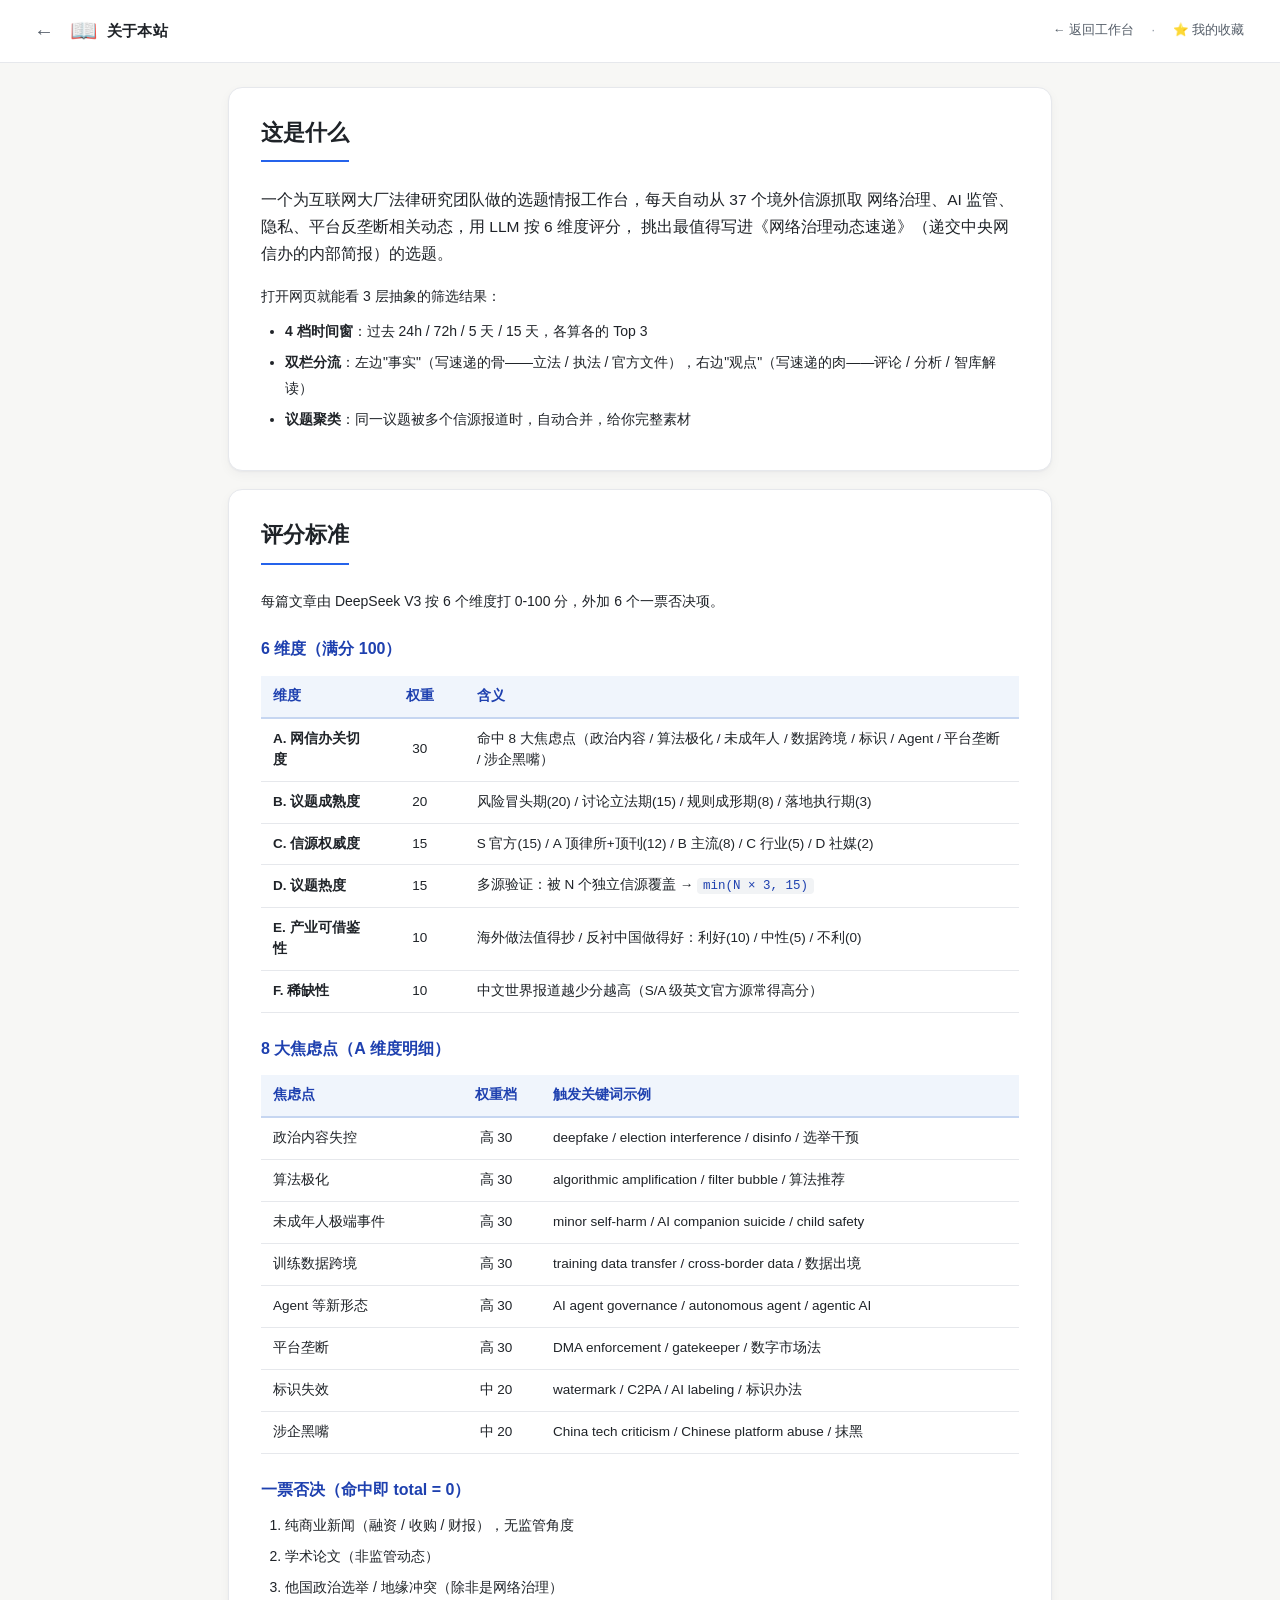
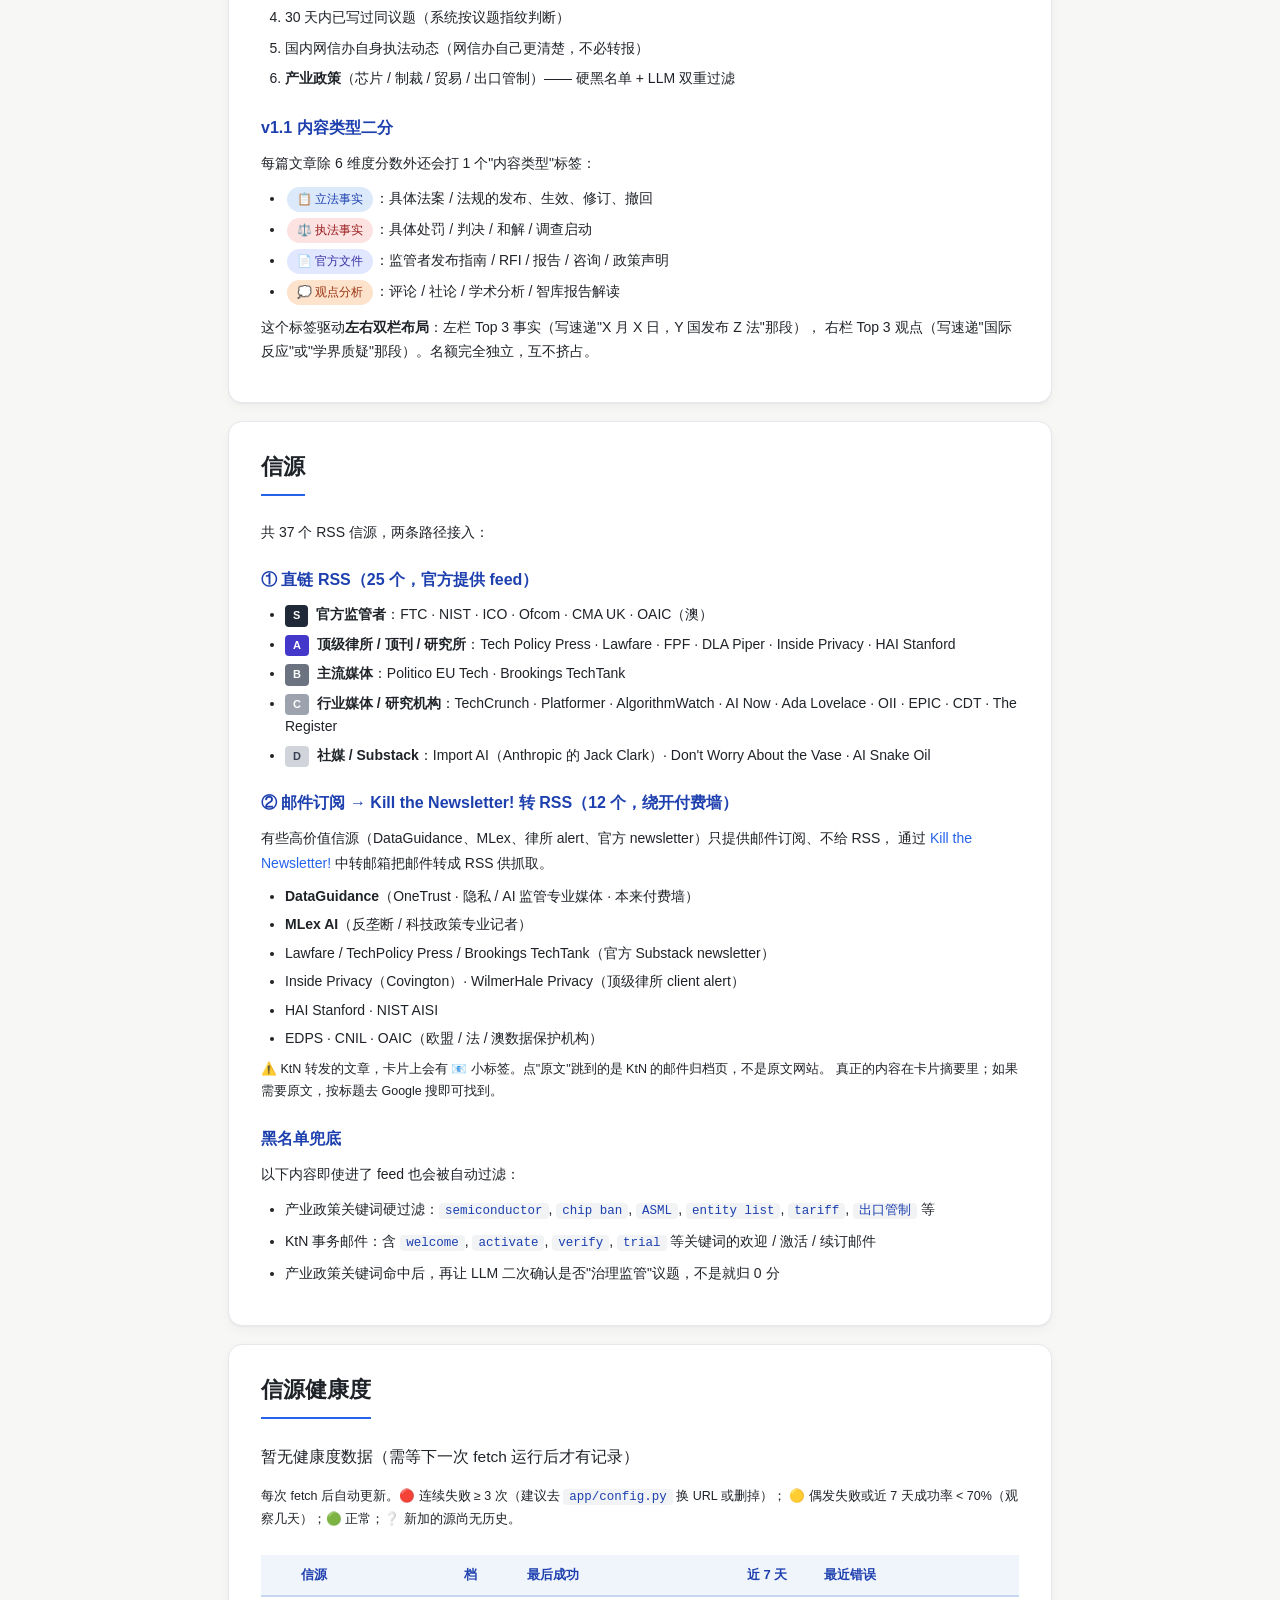
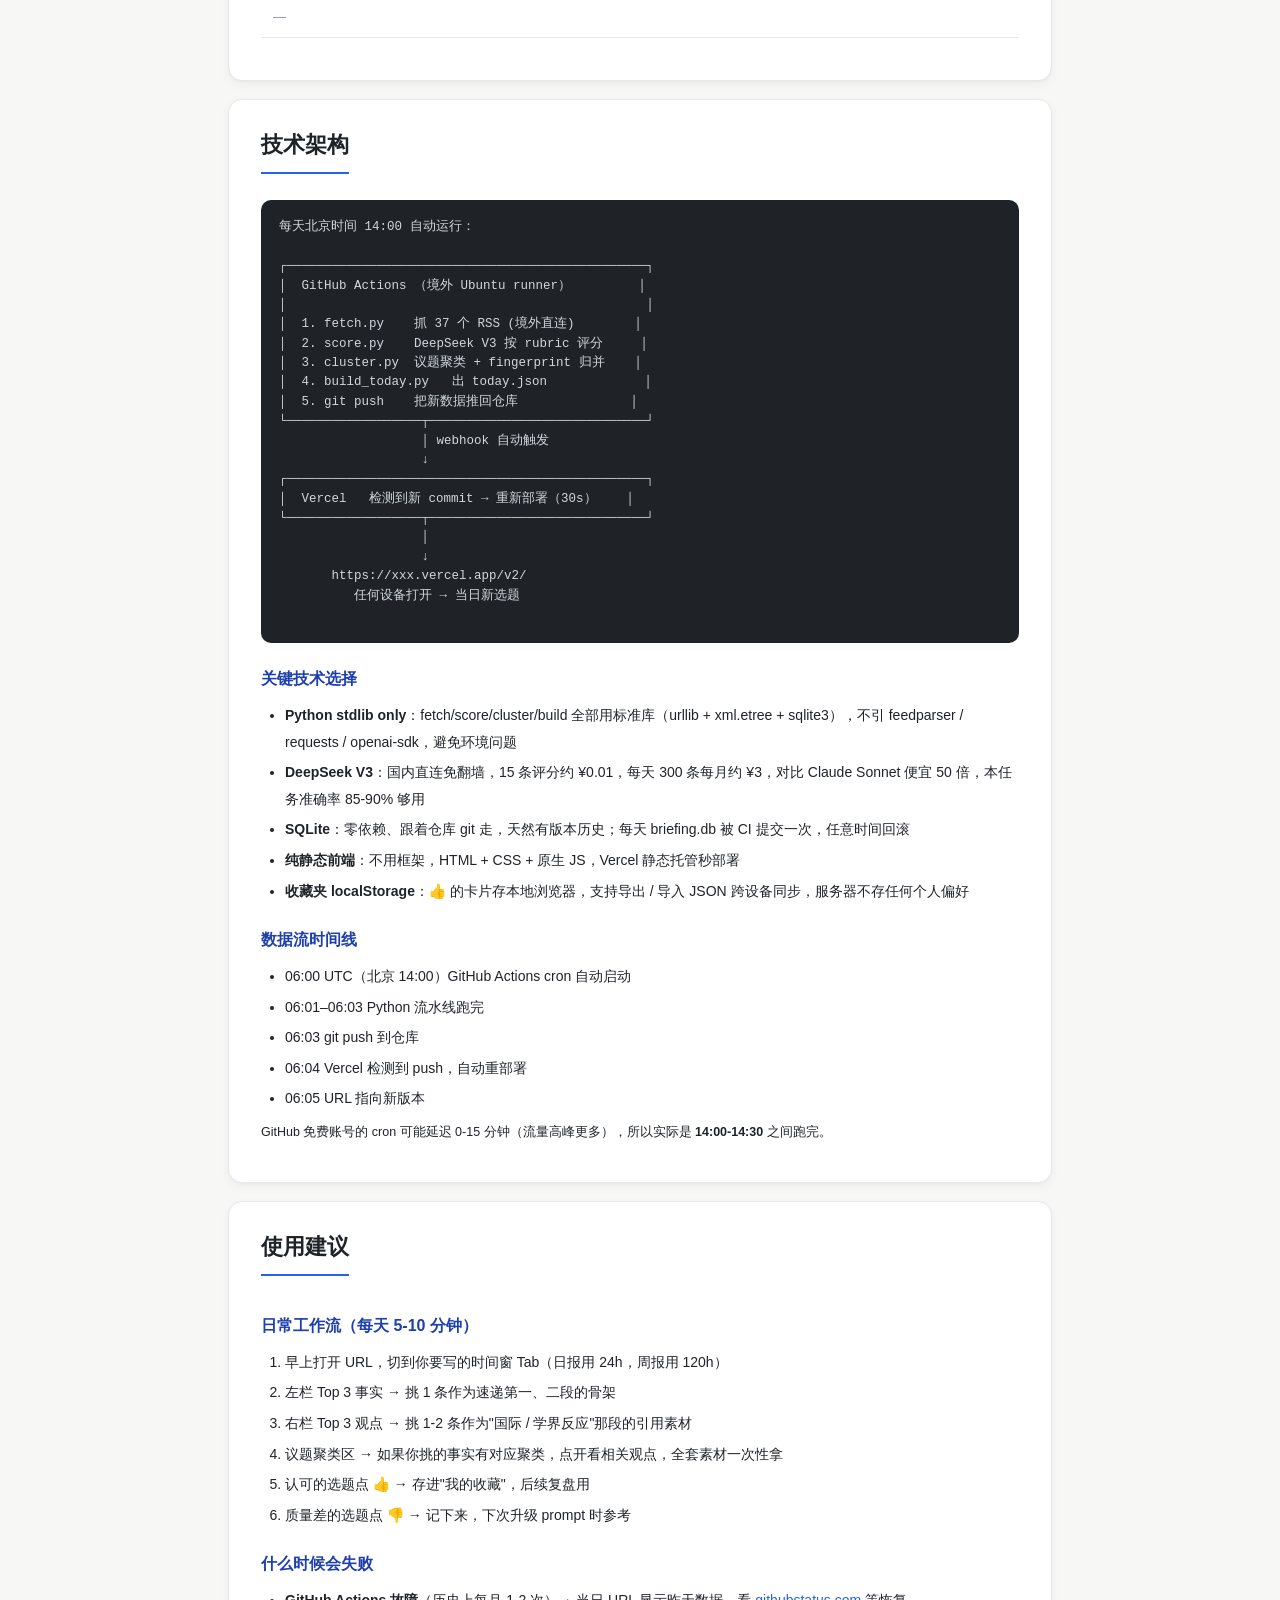
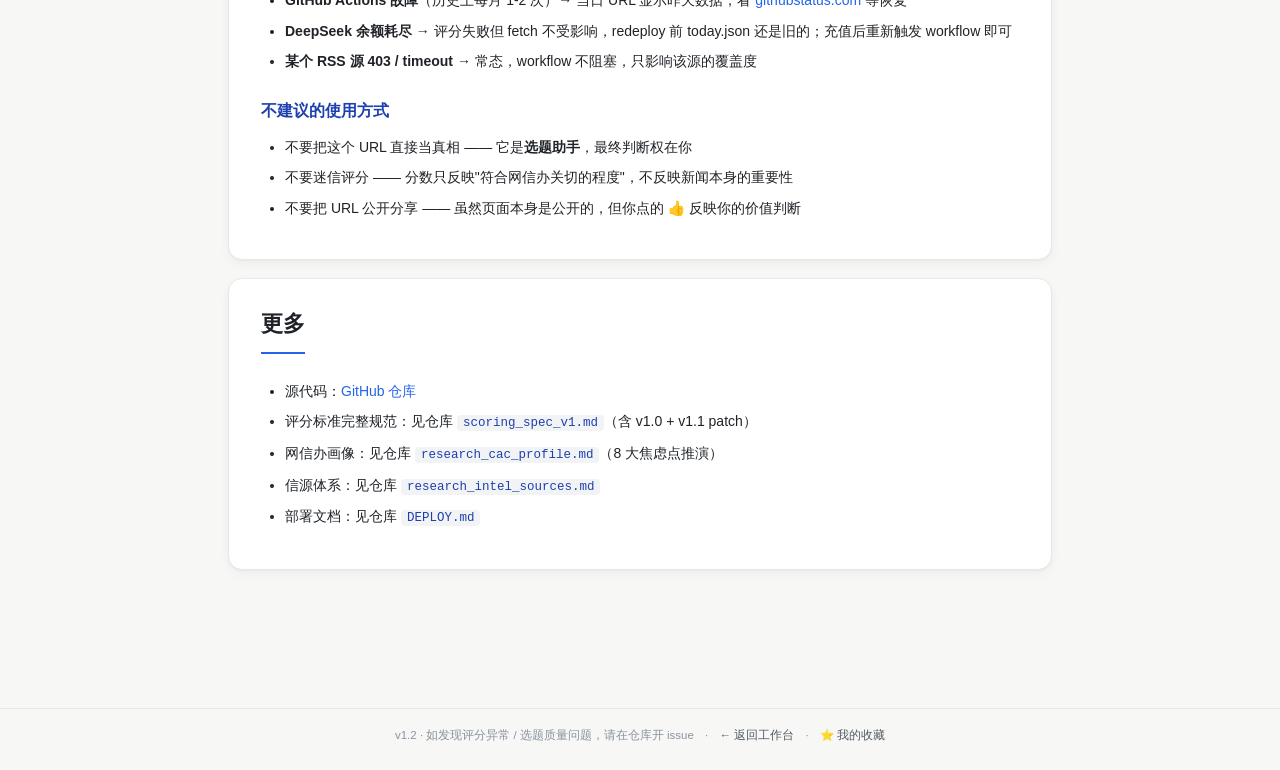
==== v2/about.html @ f5574916 "feat(v1.2): 信源健康度监控（fetch→feed_health→about 页渲染）" ====
<!DOCTYPE html>
<html lang="zh-CN">
<head>
  <meta charset="UTF-8">
  <meta name="viewport" content="width=device-width, initial-scale=1.0">
  <title>关于本站 · 速递工作台</title>
  <link rel="stylesheet" href="style.css">
  <link rel="stylesheet" href="pages.css">
</head>
<body>

<header class="topbar">
  <div class="topbar-inner">
    <div class="brand">
      <a href="index.html" class="back-link">←</a>
      <span class="brand-mark">📖</span>
      <span class="brand-name">关于本站</span>
    </div>
    <div class="meta">
      <a href="index.html" class="nav-link">← 返回工作台</a>
      <span class="dot">·</span>
      <a href="favorites.html" class="nav-link">⭐ 我的收藏</a>
    </div>
  </div>
</header>

<main class="workspace about-page">

  <!-- ========== 1. 做什么 ========== -->
  <section class="about-section">
    <h1>这是什么</h1>
    <p class="lead">
      一个为互联网大厂法律研究团队做的选题情报工作台，每天自动从 37 个境外信源抓取
      网络治理、AI 监管、隐私、平台反垄断相关动态，用 LLM 按 6 维度评分，
      挑出最值得写进《网络治理动态速递》（递交中央网信办的内部简报）的选题。
    </p>
    <p>
      打开网页就能看 3 层抽象的筛选结果：
    </p>
    <ul>
      <li><strong>4 档时间窗</strong>：过去 24h / 72h / 5 天 / 15 天，各算各的 Top 3</li>
      <li><strong>双栏分流</strong>：左边"事实"（写速递的骨——立法 / 执法 / 官方文件），右边"观点"（写速递的肉——评论 / 分析 / 智库解读）</li>
      <li><strong>议题聚类</strong>：同一议题被多个信源报道时，自动合并，给你完整素材</li>
    </ul>
  </section>

  <!-- ========== 2. 评分标准 ========== -->
  <section class="about-section">
    <h1>评分标准</h1>
    <p>每篇文章由 DeepSeek V3 按 6 个维度打 0-100 分，外加 6 个一票否决项。</p>

    <h2>6 维度（满分 100）</h2>
    <table class="about-table">
      <thead>
        <tr><th>维度</th><th class="num">权重</th><th>含义</th></tr>
      </thead>
      <tbody>
        <tr><td><strong>A. 网信办关切度</strong></td><td class="num">30</td><td>命中 8 大焦虑点（政治内容 / 算法极化 / 未成年人 / 数据跨境 / 标识 / Agent / 平台垄断 / 涉企黑嘴）</td></tr>
        <tr><td><strong>B. 议题成熟度</strong></td><td class="num">20</td><td>风险冒头期(20) / 讨论立法期(15) / 规则成形期(8) / 落地执行期(3)</td></tr>
        <tr><td><strong>C. 信源权威度</strong></td><td class="num">15</td><td>S 官方(15) / A 顶律所+顶刊(12) / B 主流(8) / C 行业(5) / D 社媒(2)</td></tr>
        <tr><td><strong>D. 议题热度</strong></td><td class="num">15</td><td>多源验证：被 N 个独立信源覆盖 → <code>min(N × 3, 15)</code></td></tr>
        <tr><td><strong>E. 产业可借鉴性</strong></td><td class="num">10</td><td>海外做法值得抄 / 反衬中国做得好：利好(10) / 中性(5) / 不利(0)</td></tr>
        <tr><td><strong>F. 稀缺性</strong></td><td class="num">10</td><td>中文世界报道越少分越高（S/A 级英文官方源常得高分）</td></tr>
      </tbody>
    </table>

    <h2>8 大焦虑点（A 维度明细）</h2>
    <table class="about-table">
      <thead>
        <tr><th>焦虑点</th><th class="num">权重档</th><th>触发关键词示例</th></tr>
      </thead>
      <tbody>
        <tr><td>政治内容失控</td><td class="num">高 30</td><td>deepfake / election interference / disinfo / 选举干预</td></tr>
        <tr><td>算法极化</td><td class="num">高 30</td><td>algorithmic amplification / filter bubble / 算法推荐</td></tr>
        <tr><td>未成年人极端事件</td><td class="num">高 30</td><td>minor self-harm / AI companion suicide / child safety</td></tr>
        <tr><td>训练数据跨境</td><td class="num">高 30</td><td>training data transfer / cross-border data / 数据出境</td></tr>
        <tr><td>Agent 等新形态</td><td class="num">高 30</td><td>AI agent governance / autonomous agent / agentic AI</td></tr>
        <tr><td>平台垄断</td><td class="num">高 30</td><td>DMA enforcement / gatekeeper / 数字市场法</td></tr>
        <tr><td>标识失效</td><td class="num">中 20</td><td>watermark / C2PA / AI labeling / 标识办法</td></tr>
        <tr><td>涉企黑嘴</td><td class="num">中 20</td><td>China tech criticism / Chinese platform abuse / 抹黑</td></tr>
      </tbody>
    </table>

    <h2>一票否决（命中即 total = 0）</h2>
    <ol class="about-list">
      <li>纯商业新闻（融资 / 收购 / 财报），无监管角度</li>
      <li>学术论文（非监管动态）</li>
      <li>他国政治选举 / 地缘冲突（除非是网络治理）</li>
      <li>30 天内已写过同议题（系统按议题指纹判断）</li>
      <li>国内网信办自身执法动态（网信办自己更清楚，不必转报）</li>
      <li><strong>产业政策</strong>（芯片 / 制裁 / 贸易 / 出口管制）—— 硬黑名单 + LLM 双重过滤</li>
    </ol>

    <h2>v1.1 内容类型二分</h2>
    <p>每篇文章除 6 维度分数外还会打 1 个"内容类型"标签：</p>
    <ul>
      <li><span class="tag-inline fact_legislative">📋 立法事实</span>：具体法案 / 法规的发布、生效、修订、撤回</li>
      <li><span class="tag-inline fact_enforcement">⚖️ 执法事实</span>：具体处罚 / 判决 / 和解 / 调查启动</li>
      <li><span class="tag-inline fact_official_doc">📄 官方文件</span>：监管者发布指南 / RFI / 报告 / 咨询 / 政策声明</li>
      <li><span class="tag-inline opinion_analysis">💭 观点分析</span>：评论 / 社论 / 学术分析 / 智库报告解读</li>
    </ul>
    <p>
      这个标签驱动<strong>左右双栏布局</strong>：左栏 Top 3 事实（写速递"X 月 X 日，Y 国发布 Z 法"那段），
      右栏 Top 3 观点（写速递"国际反应"或"学界质疑"那段）。名额完全独立，互不挤占。
    </p>
  </section>

  <!-- ========== 3. 信源 ========== -->
  <section class="about-section">
    <h1>信源</h1>
    <p>共 37 个 RSS 信源，两条路径接入：</p>

    <h2>① 直链 RSS（25 个，官方提供 feed）</h2>
    <ul class="about-list source-list">
      <li><span class="tier-badge S">S</span> <strong>官方监管者</strong>：FTC · NIST · ICO · Ofcom · CMA UK · OAIC（澳）</li>
      <li><span class="tier-badge A">A</span> <strong>顶级律所 / 顶刊 / 研究所</strong>：Tech Policy Press · Lawfare · FPF · DLA Piper · Inside Privacy · HAI Stanford</li>
      <li><span class="tier-badge B">B</span> <strong>主流媒体</strong>：Politico EU Tech · Brookings TechTank</li>
      <li><span class="tier-badge C">C</span> <strong>行业媒体 / 研究机构</strong>：TechCrunch · Platformer · AlgorithmWatch · AI Now · Ada Lovelace · OII · EPIC · CDT · The Register</li>
      <li><span class="tier-badge D">D</span> <strong>社媒 / Substack</strong>：Import AI（Anthropic 的 Jack Clark）· Don't Worry About the Vase · AI Snake Oil</li>
    </ul>

    <h2>② 邮件订阅 → Kill the Newsletter! 转 RSS（12 个，绕开付费墙）</h2>
    <p>
      有些高价值信源（DataGuidance、MLex、律所 alert、官方 newsletter）只提供邮件订阅、不给 RSS，
      通过 <a href="https://kill-the-newsletter.com" target="_blank" rel="noopener">Kill the Newsletter!</a>
      中转邮箱把邮件转成 RSS 供抓取。
    </p>
    <ul class="about-list source-list">
      <li><strong>DataGuidance</strong>（OneTrust · 隐私 / AI 监管专业媒体 · 本来付费墙）</li>
      <li><strong>MLex AI</strong>（反垄断 / 科技政策专业记者）</li>
      <li>Lawfare / TechPolicy Press / Brookings TechTank（官方 Substack newsletter）</li>
      <li>Inside Privacy（Covington）· WilmerHale Privacy（顶级律所 client alert）</li>
      <li>HAI Stanford · NIST AISI</li>
      <li>EDPS · CNIL · OAIC（欧盟 / 法 / 澳数据保护机构）</li>
    </ul>
    <p class="muted small">
      ⚠️ KtN 转发的文章，卡片上会有 📧 小标签。点"原文"跳到的是 KtN 的邮件归档页，不是原文网站。
      真正的内容在卡片摘要里；如果需要原文，按标题去 Google 搜即可找到。
    </p>

    <h2>黑名单兜底</h2>
    <p>以下内容即使进了 feed 也会被自动过滤：</p>
    <ul>
      <li>产业政策关键词硬过滤：<code>semiconductor</code>, <code>chip ban</code>, <code>ASML</code>, <code>entity list</code>, <code>tariff</code>, <code>出口管制</code> 等</li>
      <li>KtN 事务邮件：含 <code>welcome</code>, <code>activate</code>, <code>verify</code>, <code>trial</code> 等关键词的欢迎 / 激活 / 续订邮件</li>
      <li>产业政策关键词命中后，再让 LLM 二次确认是否"治理监管"议题，不是就归 0 分</li>
    </ul>
  </section>

  <!-- ========== 3.5 信源健康度（实时） ========== -->
  <section class="about-section" id="feed-health-section">
    <h1>信源健康度</h1>
    <p class="lead" id="fh-summary">正在加载…</p>
    <p class="muted small">
      每次 fetch 后自动更新。🔴 连续失败 ≥ 3 次（建议去 <code>app/config.py</code> 换 URL 或删掉）；
      🟡 偶发失败或近 7 天成功率 &lt; 70%（观察几天）；🟢 正常；❔ 新加的源尚无历史。
    </p>
    <div class="feed-health-table-wrap">
      <table class="about-table feed-health-table" id="fh-table">
        <thead>
          <tr>
            <th style="width:28px"></th>
            <th>信源</th>
            <th class="num">档</th>
            <th>最后成功</th>
            <th class="num">近 7 天</th>
            <th>最近错误</th>
          </tr>
        </thead>
        <tbody id="fh-tbody">
          <tr><td colspan="6" class="muted">加载中…</td></tr>
        </tbody>
      </table>
    </div>
  </section>

  <!-- ========== 4. 技术架构 ========== -->
  <section class="about-section">
    <h1>技术架构</h1>
    <pre class="arch">
每天北京时间 14:00 自动运行：

┌────────────────────────────────────────────────┐
│  GitHub Actions （境外 Ubuntu runner）         │
│                                                │
│  1. fetch.py    抓 37 个 RSS (境外直连)        │
│  2. score.py    DeepSeek V3 按 rubric 评分     │
│  3. cluster.py  议题聚类 + fingerprint 归并    │
│  4. build_today.py   出 today.json             │
│  5. git push    把新数据推回仓库               │
└──────────────────┬─────────────────────────────┘
                   │ webhook 自动触发
                   ↓
┌────────────────────────────────────────────────┐
│  Vercel   检测到新 commit → 重新部署（30s）    │
└──────────────────┬─────────────────────────────┘
                   │
                   ↓
       https://xxx.vercel.app/v2/
          任何设备打开 → 当日新选题
    </pre>

    <h2>关键技术选择</h2>
    <ul>
      <li><strong>Python stdlib only</strong>：fetch/score/cluster/build 全部用标准库（urllib + xml.etree + sqlite3），不引 feedparser / requests / openai-sdk，避免环境问题</li>
      <li><strong>DeepSeek V3</strong>：国内直连免翻墙，15 条评分约 ¥0.01，每天 300 条每月约 ¥3，对比 Claude Sonnet 便宜 50 倍，本任务准确率 85-90% 够用</li>
      <li><strong>SQLite</strong>：零依赖、跟着仓库 git 走，天然有版本历史；每天 briefing.db 被 CI 提交一次，任意时间回滚</li>
      <li><strong>纯静态前端</strong>：不用框架，HTML + CSS + 原生 JS，Vercel 静态托管秒部署</li>
      <li><strong>收藏夹 localStorage</strong>：👍 的卡片存本地浏览器，支持导出 / 导入 JSON 跨设备同步，服务器不存任何个人偏好</li>
    </ul>

    <h2>数据流时间线</h2>
    <ul>
      <li>06:00 UTC（北京 14:00）GitHub Actions cron 自动启动</li>
      <li>06:01–06:03 Python 流水线跑完</li>
      <li>06:03 git push 到仓库</li>
      <li>06:04 Vercel 检测到 push，自动重部署</li>
      <li>06:05 URL 指向新版本</li>
    </ul>
    <p class="muted small">
      GitHub 免费账号的 cron 可能延迟 0-15 分钟（流量高峰更多），所以实际是 <strong>14:00-14:30</strong> 之间跑完。
    </p>
  </section>

  <!-- ========== 5. 使用建议 ========== -->
  <section class="about-section">
    <h1>使用建议</h1>
    <h2>日常工作流（每天 5-10 分钟）</h2>
    <ol class="about-list">
      <li>早上打开 URL，切到你要写的时间窗 Tab（日报用 24h，周报用 120h）</li>
      <li>左栏 Top 3 事实 → 挑 1 条作为速递第一、二段的骨架</li>
      <li>右栏 Top 3 观点 → 挑 1-2 条作为"国际 / 学界反应"那段的引用素材</li>
      <li>议题聚类区 → 如果你挑的事实有对应聚类，点开看相关观点，全套素材一次性拿</li>
      <li>认可的选题点 👍 → 存进"我的收藏"，后续复盘用</li>
      <li>质量差的选题点 👎 → 记下来，下次升级 prompt 时参考</li>
    </ol>

    <h2>什么时候会失败</h2>
    <ul>
      <li><strong>GitHub Actions 故障</strong>（历史上每月 1-2 次）→ 当日 URL 显示昨天数据，看 <a href="https://www.githubstatus.com" target="_blank" rel="noopener">githubstatus.com</a> 等恢复</li>
      <li><strong>DeepSeek 余额耗尽</strong> → 评分失败但 fetch 不受影响，redeploy 前 today.json 还是旧的；充值后重新触发 workflow 即可</li>
      <li><strong>某个 RSS 源 403 / timeout</strong> → 常态，workflow 不阻塞，只影响该源的覆盖度</li>
    </ul>

    <h2>不建议的使用方式</h2>
    <ul>
      <li>不要把这个 URL 直接当真相 —— 它是<strong>选题助手</strong>，最终判断权在你</li>
      <li>不要迷信评分 —— 分数只反映"符合网信办关切的程度"，不反映新闻本身的重要性</li>
      <li>不要把 URL 公开分享 —— 虽然页面本身是公开的，但你点的 👍 反映你的价值判断</li>
    </ul>
  </section>

  <!-- ========== 6. 关联文档 ========== -->
  <section class="about-section">
    <h1>更多</h1>
    <ul>
      <li>源代码：<a href="https://github.com/SUNXIAOMEI-YUFEI/network-governance-briefing" target="_blank" rel="noopener">GitHub 仓库</a></li>
      <li>评分标准完整规范：见仓库 <code>scoring_spec_v1.md</code>（含 v1.0 + v1.1 patch）</li>
      <li>网信办画像：见仓库 <code>research_cac_profile.md</code>（8 大焦虑点推演）</li>
      <li>信源体系：见仓库 <code>research_intel_sources.md</code></li>
      <li>部署文档：见仓库 <code>DEPLOY.md</code></li>
    </ul>
  </section>

</main>

<footer class="footer">
  <span class="muted">v1.2 · 如发现评分异常 / 选题质量问题，请在仓库开 issue</span>
  <span class="footer-sep">·</span>
  <a href="index.html" class="footer-link">← 返回工作台</a>
  <span class="footer-sep">·</span>
  <a href="favorites.html" class="footer-link">⭐ 我的收藏</a>
</footer>

<script>
// ========== 信源健康度渲染 ==========
(async function renderFeedHealth() {
  const tbody = document.getElementById('fh-tbody');
  const summary = document.getElementById('fh-summary');
  try {
    const res = await fetch('../data/today.json', { cache: 'no-cache' });
    if (!res.ok) throw new Error('HTTP ' + res.status);
    const data = await res.json();
    const feeds = data.feed_health || [];

    if (feeds.length === 0) {
      summary.textContent = '暂无健康度数据（需等下一次 fetch 运行后才有记录）';
      tbody.innerHTML = '<tr><td colspan="6" class="muted">—</td></tr>';
      return;
    }

    // 汇总
    const count = { ok: 0, warn: 0, dead: 0, unknown: 0 };
    feeds.forEach(f => { count[f.status] = (count[f.status] || 0) + 1; });
    summary.innerHTML = `共 <strong>${feeds.length}</strong> 个信源：
      🟢 正常 <strong>${count.ok}</strong>
      · 🟡 警告 <strong>${count.warn}</strong>
      · 🔴 故障 <strong>${count.dead}</strong>
      · ❔ 未知 <strong>${count.unknown}</strong>`;

    // 渲染表格
    const statusIcon = { ok: '🟢', warn: '🟡', dead: '🔴', unknown: '❔' };
    const html = feeds.map(f => {
      const icon = statusIcon[f.status] || '❔';
      const lastOk = f.last_success_at ? fmtRelative(f.last_success_at) : '—';
      const recent = f.recent_7d_total > 0
        ? `${f.recent_7d_success}/${f.recent_7d_total}`
        : '—';
      const err = f.last_error
        ? `<span class="fh-err">${escapeHtml(f.last_error)}</span>`
        : (f.consecutive_fails === 0 ? '<span class="muted">—</span>' : '');
      const tier = f.source_tier ? `<span class="tier-badge ${f.source_tier}">${f.source_tier}</span>` : '';
      const name = escapeHtml(f.source_name || '?');
      const url = f.feed_url ? `<a href="${escapeAttr(f.feed_url)}" target="_blank" rel="noopener" class="fh-feed-link" title="${escapeAttr(f.feed_url)}">📡</a>` : '';
      return `<tr class="fh-row fh-${f.status}">
        <td class="fh-status">${icon}</td>
        <td class="fh-name">${name} ${url}</td>
        <td class="num">${tier}</td>
        <td class="fh-lastok">${lastOk}</td>
        <td class="num">${recent}</td>
        <td class="fh-error-cell">${err}</td>
      </tr>`;
    }).join('');
    tbody.innerHTML = html;
  } catch (e) {
    summary.textContent = '加载健康度失败：' + e.message;
    tbody.innerHTML = '<tr><td colspan="6" class="muted">读取 today.json 失败</td></tr>';
  }

  function fmtRelative(iso) {
    const t = Date.parse(iso);
    if (!t) return iso;
    const diffMin = Math.floor((Date.now() - t) / 60000);
    if (diffMin < 1) return '刚刚';
    if (diffMin < 60) return diffMin + ' 分钟前';
    const diffH = Math.floor(diffMin / 60);
    if (diffH < 24) return diffH + ' 小时前';
    const diffD = Math.floor(diffH / 24);
    if (diffD < 30) return diffD + ' 天前';
    return iso.slice(0, 10);
  }

  function escapeHtml(s) {
    return String(s || '').replace(/[&<>"']/g, c => ({
      '&':'&amp;','<':'&lt;','>':'&gt;','"':'&quot;',"'":'&#39;'
    }[c]));
  }
  function escapeAttr(s) { return escapeHtml(s).replace(/\s/g, '%20'); }
})();
</script>

</body>
</html>
---- v2/style.css ----
/* ===== 设计令牌 ===== */
:root {
  --c-bg:        #f7f7f5;
  --c-fg:        #1f2328;
  --c-fg-soft:   #545d68;
  --c-muted:     #8a93a0;
  --c-border:    #e6e8ec;
  --c-border-strong: #c8cdd5;

  /* 事实栏：冷蓝色系（严肃） */
  --c-fact-bg:    #f0f5fc;
  --c-fact-accent: #2563eb;
  --c-fact-deep:  #1e40af;
  --c-fact-soft:  #dbe9fb;

  /* 观点栏：暖橙米色系（温度） */
  --c-op-bg:      #fdf6ee;
  --c-op-accent:  #c2410c;
  --c-op-deep:    #9a3412;
  --c-op-soft:    #fde2cc;

  /* 状态色 */
  --c-good:   #15803d;
  --c-warn:   #b45309;
  --c-veto:   #b91c1c;

  --r-sm: 6px;
  --r-md: 10px;
  --r-lg: 14px;
  --shadow-card: 0 1px 2px rgba(20,30,50,0.04), 0 4px 12px rgba(20,30,50,0.04);
}

* { box-sizing: border-box; }
html, body { margin: 0; padding: 0; }
body {
  font-family: -apple-system, BlinkMacSystemFont, "PingFang SC", "Helvetica Neue",
               "Microsoft YaHei", Arial, sans-serif;
  background: var(--c-bg);
  color: var(--c-fg);
  line-height: 1.55;
  font-size: 14px;
}

a { color: inherit; }
a:hover { text-decoration: underline; }

.muted { color: var(--c-muted); }
.dot   { color: var(--c-muted); margin: 0 6px; }

/* ===== 顶栏 ===== */
.topbar {
  background: #fff;
  border-bottom: 1px solid var(--c-border);
  padding: 14px 28px;
  position: sticky; top: 0; z-index: 10;
}
.topbar-inner {
  max-width: 1480px;
  margin: 0 auto;
  display: flex; align-items: center; justify-content: space-between;
  gap: 16px;
}
.brand { display: flex; align-items: center; gap: 10px; }
.brand-mark { font-size: 22px; }
.brand-name { font-weight: 600; font-size: 15px; letter-spacing: 0.2px; }
.meta { font-size: 12.5px; }

/* ===== Tabs ===== */
.tabs {
  max-width: 1480px;
  margin: 16px auto 0;
  padding: 0 28px;
  display: flex; gap: 4px;
  border-bottom: 1px solid var(--c-border);
}
.tab {
  appearance: none;
  border: 0; background: transparent;
  padding: 10px 18px;
  font: inherit; font-size: 13.5px;
  color: var(--c-fg-soft);
  cursor: pointer;
  border-bottom: 2px solid transparent;
  border-radius: 0;
  transition: all 0.15s ease;
}
.tab:hover { color: var(--c-fg); }
.tab.active {
  color: var(--c-fg);
  font-weight: 600;
  border-bottom-color: var(--c-fact-accent);
}

/* ===== 工作区 ===== */
.workspace {
  max-width: 1480px;
  margin: 0 auto;
  padding: 24px 28px 80px;
}

.section-header {
  display: flex; align-items: baseline; gap: 10px;
  margin: 28px 0 14px;
}
.section-header h2 {
  margin: 0; font-size: 16px; font-weight: 600;
}
.section-header small { color: var(--c-muted); font-size: 12.5px; }

/* ===== 双栏 ===== */
.dual-grid {
  display: grid;
  grid-template-columns: 1fr 1fr;
  gap: 18px;
}
.column {
  background: #fff;
  border: 1px solid var(--c-border);
  border-radius: var(--r-lg);
  padding: 18px;
  min-height: 200px;
}
.column-facts    { background: var(--c-fact-bg); border-color: #d6e4f8; }
.column-opinions { background: var(--c-op-bg);   border-color: #f5dac0; }

.column-header {
  display: flex; align-items: center; gap: 10px;
  margin: -2px 0 14px;
  padding-bottom: 12px;
  border-bottom: 1px dashed rgba(0,0,0,0.08);
}
.column-header h2 {
  margin: 0; font-size: 15px; font-weight: 600;
}
.column-header small {
  margin-left: auto;
  color: var(--c-fg-soft);
  font-size: 12px;
}
.column-icon { font-size: 18px; }

.card-list {
  display: flex; flex-direction: column; gap: 12px;
}

/* ===== 卡片 ===== */
.card {
  background: #fff;
  border: 1px solid var(--c-border);
  border-radius: var(--r-md);
  padding: 14px 16px;
  box-shadow: var(--shadow-card);
  display: grid;
  grid-template-columns: 56px 1fr auto;
  grid-template-areas:
    "score title  feedback"
    "score badges feedback"
    "score reason reason"
    "score meta   meta";
  gap: 6px 14px;
  transition: transform 0.12s ease, box-shadow 0.12s ease;
}
.card:hover {
  transform: translateY(-1px);
  box-shadow: 0 2px 4px rgba(20,30,50,0.05), 0 8px 24px rgba(20,30,50,0.07);
}

.card-score {
  grid-area: score;
  align-self: center;
  text-align: center;
  font-weight: 700;
  color: var(--c-fact-deep);
}
.column-opinions .card-score { color: var(--c-op-deep); }
.card-score .num    { display: block; font-size: 26px; line-height: 1; }
.card-score .label  { display: block; font-size: 10px; color: var(--c-muted); margin-top: 4px; letter-spacing: 0.5px; }

.card-title {
  grid-area: title;
  font-size: 14.5px; font-weight: 600;
  line-height: 1.45;
  color: var(--c-fg);
  text-decoration: none;
}
.card-title:hover { text-decoration: underline; text-decoration-color: var(--c-fact-accent); }
.column-opinions .card-title:hover { text-decoration-color: var(--c-op-accent); }

/* 新：中文归纳标题（主）+ 英文原题（辅） */
.card-title-block {
  grid-area: title;
  display: flex; flex-direction: column; gap: 2px;
  min-width: 0;
}
.card-title-cn {
  font-size: 15px; font-weight: 600;
  line-height: 1.4;
  color: var(--c-fg);
  text-decoration: none;
  word-break: break-word;
}
.card-title-cn:hover { text-decoration: underline; text-decoration-color: var(--c-fact-accent); }
.column-opinions .card-title-cn:hover { text-decoration-color: var(--c-op-accent); }
.card-title-en {
  font-size: 12px;
  color: var(--c-muted);
  line-height: 1.4;
  word-break: break-word;
  font-style: italic;
}
.ktn-hint {
  display: inline-block;
  font-size: 11px;
  color: var(--c-warn);
  background: #fef3c7;
  padding: 1px 7px;
  border-radius: 999px;
  margin-top: 2px;
  width: max-content;
  cursor: help;
}
.cluster-main-en {
  font-size: 12px;
  color: var(--c-muted);
  font-style: italic;
  margin: -2px 0 4px;
}

.card-badges { grid-area: badges; display: flex; flex-wrap: wrap; gap: 6px; }
.badge {
  display: inline-flex; align-items: center; gap: 4px;
  padding: 2px 9px;
  border-radius: 999px;
  font-size: 11.5px;
  font-weight: 500;
  background: #eef0f3;
  color: var(--c-fg-soft);
  white-space: nowrap;
}
.badge-type-fact_legislative   { background: #dbe9fb; color: #1e40af; }
.badge-type-fact_enforcement   { background: #fde2e2; color: #991b1b; }
.badge-type-fact_official_doc  { background: #e0e7ff; color: #3730a3; }
.badge-type-opinion_analysis   { background: var(--c-op-soft); color: var(--c-op-deep); }
.badge-anxiety { background: #fef3c7; color: #92400e; }
.badge-stage   { background: #dcfce7; color: #166534; }
.badge-tier-S  { background: #1f2937; color: #fff; }
.badge-tier-A  { background: #4338ca; color: #fff; }
.badge-tier-B  { background: #6b7280; color: #fff; }
.badge-tier-C  { background: #9ca3af; color: #fff; }
.badge-tier-D  { background: #d1d5db; color: #374151; }

.card-reason {
  grid-area: reason;
  font-size: 12.5px;
  color: var(--c-fg-soft);
  margin-top: 4px;
  padding-top: 8px;
  border-top: 1px solid var(--c-border);
}

.card-meta {
  grid-area: meta;
  display: flex; align-items: center; gap: 10px;
  font-size: 11.5px; color: var(--c-muted);
  margin-top: 2px;
}
.card-meta a { color: var(--c-fg-soft); text-decoration: none; }
.card-meta a:hover { color: var(--c-fact-accent); text-decoration: underline; }

/* ===== 反馈按钮 ===== */
.feedback {
  grid-area: feedback;
  display: flex; flex-direction: column; gap: 4px;
  align-self: start;
}
.fb-btn {
  appearance: none;
  border: 1px solid var(--c-border);
  background: #fff;
  font-size: 13px;
  width: 30px; height: 30px;
  border-radius: var(--r-sm);
  cursor: pointer;
  transition: all 0.12s ease;
  display: inline-flex; align-items: center; justify-content: center;
}
.fb-btn:hover { border-color: var(--c-border-strong); }
.fb-btn.active.up   { background: var(--c-good); color: #fff; border-color: var(--c-good); }
.fb-btn.active.down { background: var(--c-veto); color: #fff; border-color: var(--c-veto); }

/* ===== 紧凑卡（情报池） ===== */
.card.compact {
  grid-template-columns: 44px 1fr auto;
  grid-template-areas:
    "score title    feedback"
    "score badges   feedback"
    "score meta     meta";
  padding: 10px 12px;
}
.card.compact .card-score .num { font-size: 20px; }
.card.compact .card-title       { font-size: 13.5px; font-weight: 500; }
.card.compact .card-reason      { display: none; }

/* ===== 议题聚类卡片 ===== */
.clusters #clusters-list {
  display: flex; flex-direction: column; gap: 14px;
}
.cluster {
  background: #fff;
  border: 1px solid var(--c-border);
  border-radius: var(--r-lg);
  padding: 14px 18px;
  box-shadow: var(--shadow-card);
}
.cluster-head {
  display: flex; align-items: center; gap: 10px; flex-wrap: wrap;
  margin-bottom: 8px;
  padding-bottom: 10px;
  border-bottom: 1px dashed var(--c-border);
}
.cluster-head .fp-tag {
  font-family: ui-monospace, "SF Mono", Menlo, Consolas, monospace;
  font-size: 11.5px;
  background: #eef0f3;
  color: var(--c-fg-soft);
  padding: 2px 9px;
  border-radius: var(--r-sm);
}
.cluster-head .count {
  font-size: 12px; color: var(--c-muted);
}
.cluster-head .warn-no-fact {
  background: #fef3c7; color: #92400e;
  padding: 2px 9px;
  border-radius: 999px;
  font-size: 11.5px;
  font-weight: 500;
}
.cluster-main { padding: 8px 0 4px; }
.cluster-main .label {
  display: inline-block;
  font-size: 11.5px; font-weight: 600;
  color: var(--c-fact-accent);
  margin-bottom: 4px;
}
.cluster-main .label.no-fact { color: var(--c-warn); }
.cluster-main .title {
  font-size: 14.5px; font-weight: 600;
  margin: 2px 0 4px;
}
.cluster-main .title a { color: var(--c-fg); text-decoration: none; }
.cluster-main .title a:hover { text-decoration: underline; }
.cluster-main .sub {
  font-size: 12px; color: var(--c-muted);
}

.cluster-related summary {
  cursor: pointer;
  list-style: none;
  padding: 8px 0;
  font-size: 12.5px; font-weight: 500;
  color: var(--c-fg-soft);
  display: flex; align-items: center; gap: 6px;
  border-top: 1px solid var(--c-border);
}
.cluster-related summary::-webkit-details-marker { display: none; }
.cluster-related summary::before {
  content: "▸";
  font-size: 11px;
  transition: transform 0.15s ease;
}
.cluster-related[open] summary::before { transform: rotate(90deg); }

.cluster-related ul {
  list-style: none; padding: 0; margin: 4px 0 0;
  display: flex; flex-direction: column; gap: 4px;
}
.cluster-related li {
  font-size: 12.5px;
  display: flex; gap: 8px;
  padding: 4px 0;
  color: var(--c-fg-soft);
}
.cluster-related li .ct {
  font-size: 10.5px;
  padding: 1px 6px;
  border-radius: 4px;
  flex-shrink: 0;
}
.cluster-related li.fact .ct    { background: var(--c-fact-soft); color: var(--c-fact-deep); }
.cluster-related li.opinion .ct { background: var(--c-op-soft);   color: var(--c-op-deep); }
.cluster-related li a { color: var(--c-fg); }

/* ===== 空态 ===== */
.empty {
  text-align: center;
  padding: 28px 18px;
  color: var(--c-muted);
  font-size: 13px;
}

/* ===== 情报池标题 ===== */
.pool-grid { gap: 18px; }
.pool-grid > div {
  background: #fff;
  border: 1px solid var(--c-border);
  border-radius: var(--r-lg);
  padding: 14px 16px;
}
.pool-title {
  margin: 0 0 10px;
  font-size: 13px; font-weight: 600;
}
.pool-title-facts    { color: var(--c-fact-deep); }
.pool-title-opinions { color: var(--c-op-deep); }

/* ===== Footer ===== */
.footer {
  text-align: center;
  padding: 18px 28px 32px;
  font-size: 11.5px;
  color: var(--c-muted);
  border-top: 1px solid var(--c-border);
  margin-top: 40px;
}

/* ===== 响应式（窄屏退栈） ===== */
@media (max-width: 880px) {
  .dual-grid { grid-template-columns: 1fr; }
  .tab { padding: 8px 10px; font-size: 12.5px; }
  .topbar-inner { flex-direction: column; align-items: flex-start; gap: 6px; }
}
---- v2/pages.css ----
/* 收藏夹 + 关于本站 的独立样式（叠加在 style.css 之上） */

/* 顶栏导航链接 */
.nav-link {
  color: var(--c-fg-soft);
  text-decoration: none;
  font-size: 12.5px;
  padding: 3px 8px;
  border-radius: 999px;
  transition: background 0.12s ease;
}
.nav-link:hover {
  background: #eef0f3;
  color: var(--c-fg);
  text-decoration: none;
}

/* 返回按钮 */
.back-link {
  font-size: 20px;
  color: var(--c-fg-soft);
  text-decoration: none;
  padding: 0 6px;
  border-radius: 6px;
  transition: background 0.12s ease;
}
.back-link:hover {
  background: #eef0f3;
  color: var(--c-fg);
}

/* 顶栏徽章（收藏数） */
.fav-badge {
  display: inline-block;
  min-width: 18px; padding: 0 6px;
  background: var(--c-good);
  color: #fff;
  border-radius: 999px;
  font-size: 10.5px; font-weight: 700;
  text-align: center;
  vertical-align: middle;
  line-height: 16px;
  margin-left: 2px;
}
.fav-badge.zero {
  background: #cbd1da;
  color: var(--c-fg-soft);
}

/* 页尾链接 */
.footer-link {
  color: var(--c-fg-soft);
  text-decoration: none;
}
.footer-link:hover { color: var(--c-fact-accent); text-decoration: underline; }
.footer-sep { color: var(--c-muted); margin: 0 8px; }

/* 收藏页：卡片强制双栏配色（复用事实/观点的颜色） */
.card.column-facts    { background: var(--c-fact-bg); border-color: #d6e4f8; }
.card.column-opinions { background: var(--c-op-bg);   border-color: #f5dac0; }

.fb-btn.remove {
  font-size: 14px; color: var(--c-veto);
}
.fb-btn.remove:hover {
  background: var(--c-veto); color: #fff; border-color: var(--c-veto);
}

.about-intro {
  margin: 18px 0 8px;
  padding: 14px 18px;
  background: #fff;
  border: 1px solid var(--c-border);
  border-radius: var(--r-md);
}

/* ========== 关于页面 ========== */
.about-page {
  max-width: 880px;   /* 文档阅读宽度，比工作台窄 */
}

.about-section {
  background: #fff;
  border: 1px solid var(--c-border);
  border-radius: var(--r-lg);
  padding: 28px 32px;
  margin-bottom: 18px;
  box-shadow: var(--shadow-card);
}

.about-page h1 {
  margin: 0 0 14px;
  font-size: 22px; font-weight: 700;
  padding-bottom: 10px;
  border-bottom: 2px solid var(--c-fact-accent);
  display: inline-block;
}

.about-page h2 {
  margin: 24px 0 10px;
  font-size: 16px; font-weight: 600;
  color: var(--c-fact-deep);
}

.about-page p {
  margin: 10px 0;
  line-height: 1.75;
  color: var(--c-fg);
}
.about-page p.lead {
  font-size: 15.5px; color: var(--c-fg);
  margin-bottom: 16px;
}
.about-page p.small { font-size: 12.5px; }

.about-page ul,
.about-page ol,
.about-list {
  margin: 10px 0;
  padding-left: 24px;
  line-height: 1.9;
}
.about-page li { margin: 4px 0; }

.about-page code {
  background: #f1f3f5;
  padding: 1px 6px;
  border-radius: 4px;
  font-family: ui-monospace, "SF Mono", Menlo, Consolas, monospace;
  font-size: 12.5px;
  color: var(--c-fact-deep);
}

.about-page pre.arch {
  background: #1f2328;
  color: #d0d7de;
  padding: 18px;
  border-radius: var(--r-md);
  font-family: ui-monospace, "SF Mono", Menlo, Consolas, monospace;
  font-size: 12.5px;
  line-height: 1.55;
  overflow-x: auto;
  white-space: pre;
}

.about-table {
  width: 100%;
  border-collapse: collapse;
  margin: 14px 0;
  font-size: 13.5px;
}
.about-table th,
.about-table td {
  padding: 10px 12px;
  text-align: left;
  border-bottom: 1px solid var(--c-border);
}
.about-table th {
  background: var(--c-fact-bg);
  font-weight: 600;
  color: var(--c-fact-deep);
  border-bottom: 2px solid #c6d6f1;
}
.about-table td.num, .about-table th.num {
  text-align: center;
  width: 90px;
  white-space: nowrap;
}
.about-table tbody tr:hover {
  background: #fafbfc;
}

.tag-inline {
  display: inline-block;
  padding: 1px 10px;
  border-radius: 999px;
  font-size: 12px; font-weight: 500;
  margin: 0 2px;
}
.tag-inline.fact_legislative  { background: #dbe9fb; color: #1e40af; }
.tag-inline.fact_enforcement  { background: #fde2e2; color: #991b1b; }
.tag-inline.fact_official_doc { background: #e0e7ff; color: #3730a3; }
.tag-inline.opinion_analysis  { background: var(--c-op-soft); color: var(--c-op-deep); }

.tier-badge {
  display: inline-block;
  min-width: 22px; padding: 2px 8px;
  border-radius: 4px;
  font-size: 11px; font-weight: 700;
  text-align: center;
  margin-right: 4px;
}
.tier-badge.S { background: #1f2937; color: #fff; }
.tier-badge.A { background: #4338ca; color: #fff; }
.tier-badge.B { background: #6b7280; color: #fff; }
.tier-badge.C { background: #9ca3af; color: #fff; }
.tier-badge.D { background: #d1d5db; color: #374151; }

.source-list li {
  margin: 6px 0;
  line-height: 1.6;
}

.about-page a {
  color: var(--c-fact-accent);
  text-decoration: none;
}
.about-page a:hover {
  text-decoration: underline;
}

.muted.small { font-size: 12.5px; }

/* 窄屏响应 */
@media (max-width: 880px) {
  .about-section { padding: 20px 16px; }
  .about-page h1 { font-size: 18px; }
  .about-page h2 { font-size: 15px; }
  .about-table { font-size: 12.5px; }
  .about-table th, .about-table td { padding: 7px 8px; }
}

/* ========== 信源健康度表 ========== */
.feed-health-table-wrap {
  overflow-x: auto;
}
.feed-health-table {
  font-size: 13px;
}
.feed-health-table td {
  vertical-align: middle;
}
.fh-status {
  text-align: center;
  font-size: 15px;
  padding-left: 4px !important;
  padding-right: 4px !important;
}
.fh-name {
  font-weight: 500;
  white-space: nowrap;
  overflow: hidden;
  text-overflow: ellipsis;
  max-width: 260px;
}
.fh-feed-link {
  font-size: 11px;
  margin-left: 4px;
  opacity: 0.6;
  text-decoration: none;
}
.fh-feed-link:hover { opacity: 1; }
.fh-lastok {
  color: var(--c-fg-soft);
  font-size: 12.5px;
  white-space: nowrap;
}
.fh-error-cell {
  font-size: 12px;
  color: var(--c-fg-soft);
  max-width: 260px;
}
.fh-err {
  display: inline-block;
  padding: 1px 7px;
  background: #fde2e2;
  color: #991b1b;
  border-radius: 4px;
  font-family: ui-monospace, "SF Mono", Menlo, Consolas, monospace;
  font-size: 11.5px;
  max-width: 100%;
  overflow: hidden;
  text-overflow: ellipsis;
  white-space: nowrap;
  vertical-align: middle;
}
.fh-row.fh-dead { background: #fef2f2; }
.fh-row.fh-dead:hover { background: #fee2e2; }
.fh-row.fh-warn { background: #fffbeb; }
.fh-row.fh-warn:hover { background: #fef3c7; }
.fh-row.fh-unknown { background: #f8fafc; }

@media (max-width: 760px) {
  .feed-health-table { font-size: 12px; }
  .fh-name { max-width: 180px; }
  .fh-error-cell { max-width: 140px; }
}
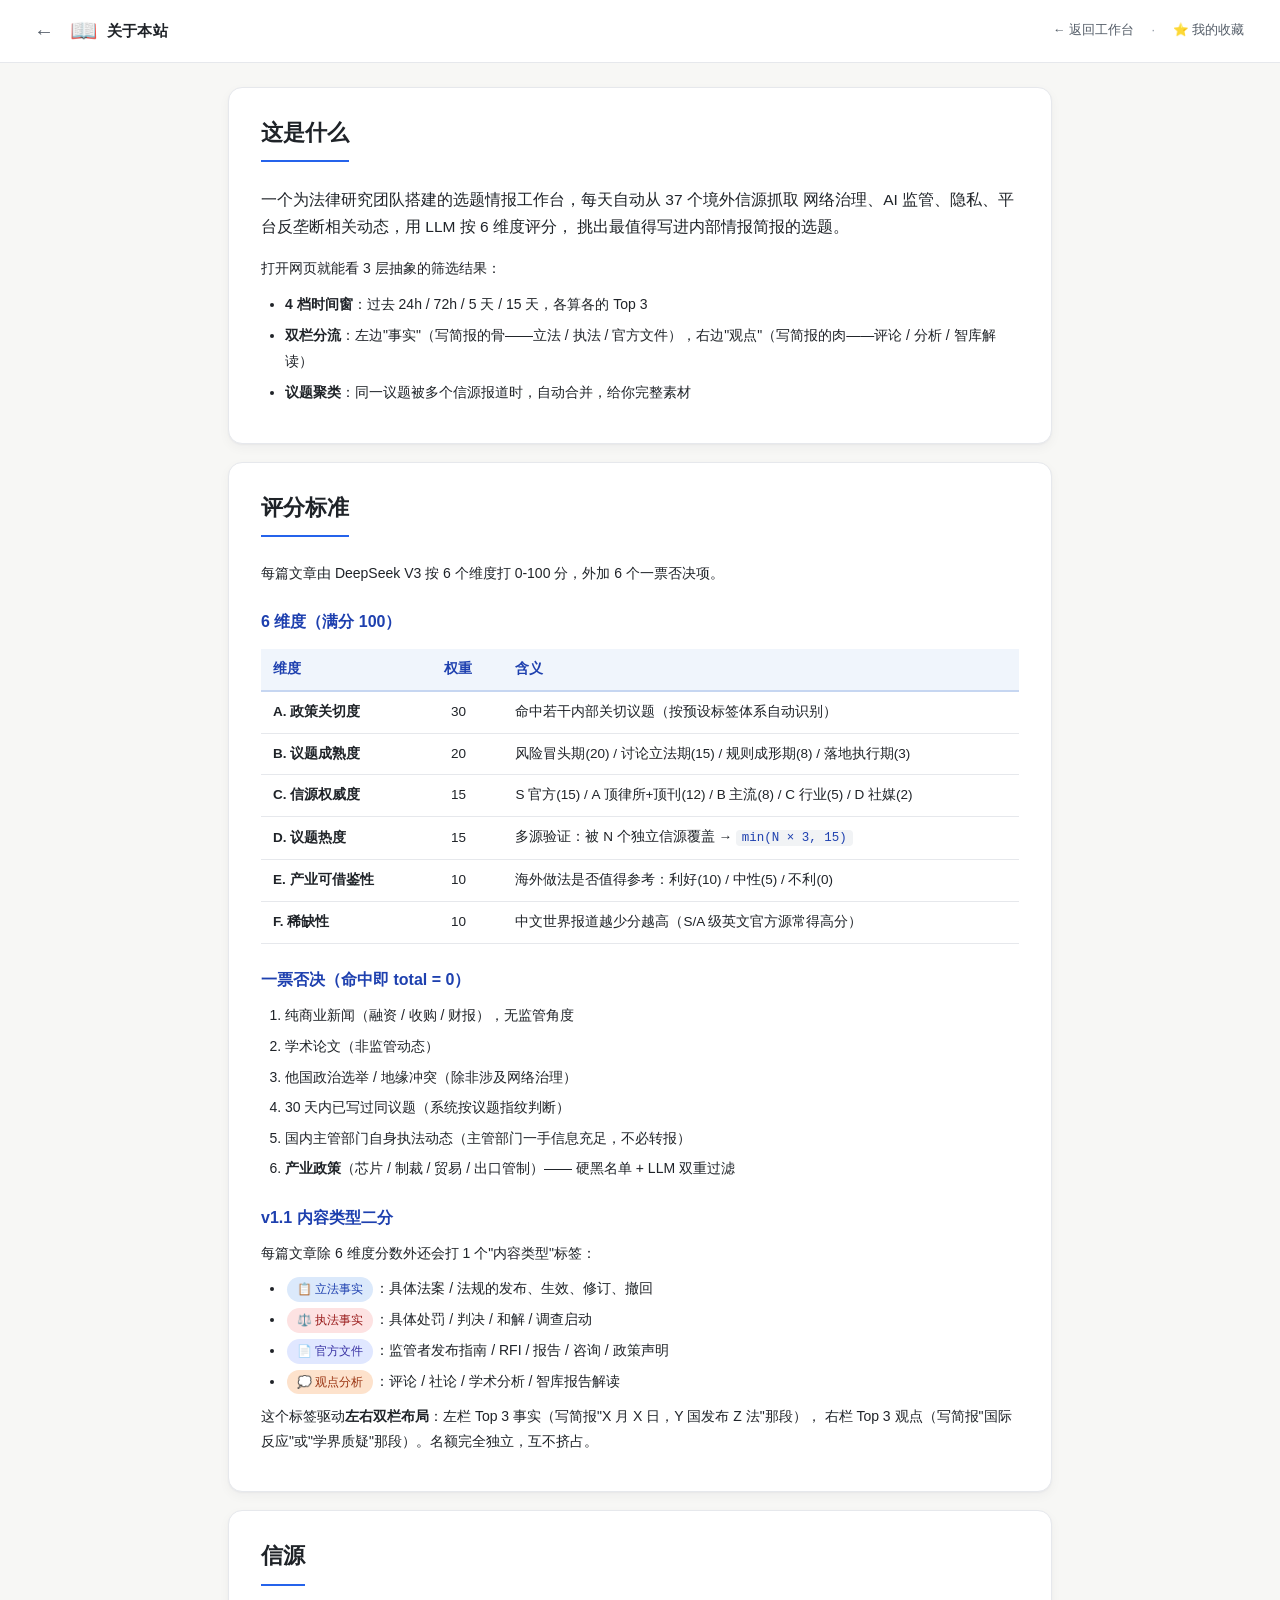
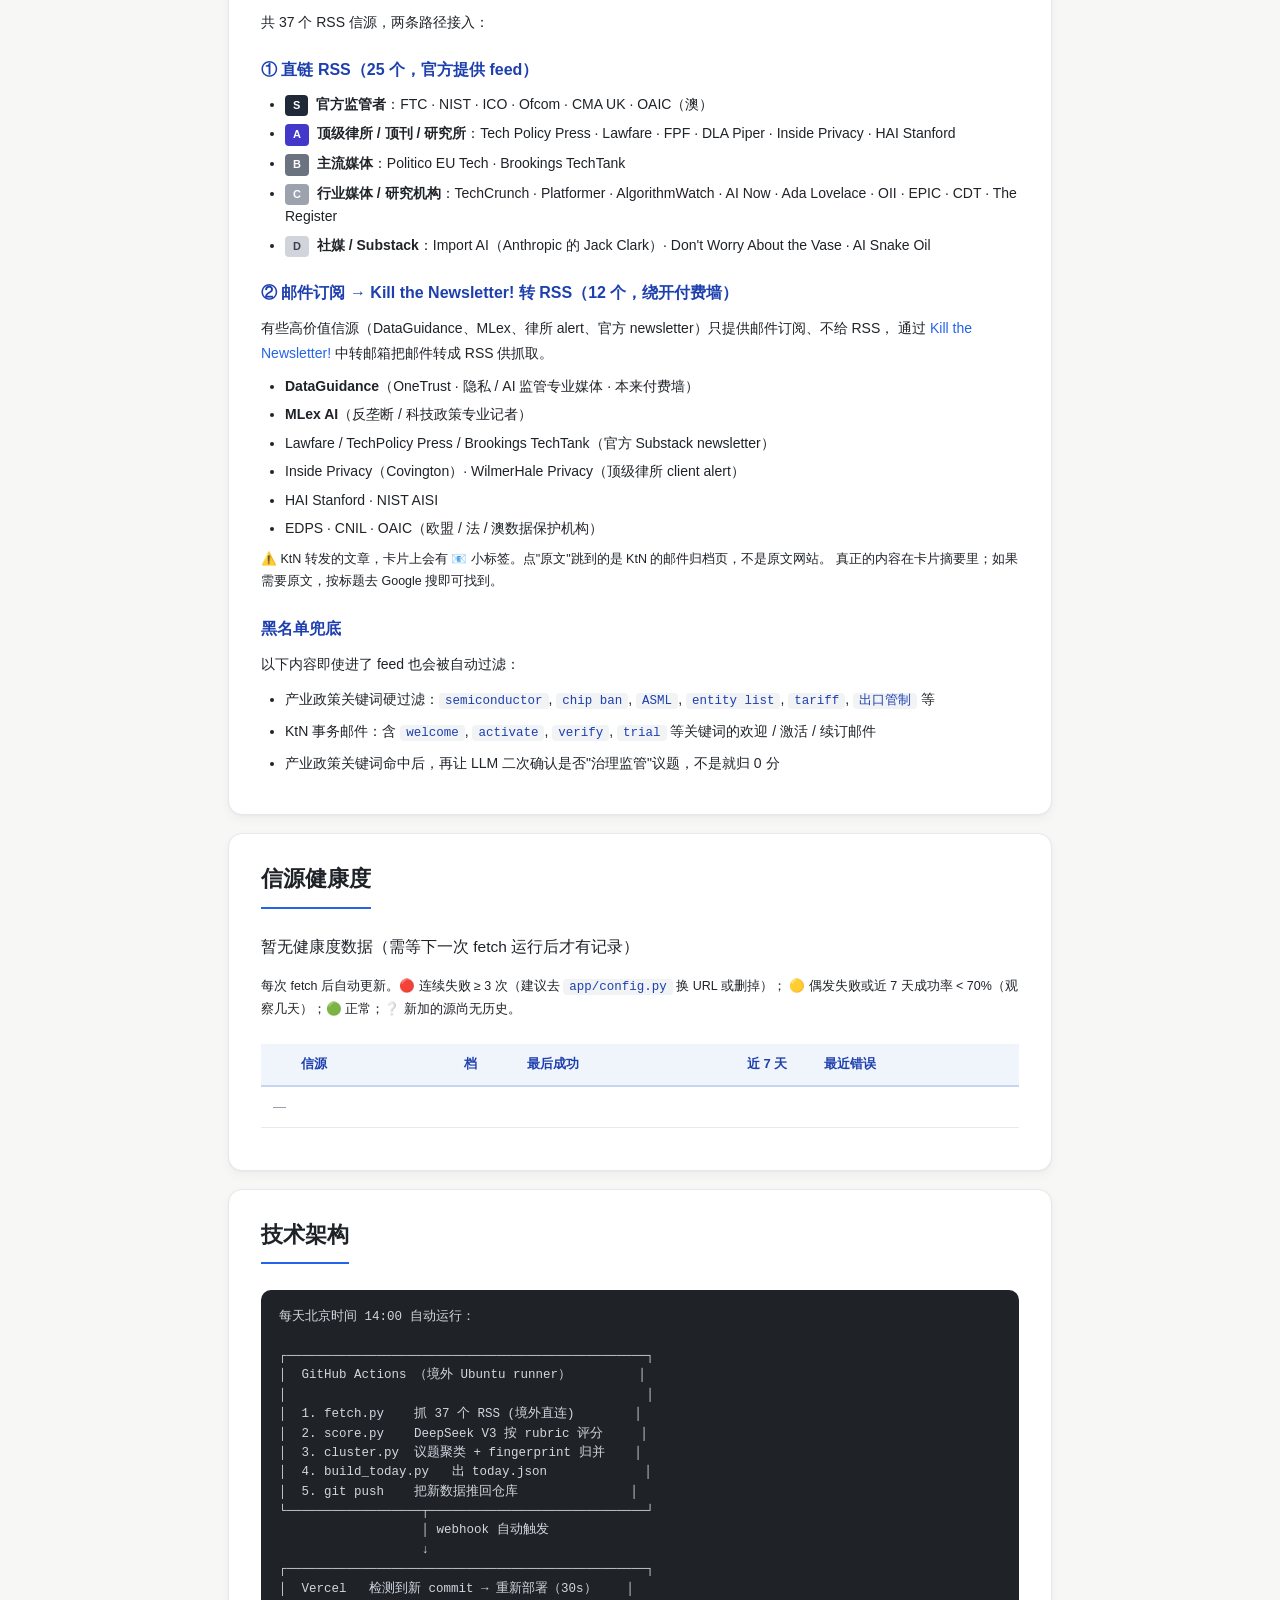
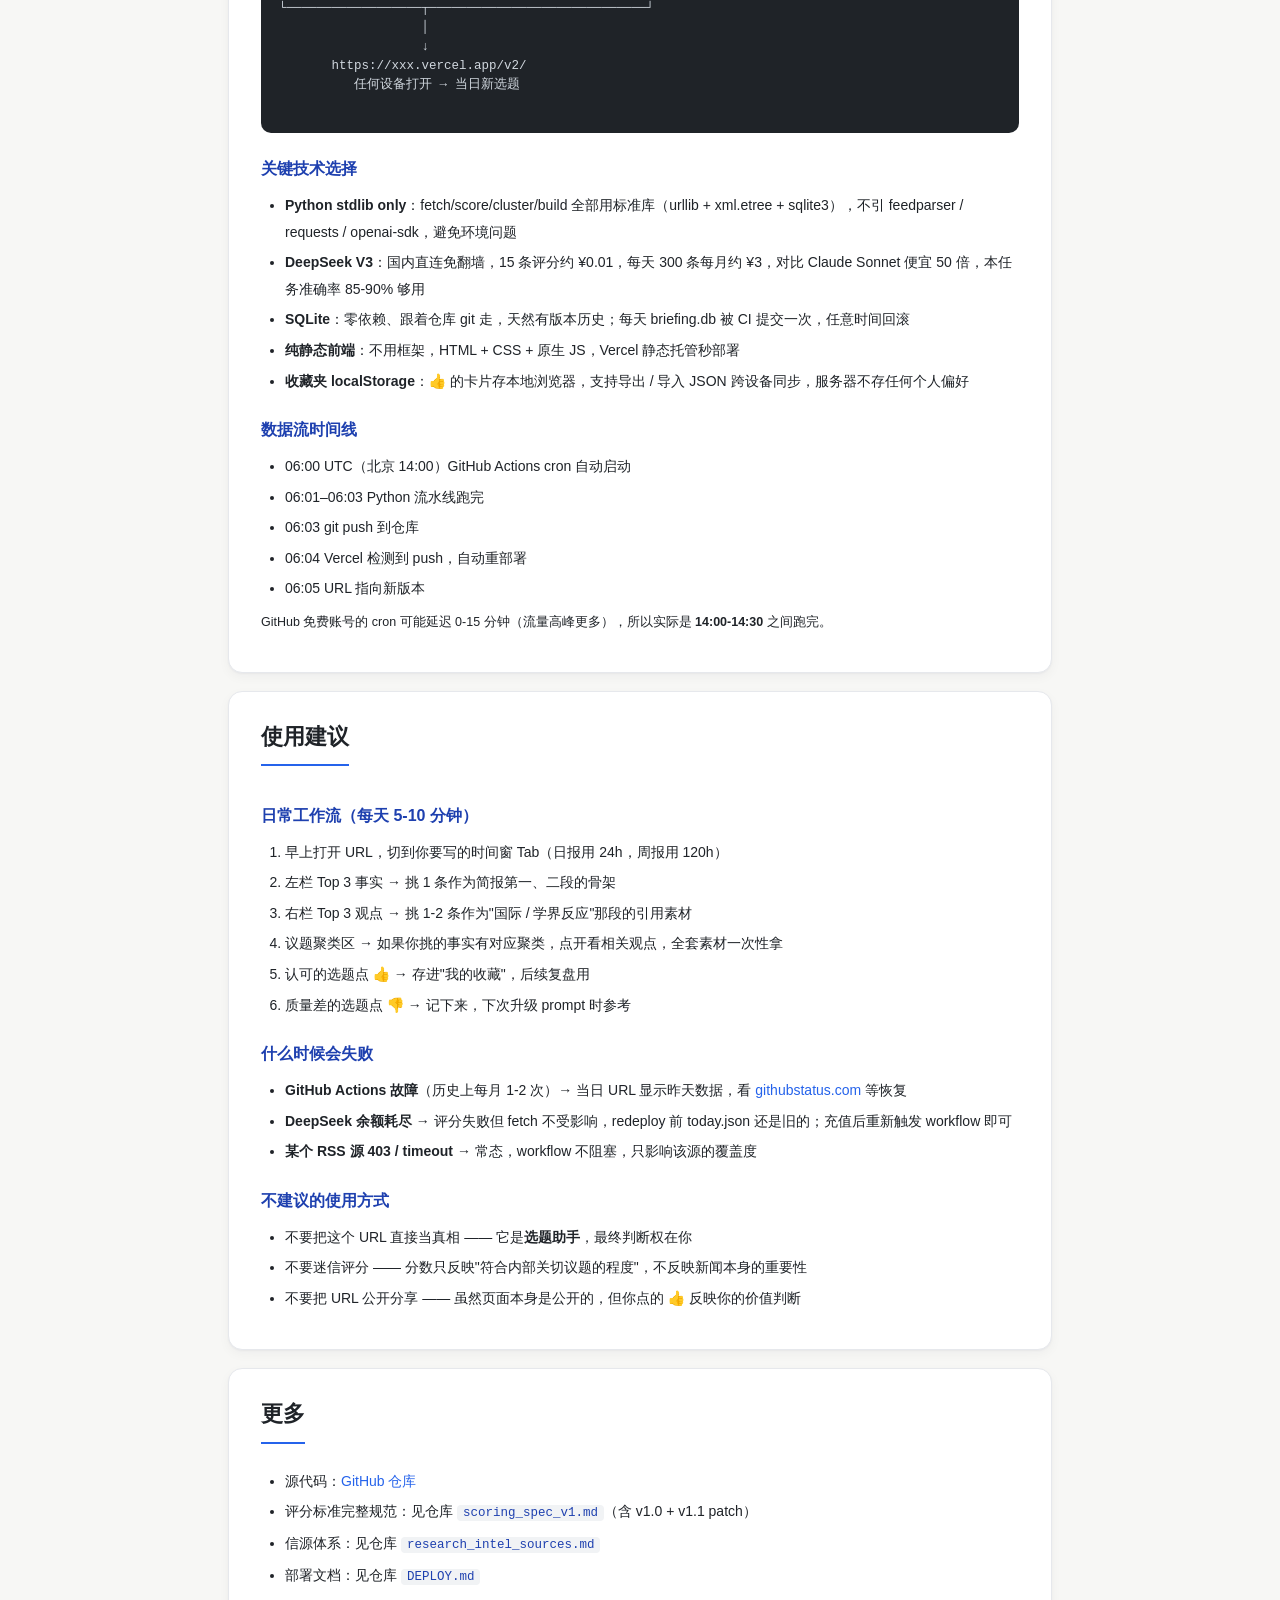
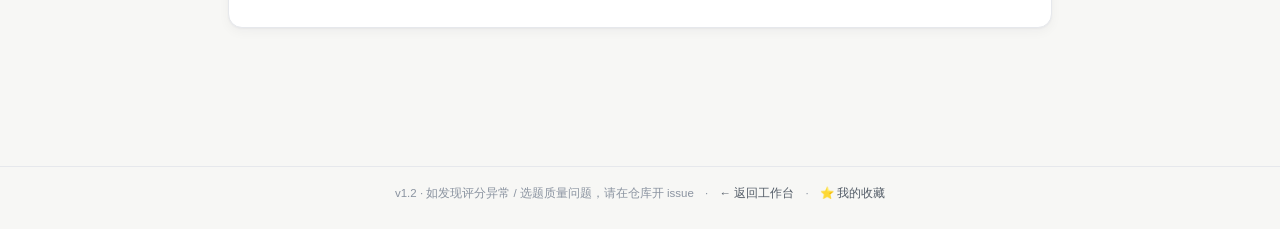
==== commit 2ed096c6: "refactor(v1.2): 对外文案脱敏 + 信源健康度监控" ====
--- a/v2/about.html
+++ b/v2/about.html
@@ -3,7 +3,7 @@
 <head>
   <meta charset="UTF-8">
   <meta name="viewport" content="width=device-width, initial-scale=1.0">
-  <title>关于本站 · 速递工作台</title>
+  <title>关于本站 · 选题工作台</title>
   <link rel="stylesheet" href="style.css">
   <link rel="stylesheet" href="pages.css">
 </head>
@@ -30,16 +30,16 @@
   <section class="about-section">
     <h1>这是什么</h1>
     <p class="lead">
-      一个为互联网大厂法律研究团队做的选题情报工作台，每天自动从 37 个境外信源抓取
+      一个为法律研究团队搭建的选题情报工作台，每天自动从 37 个境外信源抓取
       网络治理、AI 监管、隐私、平台反垄断相关动态，用 LLM 按 6 维度评分，
-      挑出最值得写进《网络治理动态速递》（递交中央网信办的内部简报）的选题。
+      挑出最值得写进内部情报简报的选题。
     </p>
     <p>
       打开网页就能看 3 层抽象的筛选结果：
     </p>
     <ul>
       <li><strong>4 档时间窗</strong>：过去 24h / 72h / 5 天 / 15 天，各算各的 Top 3</li>
-      <li><strong>双栏分流</strong>：左边"事实"（写速递的骨——立法 / 执法 / 官方文件），右边"观点"（写速递的肉——评论 / 分析 / 智库解读）</li>
+      <li><strong>双栏分流</strong>：左边"事实"（写简报的骨——立法 / 执法 / 官方文件），右边"观点"（写简报的肉——评论 / 分析 / 智库解读）</li>
       <li><strong>议题聚类</strong>：同一议题被多个信源报道时，自动合并，给你完整素材</li>
     </ul>
   </section>
@@ -55,29 +55,12 @@
         <tr><th>维度</th><th class="num">权重</th><th>含义</th></tr>
       </thead>
       <tbody>
-        <tr><td><strong>A. 网信办关切度</strong></td><td class="num">30</td><td>命中 8 大焦虑点（政治内容 / 算法极化 / 未成年人 / 数据跨境 / 标识 / Agent / 平台垄断 / 涉企黑嘴）</td></tr>
+        <tr><td><strong>A. 政策关切度</strong></td><td class="num">30</td><td>命中若干内部关切议题（按预设标签体系自动识别）</td></tr>
         <tr><td><strong>B. 议题成熟度</strong></td><td class="num">20</td><td>风险冒头期(20) / 讨论立法期(15) / 规则成形期(8) / 落地执行期(3)</td></tr>
         <tr><td><strong>C. 信源权威度</strong></td><td class="num">15</td><td>S 官方(15) / A 顶律所+顶刊(12) / B 主流(8) / C 行业(5) / D 社媒(2)</td></tr>
         <tr><td><strong>D. 议题热度</strong></td><td class="num">15</td><td>多源验证：被 N 个独立信源覆盖 → <code>min(N × 3, 15)</code></td></tr>
-        <tr><td><strong>E. 产业可借鉴性</strong></td><td class="num">10</td><td>海外做法值得抄 / 反衬中国做得好：利好(10) / 中性(5) / 不利(0)</td></tr>
+        <tr><td><strong>E. 产业可借鉴性</strong></td><td class="num">10</td><td>海外做法是否值得参考：利好(10) / 中性(5) / 不利(0)</td></tr>
         <tr><td><strong>F. 稀缺性</strong></td><td class="num">10</td><td>中文世界报道越少分越高（S/A 级英文官方源常得高分）</td></tr>
-      </tbody>
-    </table>
-
-    <h2>8 大焦虑点（A 维度明细）</h2>
-    <table class="about-table">
-      <thead>
-        <tr><th>焦虑点</th><th class="num">权重档</th><th>触发关键词示例</th></tr>
-      </thead>
-      <tbody>
-        <tr><td>政治内容失控</td><td class="num">高 30</td><td>deepfake / election interference / disinfo / 选举干预</td></tr>
-        <tr><td>算法极化</td><td class="num">高 30</td><td>algorithmic amplification / filter bubble / 算法推荐</td></tr>
-        <tr><td>未成年人极端事件</td><td class="num">高 30</td><td>minor self-harm / AI companion suicide / child safety</td></tr>
-        <tr><td>训练数据跨境</td><td class="num">高 30</td><td>training data transfer / cross-border data / 数据出境</td></tr>
-        <tr><td>Agent 等新形态</td><td class="num">高 30</td><td>AI agent governance / autonomous agent / agentic AI</td></tr>
-        <tr><td>平台垄断</td><td class="num">高 30</td><td>DMA enforcement / gatekeeper / 数字市场法</td></tr>
-        <tr><td>标识失效</td><td class="num">中 20</td><td>watermark / C2PA / AI labeling / 标识办法</td></tr>
-        <tr><td>涉企黑嘴</td><td class="num">中 20</td><td>China tech criticism / Chinese platform abuse / 抹黑</td></tr>
       </tbody>
     </table>
 
@@ -85,9 +68,9 @@
     <ol class="about-list">
       <li>纯商业新闻（融资 / 收购 / 财报），无监管角度</li>
       <li>学术论文（非监管动态）</li>
-      <li>他国政治选举 / 地缘冲突（除非是网络治理）</li>
+      <li>他国政治选举 / 地缘冲突（除非涉及网络治理）</li>
       <li>30 天内已写过同议题（系统按议题指纹判断）</li>
-      <li>国内网信办自身执法动态（网信办自己更清楚，不必转报）</li>
+      <li>国内主管部门自身执法动态（主管部门一手信息充足，不必转报）</li>
       <li><strong>产业政策</strong>（芯片 / 制裁 / 贸易 / 出口管制）—— 硬黑名单 + LLM 双重过滤</li>
     </ol>
 
@@ -100,8 +83,8 @@
       <li><span class="tag-inline opinion_analysis">💭 观点分析</span>：评论 / 社论 / 学术分析 / 智库报告解读</li>
     </ul>
     <p>
-      这个标签驱动<strong>左右双栏布局</strong>：左栏 Top 3 事实（写速递"X 月 X 日，Y 国发布 Z 法"那段），
-      右栏 Top 3 观点（写速递"国际反应"或"学界质疑"那段）。名额完全独立，互不挤占。
+      这个标签驱动<strong>左右双栏布局</strong>：左栏 Top 3 事实（写简报"X 月 X 日，Y 国发布 Z 法"那段），
+      右栏 Top 3 观点（写简报"国际反应"或"学界质疑"那段）。名额完全独立，互不挤占。
     </p>
   </section>
 
@@ -228,7 +211,7 @@
     <h2>日常工作流（每天 5-10 分钟）</h2>
     <ol class="about-list">
       <li>早上打开 URL，切到你要写的时间窗 Tab（日报用 24h，周报用 120h）</li>
-      <li>左栏 Top 3 事实 → 挑 1 条作为速递第一、二段的骨架</li>
+      <li>左栏 Top 3 事实 → 挑 1 条作为简报第一、二段的骨架</li>
       <li>右栏 Top 3 观点 → 挑 1-2 条作为"国际 / 学界反应"那段的引用素材</li>
       <li>议题聚类区 → 如果你挑的事实有对应聚类，点开看相关观点，全套素材一次性拿</li>
       <li>认可的选题点 👍 → 存进"我的收藏"，后续复盘用</li>
@@ -245,7 +228,7 @@
     <h2>不建议的使用方式</h2>
     <ul>
       <li>不要把这个 URL 直接当真相 —— 它是<strong>选题助手</strong>，最终判断权在你</li>
-      <li>不要迷信评分 —— 分数只反映"符合网信办关切的程度"，不反映新闻本身的重要性</li>
+      <li>不要迷信评分 —— 分数只反映"符合内部关切议题的程度"，不反映新闻本身的重要性</li>
       <li>不要把 URL 公开分享 —— 虽然页面本身是公开的，但你点的 👍 反映你的价值判断</li>
     </ul>
   </section>
@@ -256,7 +239,6 @@
     <ul>
       <li>源代码：<a href="https://github.com/SUNXIAOMEI-YUFEI/network-governance-briefing" target="_blank" rel="noopener">GitHub 仓库</a></li>
       <li>评分标准完整规范：见仓库 <code>scoring_spec_v1.md</code>（含 v1.0 + v1.1 patch）</li>
-      <li>网信办画像：见仓库 <code>research_cac_profile.md</code>（8 大焦虑点推演）</li>
       <li>信源体系：见仓库 <code>research_intel_sources.md</code></li>
       <li>部署文档：见仓库 <code>DEPLOY.md</code></li>
     </ul>
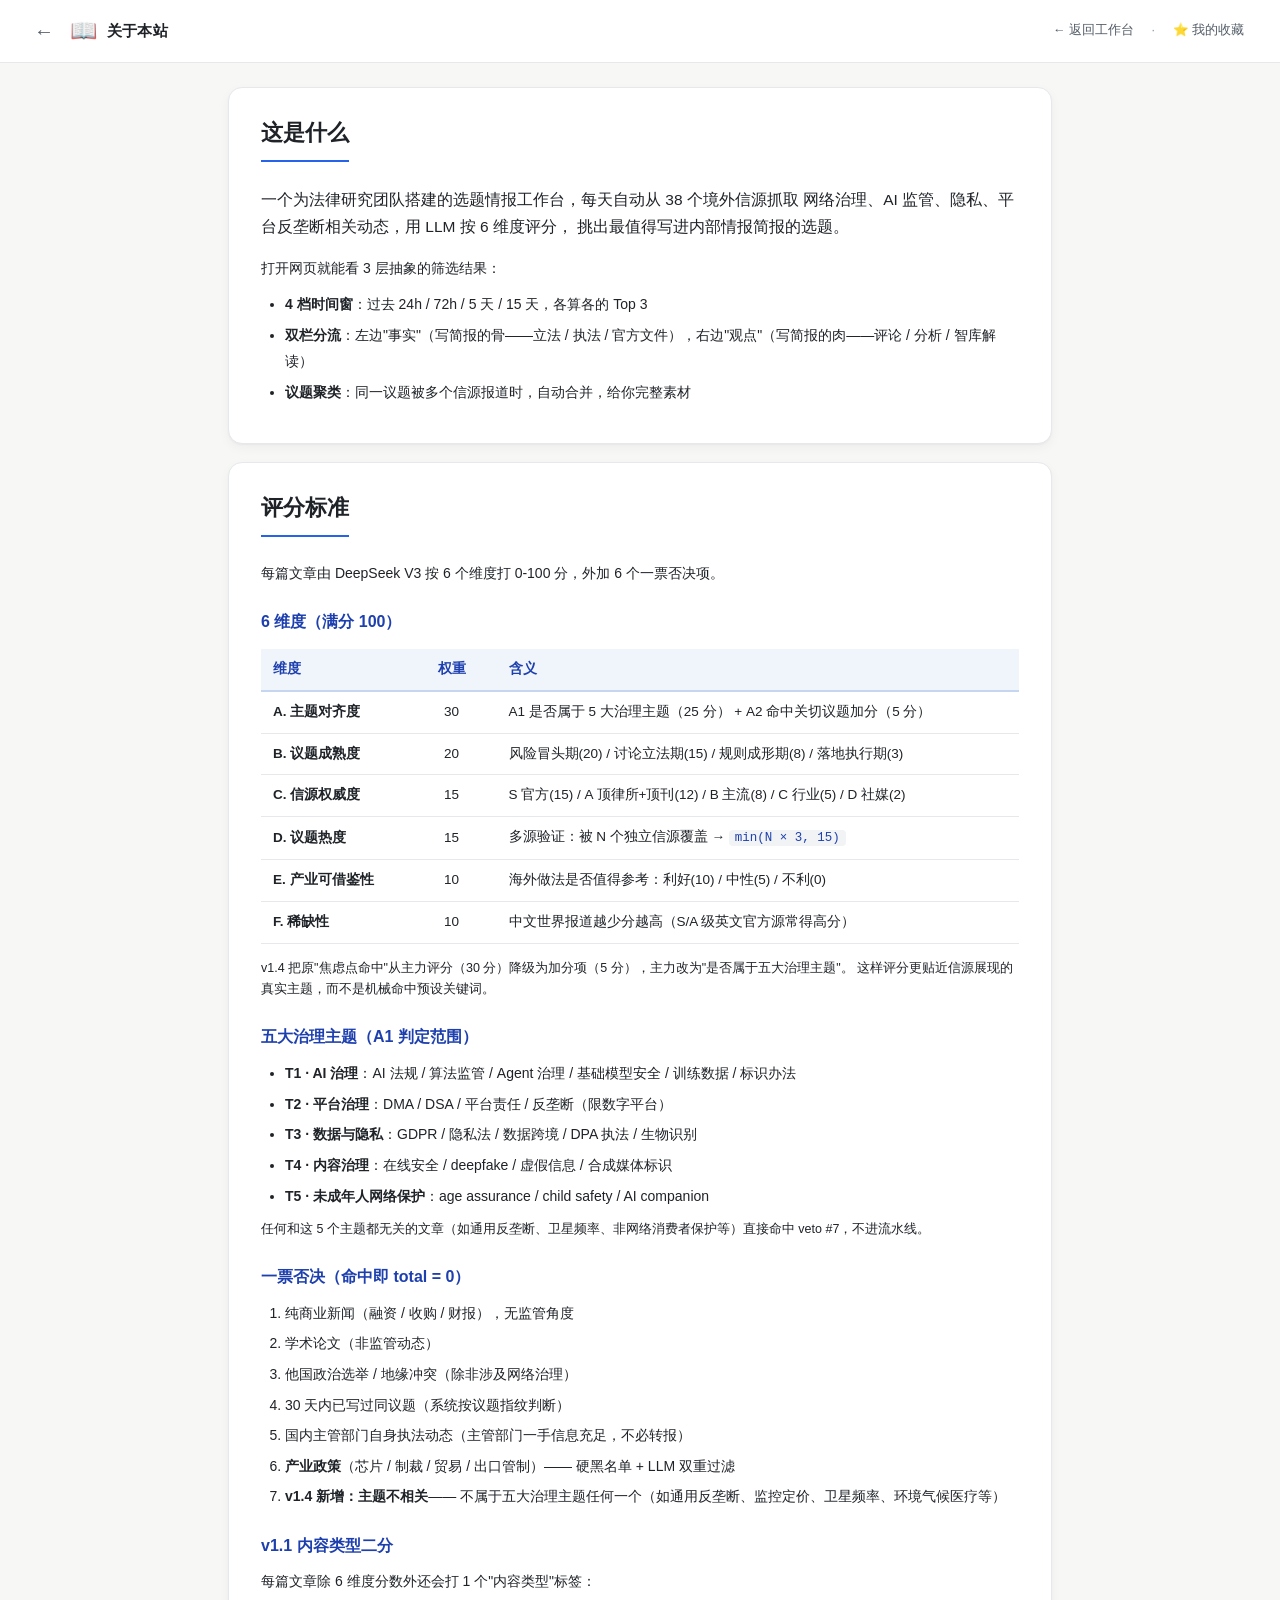
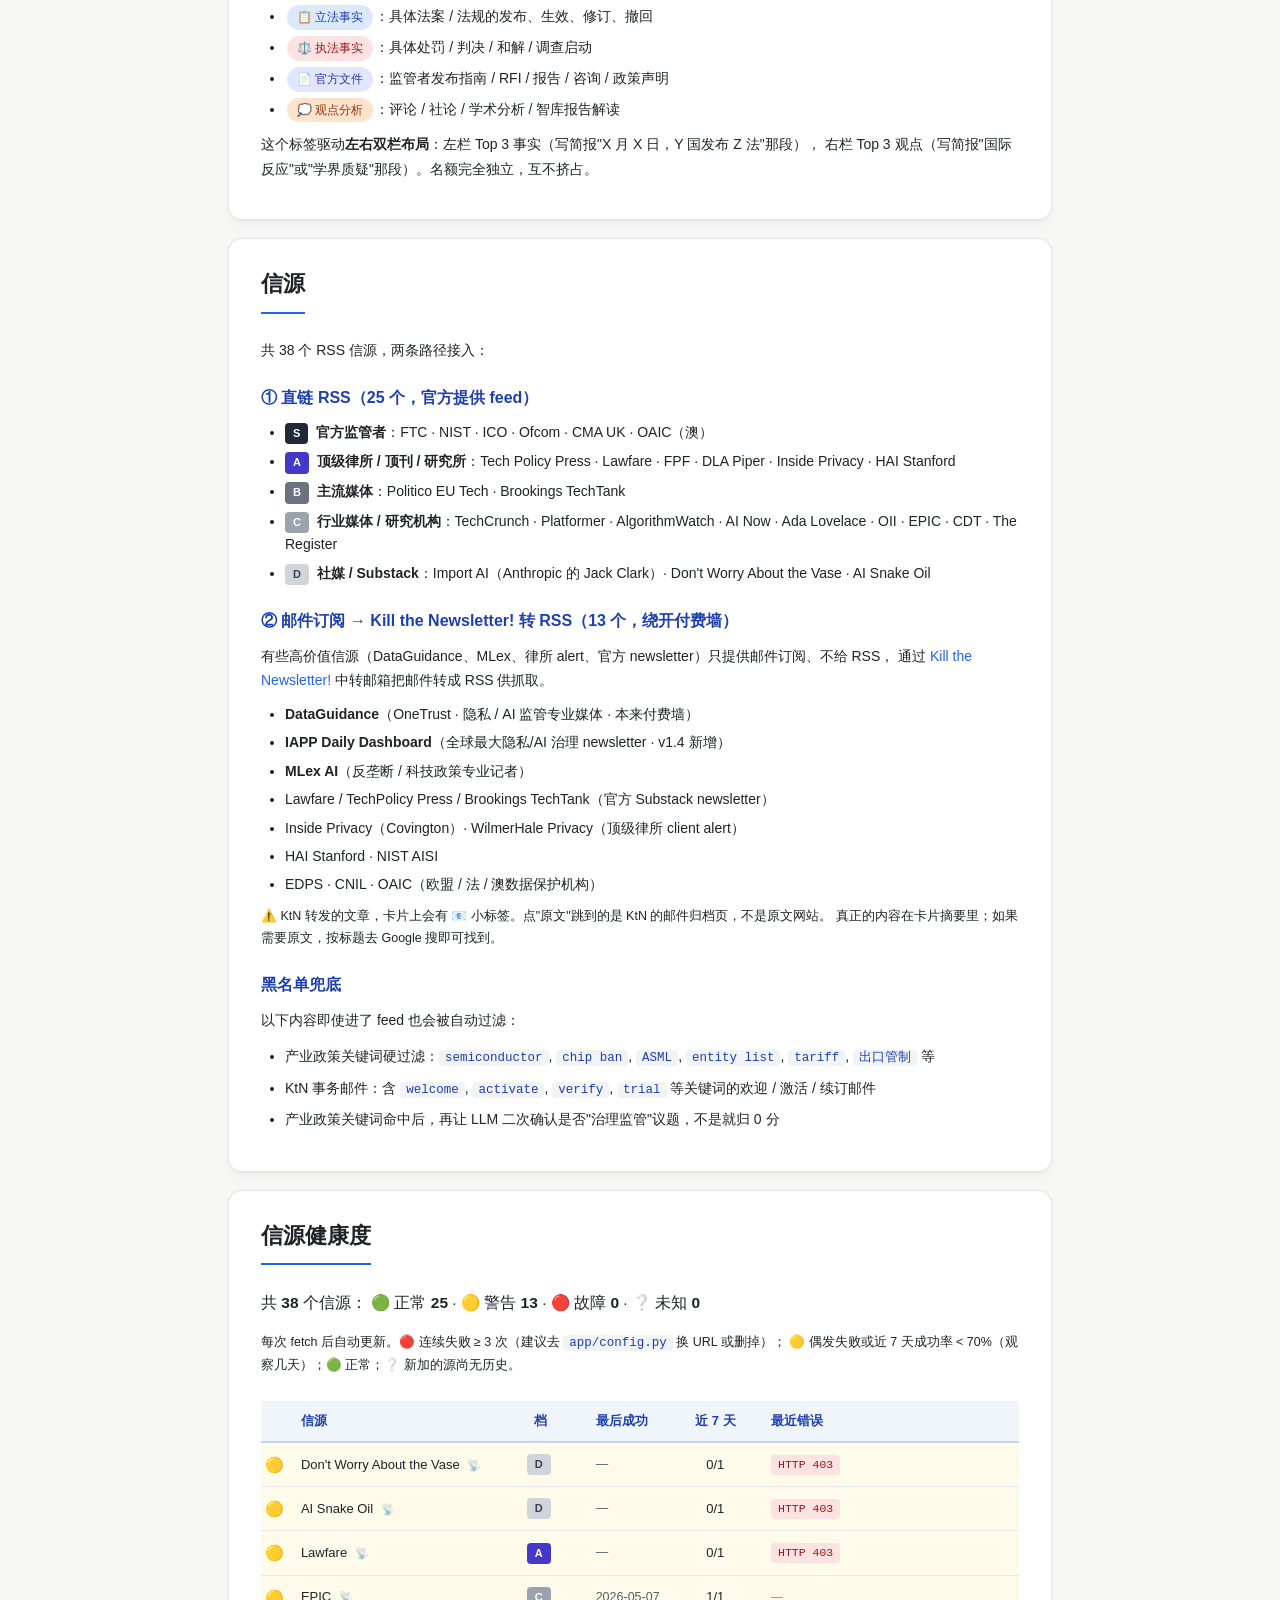
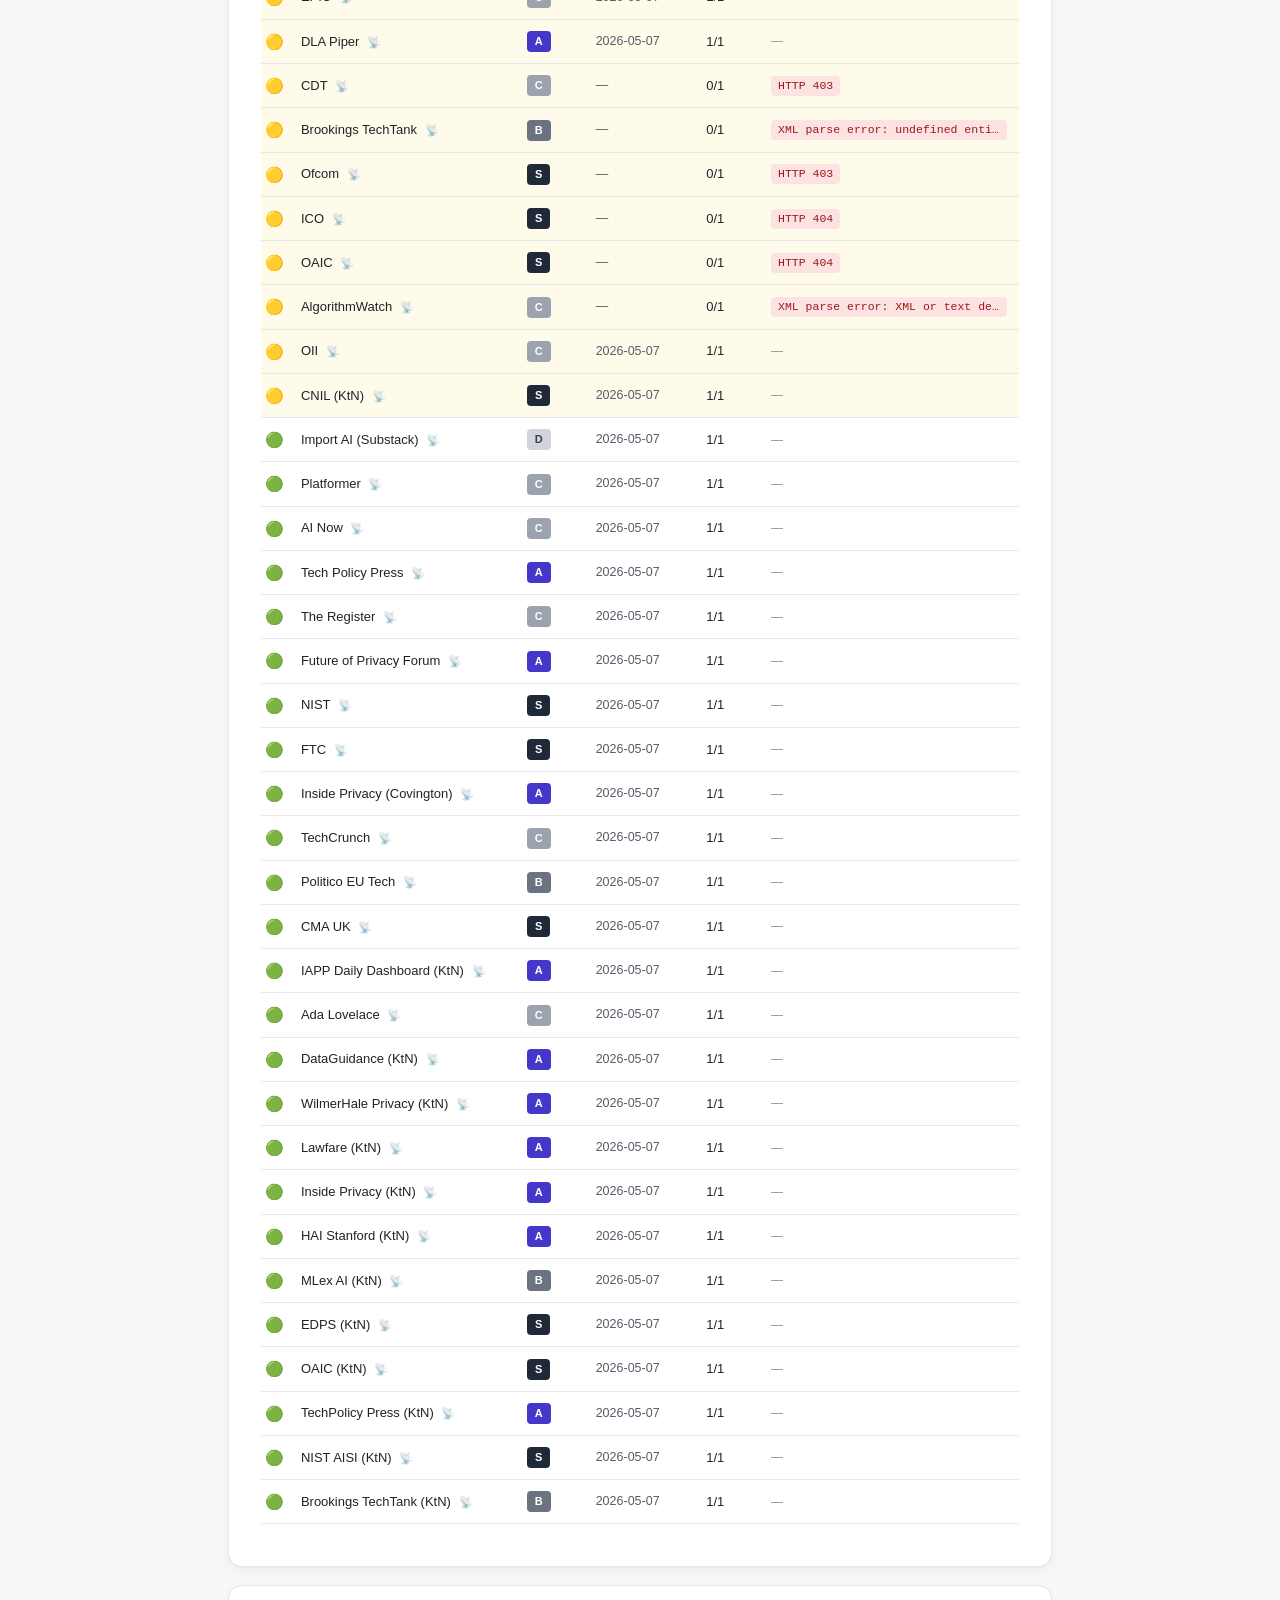
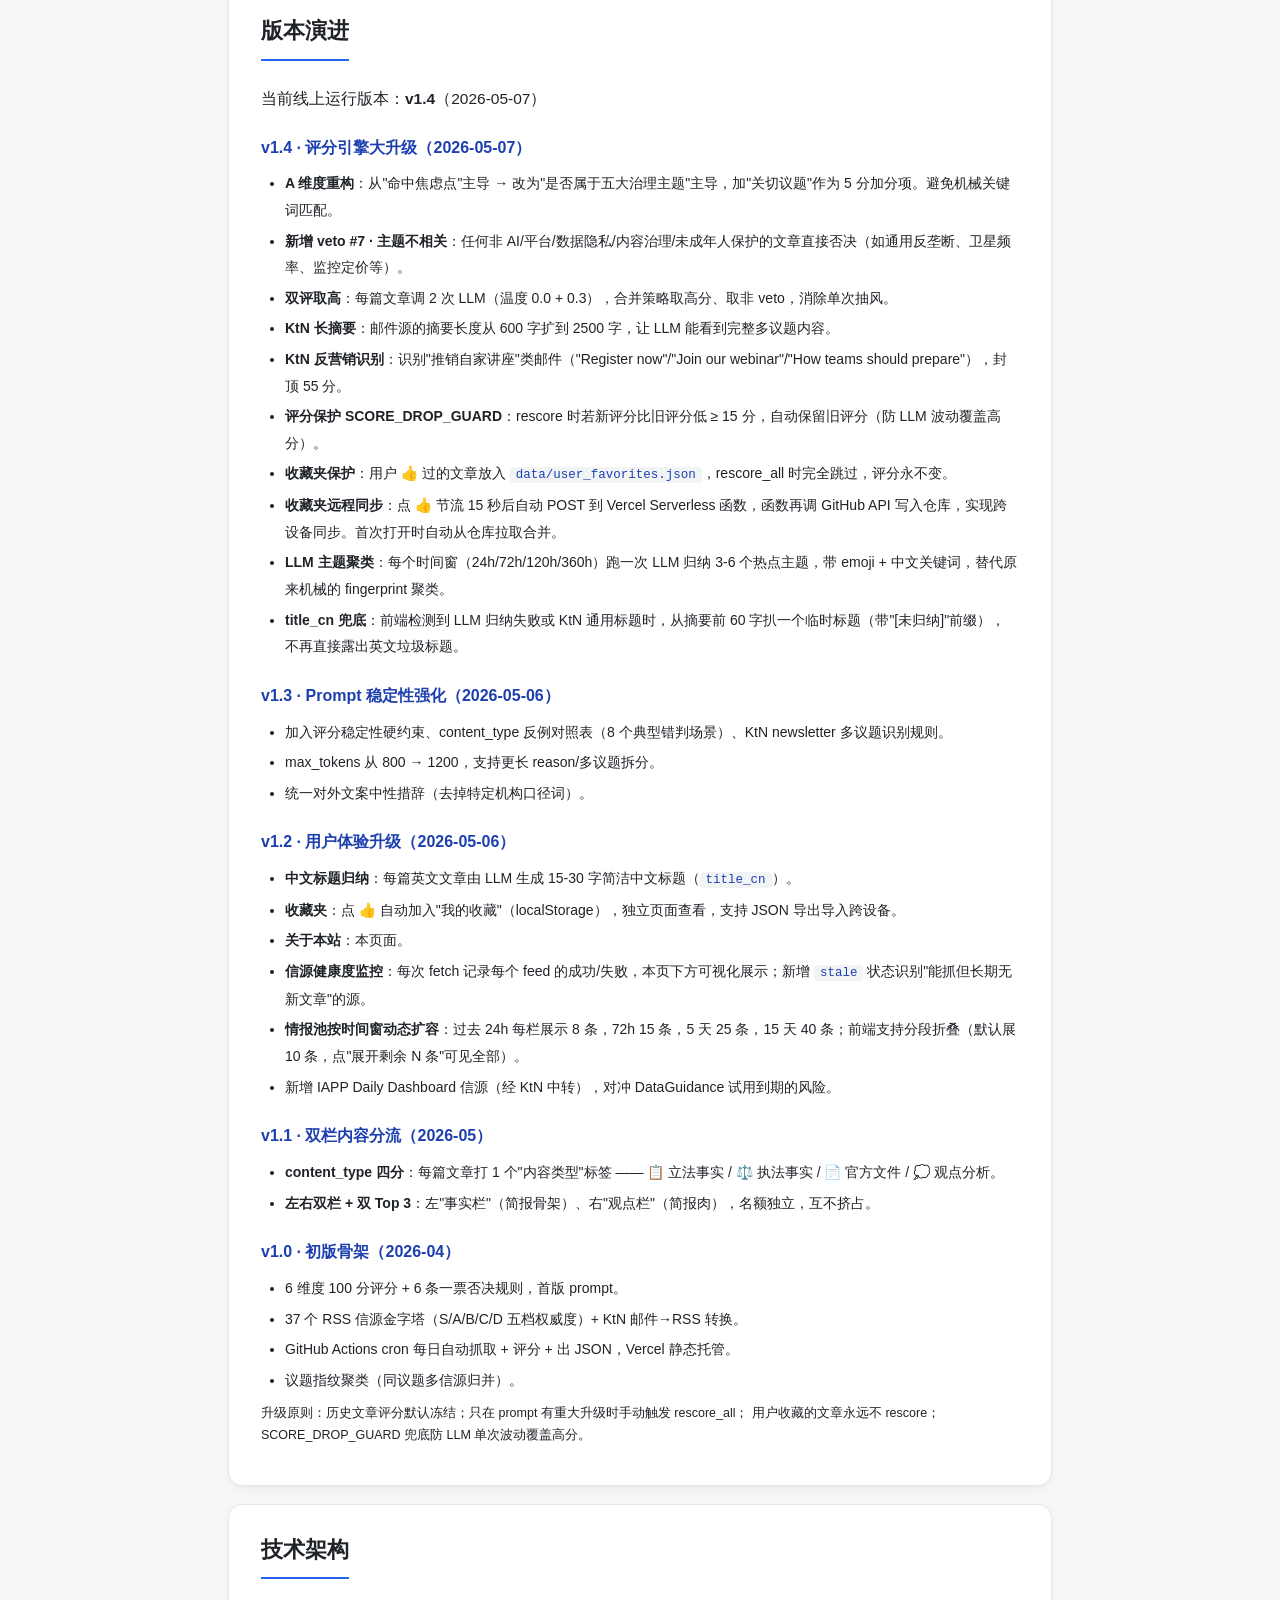
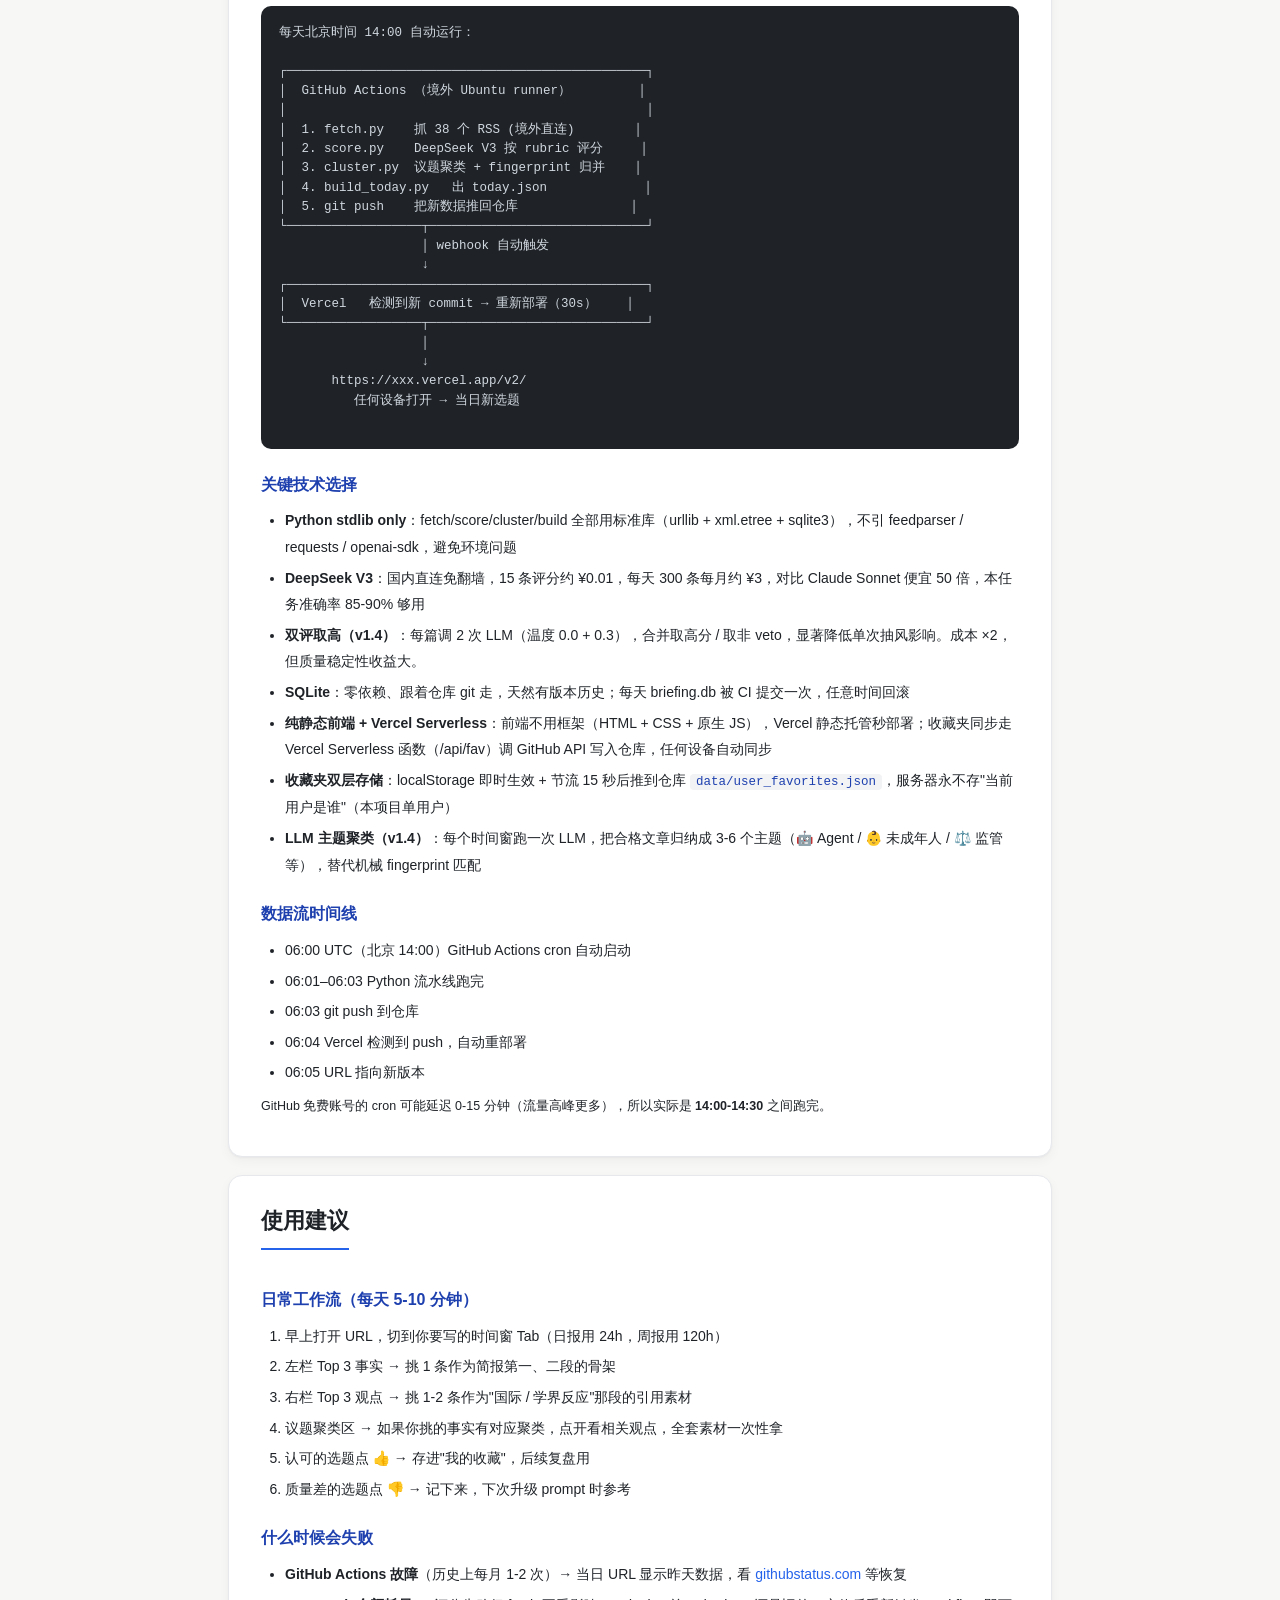
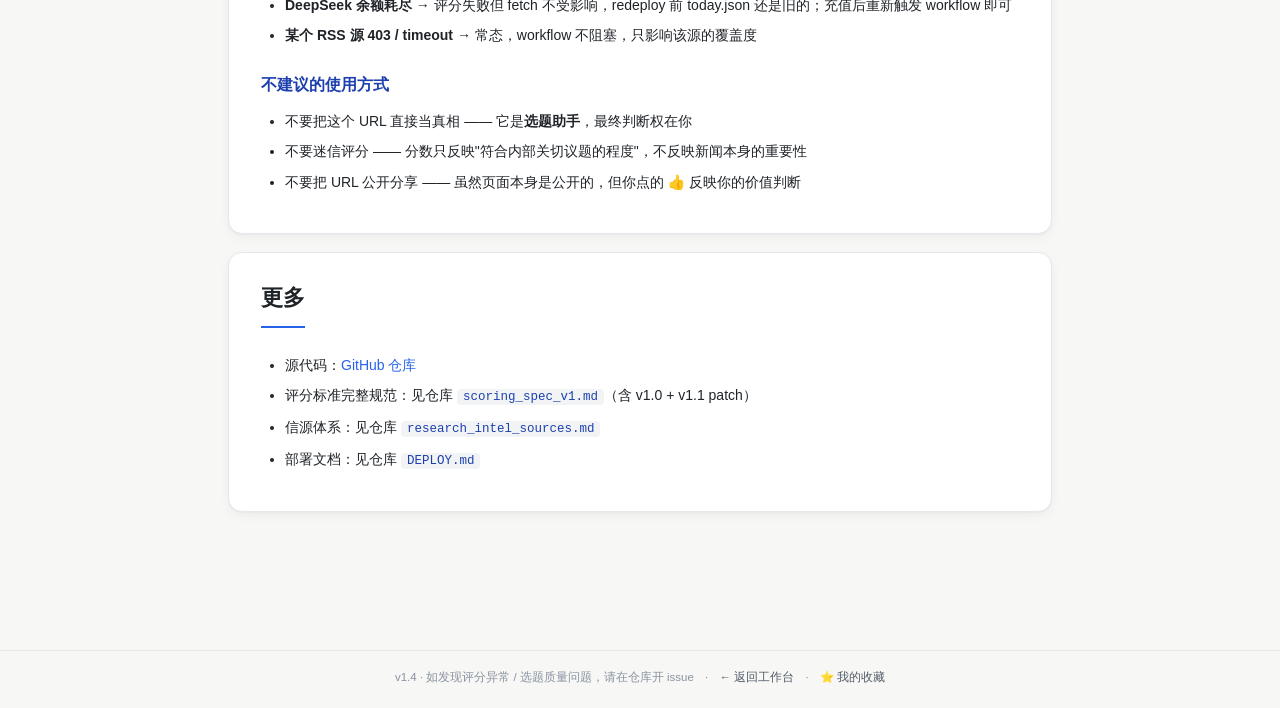
==== commit e98917d1: "docs(v1.4): about 页补完整 changelog + A 维度/veto#7 新描述" ====
--- a/v2/about.html
+++ b/v2/about.html
@@ -30,7 +30,7 @@
   <section class="about-section">
     <h1>这是什么</h1>
     <p class="lead">
-      一个为法律研究团队搭建的选题情报工作台，每天自动从 37 个境外信源抓取
+      一个为法律研究团队搭建的选题情报工作台，每天自动从 38 个境外信源抓取
       网络治理、AI 监管、隐私、平台反垄断相关动态，用 LLM 按 6 维度评分，
       挑出最值得写进内部情报简报的选题。
     </p>
@@ -55,7 +55,7 @@
         <tr><th>维度</th><th class="num">权重</th><th>含义</th></tr>
       </thead>
       <tbody>
-        <tr><td><strong>A. 政策关切度</strong></td><td class="num">30</td><td>命中若干内部关切议题（按预设标签体系自动识别）</td></tr>
+        <tr><td><strong>A. 主题对齐度</strong></td><td class="num">30</td><td>A1 是否属于 5 大治理主题（25 分） + A2 命中关切议题加分（5 分）</td></tr>
         <tr><td><strong>B. 议题成熟度</strong></td><td class="num">20</td><td>风险冒头期(20) / 讨论立法期(15) / 规则成形期(8) / 落地执行期(3)</td></tr>
         <tr><td><strong>C. 信源权威度</strong></td><td class="num">15</td><td>S 官方(15) / A 顶律所+顶刊(12) / B 主流(8) / C 行业(5) / D 社媒(2)</td></tr>
         <tr><td><strong>D. 议题热度</strong></td><td class="num">15</td><td>多源验证：被 N 个独立信源覆盖 → <code>min(N × 3, 15)</code></td></tr>
@@ -63,6 +63,22 @@
         <tr><td><strong>F. 稀缺性</strong></td><td class="num">10</td><td>中文世界报道越少分越高（S/A 级英文官方源常得高分）</td></tr>
       </tbody>
     </table>
+    <p class="muted small">
+      v1.4 把原"焦虑点命中"从主力评分（30 分）降级为加分项（5 分），主力改为"是否属于五大治理主题"。
+      这样评分更贴近信源展现的真实主题，而不是机械命中预设关键词。
+    </p>
+
+    <h2>五大治理主题（A1 判定范围）</h2>
+    <ul>
+      <li><strong>T1 · AI 治理</strong>：AI 法规 / 算法监管 / Agent 治理 / 基础模型安全 / 训练数据 / 标识办法</li>
+      <li><strong>T2 · 平台治理</strong>：DMA / DSA / 平台责任 / 反垄断（限数字平台）</li>
+      <li><strong>T3 · 数据与隐私</strong>：GDPR / 隐私法 / 数据跨境 / DPA 执法 / 生物识别</li>
+      <li><strong>T4 · 内容治理</strong>：在线安全 / deepfake / 虚假信息 / 合成媒体标识</li>
+      <li><strong>T5 · 未成年人网络保护</strong>：age assurance / child safety / AI companion</li>
+    </ul>
+    <p class="muted small">
+      任何和这 5 个主题都无关的文章（如通用反垄断、卫星频率、非网络消费者保护等）直接命中 veto #7，不进流水线。
+    </p>
 
     <h2>一票否决（命中即 total = 0）</h2>
     <ol class="about-list">
@@ -72,6 +88,7 @@
       <li>30 天内已写过同议题（系统按议题指纹判断）</li>
       <li>国内主管部门自身执法动态（主管部门一手信息充足，不必转报）</li>
       <li><strong>产业政策</strong>（芯片 / 制裁 / 贸易 / 出口管制）—— 硬黑名单 + LLM 双重过滤</li>
+      <li><strong>v1.4 新增：主题不相关</strong>—— 不属于五大治理主题任何一个（如通用反垄断、监控定价、卫星频率、环境气候医疗等）</li>
     </ol>
 
     <h2>v1.1 内容类型二分</h2>
@@ -91,7 +108,7 @@
   <!-- ========== 3. 信源 ========== -->
   <section class="about-section">
     <h1>信源</h1>
-    <p>共 37 个 RSS 信源，两条路径接入：</p>
+    <p>共 38 个 RSS 信源，两条路径接入：</p>
 
     <h2>① 直链 RSS（25 个，官方提供 feed）</h2>
     <ul class="about-list source-list">
@@ -102,7 +119,7 @@
       <li><span class="tier-badge D">D</span> <strong>社媒 / Substack</strong>：Import AI（Anthropic 的 Jack Clark）· Don't Worry About the Vase · AI Snake Oil</li>
     </ul>
 
-    <h2>② 邮件订阅 → Kill the Newsletter! 转 RSS（12 个，绕开付费墙）</h2>
+    <h2>② 邮件订阅 → Kill the Newsletter! 转 RSS（13 个，绕开付费墙）</h2>
     <p>
       有些高价值信源（DataGuidance、MLex、律所 alert、官方 newsletter）只提供邮件订阅、不给 RSS，
       通过 <a href="https://kill-the-newsletter.com" target="_blank" rel="noopener">Kill the Newsletter!</a>
@@ -110,6 +127,7 @@
     </p>
     <ul class="about-list source-list">
       <li><strong>DataGuidance</strong>（OneTrust · 隐私 / AI 监管专业媒体 · 本来付费墙）</li>
+      <li><strong>IAPP Daily Dashboard</strong>（全球最大隐私/AI 治理 newsletter · v1.4 新增）</li>
       <li><strong>MLex AI</strong>（反垄断 / 科技政策专业记者）</li>
       <li>Lawfare / TechPolicy Press / Brookings TechTank（官方 Substack newsletter）</li>
       <li>Inside Privacy（Covington）· WilmerHale Privacy（顶级律所 client alert）</li>
@@ -157,6 +175,62 @@
     </div>
   </section>
 
+  <!-- ========== 3.7 版本演进（v1.4 新增） ========== -->
+  <section class="about-section">
+    <h1>版本演进</h1>
+    <p class="lead">当前线上运行版本：<strong>v1.4</strong>（2026-05-07）</p>
+
+    <h2>v1.4 · 评分引擎大升级（2026-05-07）</h2>
+    <ul>
+      <li><strong>A 维度重构</strong>：从"命中焦虑点"主导 → 改为"是否属于五大治理主题"主导，加"关切议题"作为 5 分加分项。避免机械关键词匹配。</li>
+      <li><strong>新增 veto #7 · 主题不相关</strong>：任何非 AI/平台/数据隐私/内容治理/未成年人保护的文章直接否决（如通用反垄断、卫星频率、监控定价等）。</li>
+      <li><strong>双评取高</strong>：每篇文章调 2 次 LLM（温度 0.0 + 0.3），合并策略取高分、取非 veto，消除单次抽风。</li>
+      <li><strong>KtN 长摘要</strong>：邮件源的摘要长度从 600 字扩到 2500 字，让 LLM 能看到完整多议题内容。</li>
+      <li><strong>KtN 反营销识别</strong>：识别"推销自家讲座"类邮件（"Register now"/"Join our webinar"/"How teams should prepare"），封顶 55 分。</li>
+      <li><strong>评分保护 SCORE_DROP_GUARD</strong>：rescore 时若新评分比旧评分低 ≥ 15 分，自动保留旧评分（防 LLM 波动覆盖高分）。</li>
+      <li><strong>收藏夹保护</strong>：用户 👍 过的文章放入 <code>data/user_favorites.json</code>，rescore_all 时完全跳过，评分永不变。</li>
+      <li><strong>收藏夹远程同步</strong>：点 👍 节流 15 秒后自动 POST 到 Vercel Serverless 函数，函数再调 GitHub API 写入仓库，实现跨设备同步。首次打开时自动从仓库拉取合并。</li>
+      <li><strong>LLM 主题聚类</strong>：每个时间窗（24h/72h/120h/360h）跑一次 LLM 归纳 3-6 个热点主题，带 emoji + 中文关键词，替代原来机械的 fingerprint 聚类。</li>
+      <li><strong>title_cn 兜底</strong>：前端检测到 LLM 归纳失败或 KtN 通用标题时，从摘要前 60 字扒一个临时标题（带"[未归纳]"前缀），不再直接露出英文垃圾标题。</li>
+    </ul>
+
+    <h2>v1.3 · Prompt 稳定性强化（2026-05-06）</h2>
+    <ul>
+      <li>加入评分稳定性硬约束、content_type 反例对照表（8 个典型错判场景）、KtN newsletter 多议题识别规则。</li>
+      <li>max_tokens 从 800 → 1200，支持更长 reason/多议题拆分。</li>
+      <li>统一对外文案中性措辞（去掉特定机构口径词）。</li>
+    </ul>
+
+    <h2>v1.2 · 用户体验升级（2026-05-06）</h2>
+    <ul>
+      <li><strong>中文标题归纳</strong>：每篇英文文章由 LLM 生成 15-30 字简洁中文标题（<code>title_cn</code>）。</li>
+      <li><strong>收藏夹</strong>：点 👍 自动加入"我的收藏"（localStorage），独立页面查看，支持 JSON 导出导入跨设备。</li>
+      <li><strong>关于本站</strong>：本页面。</li>
+      <li><strong>信源健康度监控</strong>：每次 fetch 记录每个 feed 的成功/失败，本页下方可视化展示；新增 <code>stale</code> 状态识别"能抓但长期无新文章"的源。</li>
+      <li><strong>情报池按时间窗动态扩容</strong>：过去 24h 每栏展示 8 条，72h 15 条，5 天 25 条，15 天 40 条；前端支持分段折叠（默认展 10 条，点"展开剩余 N 条"可见全部）。</li>
+      <li>新增 IAPP Daily Dashboard 信源（经 KtN 中转），对冲 DataGuidance 试用到期的风险。</li>
+    </ul>
+
+    <h2>v1.1 · 双栏内容分流（2026-05）</h2>
+    <ul>
+      <li><strong>content_type 四分</strong>：每篇文章打 1 个"内容类型"标签 —— 📋 立法事实 / ⚖️ 执法事实 / 📄 官方文件 / 💭 观点分析。</li>
+      <li><strong>左右双栏 + 双 Top 3</strong>：左"事实栏"（简报骨架）、右"观点栏"（简报肉），名额独立，互不挤占。</li>
+    </ul>
+
+    <h2>v1.0 · 初版骨架（2026-04）</h2>
+    <ul>
+      <li>6 维度 100 分评分 + 6 条一票否决规则，首版 prompt。</li>
+      <li>37 个 RSS 信源金字塔（S/A/B/C/D 五档权威度）+ KtN 邮件→RSS 转换。</li>
+      <li>GitHub Actions cron 每日自动抓取 + 评分 + 出 JSON，Vercel 静态托管。</li>
+      <li>议题指纹聚类（同议题多信源归并）。</li>
+    </ul>
+
+    <p class="muted small">
+      升级原则：历史文章评分默认冻结；只在 prompt 有重大升级时手动触发 rescore_all；
+      用户收藏的文章永远不 rescore；SCORE_DROP_GUARD 兜底防 LLM 单次波动覆盖高分。
+    </p>
+  </section>
+
   <!-- ========== 4. 技术架构 ========== -->
   <section class="about-section">
     <h1>技术架构</h1>
@@ -166,7 +240,7 @@
 ┌────────────────────────────────────────────────┐
 │  GitHub Actions （境外 Ubuntu runner）         │
 │                                                │
-│  1. fetch.py    抓 37 个 RSS (境外直连)        │
+│  1. fetch.py    抓 38 个 RSS (境外直连)        │
 │  2. score.py    DeepSeek V3 按 rubric 评分     │
 │  3. cluster.py  议题聚类 + fingerprint 归并    │
 │  4. build_today.py   出 today.json             │
@@ -187,9 +261,11 @@
     <ul>
       <li><strong>Python stdlib only</strong>：fetch/score/cluster/build 全部用标准库（urllib + xml.etree + sqlite3），不引 feedparser / requests / openai-sdk，避免环境问题</li>
       <li><strong>DeepSeek V3</strong>：国内直连免翻墙，15 条评分约 ¥0.01，每天 300 条每月约 ¥3，对比 Claude Sonnet 便宜 50 倍，本任务准确率 85-90% 够用</li>
+      <li><strong>双评取高（v1.4）</strong>：每篇调 2 次 LLM（温度 0.0 + 0.3），合并取高分 / 取非 veto，显著降低单次抽风影响。成本 ×2，但质量稳定性收益大。</li>
       <li><strong>SQLite</strong>：零依赖、跟着仓库 git 走，天然有版本历史；每天 briefing.db 被 CI 提交一次，任意时间回滚</li>
-      <li><strong>纯静态前端</strong>：不用框架，HTML + CSS + 原生 JS，Vercel 静态托管秒部署</li>
-      <li><strong>收藏夹 localStorage</strong>：👍 的卡片存本地浏览器，支持导出 / 导入 JSON 跨设备同步，服务器不存任何个人偏好</li>
+      <li><strong>纯静态前端 + Vercel Serverless</strong>：前端不用框架（HTML + CSS + 原生 JS），Vercel 静态托管秒部署；收藏夹同步走 Vercel Serverless 函数（/api/fav）调 GitHub API 写入仓库，任何设备自动同步</li>
+      <li><strong>收藏夹双层存储</strong>：localStorage 即时生效 + 节流 15 秒后推到仓库 <code>data/user_favorites.json</code>，服务器永不存"当前用户是谁"（本项目单用户）</li>
+      <li><strong>LLM 主题聚类（v1.4）</strong>：每个时间窗跑一次 LLM，把合格文章归纳成 3-6 个主题（🤖 Agent / 👶 未成年人 / ⚖️ 监管等），替代机械 fingerprint 匹配</li>
     </ul>
 
     <h2>数据流时间线</h2>
@@ -247,7 +323,7 @@
 </main>
 
 <footer class="footer">
-  <span class="muted">v1.2 · 如发现评分异常 / 选题质量问题，请在仓库开 issue</span>
+  <span class="muted">v1.4 · 如发现评分异常 / 选题质量问题，请在仓库开 issue</span>
   <span class="footer-sep">·</span>
   <a href="index.html" class="footer-link">← 返回工作台</a>
   <span class="footer-sep">·</span>
--- a/v2/pages.css
+++ b/v2/pages.css
@@ -285,3 +285,139 @@
   .fh-name { max-width: 180px; }
   .fh-error-cell { max-width: 140px; }
 }
+
+/* ========== 情报池"展开更多"按钮 ========== */
+.pool-toggle {
+  display: block;
+  width: 100%;
+  padding: 10px 14px;
+  margin-top: 6px;
+  background: #f3f5f8;
+  color: var(--c-fg-soft);
+  border: 1px dashed #c6cfdb;
+  border-radius: var(--r-md);
+  font-size: 13px;
+  cursor: pointer;
+  transition: background 0.15s ease, color 0.15s ease;
+  text-align: center;
+}
+.pool-toggle:hover {
+  background: #e7ebf2;
+  color: var(--c-fg);
+  border-style: solid;
+}
+.pool-hidden {
+  display: flex;
+  flex-direction: column;
+  gap: 12px;
+  margin-top: 12px;
+}
+
+/* ========== v1.4 当期热点主题卡片 ========== */
+#topics-list {
+  display: grid;
+  grid-template-columns: repeat(auto-fill, minmax(360px, 1fr));
+  gap: 14px;
+  margin: 12px 0 18px;
+}
+.topic-card {
+  background: #fff;
+  border: 1px solid var(--c-border);
+  border-radius: var(--r-md);
+  padding: 14px 16px;
+  box-shadow: var(--shadow-card);
+}
+.topic-head {
+  display: flex;
+  align-items: baseline;
+  flex-wrap: wrap;
+  gap: 6px;
+  margin-bottom: 10px;
+  padding-bottom: 8px;
+  border-bottom: 1px dashed var(--c-border);
+}
+.topic-emoji { font-size: 18px; }
+.topic-name {
+  font-size: 15px;
+  font-weight: 600;
+  color: var(--c-fact-deep);
+}
+.topic-count {
+  display: inline-block;
+  padding: 1px 8px;
+  background: var(--c-fact-bg);
+  color: var(--c-fact-deep);
+  border-radius: 999px;
+  font-size: 11.5px;
+  font-weight: 600;
+}
+.topic-blurb {
+  font-size: 12.5px;
+  flex-basis: 100%;
+  margin-top: 4px;
+}
+.topic-articles {
+  list-style: none;
+  padding: 0;
+  margin: 0;
+  display: flex;
+  flex-direction: column;
+  gap: 6px;
+}
+.topic-articles li {
+  display: flex;
+  align-items: baseline;
+  gap: 6px;
+  font-size: 13.5px;
+  line-height: 1.5;
+  padding: 4px 0;
+  border-bottom: 1px solid #f4f5f7;
+}
+.topic-articles li:last-child { border-bottom: none; }
+.topic-articles .topic-score {
+  display: inline-block;
+  min-width: 28px;
+  padding: 1px 5px;
+  background: #eef2f7;
+  color: var(--c-fg);
+  border-radius: 4px;
+  font-size: 11.5px;
+  font-weight: 600;
+  text-align: center;
+  flex-shrink: 0;
+}
+.topic-articles .topic-type {
+  font-size: 12px;
+  flex-shrink: 0;
+}
+.topic-articles a {
+  color: var(--c-fg);
+  text-decoration: none;
+  flex: 1;
+  min-width: 0;
+  overflow: hidden;
+  text-overflow: ellipsis;
+  white-space: nowrap;
+}
+.topic-articles a:hover { color: var(--c-fact-accent); text-decoration: underline; }
+.topic-articles li.fact a { color: var(--c-fact-deep); }
+.topic-articles li.opinion a { color: var(--c-op-deep); }
+.topic-articles .small { font-size: 11.5px; }
+
+/* 折叠区（同议题多源归并技术聚类，v1.4 退居次位） */
+.legacy-clusters {
+  margin-top: 14px;
+  background: #fafbfc;
+  border: 1px solid var(--c-border);
+  border-radius: var(--r-md);
+  padding: 10px 14px;
+}
+.legacy-clusters summary {
+  cursor: pointer;
+  font-size: 13px;
+  color: var(--c-fg-soft);
+  font-weight: 500;
+  padding: 4px 0;
+}
+.legacy-clusters summary:hover { color: var(--c-fg); }
+.legacy-clusters[open] summary { border-bottom: 1px solid var(--c-border); margin-bottom: 10px; }
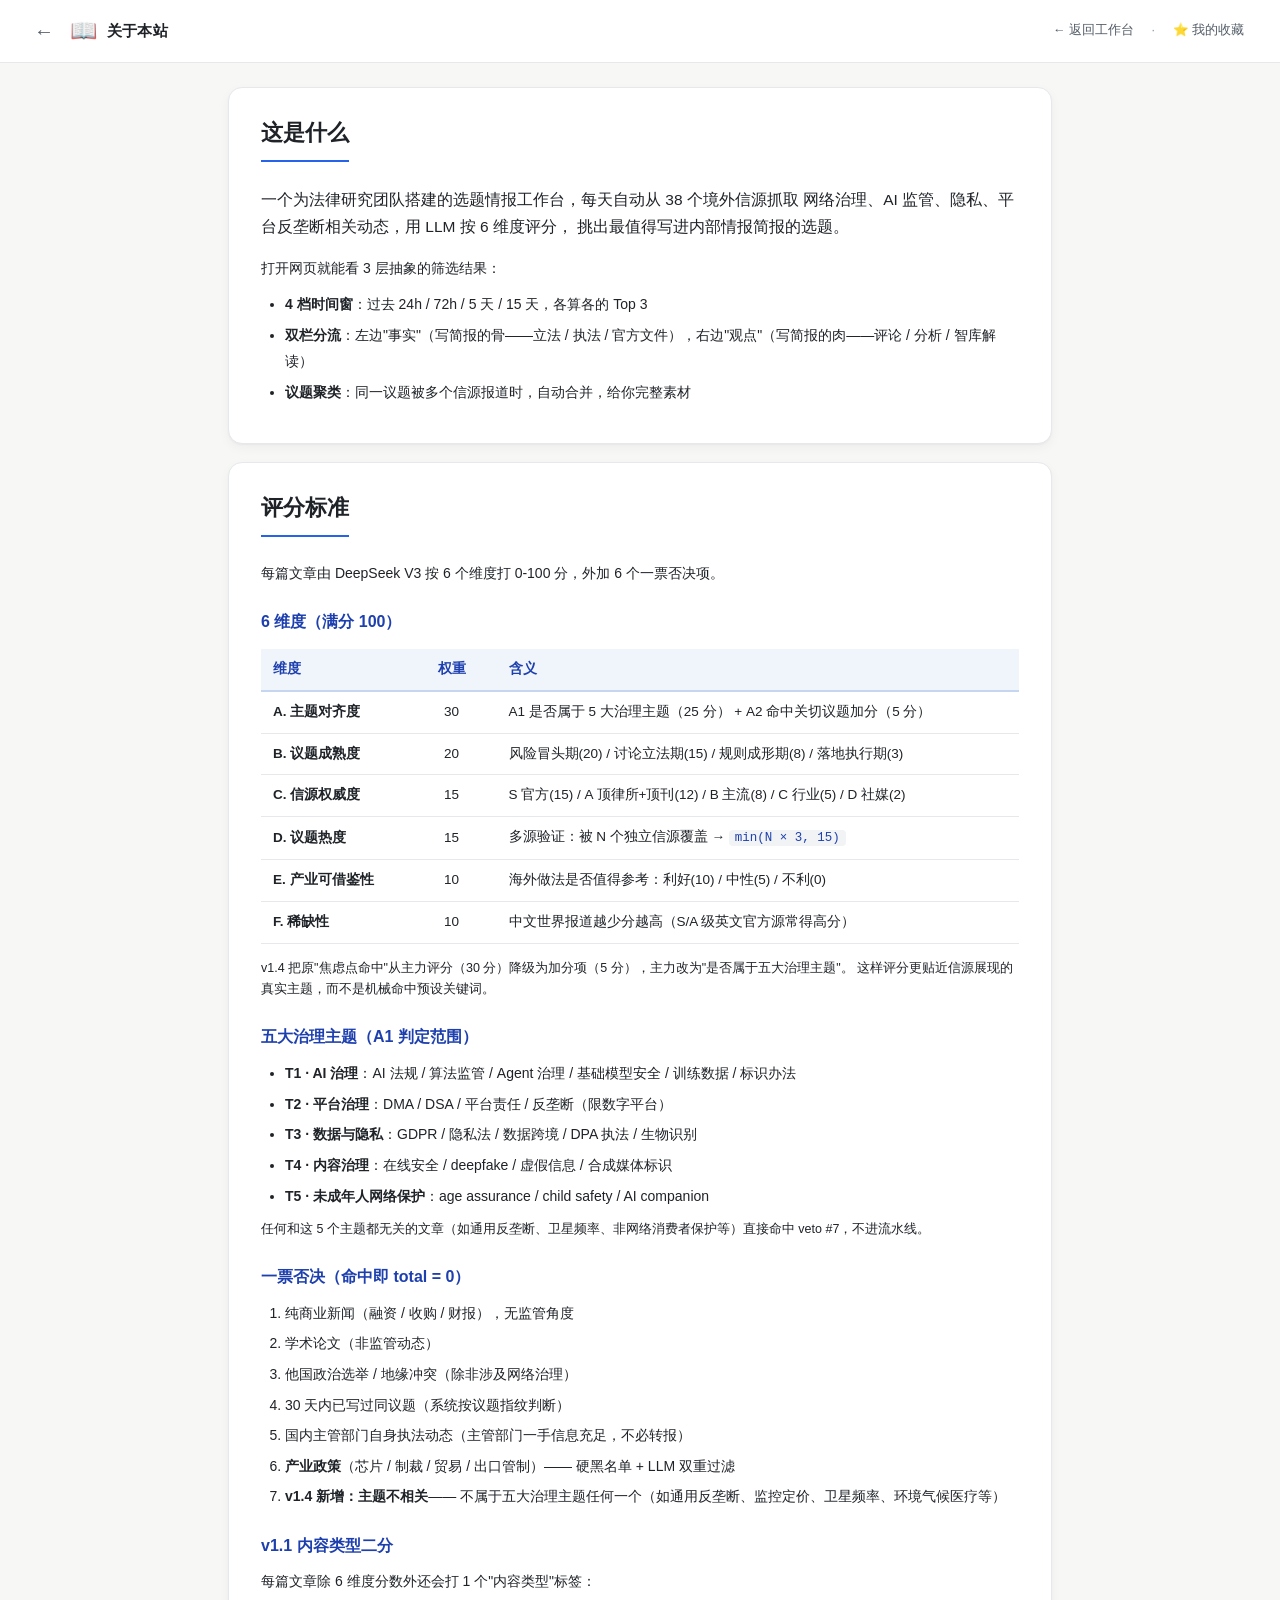
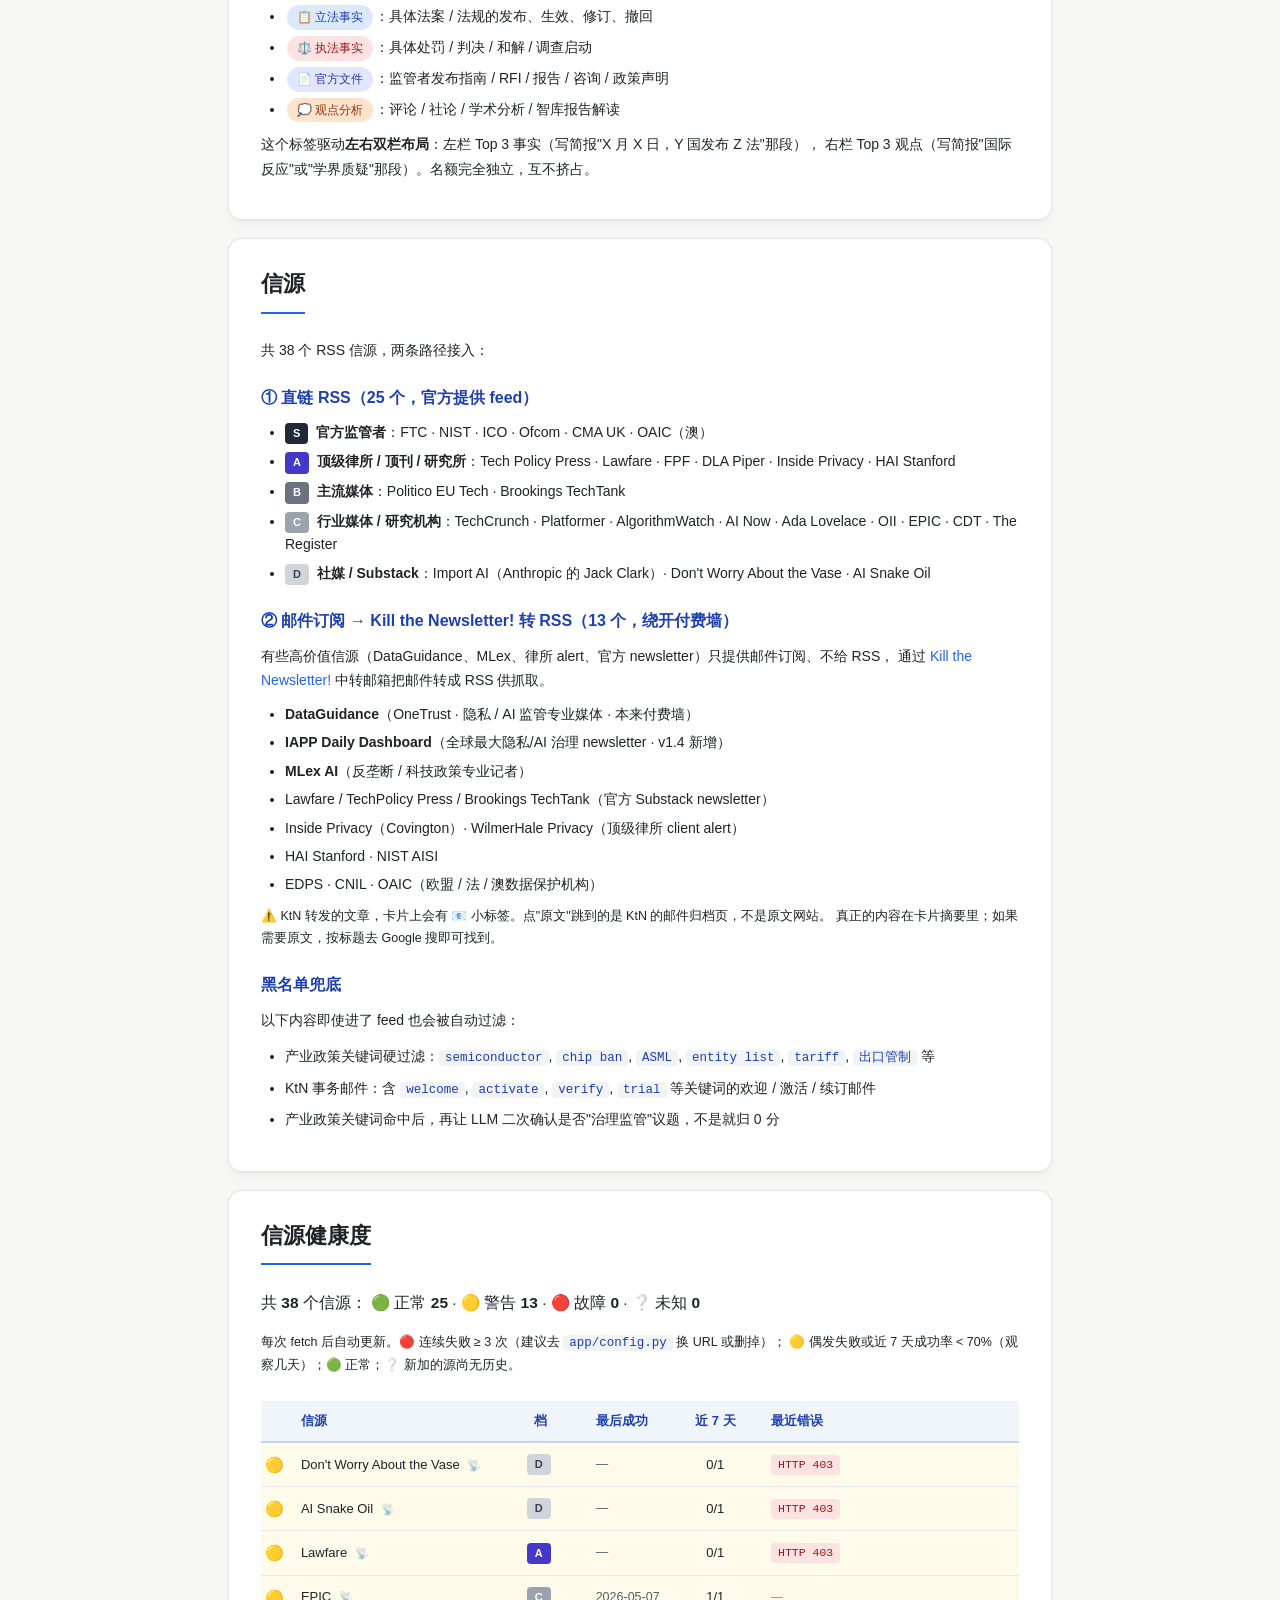
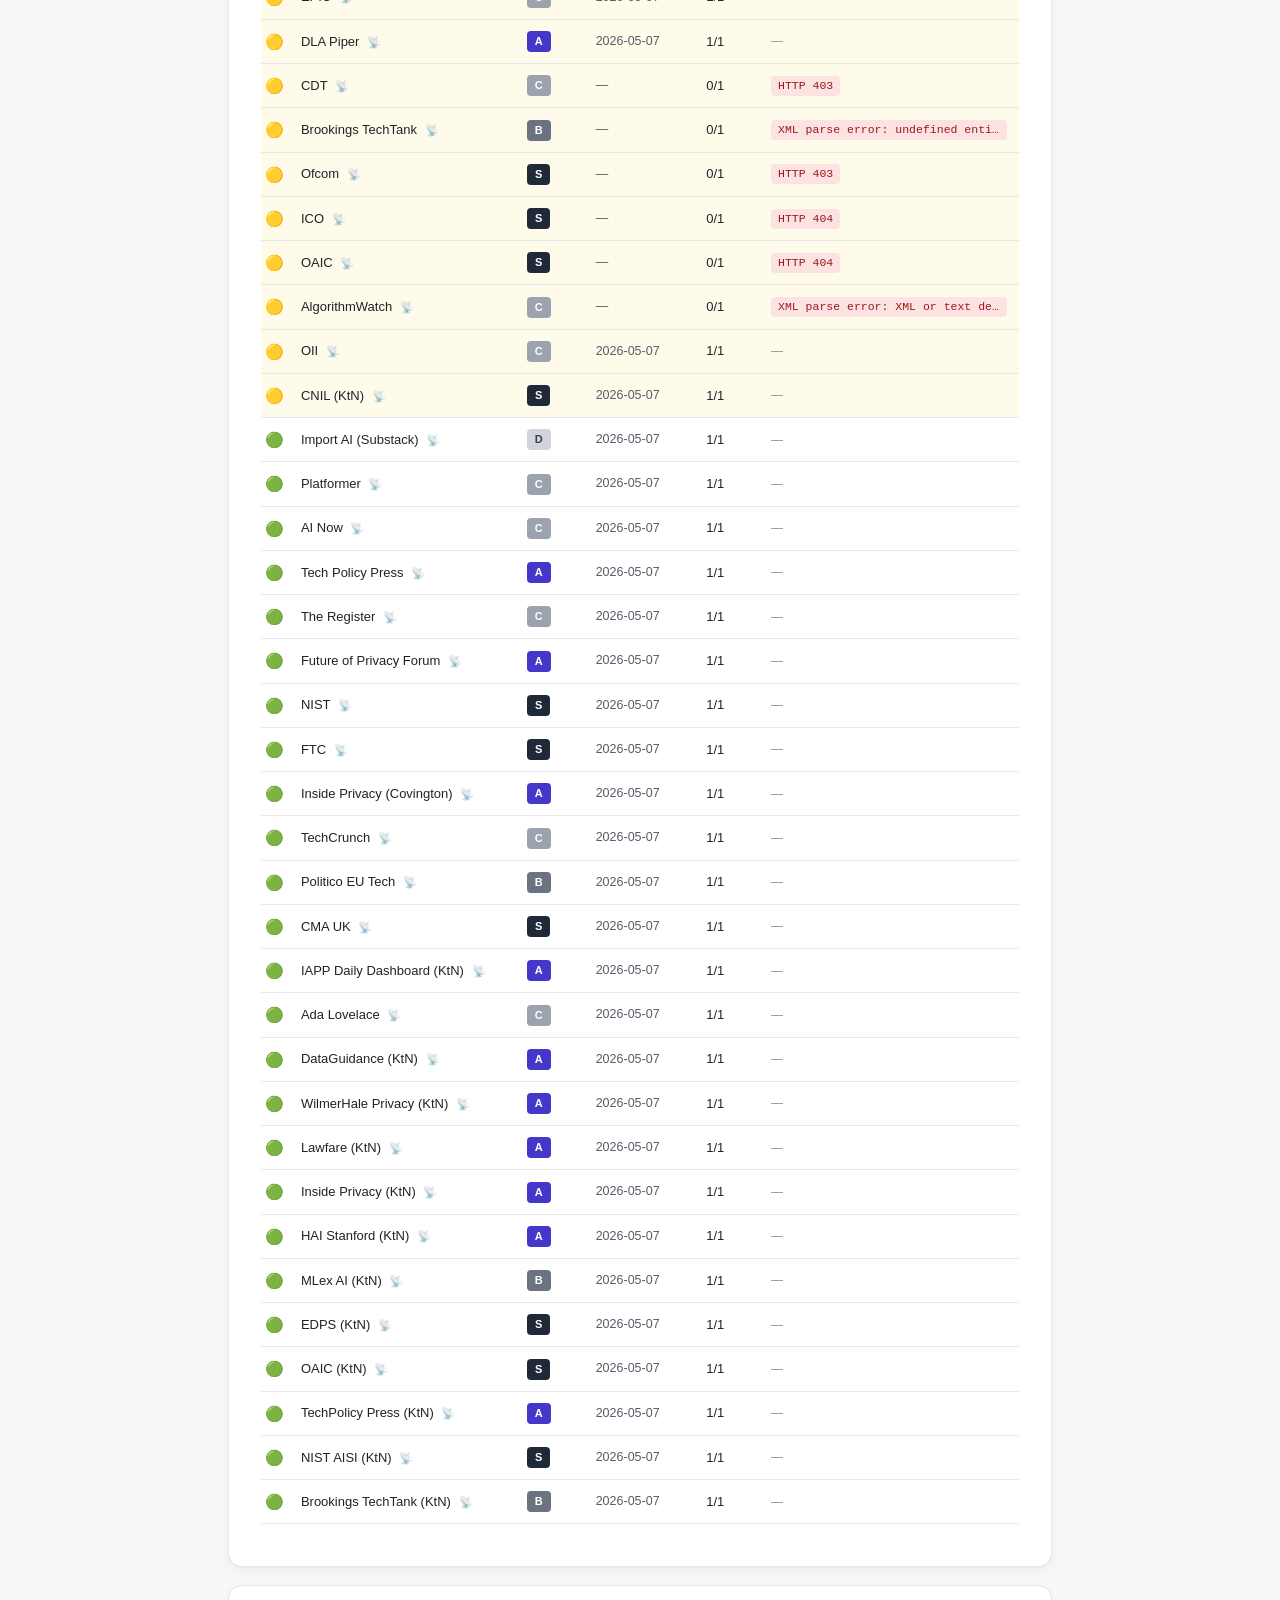
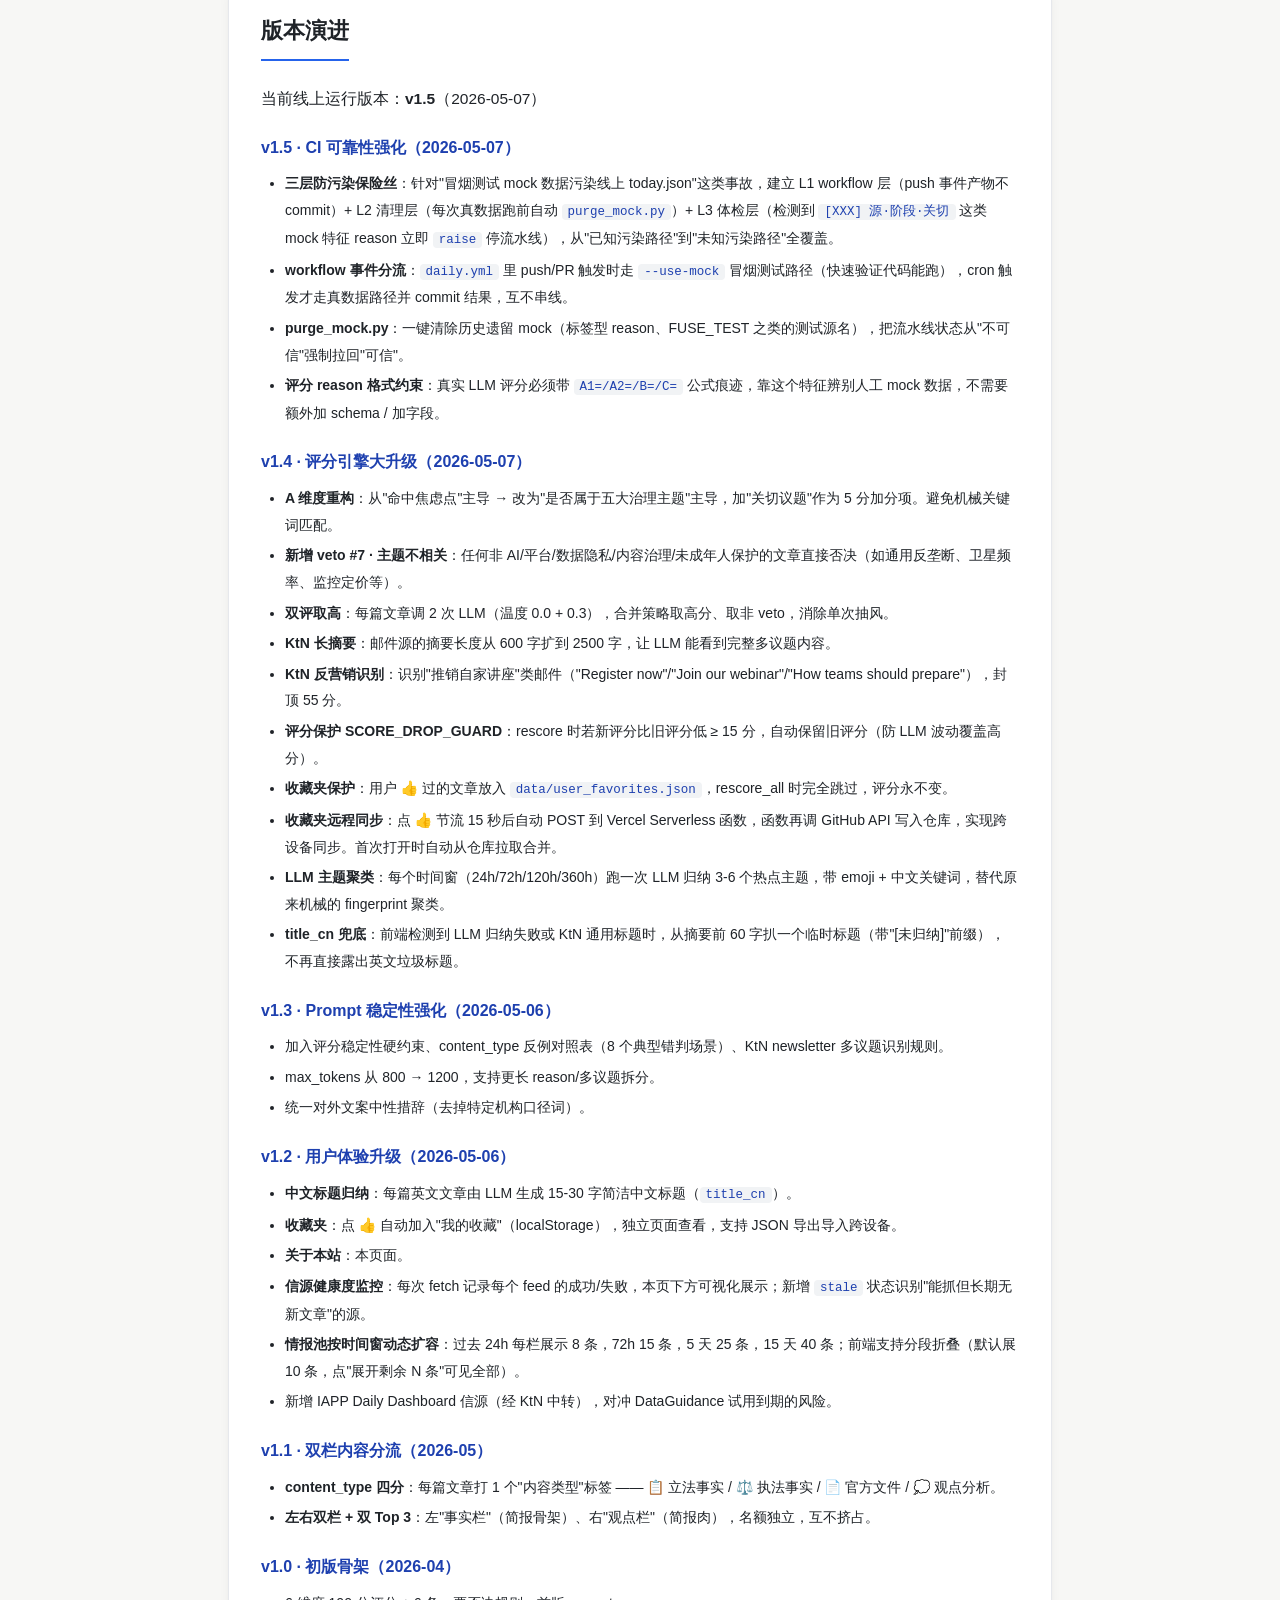
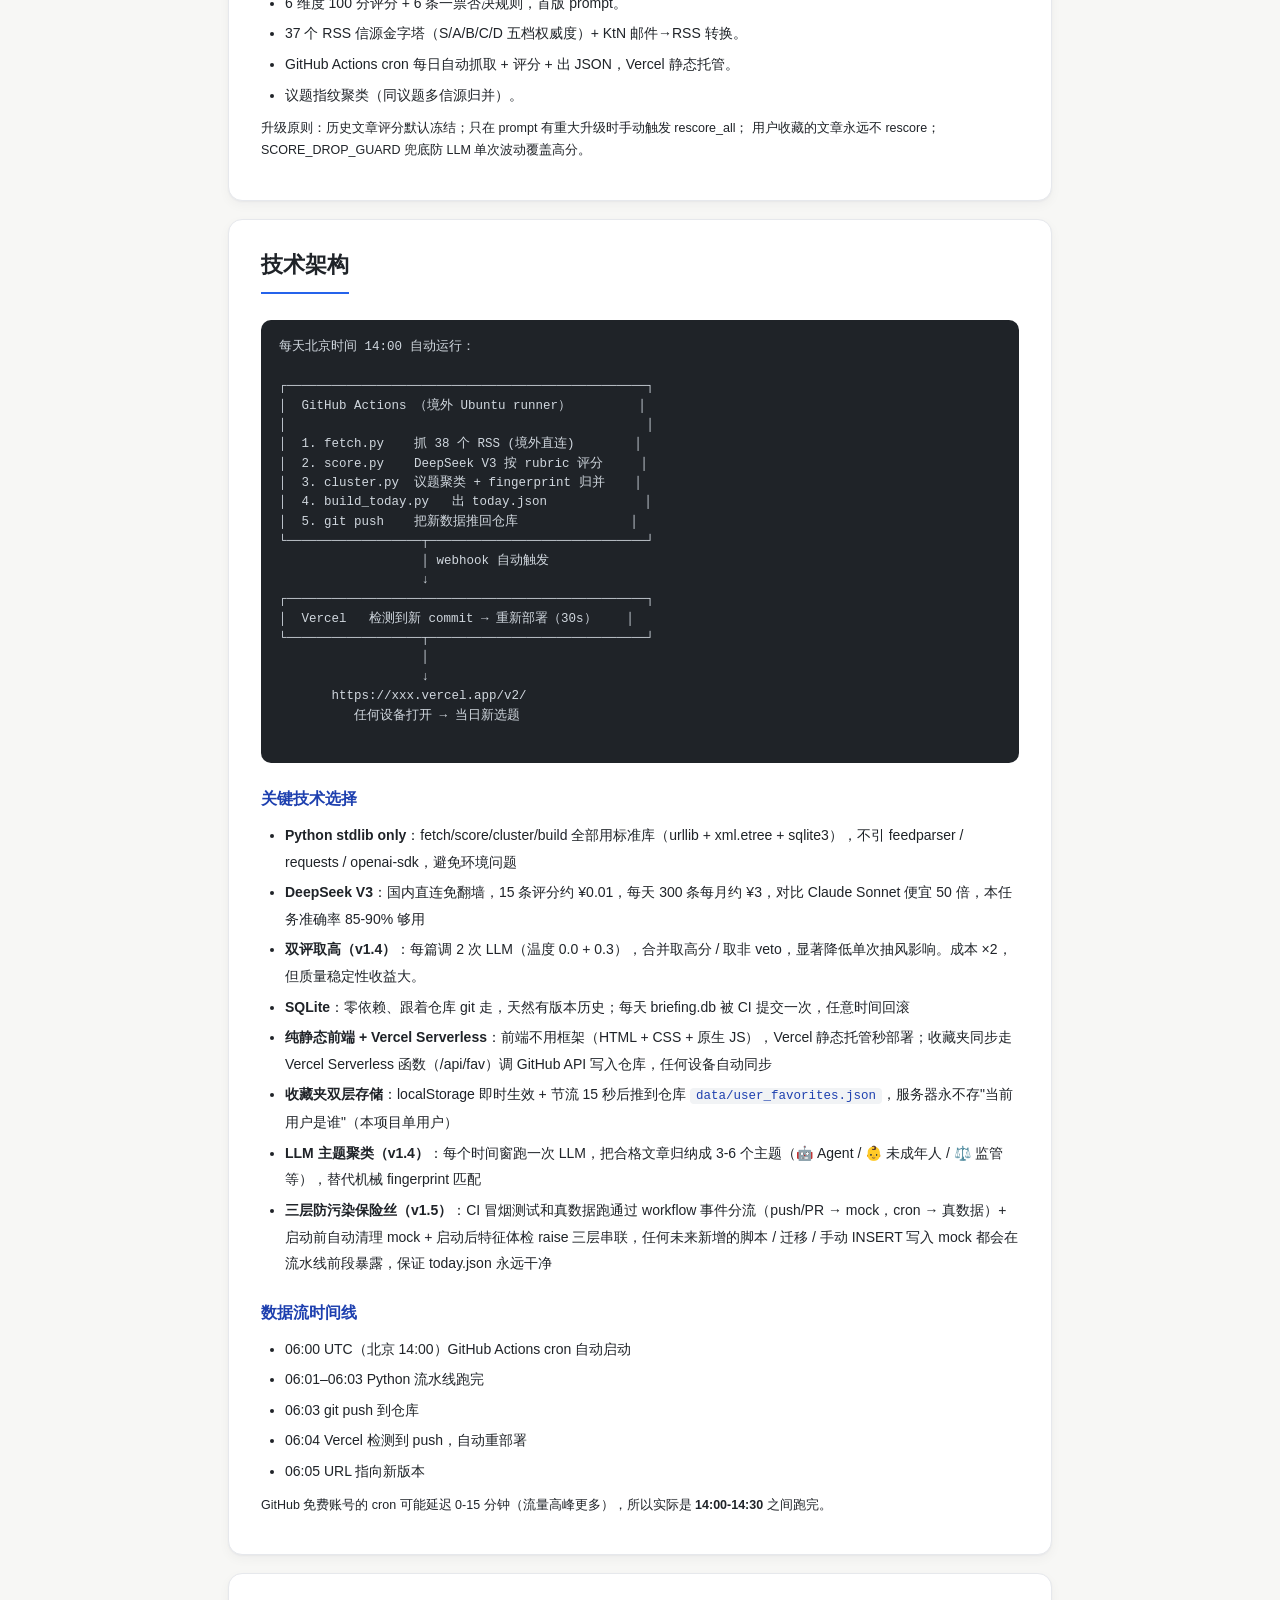
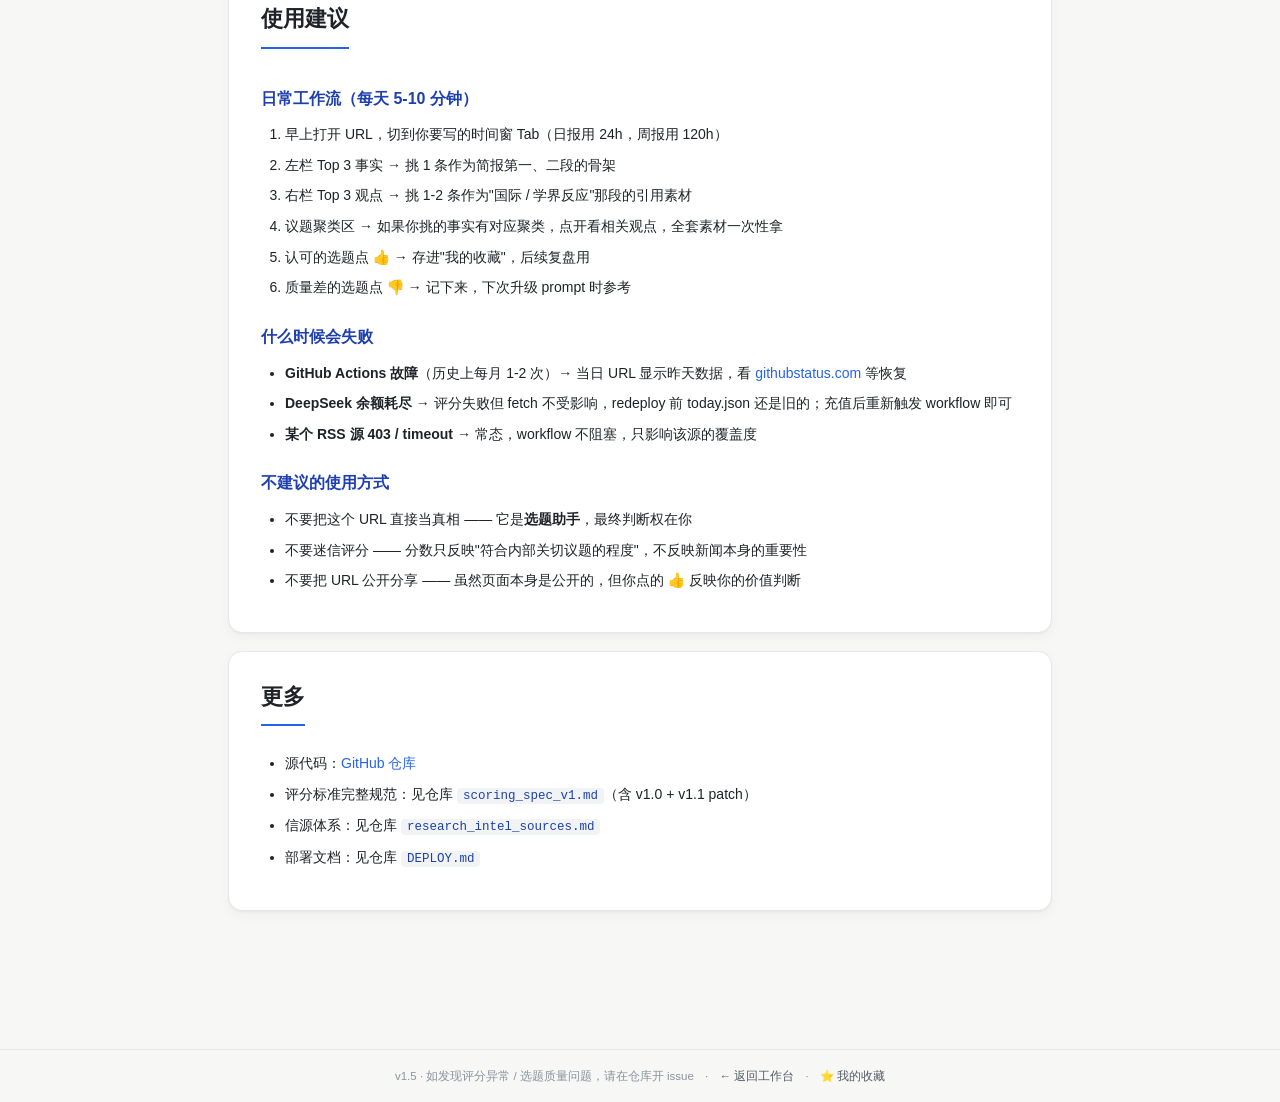
==== commit ded93065: "docs(about): v1.5 版本块 + CI 可靠性亮点 - 新增'v1.5 · CI 可靠性强化'版本块，讲清楚三层防污染保险丝、   workflow 事件分流、purge_mock.py" ====
--- a/v2/about.html
+++ b/v2/about.html
@@ -178,7 +178,15 @@
   <!-- ========== 3.7 版本演进（v1.4 新增） ========== -->
   <section class="about-section">
     <h1>版本演进</h1>
-    <p class="lead">当前线上运行版本：<strong>v1.4</strong>（2026-05-07）</p>
+    <p class="lead">当前线上运行版本：<strong>v1.5</strong>（2026-05-07）</p>
+
+    <h2>v1.5 · CI 可靠性强化（2026-05-07）</h2>
+    <ul>
+      <li><strong>三层防污染保险丝</strong>：针对"冒烟测试 mock 数据污染线上 today.json"这类事故，建立 L1 workflow 层（push 事件产物不 commit）+ L2 清理层（每次真数据跑前自动 <code>purge_mock.py</code>）+ L3 体检层（检测到 <code>[XXX] 源·阶段·关切</code> 这类 mock 特征 reason 立即 <code>raise</code> 停流水线），从"已知污染路径"到"未知污染路径"全覆盖。</li>
+      <li><strong>workflow 事件分流</strong>：<code>daily.yml</code> 里 push/PR 触发时走 <code>--use-mock</code> 冒烟测试路径（快速验证代码能跑），cron 触发才走真数据路径并 commit 结果，互不串线。</li>
+      <li><strong>purge_mock.py</strong>：一键清除历史遗留 mock（标签型 reason、FUSE_TEST 之类的测试源名），把流水线状态从"不可信"强制拉回"可信"。</li>
+      <li><strong>评分 reason 格式约束</strong>：真实 LLM 评分必须带 <code>A1=/A2=/B=/C=</code> 公式痕迹，靠这个特征辨别人工 mock 数据，不需要额外加 schema / 加字段。</li>
+    </ul>
 
     <h2>v1.4 · 评分引擎大升级（2026-05-07）</h2>
     <ul>
@@ -266,6 +274,7 @@
       <li><strong>纯静态前端 + Vercel Serverless</strong>：前端不用框架（HTML + CSS + 原生 JS），Vercel 静态托管秒部署；收藏夹同步走 Vercel Serverless 函数（/api/fav）调 GitHub API 写入仓库，任何设备自动同步</li>
       <li><strong>收藏夹双层存储</strong>：localStorage 即时生效 + 节流 15 秒后推到仓库 <code>data/user_favorites.json</code>，服务器永不存"当前用户是谁"（本项目单用户）</li>
       <li><strong>LLM 主题聚类（v1.4）</strong>：每个时间窗跑一次 LLM，把合格文章归纳成 3-6 个主题（🤖 Agent / 👶 未成年人 / ⚖️ 监管等），替代机械 fingerprint 匹配</li>
+      <li><strong>三层防污染保险丝（v1.5）</strong>：CI 冒烟测试和真数据跑通过 workflow 事件分流（push/PR → mock，cron → 真数据）+ 启动前自动清理 mock + 启动后特征体检 raise 三层串联，任何未来新增的脚本 / 迁移 / 手动 INSERT 写入 mock 都会在流水线前段暴露，保证 today.json 永远干净</li>
     </ul>
 
     <h2>数据流时间线</h2>
@@ -323,7 +332,7 @@
 </main>
 
 <footer class="footer">
-  <span class="muted">v1.4 · 如发现评分异常 / 选题质量问题，请在仓库开 issue</span>
+  <span class="muted">v1.5 · 如发现评分异常 / 选题质量问题，请在仓库开 issue</span>
   <span class="footer-sep">·</span>
   <a href="index.html" class="footer-link">← 返回工作台</a>
   <span class="footer-sep">·</span>
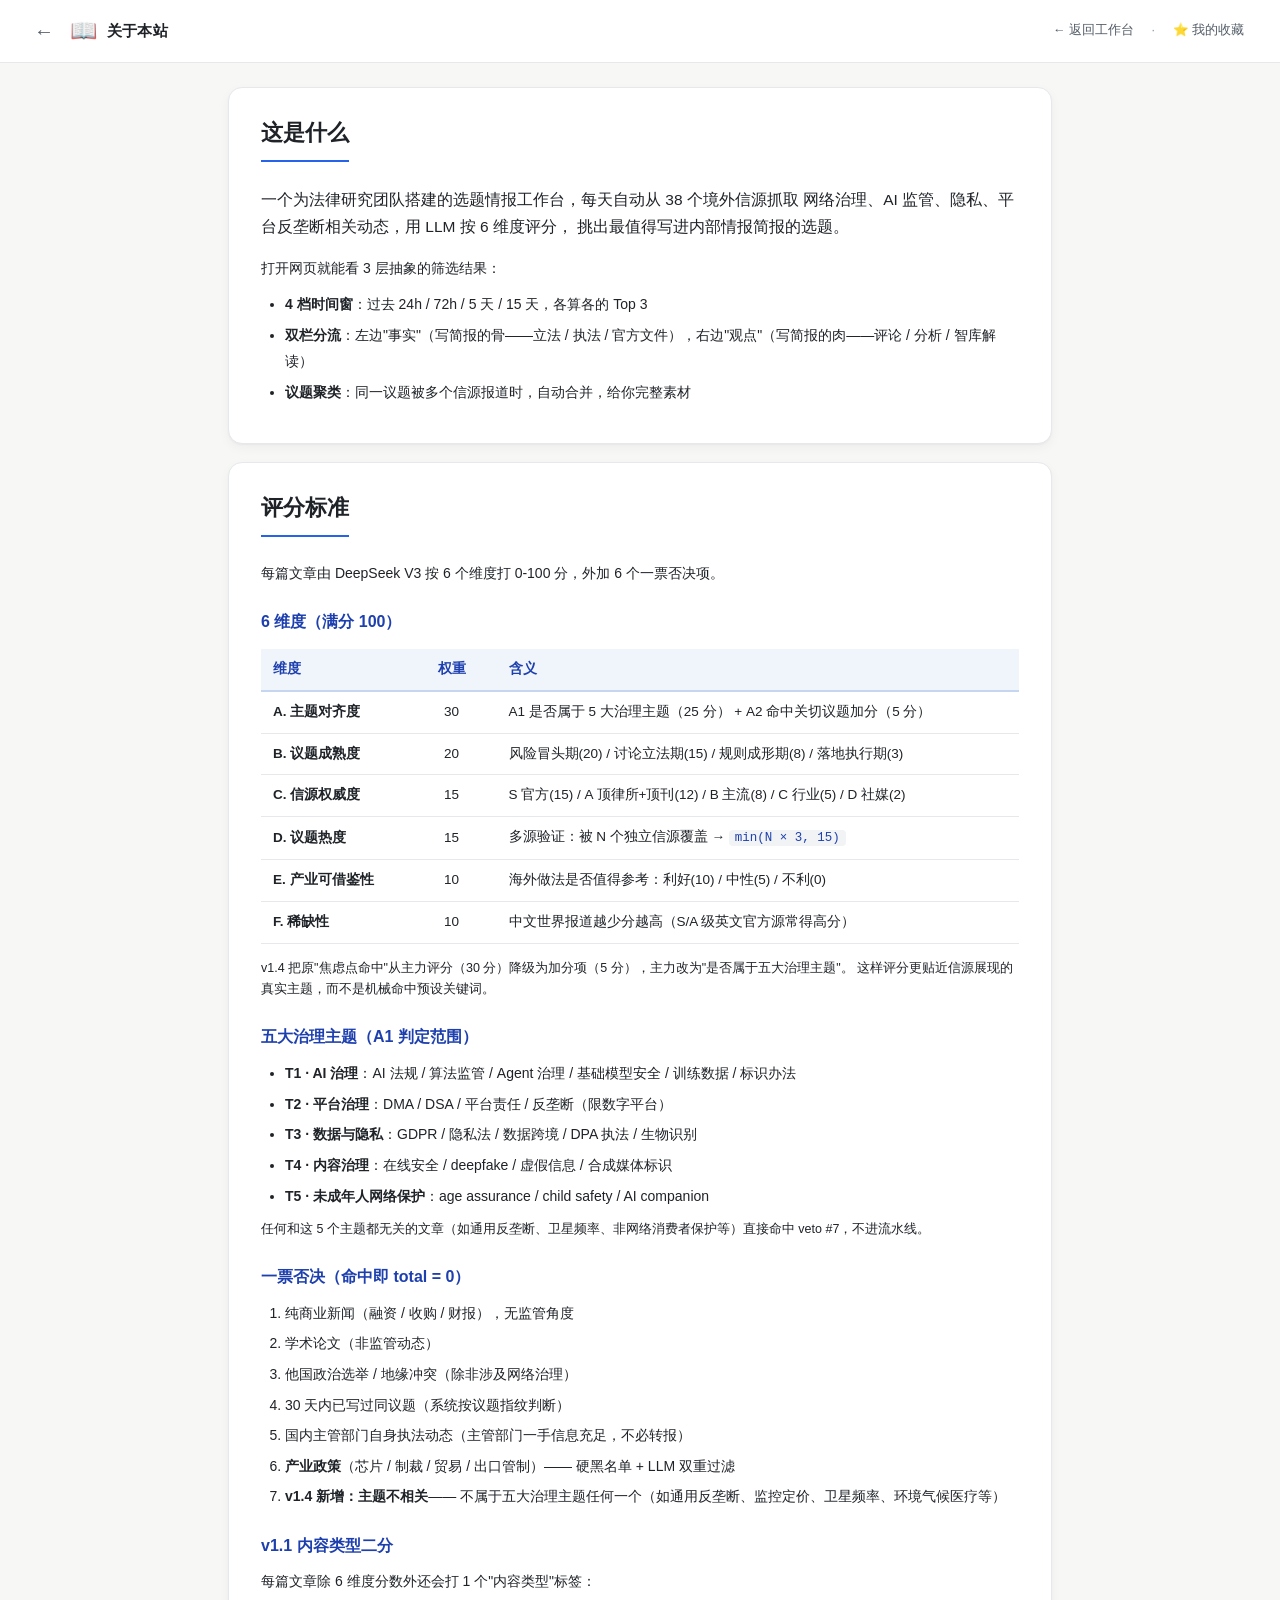
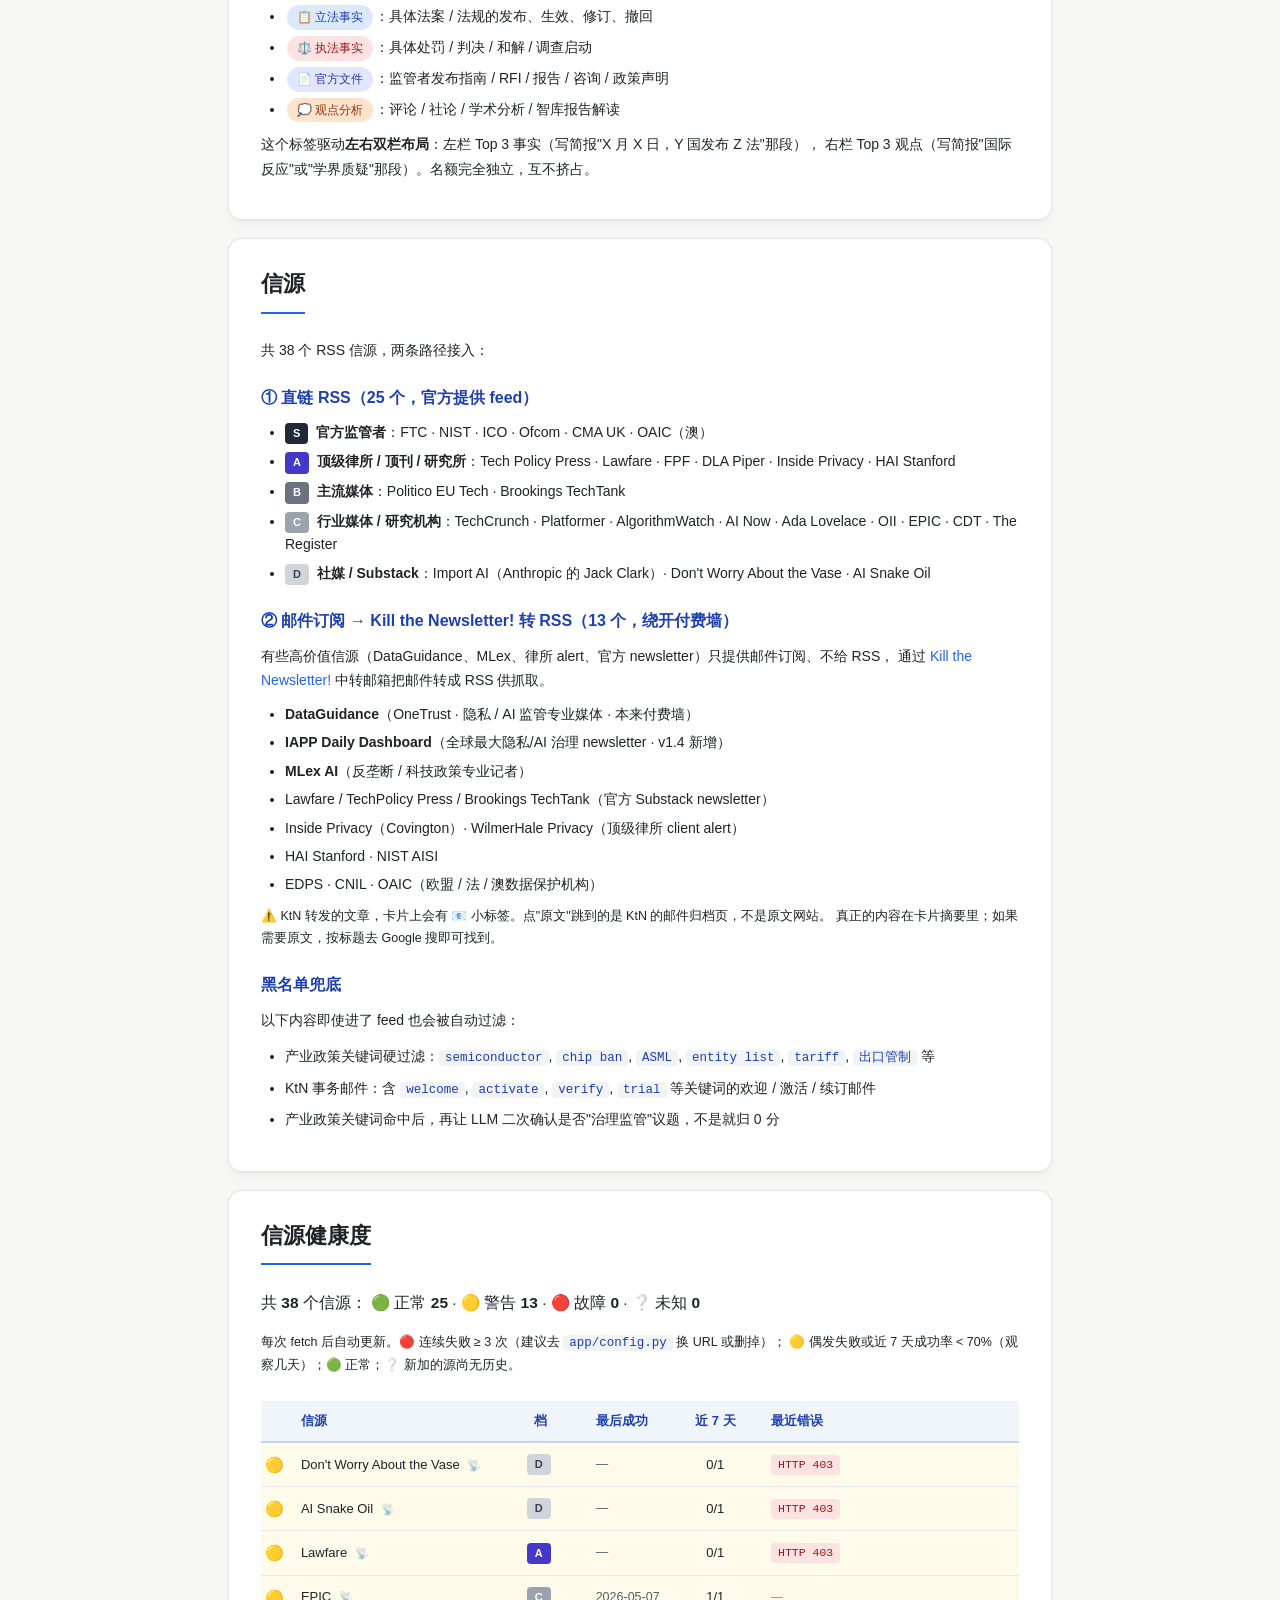
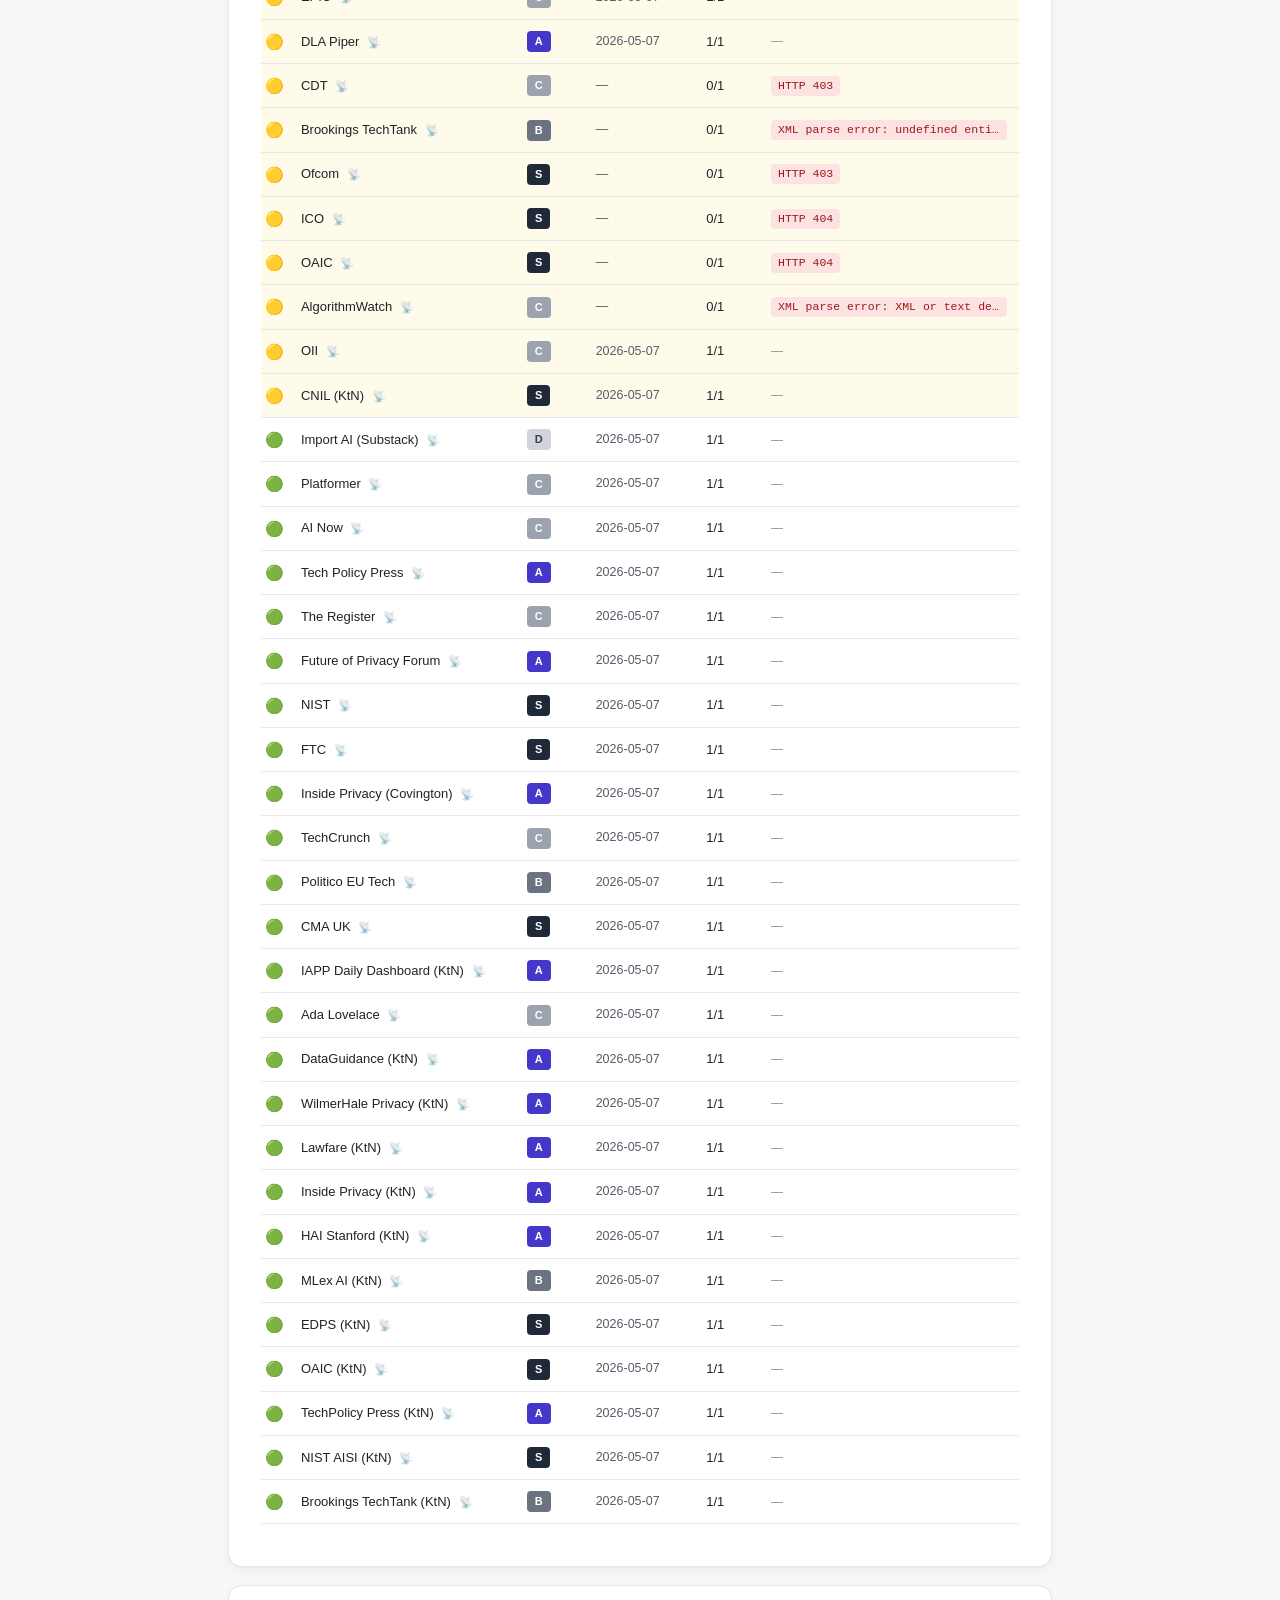
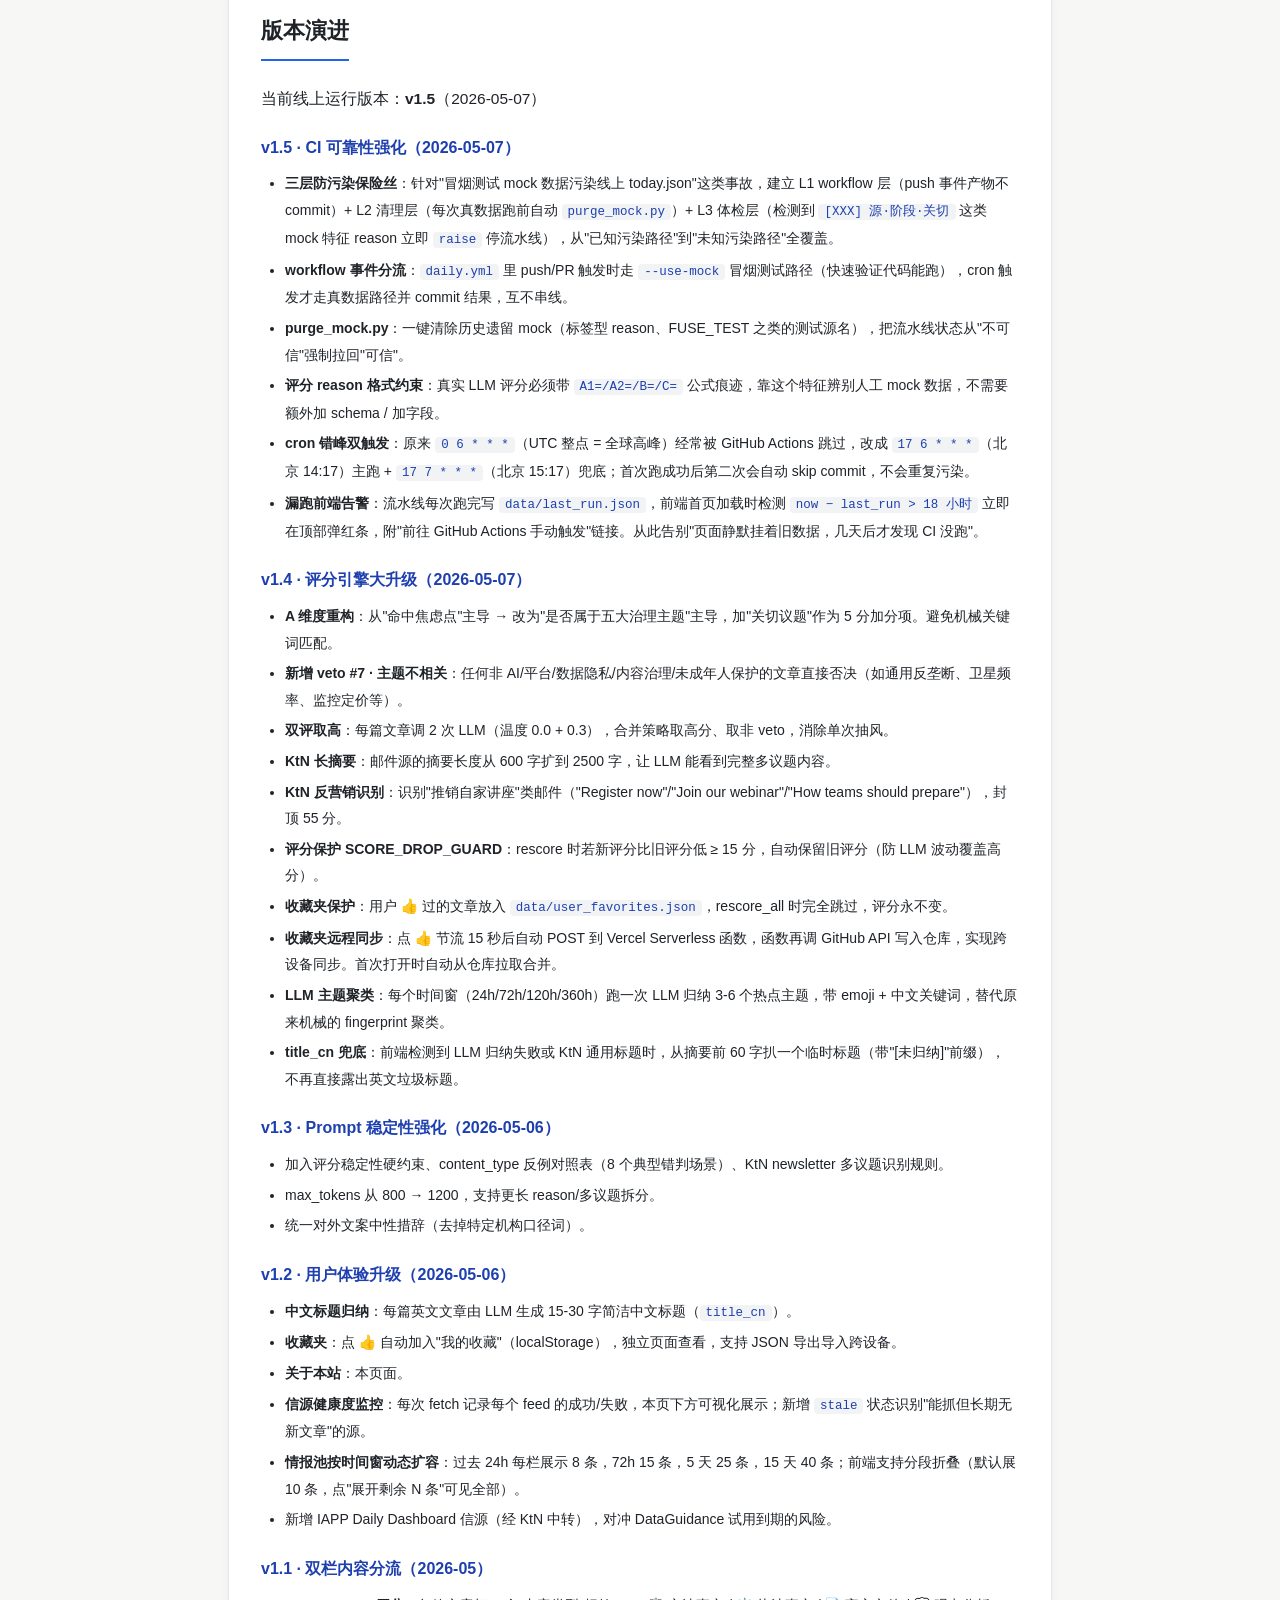
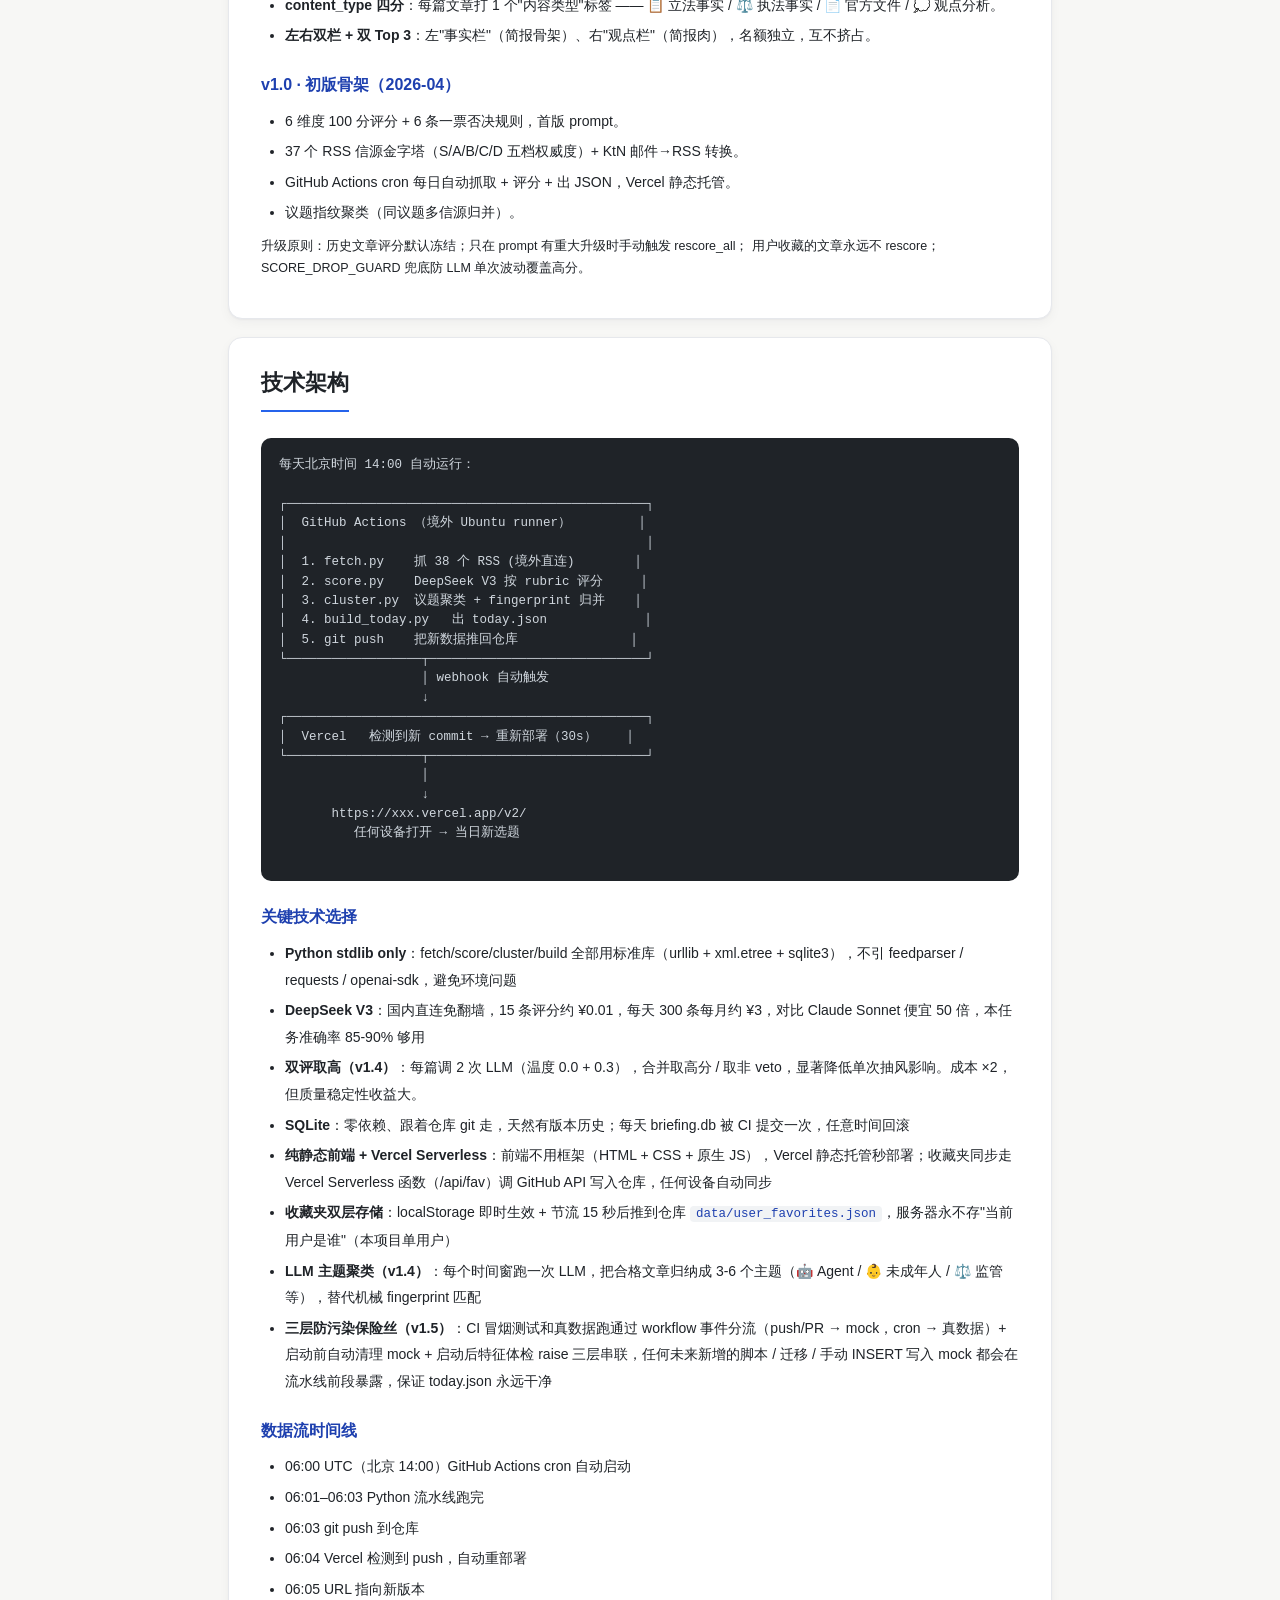
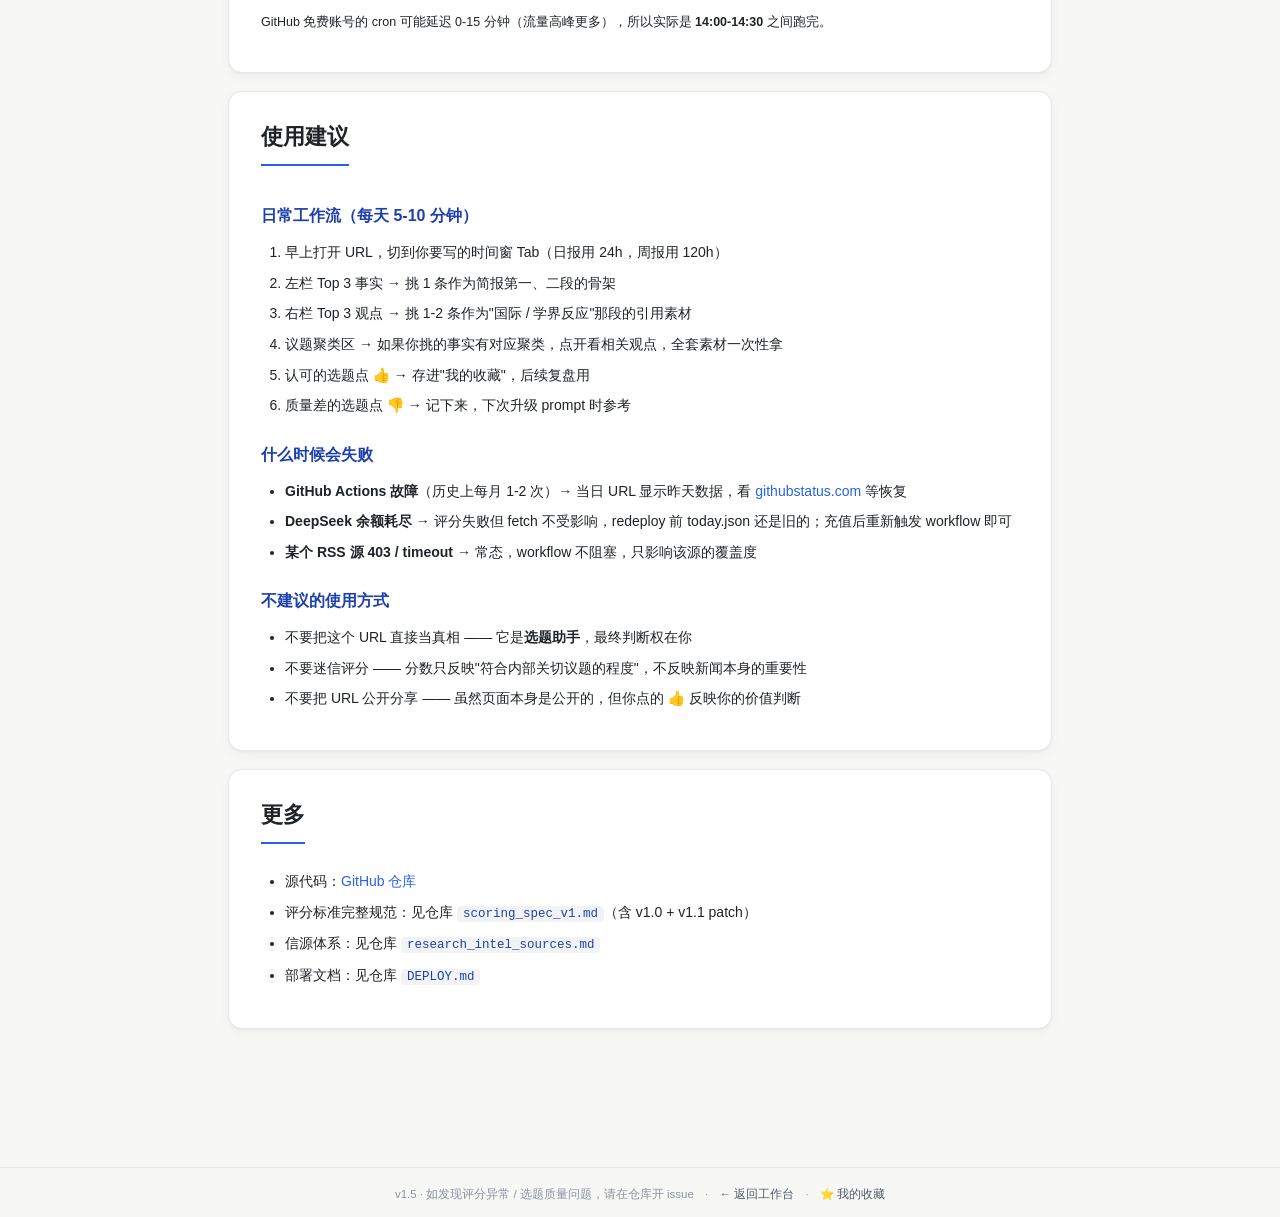
==== commit 3ae35371: "feat(v1.5): cron 错峰双触发 + 漏跑前端红条告警 A. cron 错峰双触发（daily.yml） - 原 0 6 * * *（UTC 整点 = 全球高峰）经常被 GitHub Ac" ====
--- a/v2/about.html
+++ b/v2/about.html
@@ -186,6 +186,8 @@
       <li><strong>workflow 事件分流</strong>：<code>daily.yml</code> 里 push/PR 触发时走 <code>--use-mock</code> 冒烟测试路径（快速验证代码能跑），cron 触发才走真数据路径并 commit 结果，互不串线。</li>
       <li><strong>purge_mock.py</strong>：一键清除历史遗留 mock（标签型 reason、FUSE_TEST 之类的测试源名），把流水线状态从"不可信"强制拉回"可信"。</li>
       <li><strong>评分 reason 格式约束</strong>：真实 LLM 评分必须带 <code>A1=/A2=/B=/C=</code> 公式痕迹，靠这个特征辨别人工 mock 数据，不需要额外加 schema / 加字段。</li>
+      <li><strong>cron 错峰双触发</strong>：原来 <code>0 6 * * *</code>（UTC 整点 = 全球高峰）经常被 GitHub Actions 跳过，改成 <code>17 6 * * *</code>（北京 14:17）主跑 + <code>17 7 * * *</code>（北京 15:17）兜底；首次跑成功后第二次会自动 skip commit，不会重复污染。</li>
+      <li><strong>漏跑前端告警</strong>：流水线每次跑完写 <code>data/last_run.json</code>，前端首页加载时检测 <code>now − last_run &gt; 18 小时</code> 立即在顶部弹红条，附"前往 GitHub Actions 手动触发"链接。从此告别"页面静默挂着旧数据，几天后才发现 CI 没跑"。</li>
     </ul>
 
     <h2>v1.4 · 评分引擎大升级（2026-05-07）</h2>
--- a/v2/style.css
+++ b/v2/style.css
@@ -430,3 +430,52 @@
   .tab { padding: 8px 10px; font-size: 12.5px; }
   .topbar-inner { flex-direction: column; align-items: flex-start; gap: 6px; }
 }
+
+/* ===== v1.5 漏跑告警红条 ===== */
+.stale-run-banner {
+  display: flex;
+  align-items: center;
+  gap: 12px;
+  padding: 10px 18px;
+  background: #fef2f2;
+  border-bottom: 1px solid #fca5a5;
+  color: #991b1b;
+  font-size: 13.5px;
+  line-height: 1.5;
+}
+.stale-run-banner .stale-icon {
+  font-size: 16px;
+  flex-shrink: 0;
+}
+.stale-run-banner .stale-text {
+  flex: 1;
+  min-width: 0;
+}
+.stale-run-banner .stale-text strong {
+  color: #7f1d1d;
+  font-weight: 600;
+}
+.stale-run-banner .stale-text a {
+  color: #b91c1c;
+  text-decoration: underline;
+  margin-left: 6px;
+  white-space: nowrap;
+}
+.stale-run-banner .stale-text a:hover {
+  color: #7f1d1d;
+}
+.stale-run-banner .stale-close {
+  background: transparent;
+  border: 0;
+  color: #991b1b;
+  font-size: 20px;
+  line-height: 1;
+  cursor: pointer;
+  padding: 0 4px;
+  flex-shrink: 0;
+}
+.stale-run-banner .stale-close:hover { color: #450a0a; }
+@media (max-width: 760px) {
+  .stale-run-banner { font-size: 12.5px; padding: 8px 12px; gap: 8px; }
+  .stale-run-banner .stale-text a { display: inline-block; margin-top: 2px; }
+}
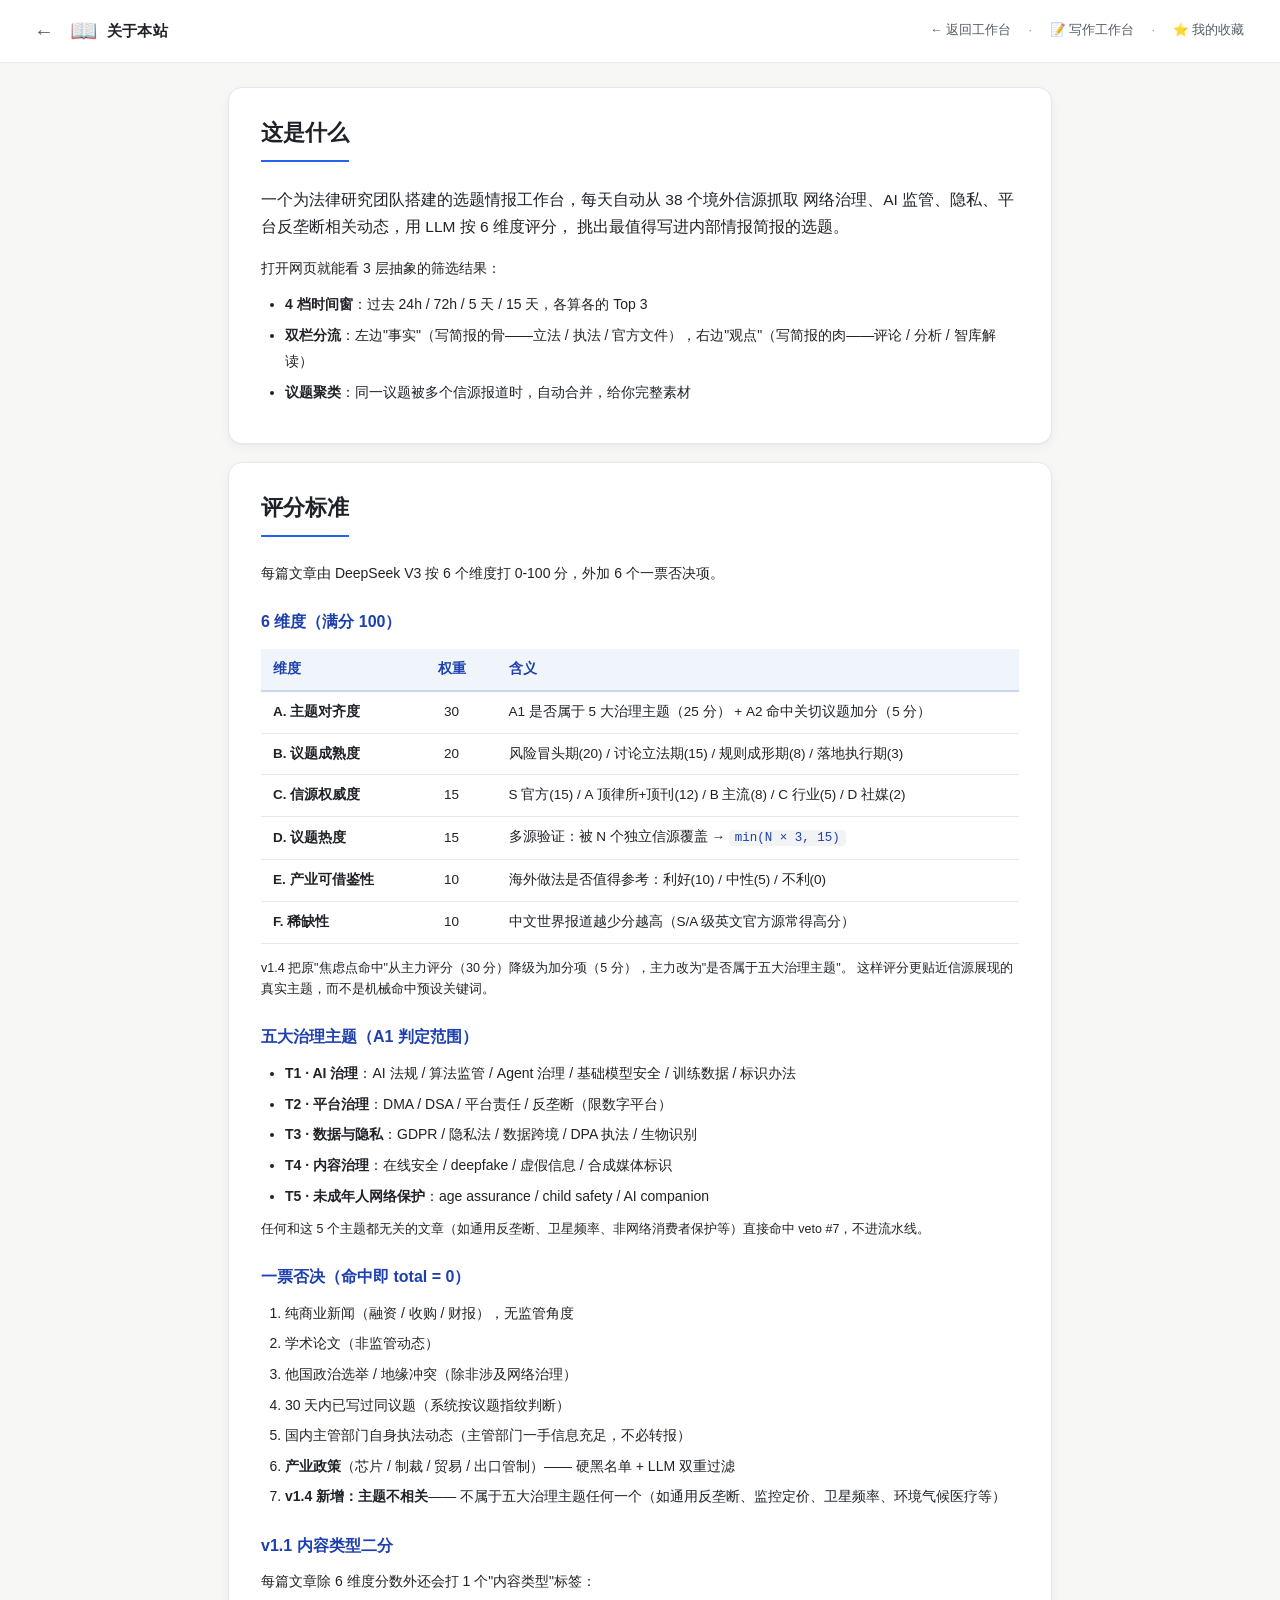
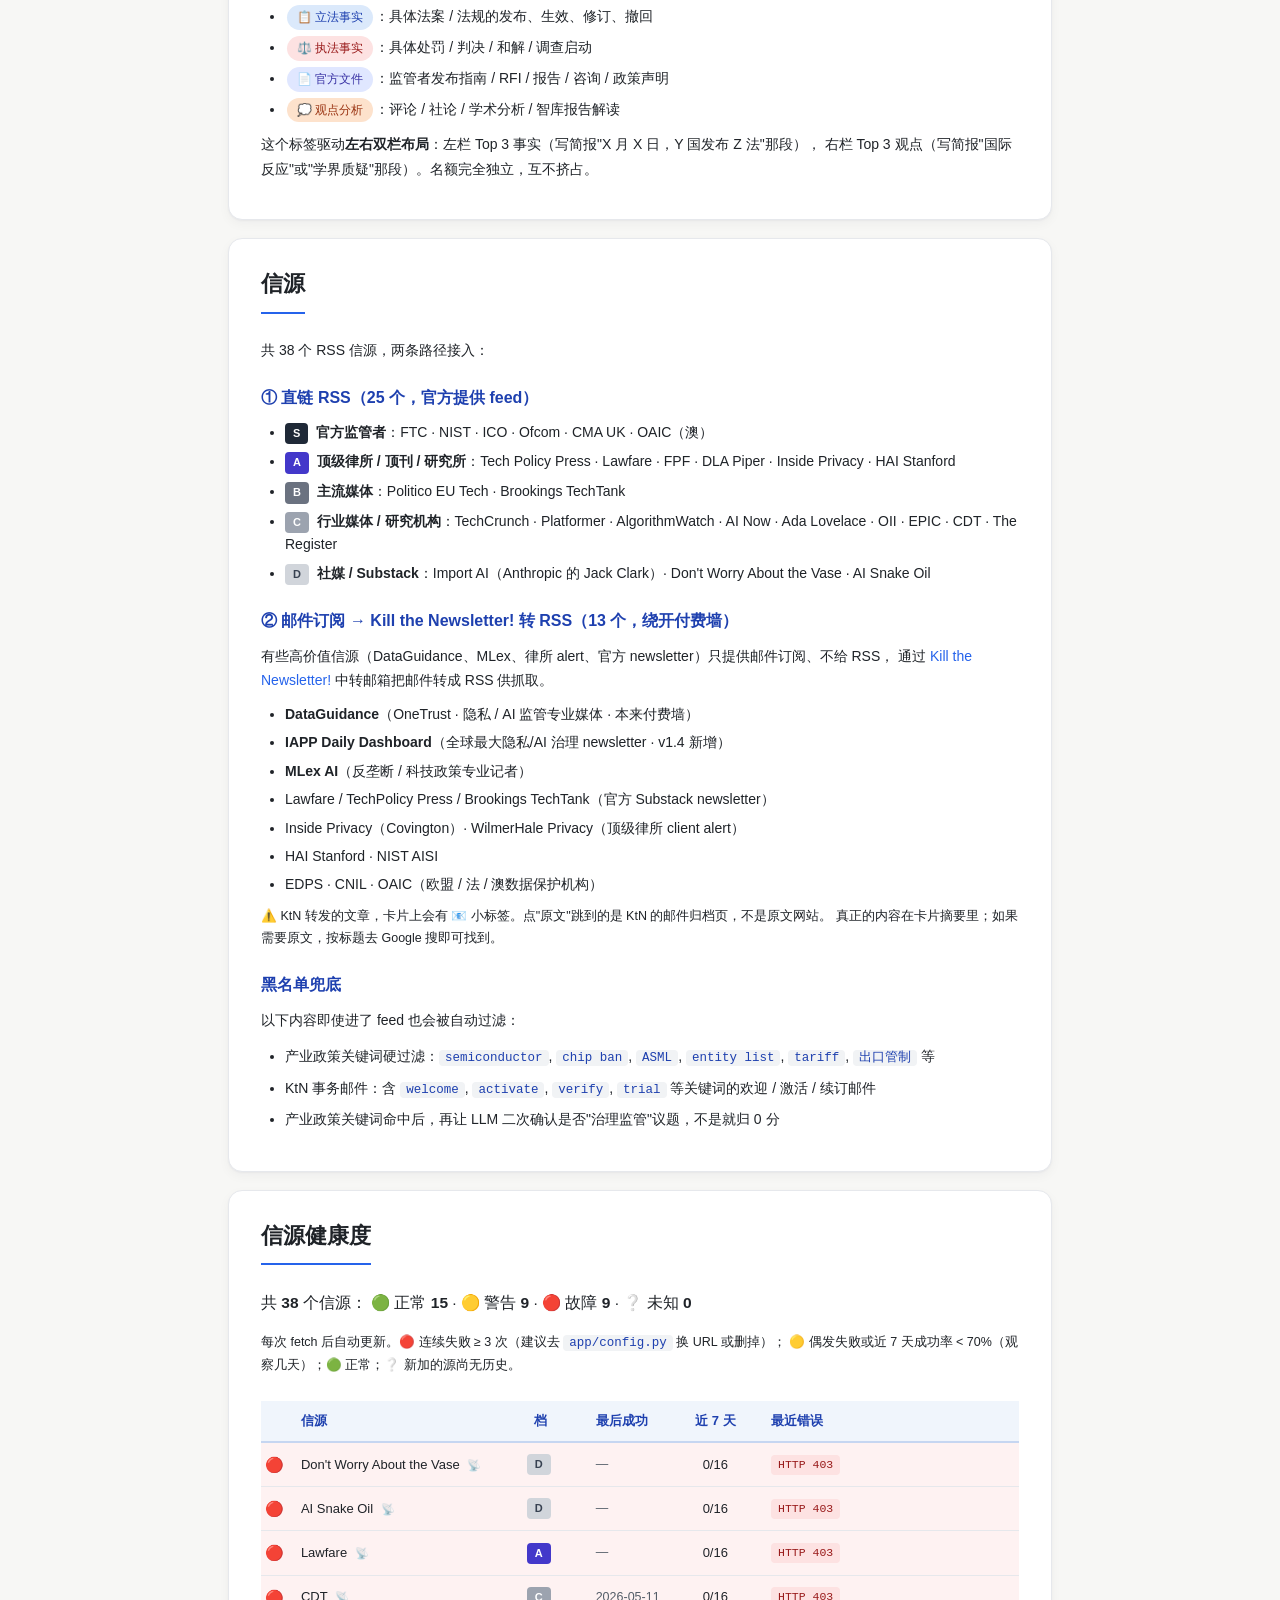
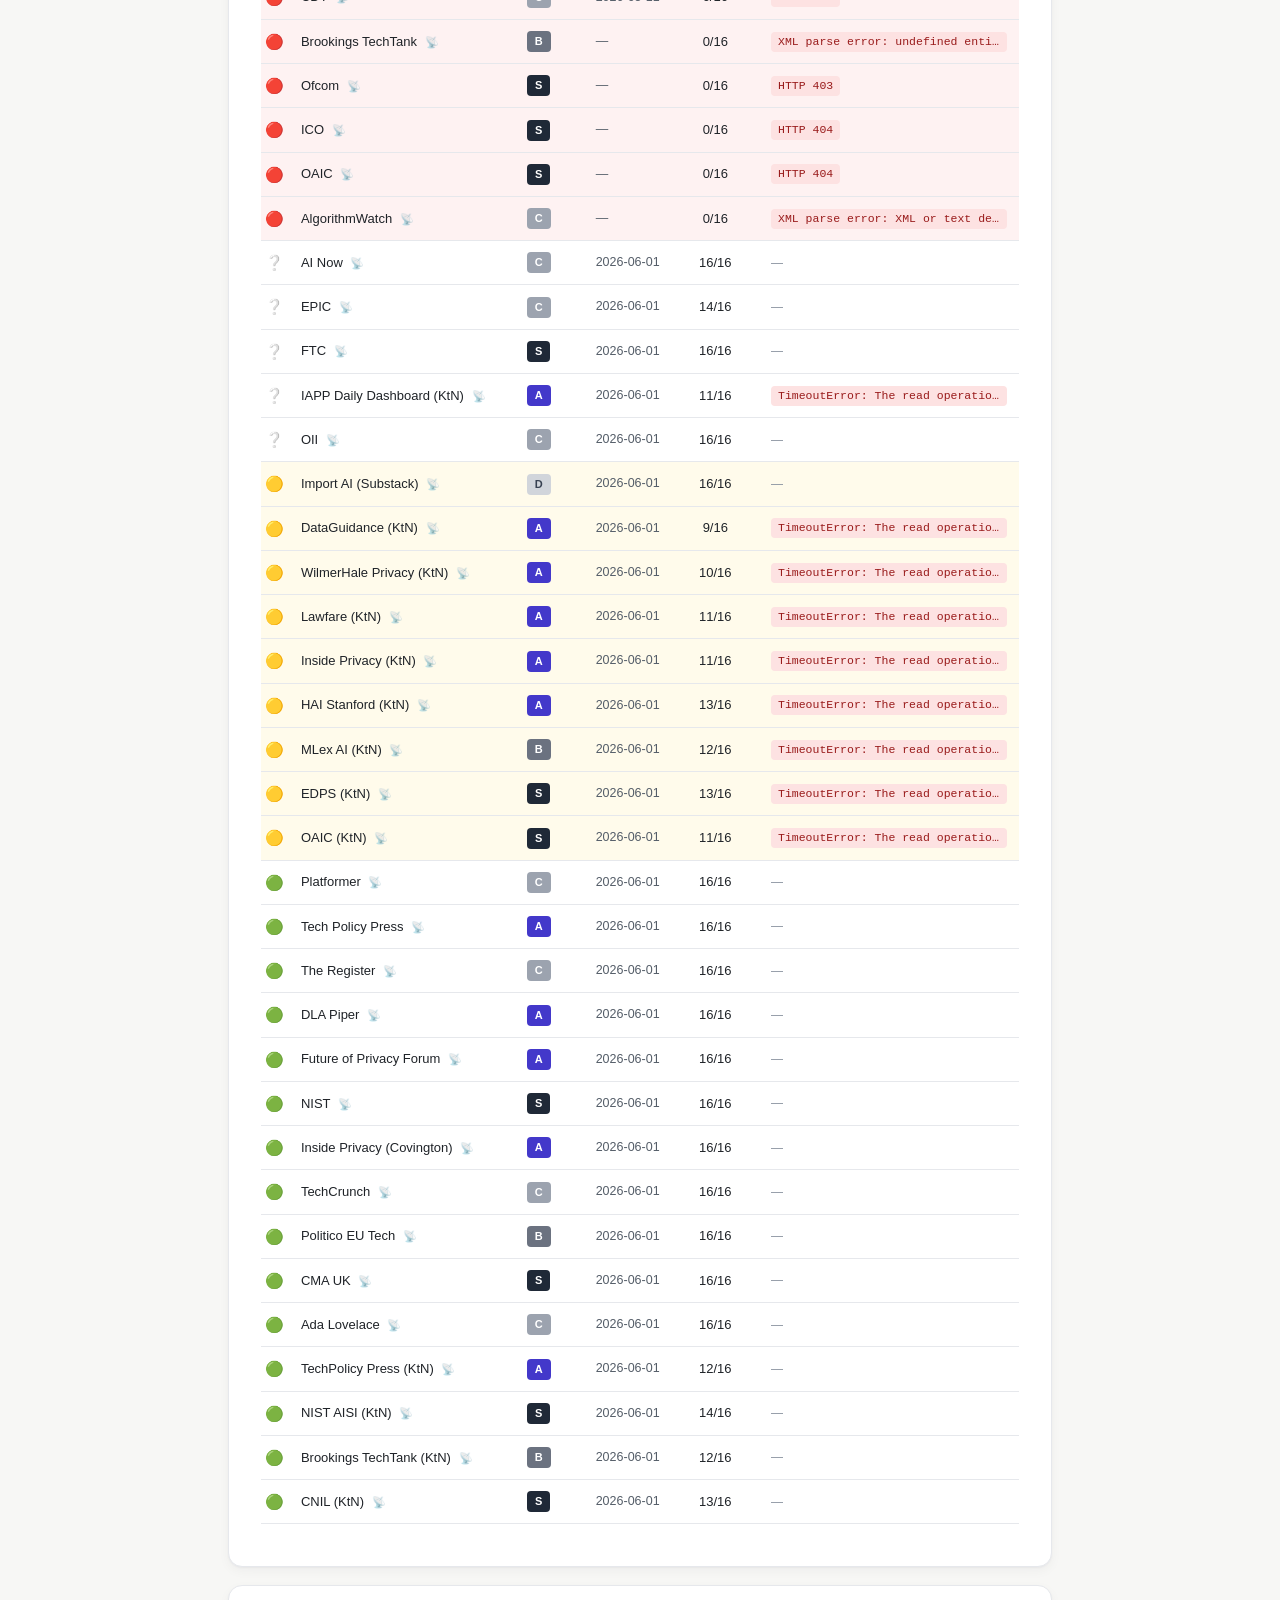
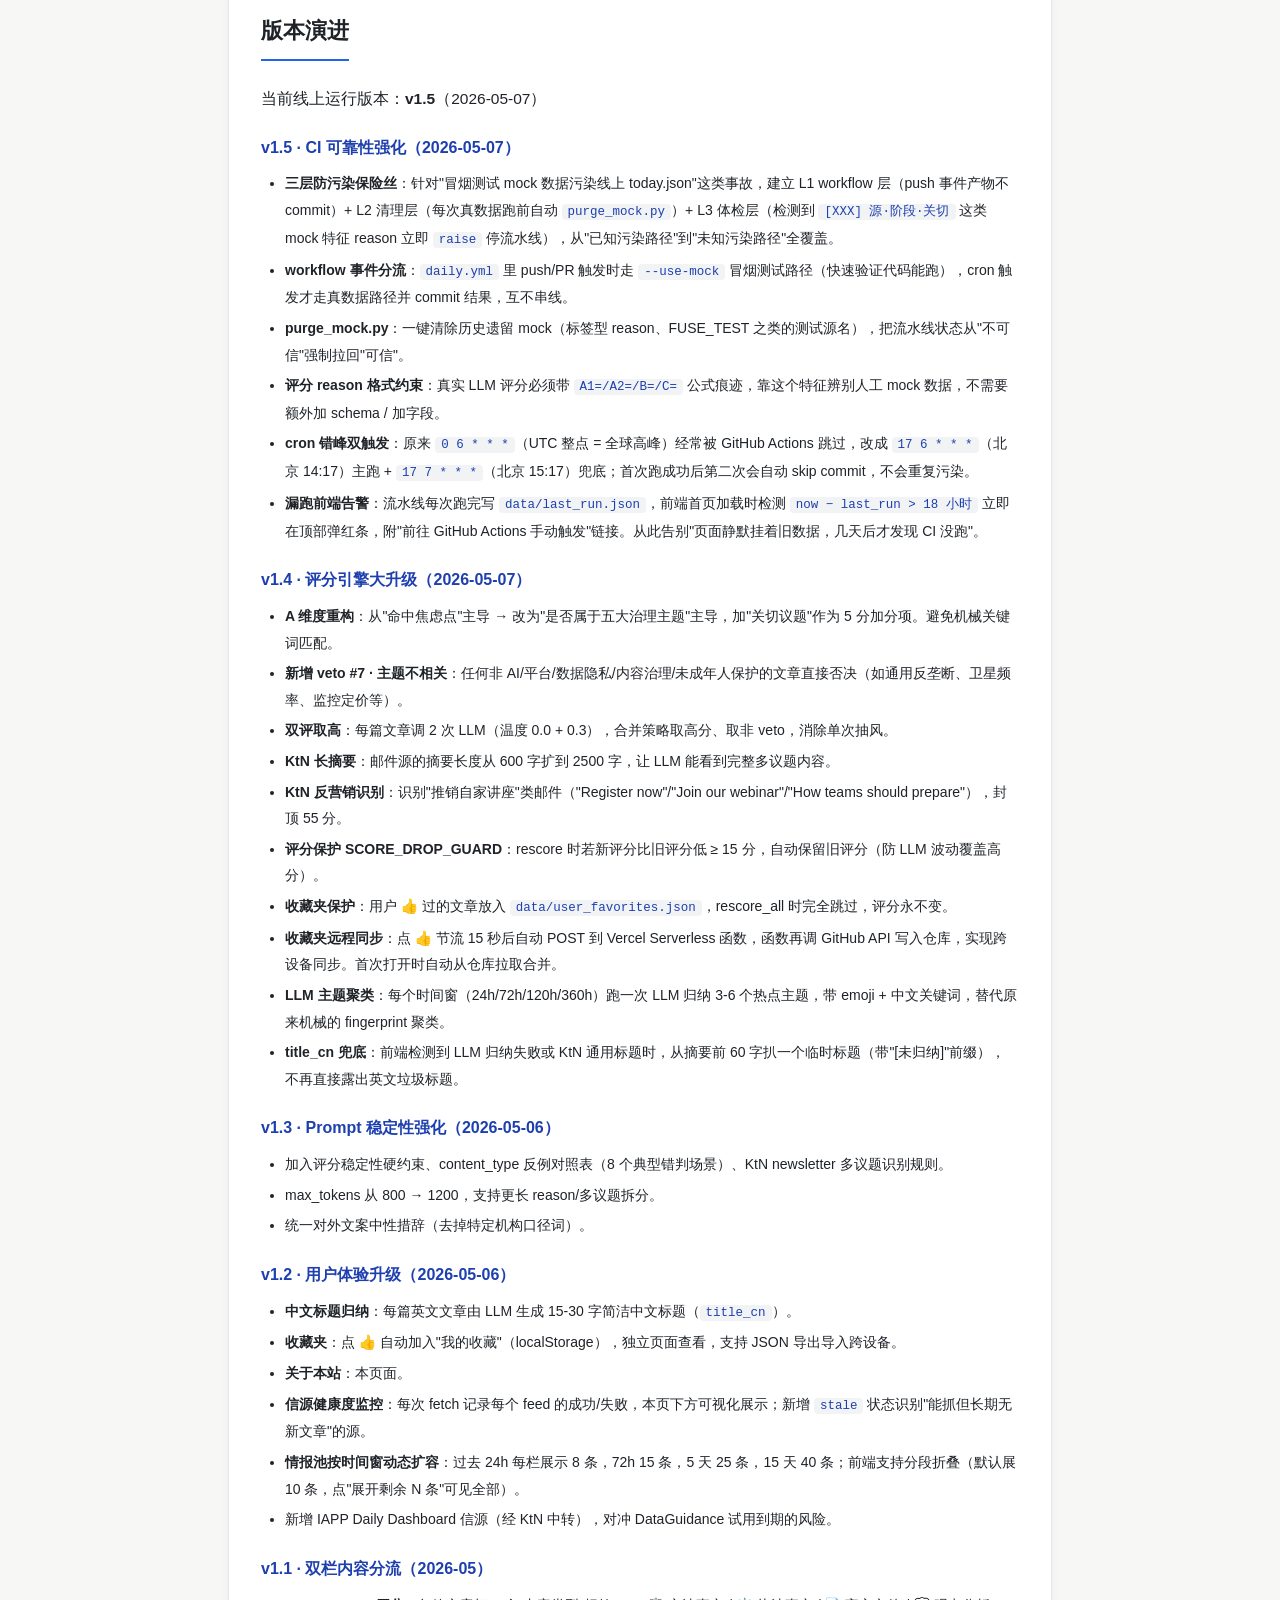
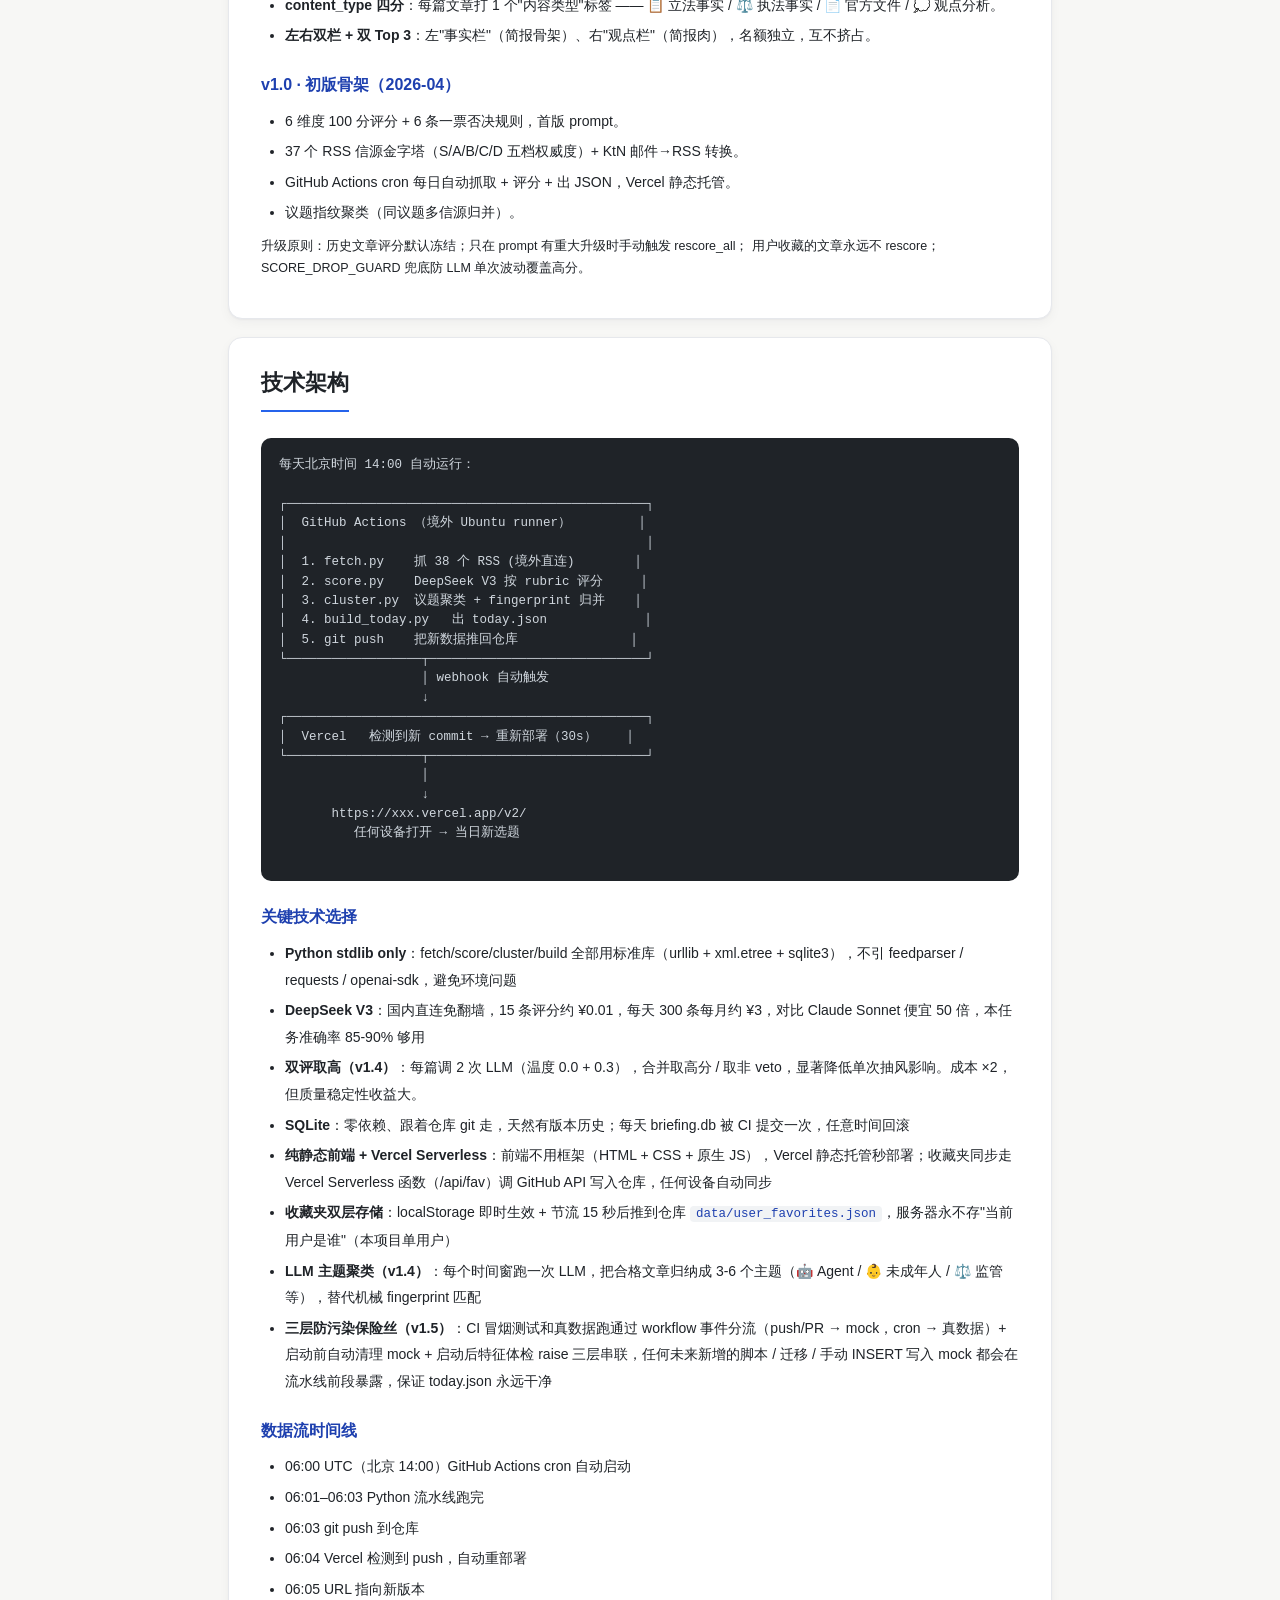
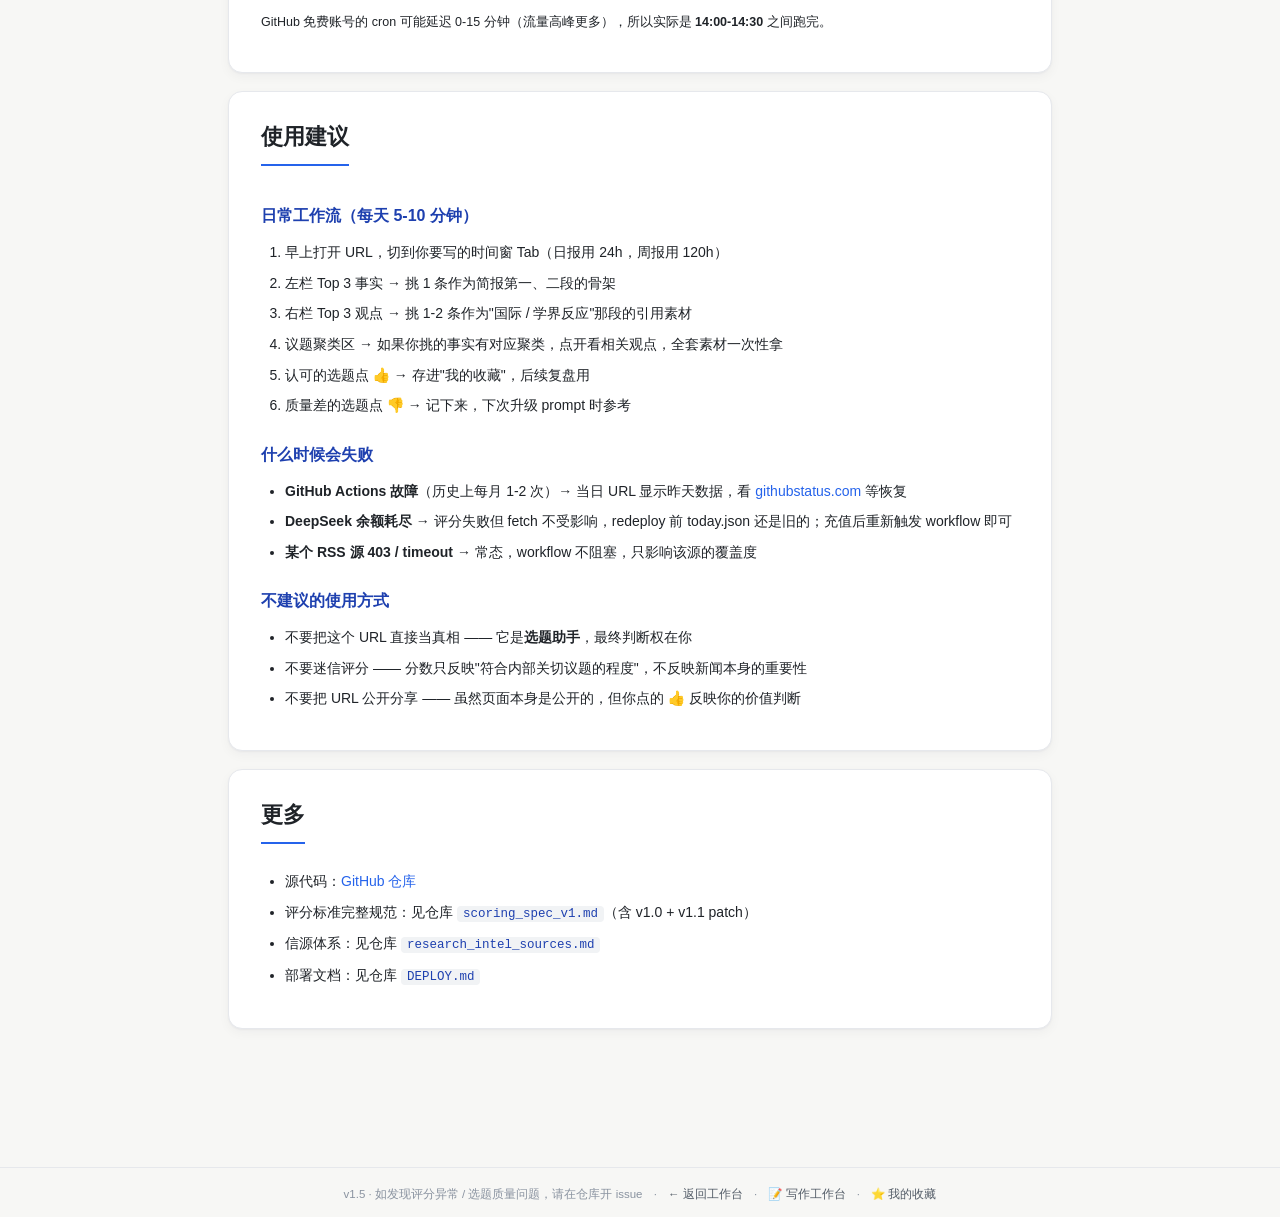
==== commit 07585c99: "feat(workbench): v1 MVP — 写作工作台 (策展驱动 + Tavily + reasoner/chat) 用户场景：从已收藏的素材里勾选 N 条 + 可选写补充 → AI 生成 " ====
--- a/v2/about.html
+++ b/v2/about.html
@@ -18,6 +18,8 @@
     </div>
     <div class="meta">
       <a href="index.html" class="nav-link">← 返回工作台</a>
+      <span class="dot">·</span>
+      <a href="workbench.html" class="nav-link">📝 写作工作台</a>
       <span class="dot">·</span>
       <a href="favorites.html" class="nav-link">⭐ 我的收藏</a>
     </div>
@@ -337,6 +339,8 @@
   <span class="muted">v1.5 · 如发现评分异常 / 选题质量问题，请在仓库开 issue</span>
   <span class="footer-sep">·</span>
   <a href="index.html" class="footer-link">← 返回工作台</a>
+  <span class="footer-sep">·</span>
+  <a href="workbench.html" class="footer-link">📝 写作工作台</a>
   <span class="footer-sep">·</span>
   <a href="favorites.html" class="footer-link">⭐ 我的收藏</a>
 </footer>
@@ -418,5 +422,8 @@
 })();
 </script>
 
+<!-- GoatCounter 埋点（v1.6，注册后把 BRIEFING_GOATCOUNTER_SITE_CODE 替换成实际 site code） -->
+<script data-goatcounter="https://BRIEFING_GOATCOUNTER_SITE_CODE.goatcounter.com/count"
+        async src="//gc.zgo.at/count.js"></script>
 </body>
 </html>
--- a/v2/pages.css
+++ b/v2/pages.css
@@ -421,3 +421,285 @@
 }
 .legacy-clusters summary:hover { color: var(--c-fg); }
 .legacy-clusters[open] summary { border-bottom: 1px solid var(--c-border); margin-bottom: 10px; }
+
+/* ========== 写作工作台 (workbench.html) ========== */
+
+.workbench-page { max-width: 1480px; }
+
+.wb-grid {
+  display: grid;
+  grid-template-columns: 1fr 380px;
+  gap: 20px;
+  margin: 16px 0 24px;
+}
+
+@media (max-width: 1024px) {
+  .wb-grid { grid-template-columns: 1fr; }
+}
+
+/* --- 左：收藏池 --- */
+.wb-pool {
+  background: #fff;
+  border: 1px solid var(--c-border);
+  border-radius: var(--r-md);
+  padding: 14px 18px;
+  min-height: 400px;
+}
+
+.wb-filter-bar {
+  display: flex;
+  flex-wrap: wrap;
+  align-items: center;
+  gap: 10px;
+  padding: 10px 0;
+  margin-bottom: 8px;
+  border-bottom: 1px dashed var(--c-border);
+  font-size: 13px;
+}
+.wb-filter-bar label { color: var(--c-fg-soft); font-weight: 500; }
+.wb-filter-bar select,
+.wb-filter-bar input[type="text"] {
+  padding: 4px 8px;
+  border: 1px solid var(--c-border-strong);
+  border-radius: var(--r-sm);
+  font-size: 13px;
+  background: #fff;
+  color: var(--c-fg);
+}
+.wb-filter-bar select:focus,
+.wb-filter-bar input:focus {
+  outline: 2px solid var(--c-fact-soft);
+  outline-offset: 1px;
+}
+.wb-search-label { display: inline-flex; align-items: center; gap: 6px; }
+.wb-search-label input { width: 180px; }
+
+.wb-pool-list { display: flex; flex-direction: column; gap: 8px; max-height: 70vh; overflow-y: auto; padding-right: 4px; }
+
+.wb-pool-item {
+  display: grid;
+  grid-template-columns: 28px 1fr;
+  gap: 10px;
+  padding: 10px 12px;
+  border: 1px solid var(--c-border);
+  border-radius: var(--r-sm);
+  background: #fafbfc;
+  cursor: pointer;
+  transition: background 0.12s, border-color 0.12s;
+}
+.wb-pool-item:hover { background: #f0f4fa; border-color: var(--c-fact-accent); }
+.wb-pool-item.selected { background: #e8f0fb; border-color: var(--c-fact-accent); }
+.wb-pool-item.wb-pool-fact.selected { background: var(--c-fact-soft); }
+.wb-pool-item.wb-pool-opinion.selected { background: var(--c-op-soft); }
+
+.wb-pool-check {
+  margin-top: 4px;
+  width: 18px; height: 18px;
+  cursor: pointer;
+  accent-color: var(--c-fact-accent);
+}
+
+.wb-pool-content { min-width: 0; display: flex; flex-direction: column; gap: 4px; }
+.wb-pool-title {
+  font-weight: 600; font-size: 14px; color: var(--c-fg);
+  text-decoration: none;
+  display: -webkit-box;
+  -webkit-line-clamp: 2;
+  -webkit-box-orient: vertical;
+  overflow: hidden;
+}
+.wb-pool-title:hover { color: var(--c-fact-accent); text-decoration: underline; }
+
+.wb-pool-badges {
+  display: flex; flex-wrap: wrap; align-items: center; gap: 6px;
+  font-size: 11.5px;
+}
+.wb-pool-source { font-size: 12px; }
+
+.wb-pool-reason {
+  font-size: 12.5px; line-height: 1.5; color: var(--c-fg-soft);
+  display: -webkit-box; -webkit-line-clamp: 2; -webkit-box-orient: vertical; overflow: hidden;
+}
+
+/* --- 右：控制面板 --- */
+.wb-panel {
+  background: #fff;
+  border: 1px solid var(--c-border);
+  border-radius: var(--r-md);
+  padding: 14px 18px;
+  position: sticky;
+  top: 80px;
+  align-self: flex-start;
+  max-height: calc(100vh - 100px);
+  overflow-y: auto;
+}
+.wb-panel-body { display: flex; flex-direction: column; gap: 16px; margin-top: 12px; }
+
+.wb-selected-preview {
+  background: #fafbfc;
+  border: 1px solid var(--c-border);
+  border-radius: var(--r-sm);
+  padding: 8px 10px;
+  min-height: 60px;
+  max-height: 220px;
+  overflow-y: auto;
+  font-size: 12.5px;
+}
+
+.wb-selected-item {
+  display: flex; align-items: flex-start; gap: 6px;
+  padding: 4px 0;
+  border-bottom: 1px dashed var(--c-border);
+}
+.wb-selected-item:last-child { border-bottom: none; }
+.wb-selected-title { flex: 1; line-height: 1.4; }
+
+.wb-selected-x {
+  background: transparent; border: none;
+  color: var(--c-veto); font-size: 14px;
+  cursor: pointer; padding: 0 4px;
+}
+.wb-selected-x:hover { color: #dc2626; }
+
+.wb-field { display: flex; flex-direction: column; gap: 6px; }
+.wb-field > label {
+  font-size: 12.5px; font-weight: 600; color: var(--c-fg);
+}
+.wb-field > label small { font-weight: 400; display: block; margin-top: 2px; }
+
+.wb-field textarea {
+  width: 100%;
+  padding: 8px 10px;
+  border: 1px solid var(--c-border-strong);
+  border-radius: var(--r-sm);
+  font-family: inherit;
+  font-size: 13px;
+  line-height: 1.55;
+  resize: vertical;
+  min-height: 80px;
+}
+.wb-field textarea:focus { outline: 2px solid var(--c-fact-soft); outline-offset: 1px; }
+
+.wb-radio-group { display: flex; flex-direction: column; gap: 8px; }
+.wb-radio {
+  display: flex; align-items: flex-start; gap: 8px;
+  padding: 8px 10px;
+  border: 1px solid var(--c-border);
+  border-radius: var(--r-sm);
+  cursor: pointer;
+  transition: background 0.12s, border-color 0.12s;
+}
+.wb-radio:hover { border-color: var(--c-fact-accent); background: #f0f4fa; }
+.wb-radio input[type="radio"] { margin-top: 4px; accent-color: var(--c-fact-accent); }
+.wb-radio:has(input:checked) { background: var(--c-fact-soft); border-color: var(--c-fact-accent); }
+.wb-radio span { font-size: 12.5px; line-height: 1.4; }
+
+.wb-primary-btn {
+  background: var(--c-fact-accent);
+  color: #fff;
+  border: none;
+  padding: 10px 16px;
+  border-radius: var(--r-sm);
+  font-size: 14px; font-weight: 600;
+  cursor: pointer;
+  transition: background 0.12s, transform 0.06s;
+}
+.wb-primary-btn:hover:not(:disabled) { background: var(--c-fact-deep); transform: translateY(-1px); }
+.wb-primary-btn:active:not(:disabled) { transform: translateY(0); }
+.wb-primary-btn:disabled { background: #cbd1da; color: #6b7280; cursor: not-allowed; }
+
+.wb-secondary-btn {
+  background: #fff;
+  border: 1px solid var(--c-border-strong);
+  padding: 7px 14px;
+  border-radius: var(--r-sm);
+  font-size: 13px;
+  cursor: pointer;
+  color: var(--c-fg);
+  transition: background 0.12s;
+}
+.wb-secondary-btn:hover { background: #f0f4fa; }
+
+.wb-danger-btn {
+  background: #fff;
+  border: 1px solid #f5cccc;
+  color: var(--c-veto);
+  padding: 4px 10px;
+  border-radius: var(--r-sm);
+  font-size: 12px;
+  cursor: pointer;
+}
+.wb-danger-btn:hover { background: #fef2f2; }
+
+.wb-status {
+  font-size: 12.5px;
+  padding: 4px 0;
+  min-height: 20px;
+}
+
+/* --- 结果展示 --- */
+.wb-result-section {
+  background: #fff;
+  border: 2px solid var(--c-fact-accent);
+  border-radius: var(--r-md);
+  padding: 16px 22px;
+  margin-bottom: 20px;
+}
+
+.wb-result-body {
+  background: #fafbfc;
+  border: 1px solid var(--c-border);
+  border-radius: var(--r-sm);
+  padding: 14px 18px;
+  margin: 12px 0;
+  font-size: 14.5px;
+  line-height: 1.85;
+  white-space: pre-wrap;
+  word-break: break-word;
+  font-family: -apple-system, "PingFang SC", "Microsoft YaHei", serif;
+}
+
+.wb-result-actions { display: flex; gap: 10px; margin-top: 10px; }
+
+/* --- 历史 --- */
+.wb-history-section {
+  background: #fff;
+  border: 1px solid var(--c-border);
+  border-radius: var(--r-md);
+  padding: 14px 18px;
+}
+
+.wb-history-list { display: flex; flex-direction: column; gap: 12px; margin-top: 10px; }
+
+.wb-history-card {
+  border: 1px solid var(--c-border);
+  border-radius: var(--r-sm);
+  padding: 10px 14px;
+  background: #fafbfc;
+}
+
+.wb-history-meta { font-size: 12px; padding-bottom: 6px; border-bottom: 1px dashed var(--c-border); margin-bottom: 8px; }
+
+.wb-history-sources { display: flex; flex-wrap: wrap; gap: 6px; margin-bottom: 8px; }
+.wb-history-source {
+  font-size: 11.5px;
+  padding: 2px 8px;
+  background: var(--c-fact-soft);
+  border-radius: 999px;
+  color: var(--c-fact-deep);
+}
+.wb-history-source a { color: inherit; text-decoration: none; }
+.wb-history-source a:hover { text-decoration: underline; }
+
+.wb-history-body, .wb-history-note { margin: 6px 0; }
+.wb-history-body summary,
+.wb-history-note summary { cursor: pointer; font-size: 12.5px; padding: 2px 0; user-select: none; }
+.wb-history-text {
+  margin-top: 6px; padding: 8px 12px;
+  background: #fff; border: 1px solid var(--c-border); border-radius: var(--r-sm);
+  white-space: pre-wrap;
+  font-size: 13.5px; line-height: 1.75;
+}
+
+.wb-history-actions { display: flex; gap: 8px; margin-top: 8px; }
+
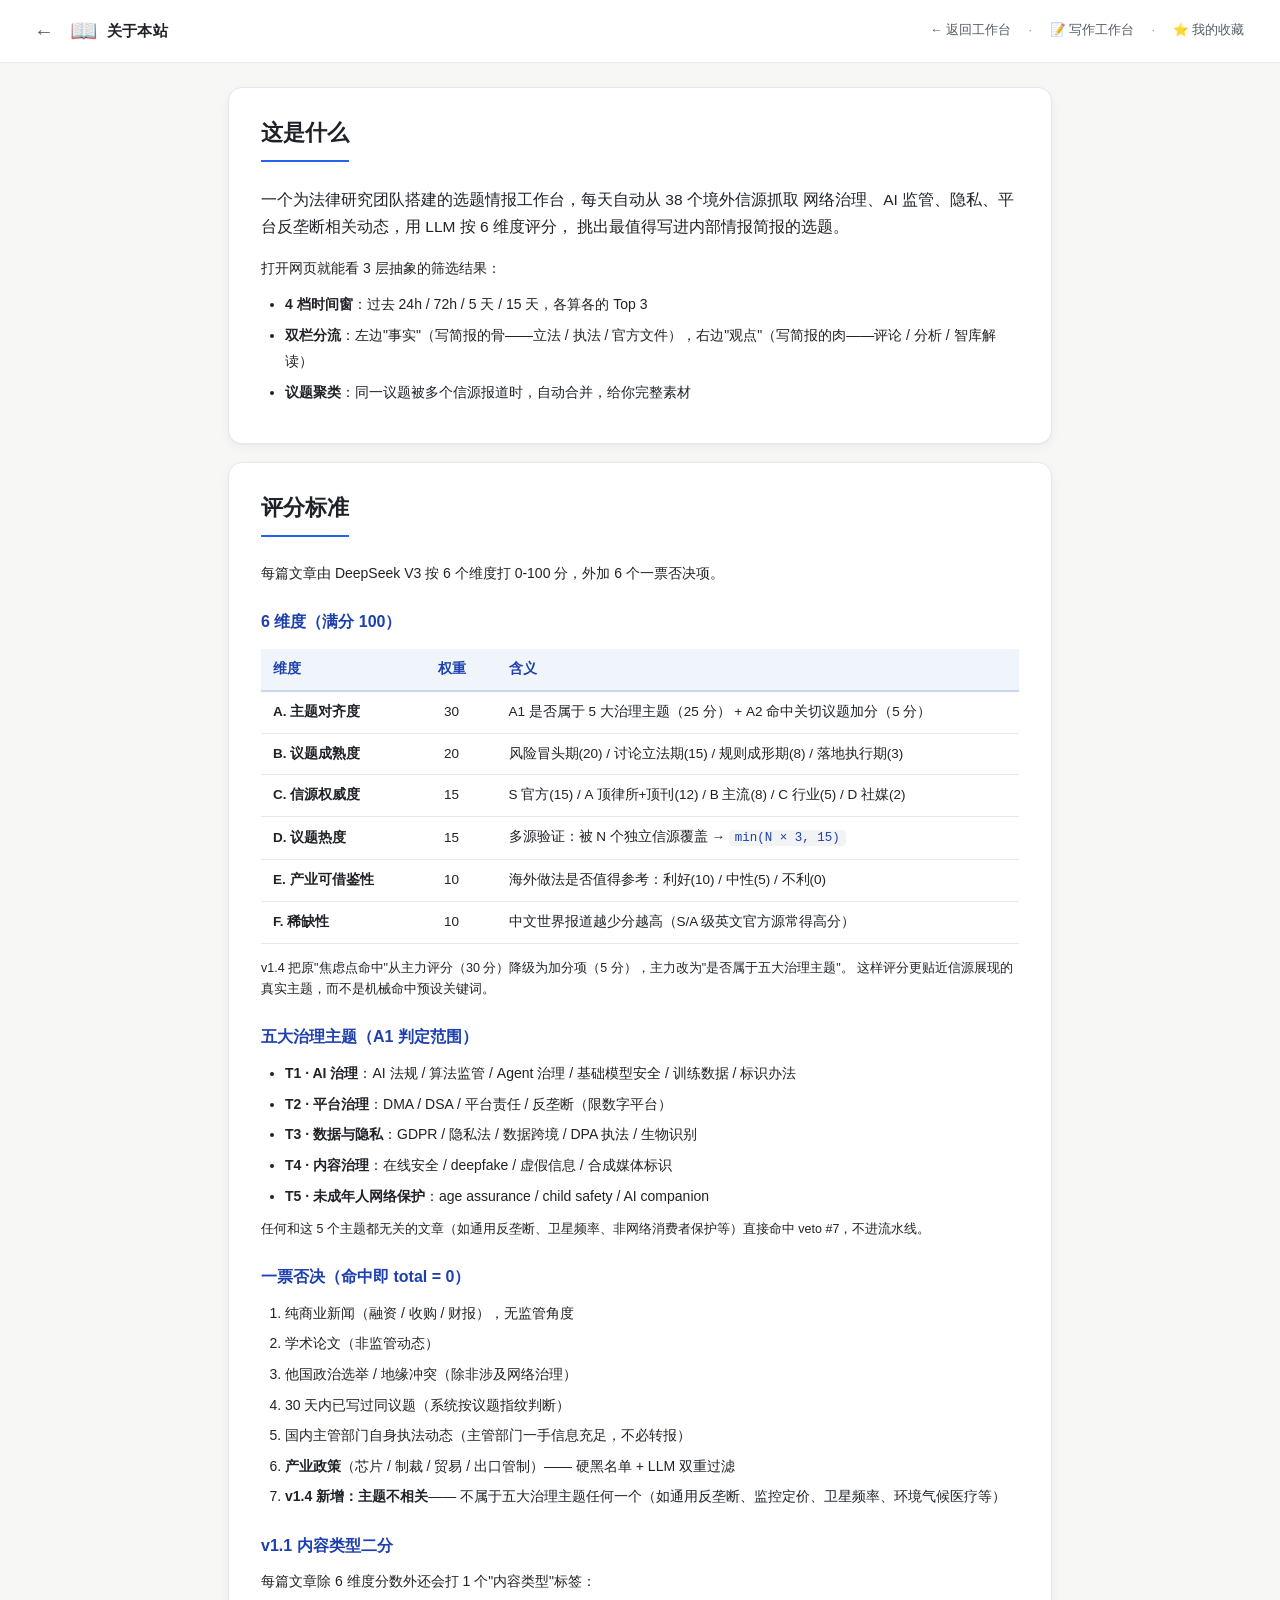
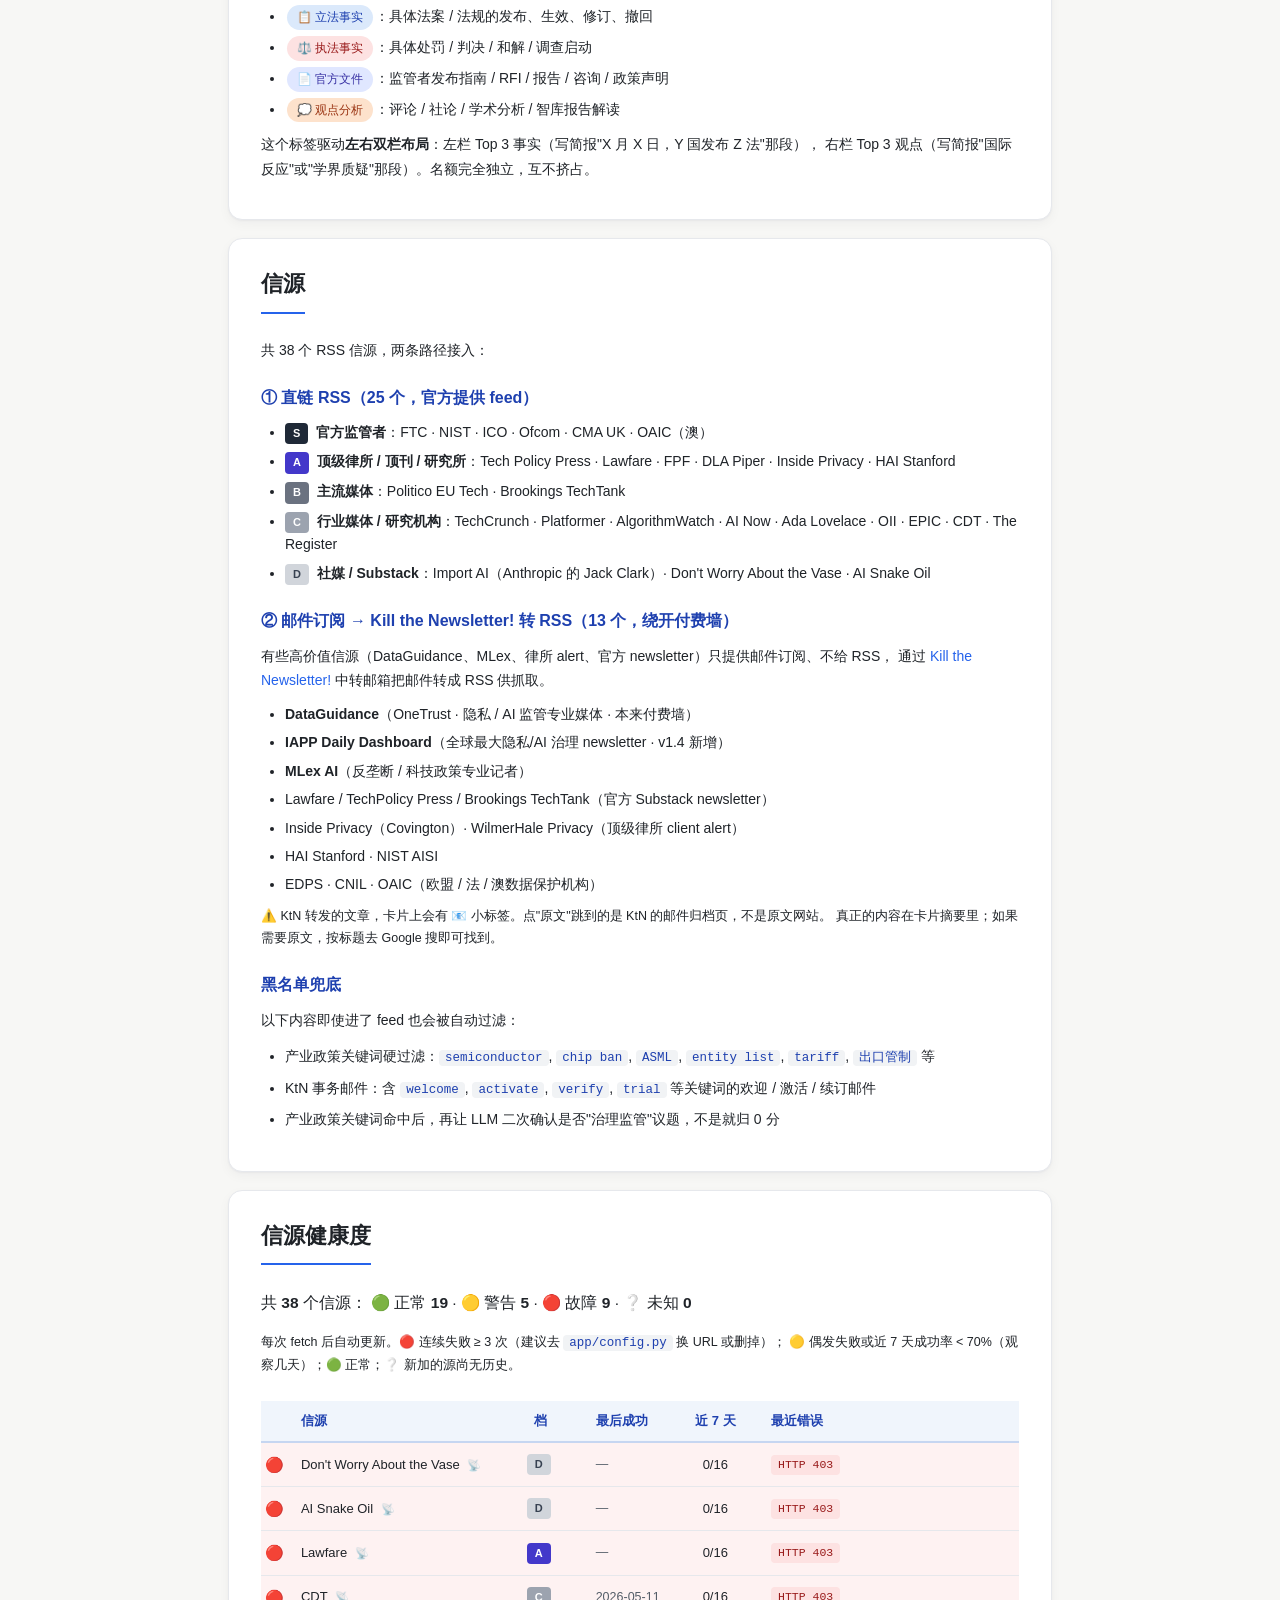
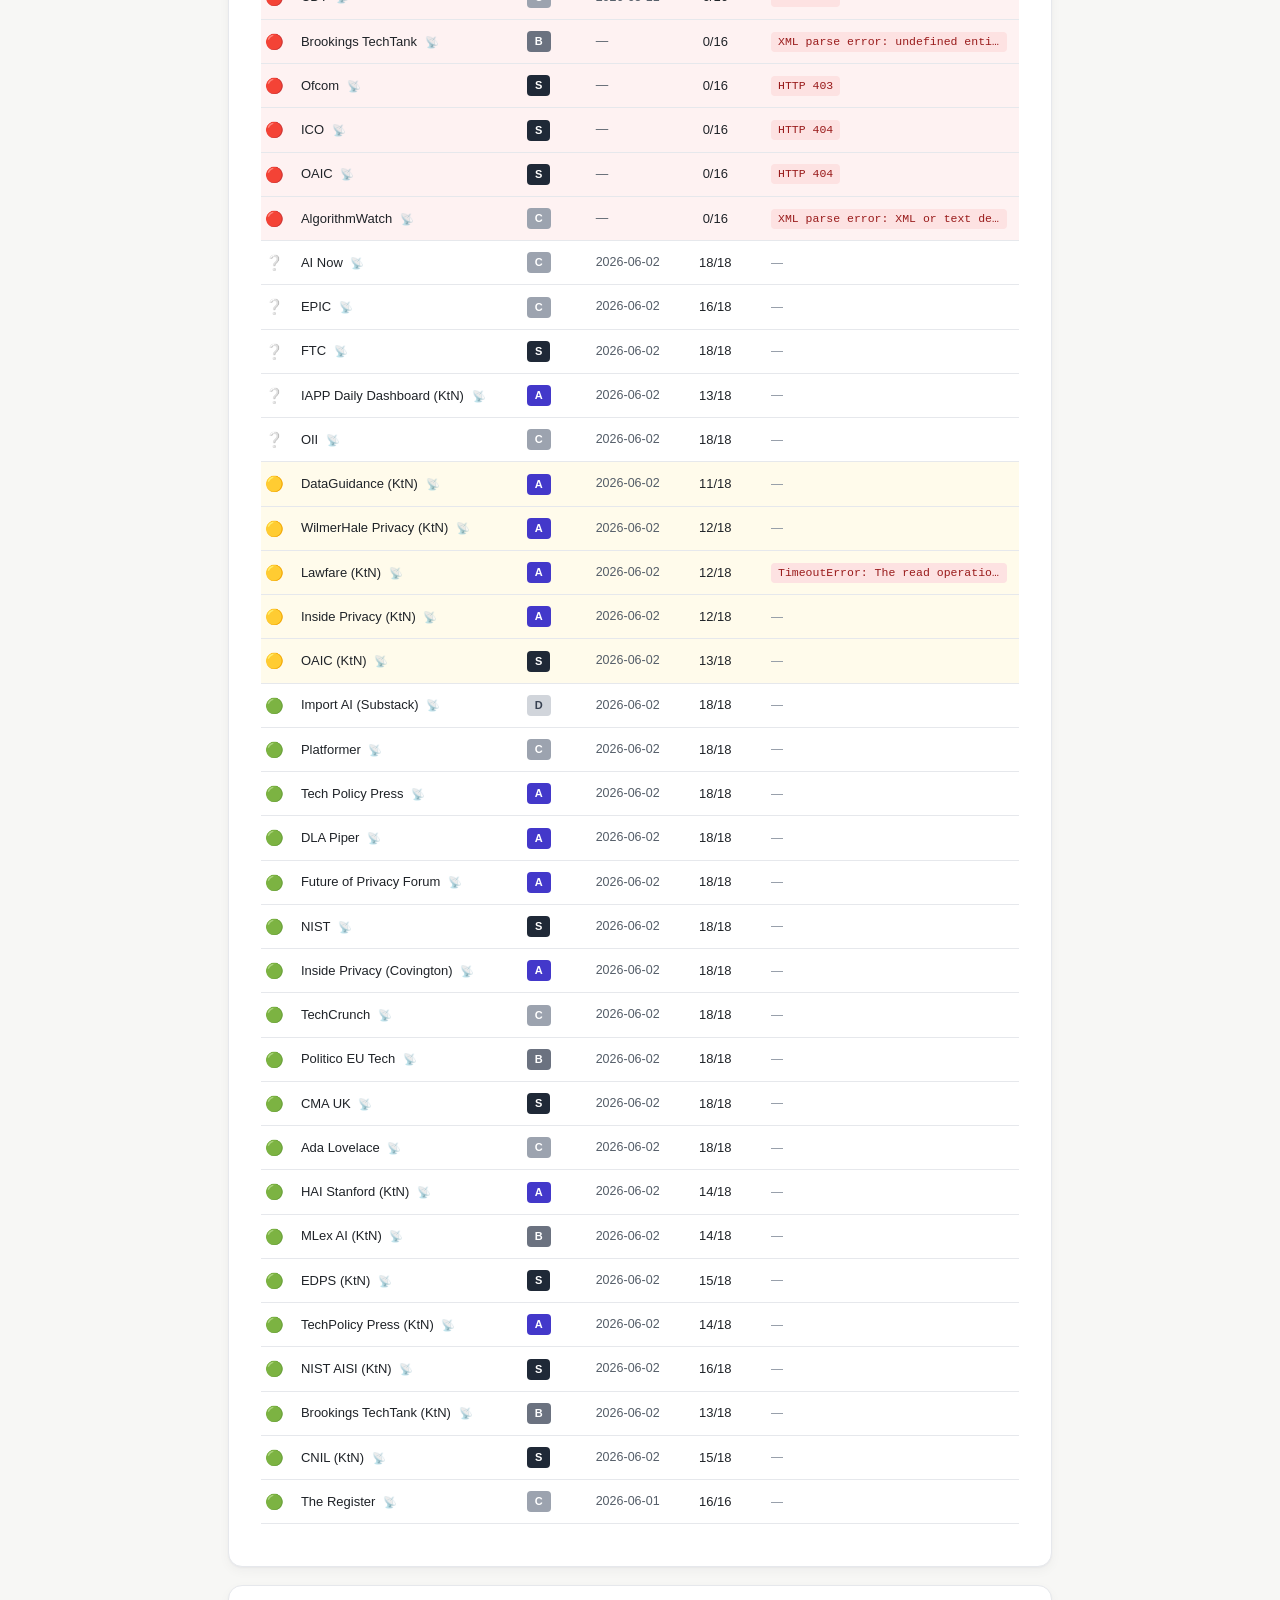
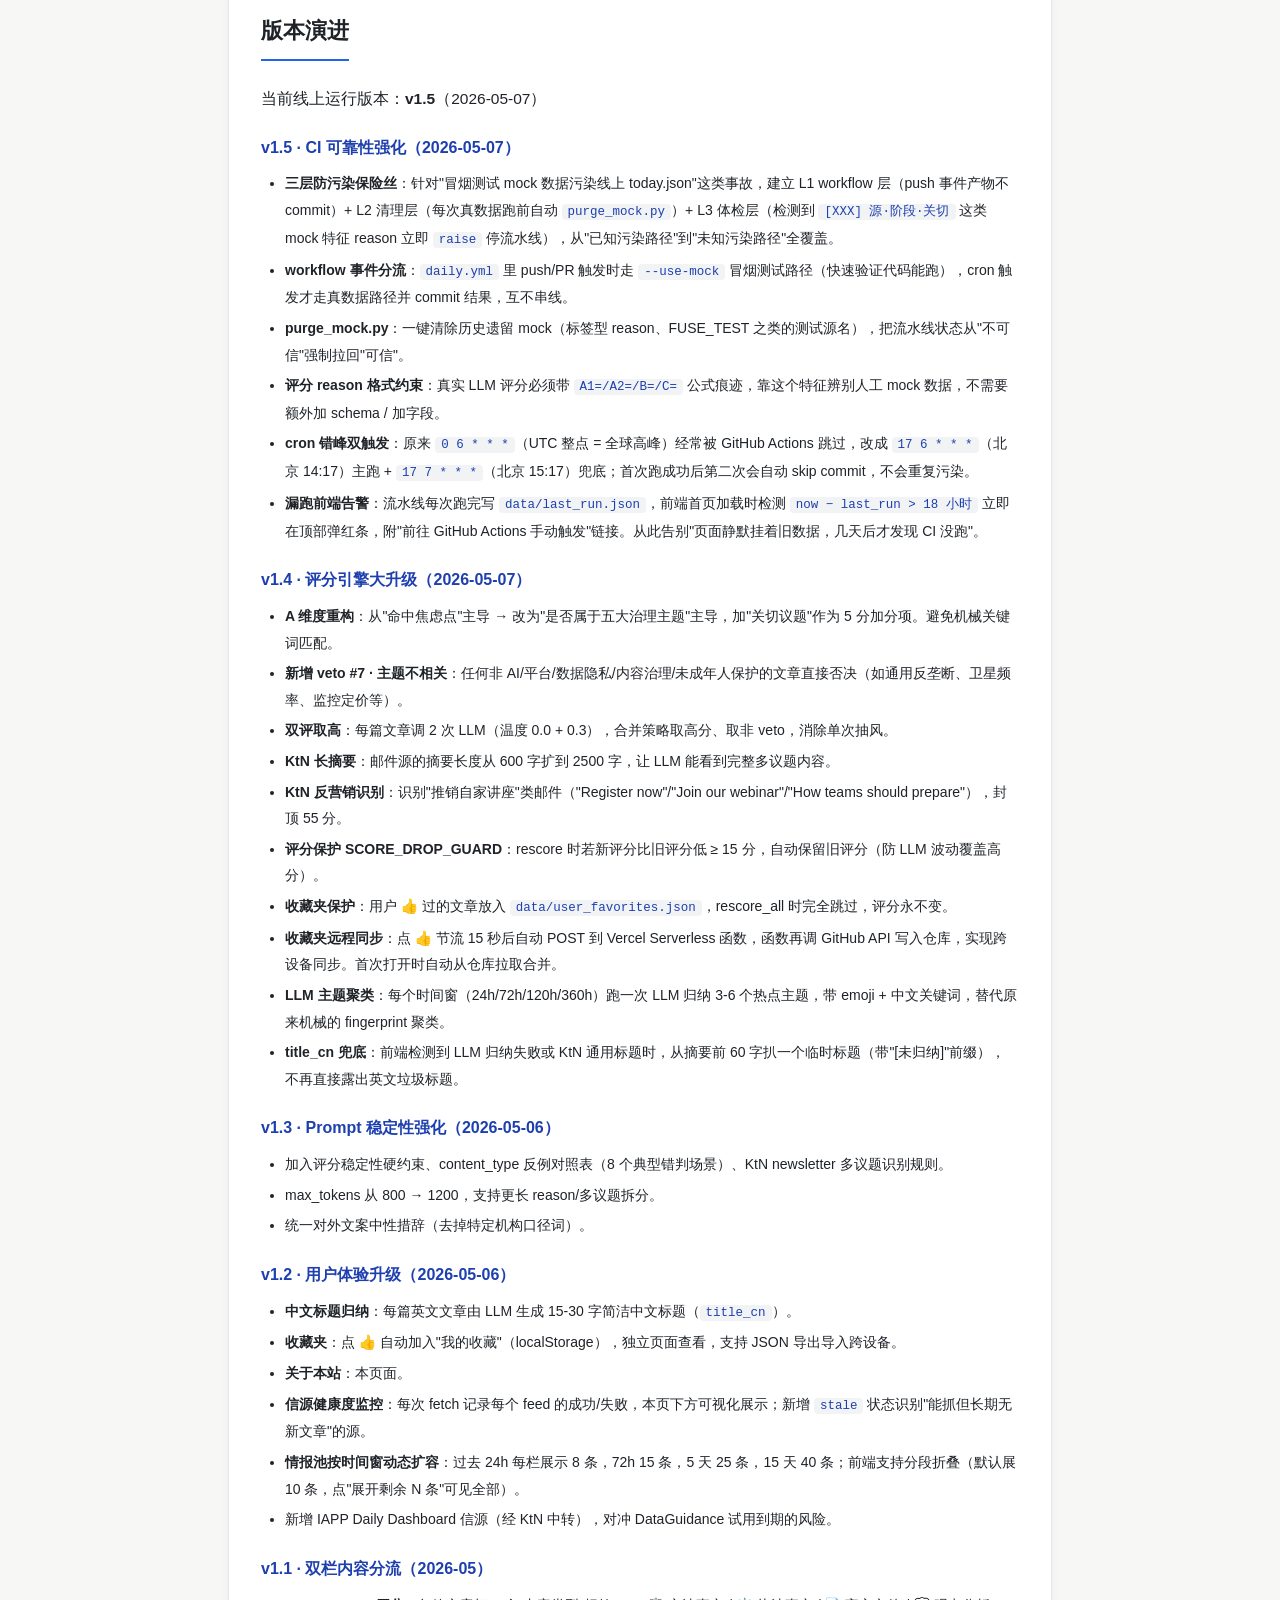
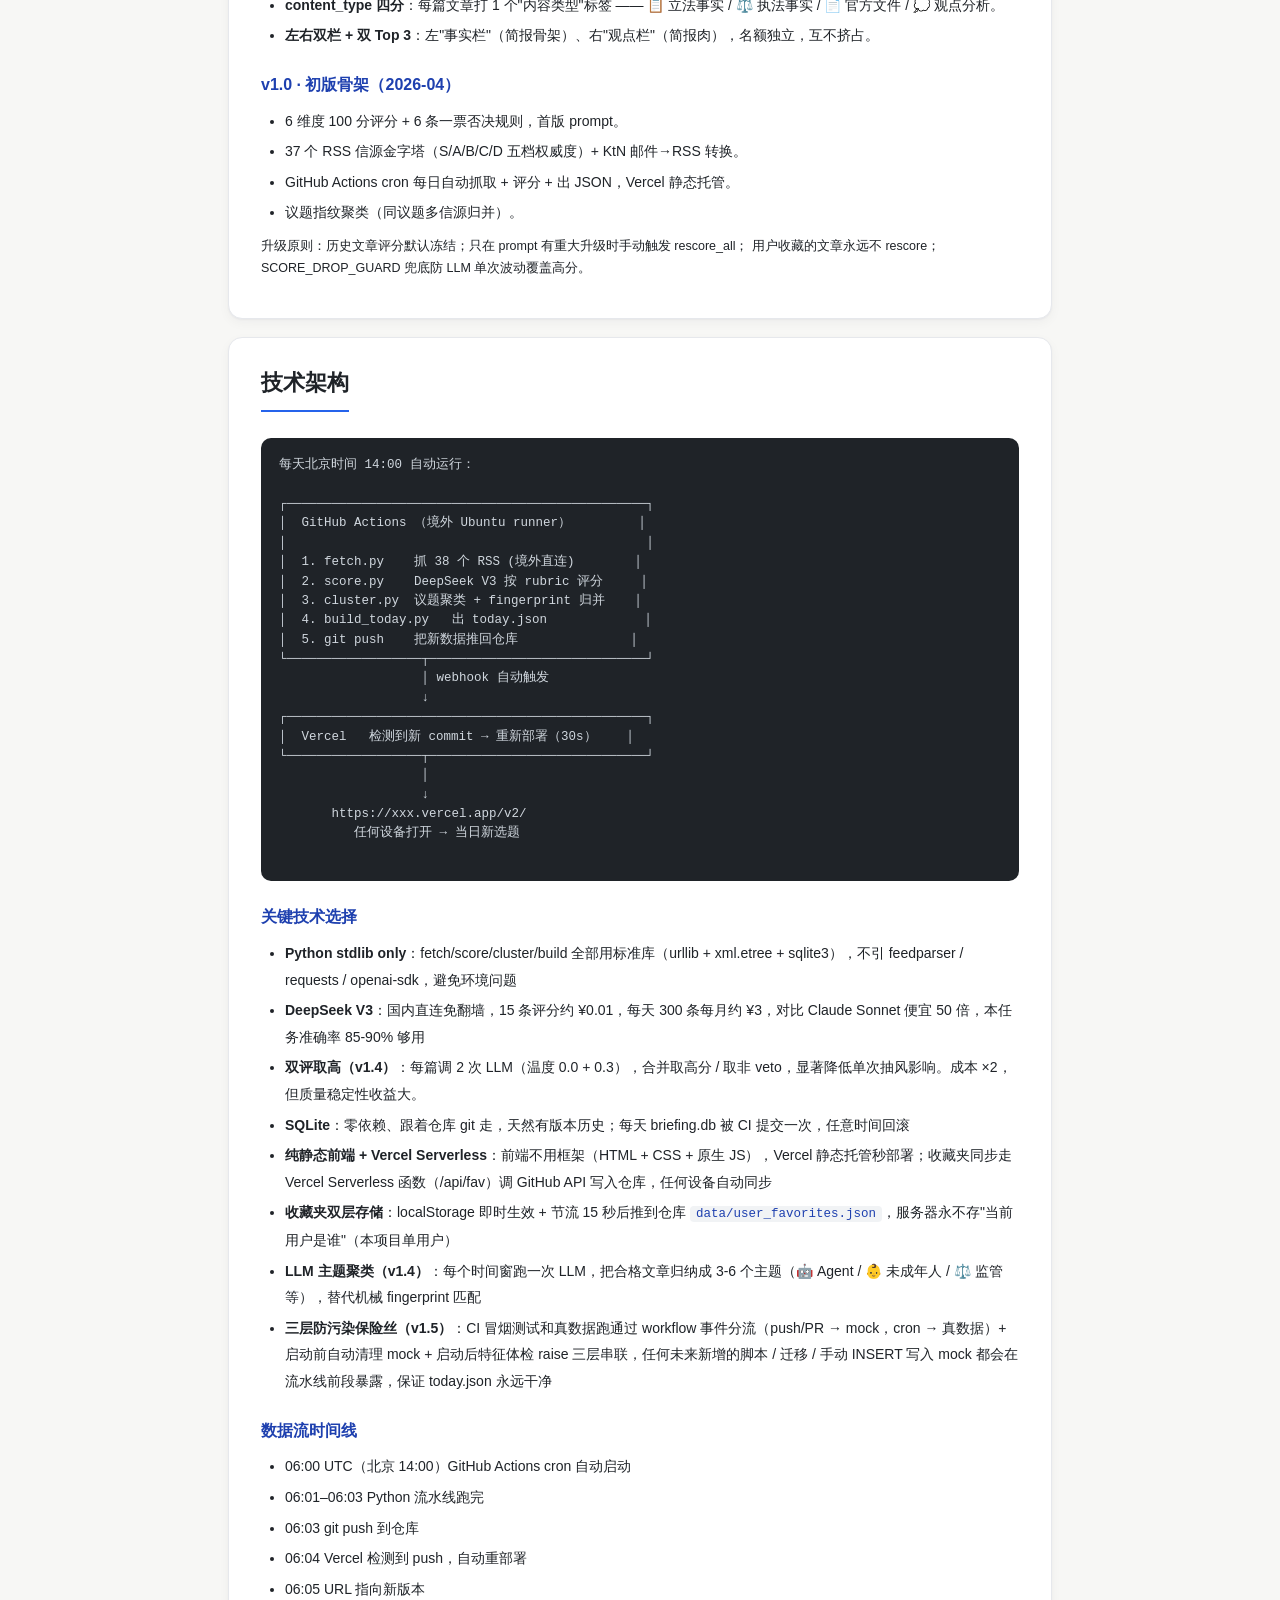
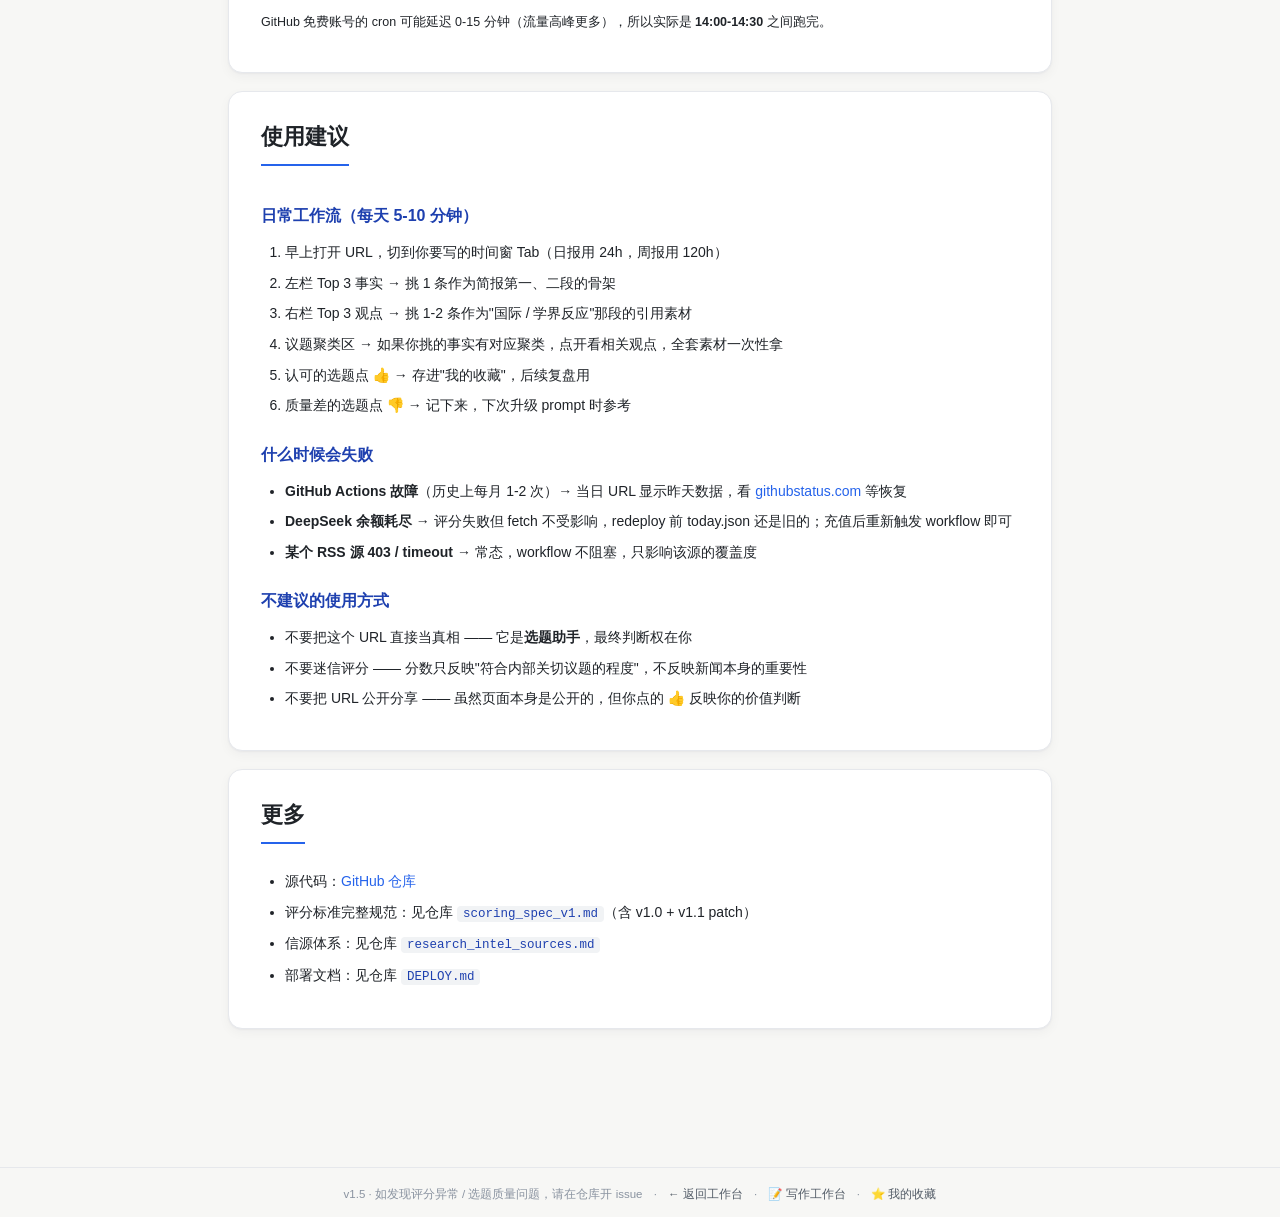
==== commit 2af39570: "fix(v2): remove broken GoatCounter integration causing infinite '访问统计' loop Bug: index.html had an <" ====
--- a/v2/about.html
+++ b/v2/about.html
@@ -422,8 +422,5 @@
 })();
 </script>
 
-<!-- GoatCounter 埋点（v1.6，注册后把 BRIEFING_GOATCOUNTER_SITE_CODE 替换成实际 site code） -->
-<script data-goatcounter="https://BRIEFING_GOATCOUNTER_SITE_CODE.goatcounter.com/count"
-        async src="//gc.zgo.at/count.js"></script>
 </body>
 </html>
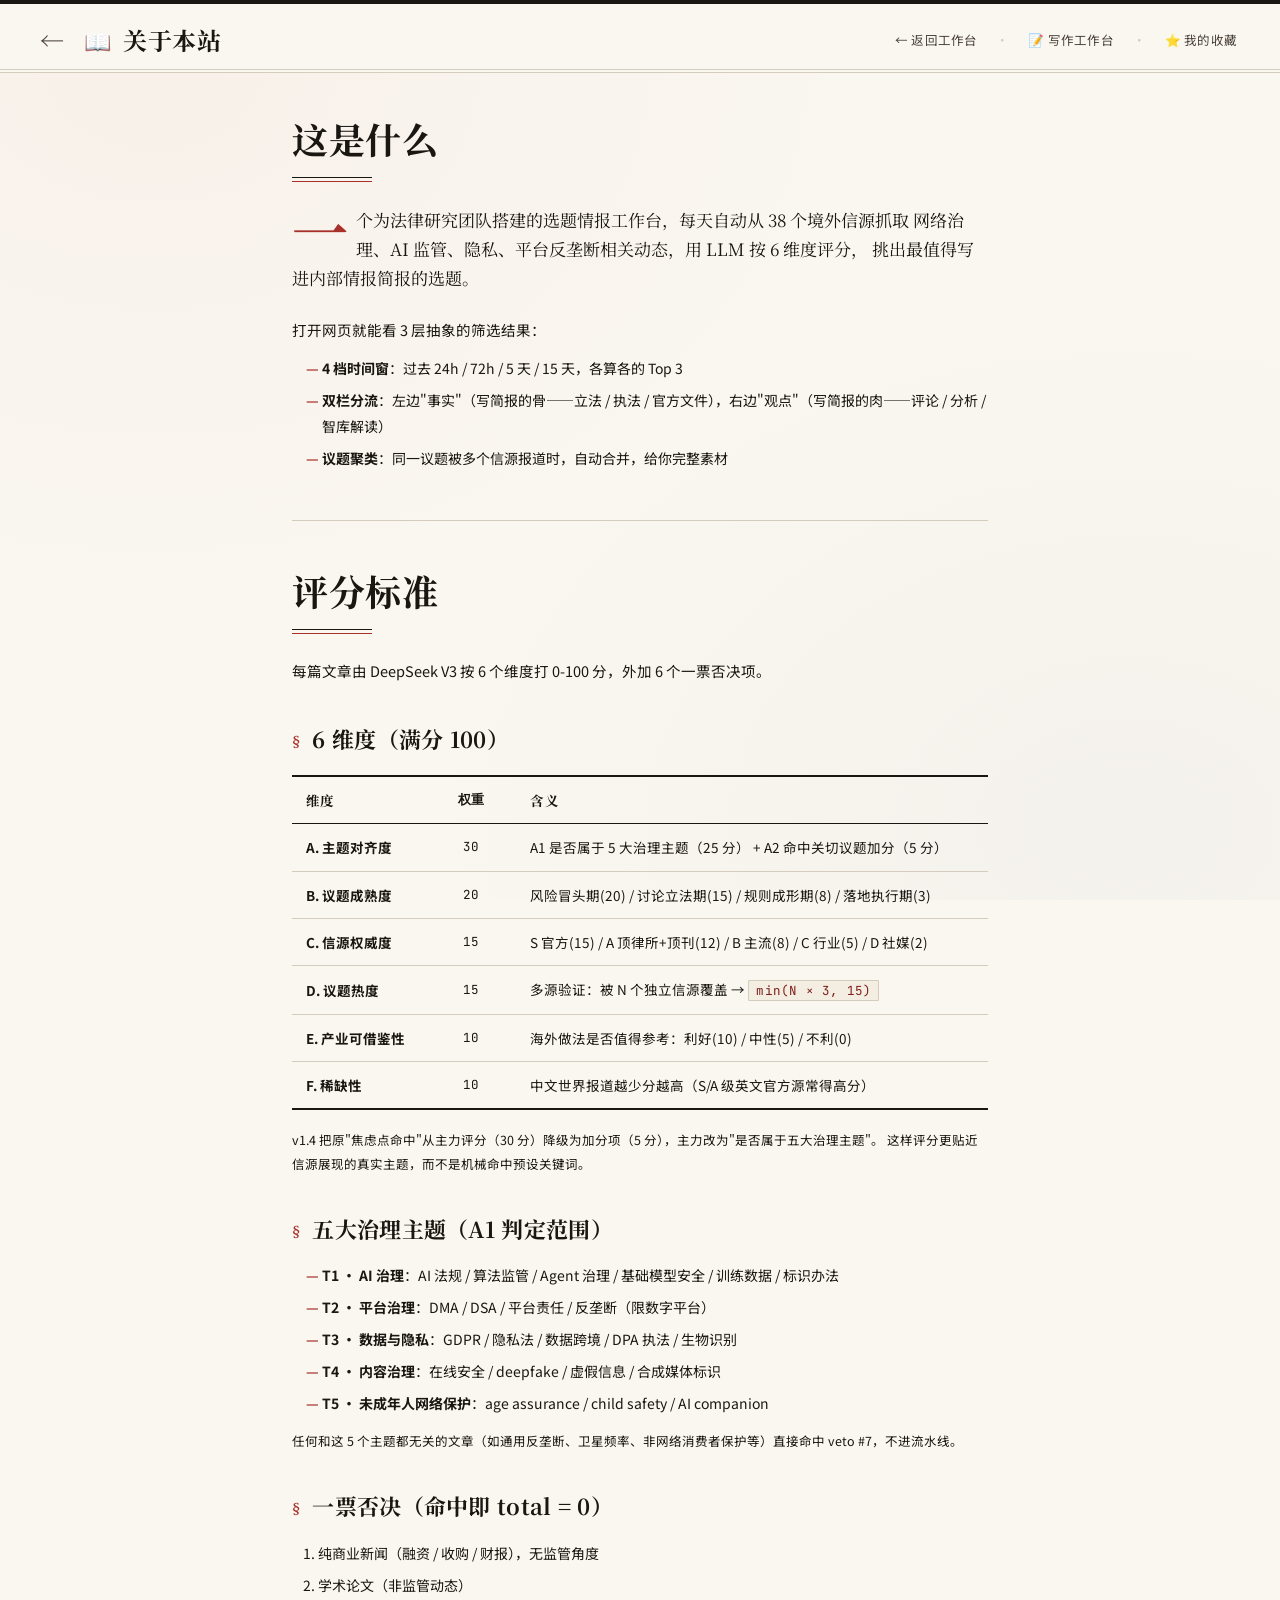
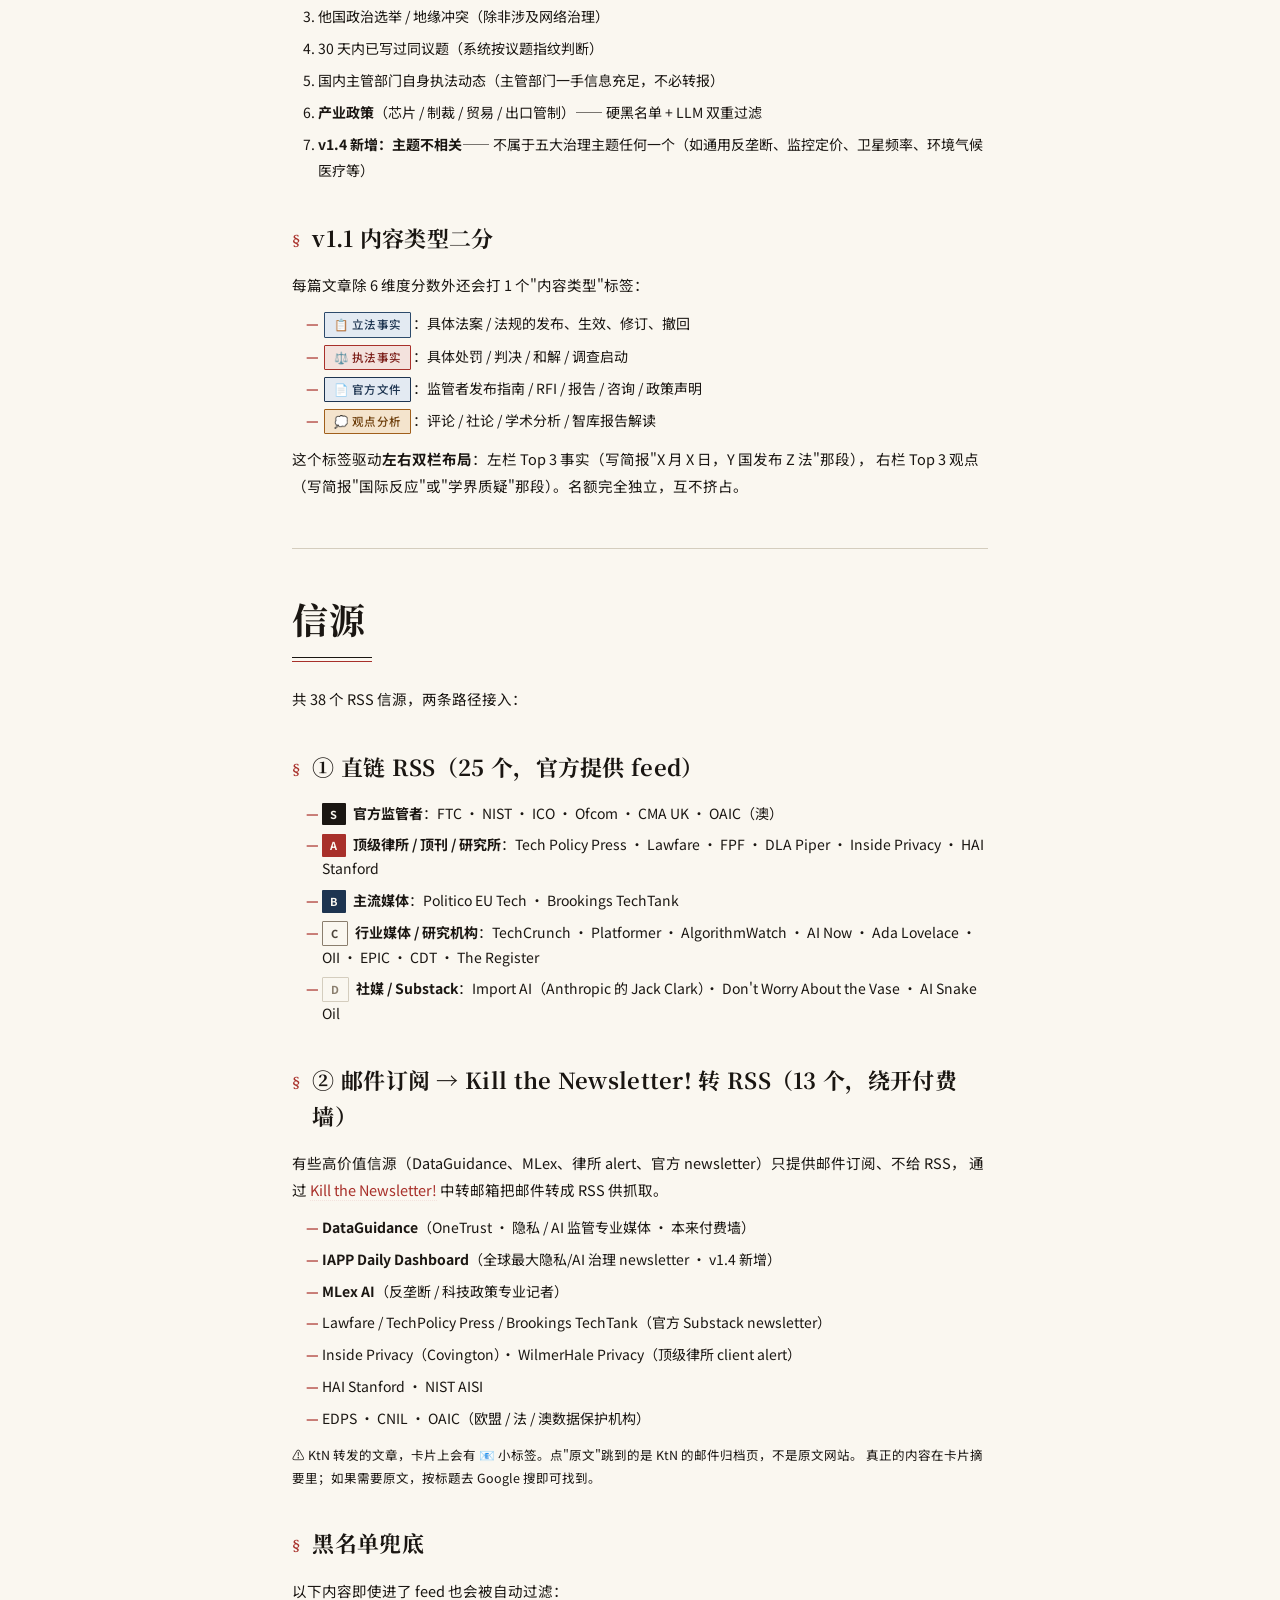
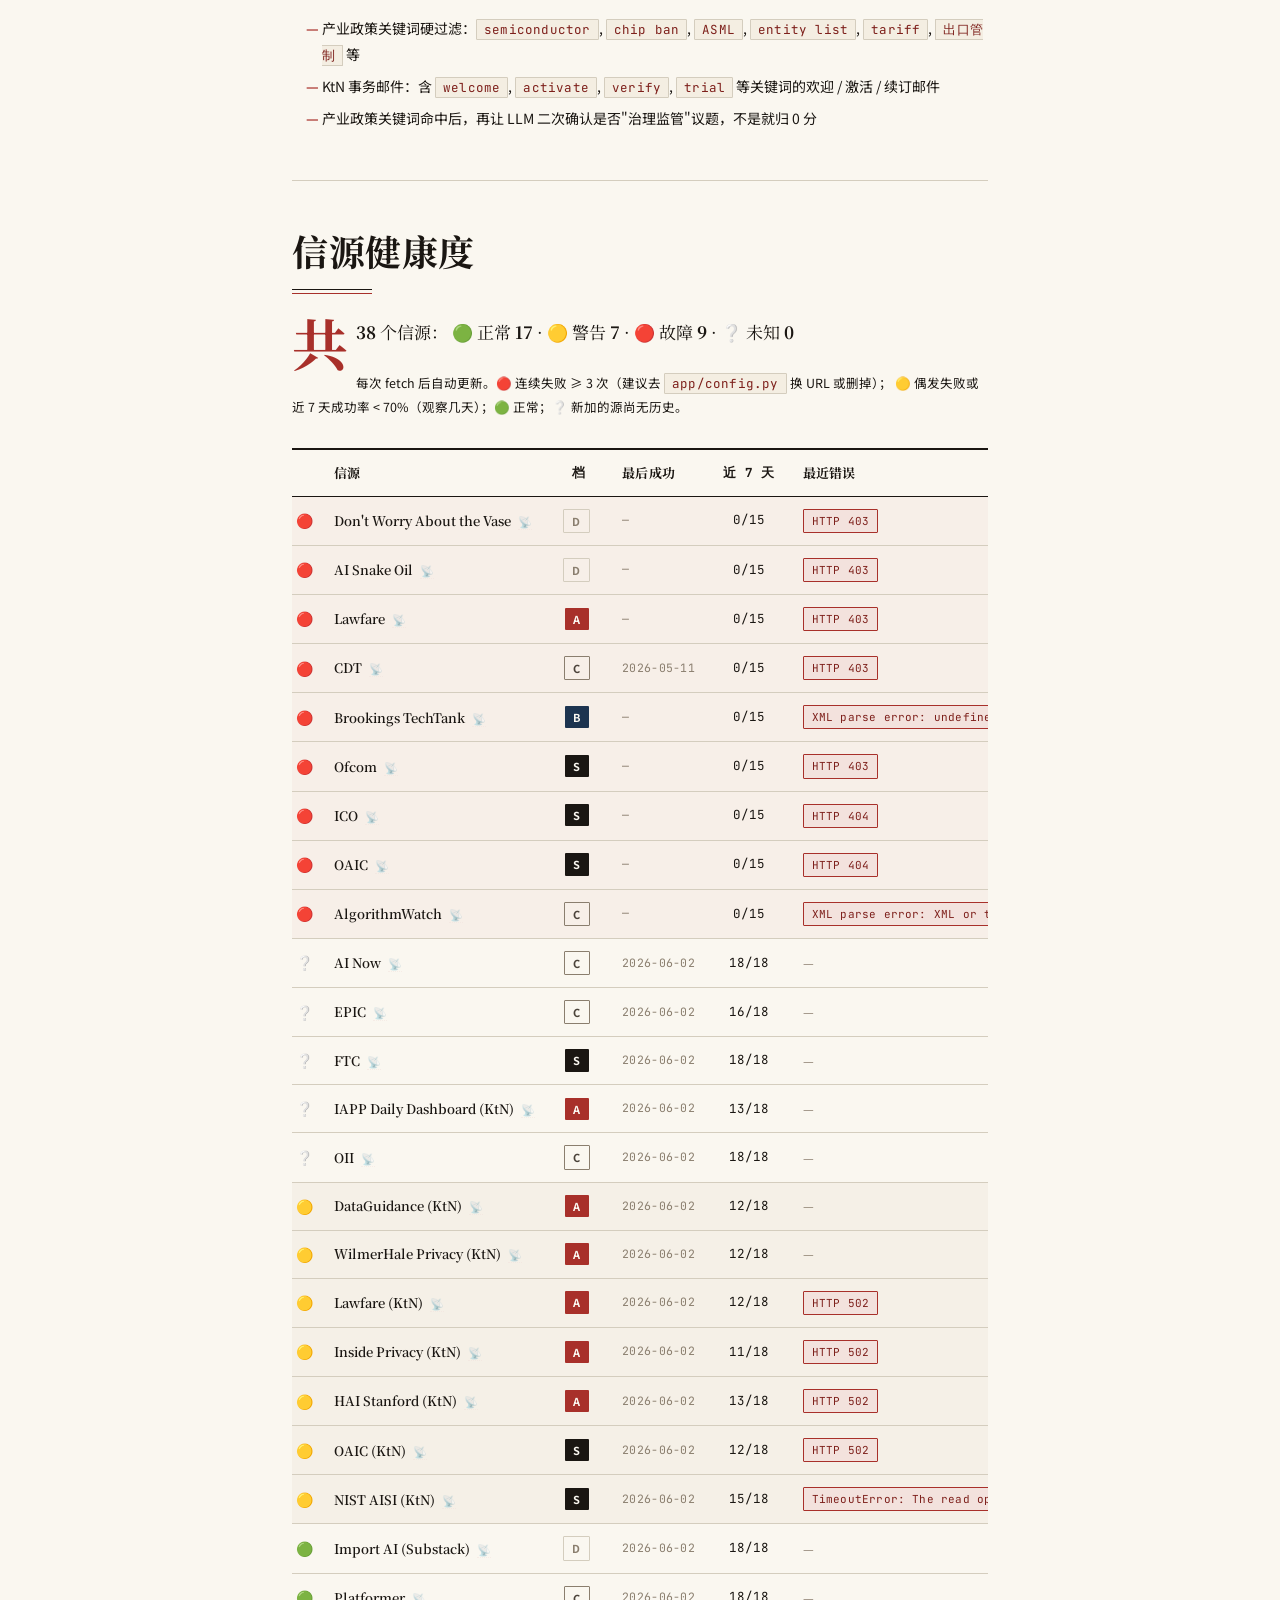
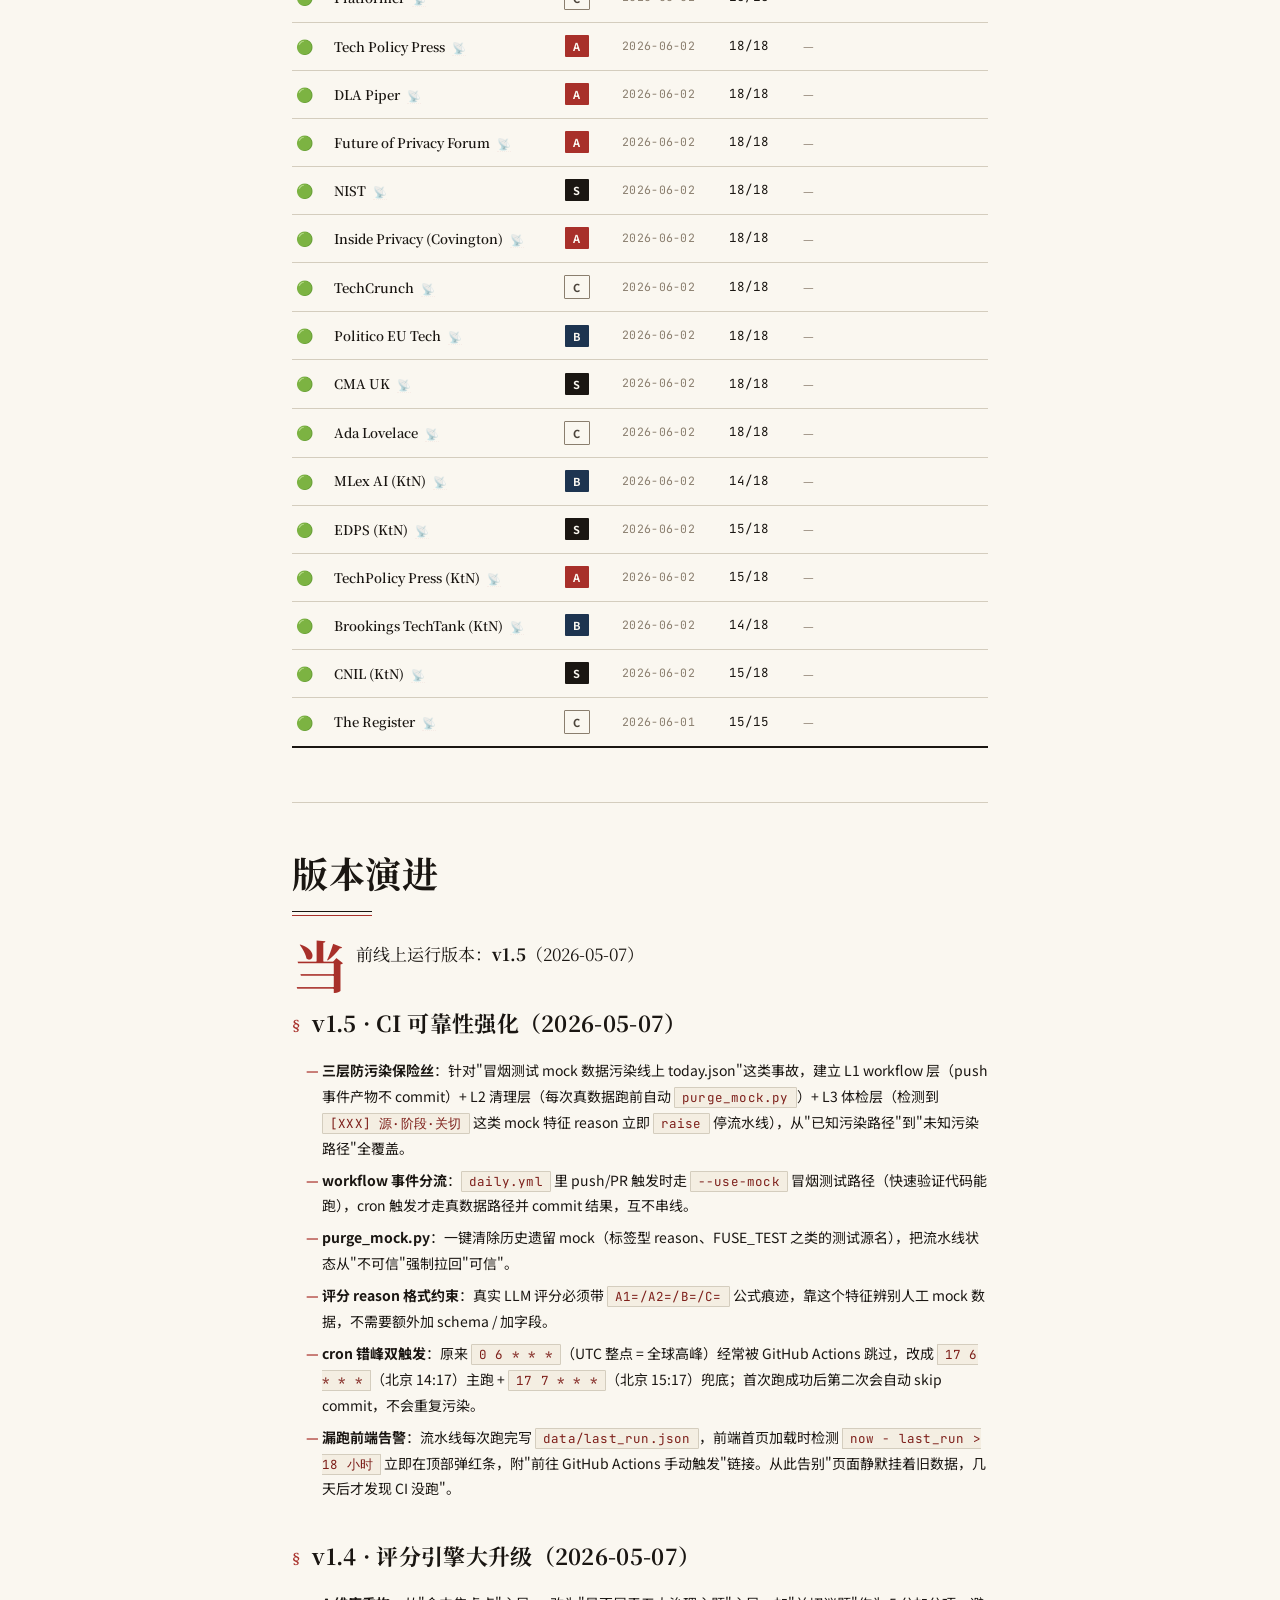
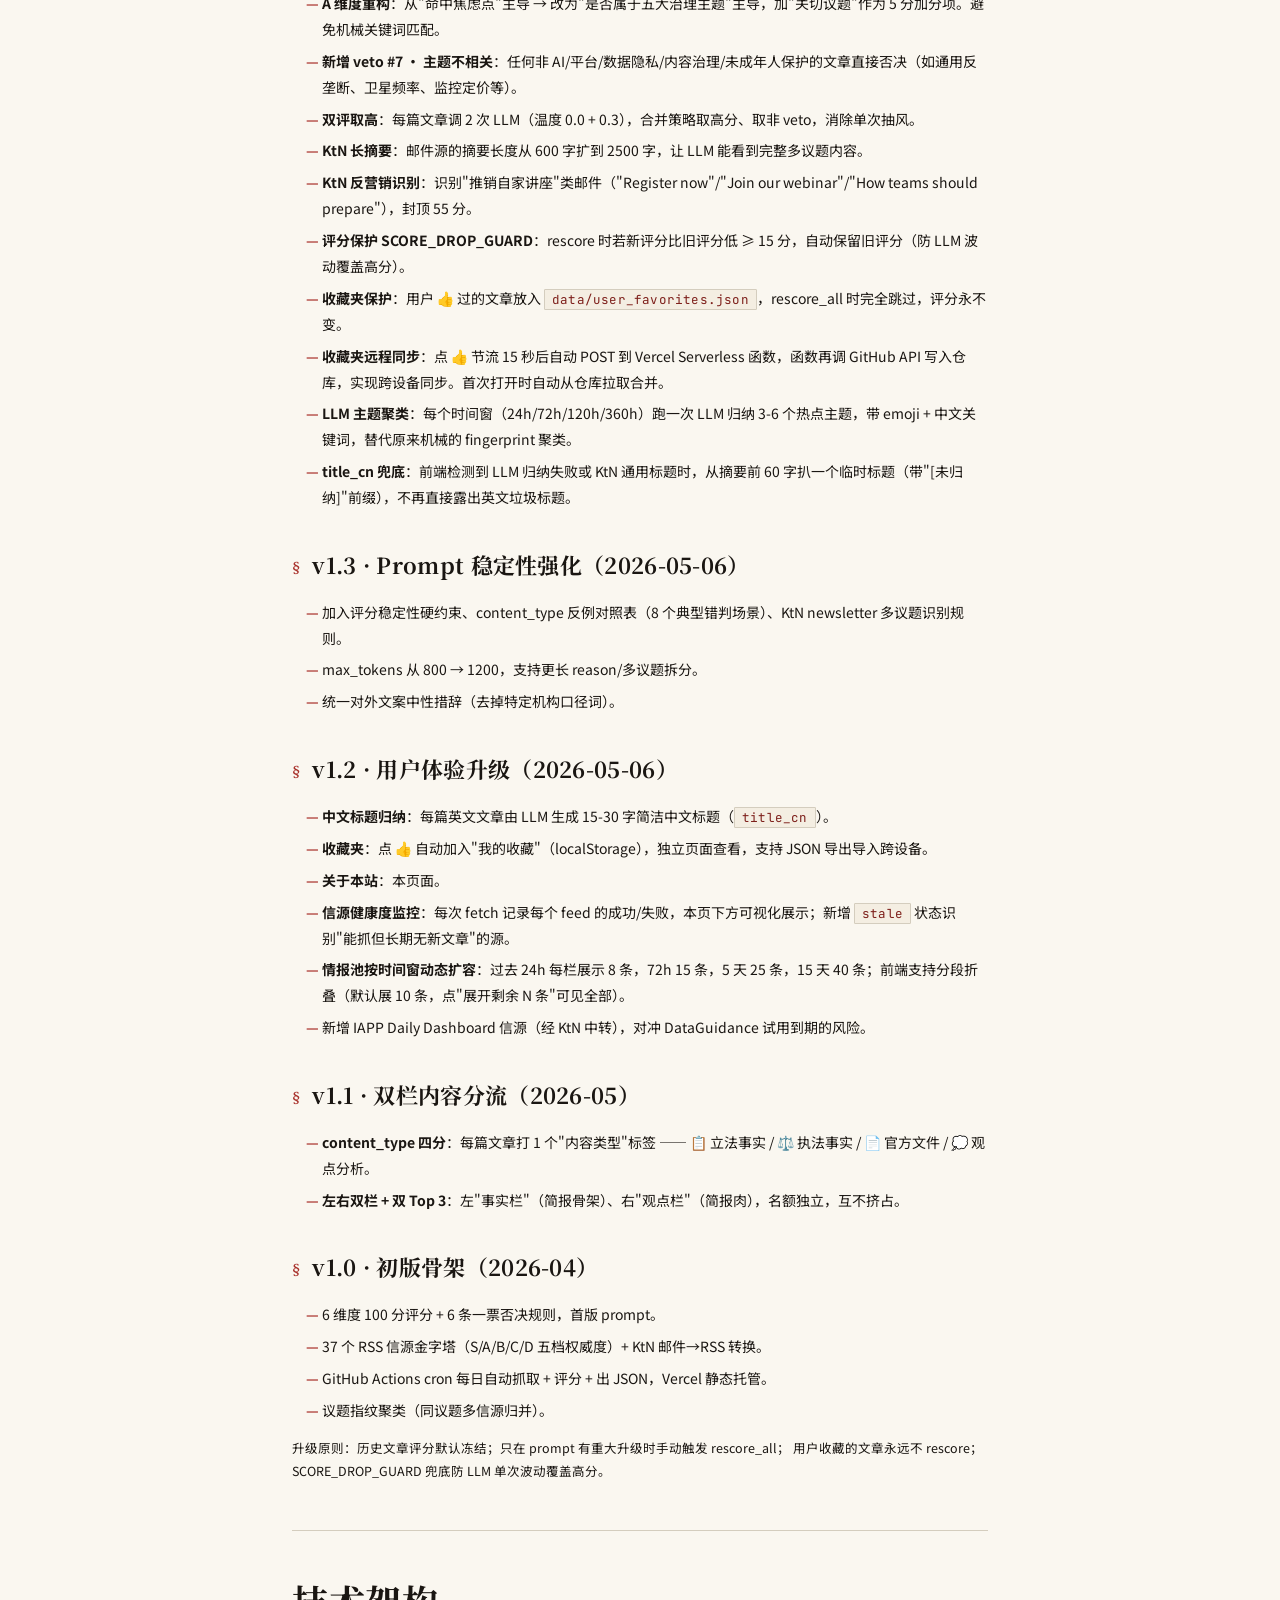
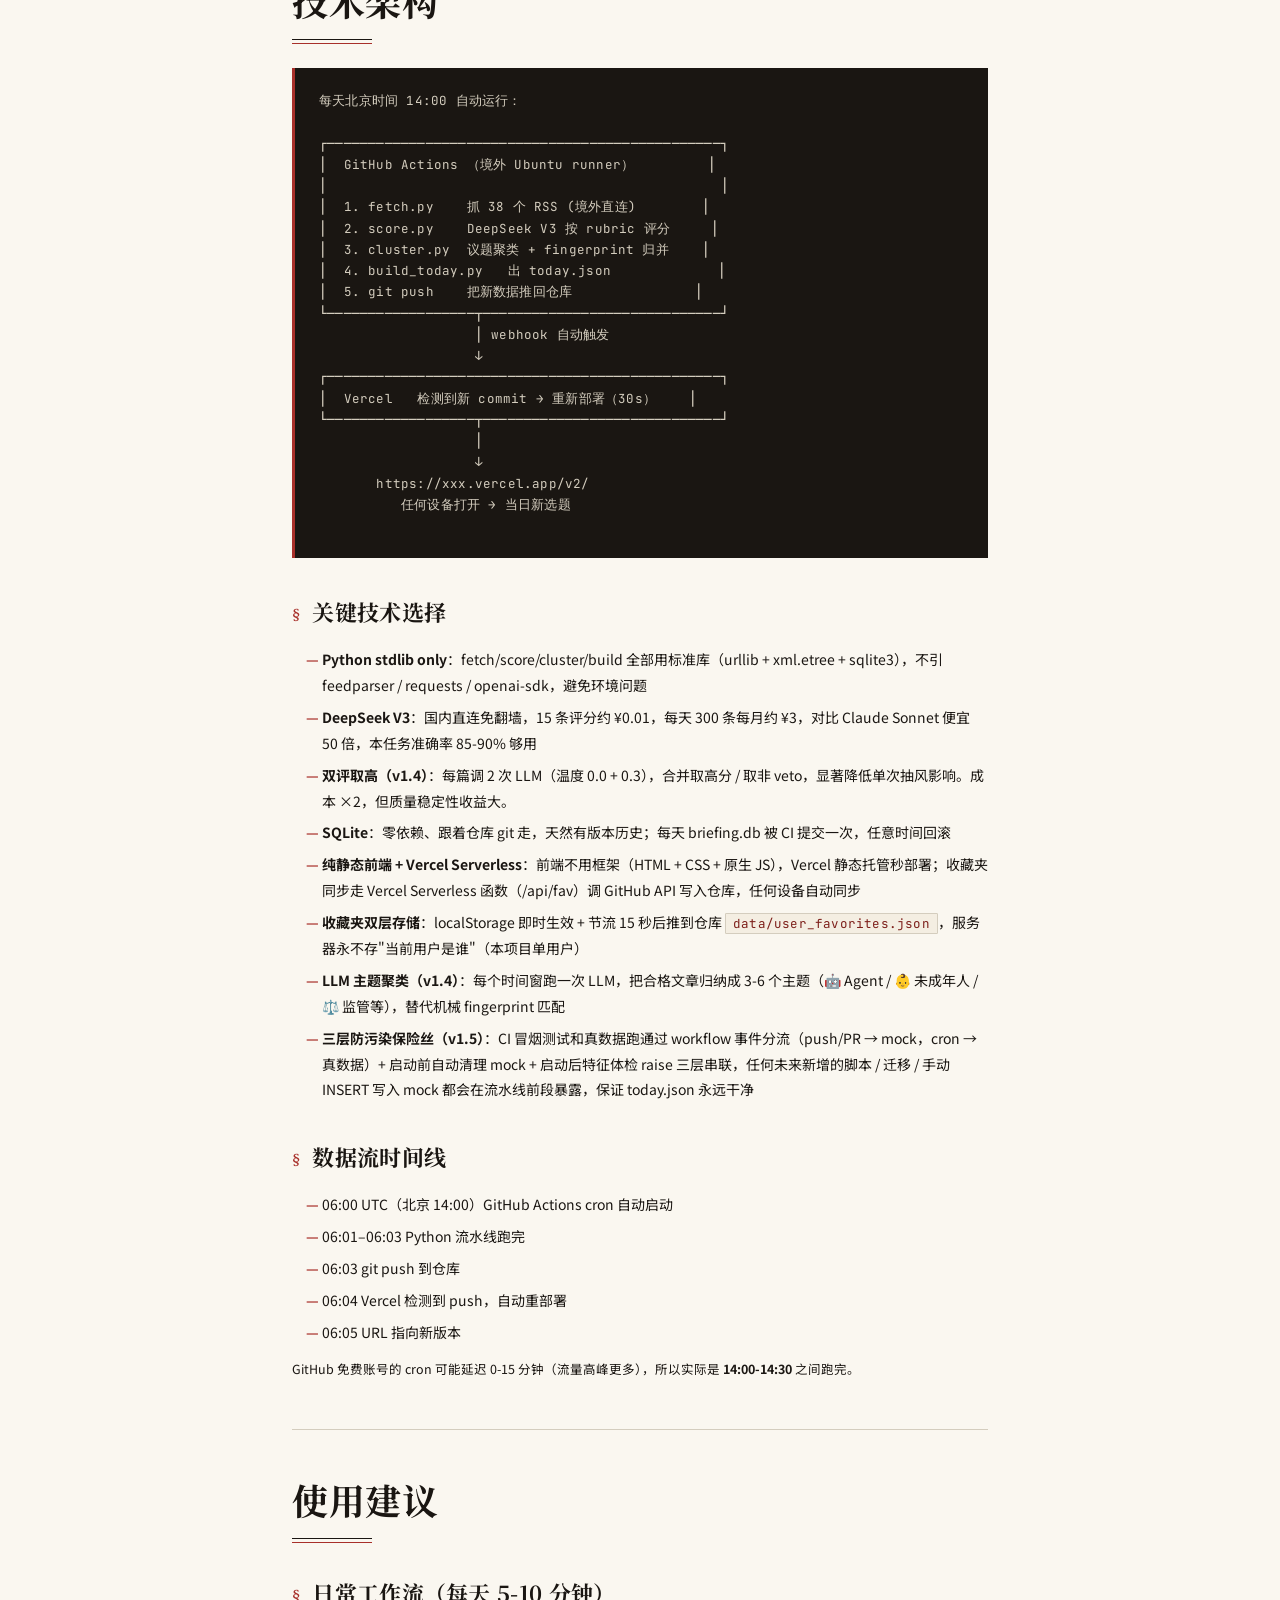
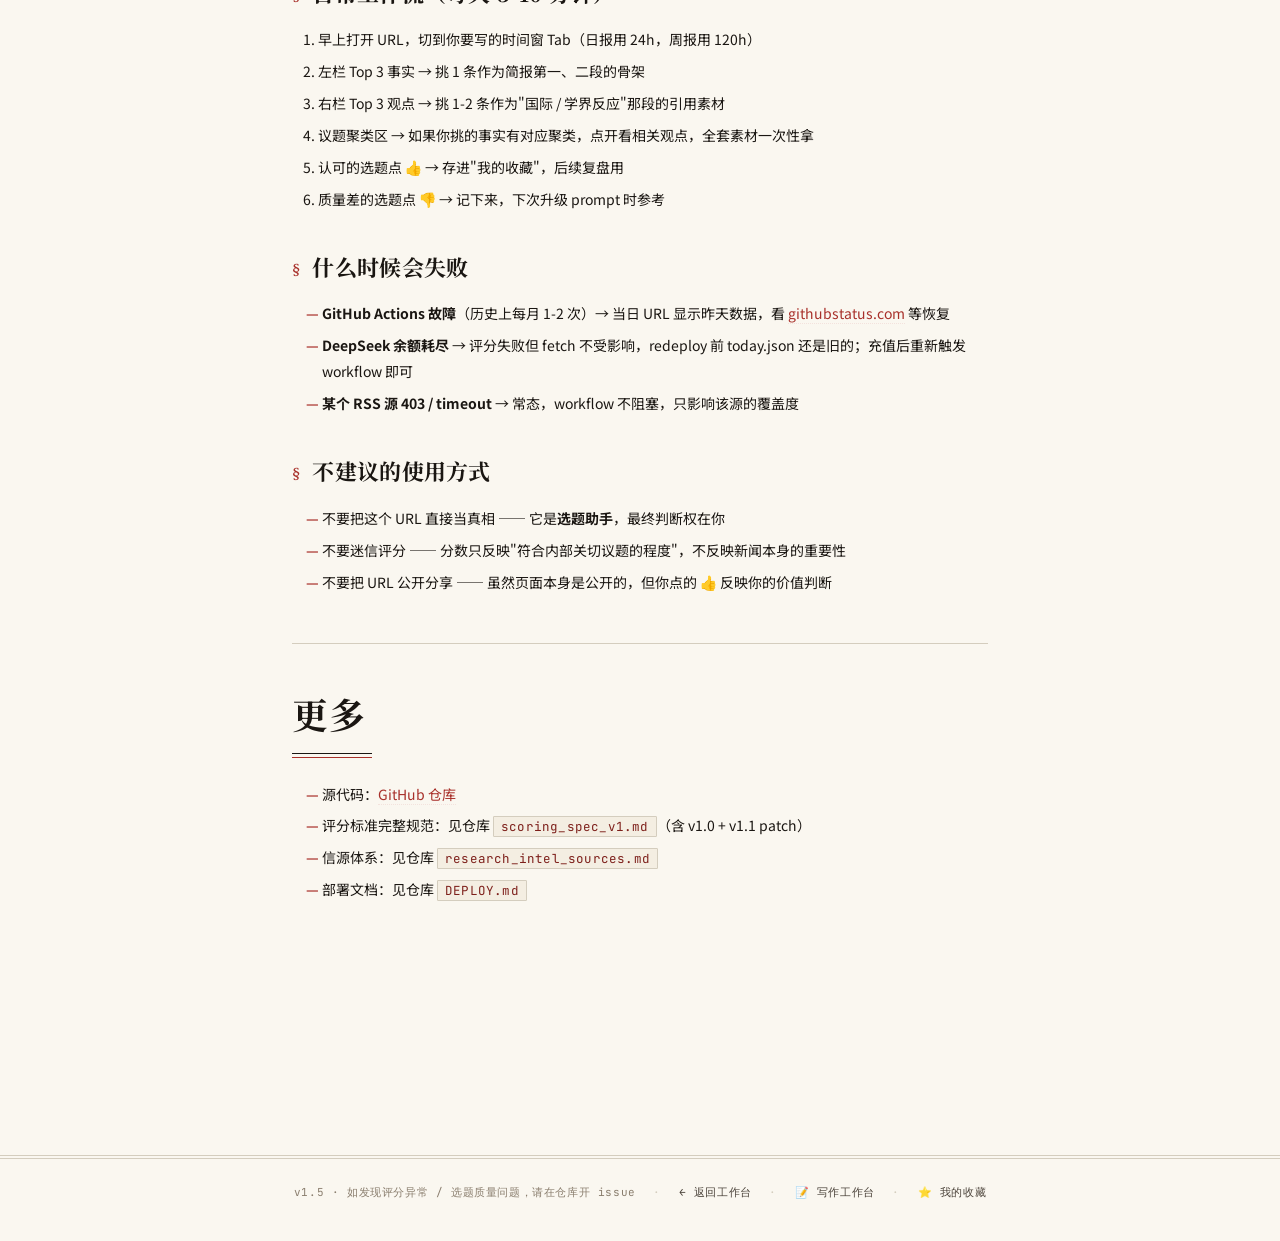
==== commit 88a602ca: "design(v2): editorial / legal-journal aesthetic + boost title hierarchy Visual redesign moving away " ====
--- a/v2/about.html
+++ b/v2/about.html
@@ -4,6 +4,9 @@
   <meta charset="UTF-8">
   <meta name="viewport" content="width=device-width, initial-scale=1.0">
   <title>关于本站 · 选题工作台</title>
+  <link rel="preconnect" href="https://fonts.googleapis.com">
+  <link rel="preconnect" href="https://fonts.gstatic.com" crossorigin>
+  <link rel="stylesheet" href="https://fonts.googleapis.com/css2?family=Crimson+Pro:ital,wght@0,400;0,500;0,600;0,700;1,400;1,500;1,600&family=JetBrains+Mono:wght@400;500;600;700&family=Noto+Sans+SC:wght@400;500;600;700&family=Noto+Serif+SC:wght@400;500;600;700&display=swap">
   <link rel="stylesheet" href="style.css">
   <link rel="stylesheet" href="pages.css">
 </head>
--- a/v2/style.css
+++ b/v2/style.css
@@ -1,447 +1,881 @@
-/* ===== 设计令牌 ===== */
+/* =============================================================
+ *  网络治理动态速递 · 工作台
+ *  Editorial / Legal-Journal 美学（v1.7，2026-06-02 重设计）
+ *
+ *  设计意图：克制的法律评论期刊感 — 米白报纸底、印泥红、思源宋体
+ *  反"通用 SaaS"——不要圆角云朵、不要鲜亮蓝、不要 Inter
+ *
+ *  字体：Noto Serif SC（中文 serif 标题）/ Noto Sans SC（中文 sans 正文）
+ *        / Crimson Pro（英文标题 serif）/ JetBrains Mono（数据 mono）
+ * ============================================================= */
+
+/* ---------- 设计令牌 ---------- */
 :root {
-  --c-bg:        #f7f7f5;
-  --c-fg:        #1f2328;
-  --c-fg-soft:   #545d68;
-  --c-muted:     #8a93a0;
-  --c-border:    #e6e8ec;
-  --c-border-strong: #c8cdd5;
-
-  /* 事实栏：冷蓝色系（严肃） */
-  --c-fact-bg:    #f0f5fc;
-  --c-fact-accent: #2563eb;
-  --c-fact-deep:  #1e40af;
-  --c-fact-soft:  #dbe9fb;
-
-  /* 观点栏：暖橙米色系（温度） */
-  --c-op-bg:      #fdf6ee;
-  --c-op-accent:  #c2410c;
-  --c-op-deep:    #9a3412;
-  --c-op-soft:    #fde2cc;
-
-  /* 状态色 */
-  --c-good:   #15803d;
-  --c-warn:   #b45309;
-  --c-veto:   #b91c1c;
-
-  --r-sm: 6px;
-  --r-md: 10px;
-  --r-lg: 14px;
-  --shadow-card: 0 1px 2px rgba(20,30,50,0.04), 0 4px 12px rgba(20,30,50,0.04);
-}
-
+  /* 基底色：米白报纸 + 深墨黑（不用纯黑，过冷） */
+  --c-paper:        #faf7f0;          /* 主底色：暖米白，仿手感纸 */
+  --c-paper-deep:   #f4eee2;          /* 章节区分用的更深米色 */
+  --c-ink:          #1a1612;          /* 主文字：墨黑（带一丝褐） */
+  --c-ink-soft:     #4a4239;          /* 次文字：旧墨灰褐 */
+  --c-ink-faint:    #8a7e6e;          /* 三级文字：淡墨 */
+  --c-rule:         #d4cdbe;          /* 分割线：米色淡线 */
+  --c-rule-strong:  #1a1612;          /* 主报头横线：墨黑 */
+
+  /* 主色：印泥红（中式法律研究气场） */
+  --c-vermillion:   #a8302a;          /* 主色：印泥红 */
+  --c-vermillion-deep: #7d1f1a;       /* 暗色变体 */
+  --c-vermillion-faint: #f3e2dd;      /* 浅色背景 */
+
+  /* 事实栏：钢蓝（不要鲜亮蓝） */
+  --c-steel:        #2c4a6b;
+  --c-steel-deep:   #1d3450;
+  --c-steel-faint:  #e3eaf2;
+  --c-steel-paper:  #eef2f6;
+
+  /* 观点栏：赭黄（旧书页的笔记感） */
+  --c-ochre:        #a05f1b;
+  --c-ochre-deep:   #6e3f0c;
+  --c-ochre-faint:  #f4e4cd;
+  --c-ochre-paper:  #f7eede;
+
+  /* 状态色（用旧式印章感） */
+  --c-seal-good:    #15604a;          /* 通过：墨绿（不是鲜绿） */
+  --c-seal-warn:    #8a5a08;          /* 警告：旧金 */
+  --c-seal-veto:    #8a1f15;          /* 否决：暗红（"驳回"印） */
+
+  /* 字体栈 */
+  --font-display: "Crimson Pro", "Noto Serif SC", "Songti SC", "STSong",
+                  "SimSun", Cambria, Georgia, serif;
+  --font-body:    "Noto Sans SC", -apple-system, BlinkMacSystemFont,
+                  "PingFang SC", "Helvetica Neue", "Microsoft YaHei", sans-serif;
+  --font-mono:    "JetBrains Mono", ui-monospace, "SF Mono", Menlo, Consolas, monospace;
+  --font-serif-cn: "Noto Serif SC", "Songti SC", "STSong", "SimSun", Georgia, serif;
+}
+
+/* ---------- 重置 ---------- */
 * { box-sizing: border-box; }
 html, body { margin: 0; padding: 0; }
+
+/* 让纸面有一点纸纹理（很淡的 noise，CSS-only） */
 body {
-  font-family: -apple-system, BlinkMacSystemFont, "PingFang SC", "Helvetica Neue",
-               "Microsoft YaHei", Arial, sans-serif;
-  background: var(--c-bg);
-  color: var(--c-fg);
-  line-height: 1.55;
-  font-size: 14px;
-}
-
-a { color: inherit; }
-a:hover { text-decoration: underline; }
-
-.muted { color: var(--c-muted); }
-.dot   { color: var(--c-muted); margin: 0 6px; }
-
-/* ===== 顶栏 ===== */
+  font-family: var(--font-body);
+  font-size: 14.5px;
+  line-height: 1.65;
+  color: var(--c-ink);
+  background-color: var(--c-paper);
+  /* 极淡纸纹噪声（多层径向渐变叠加，避免重复贴图） */
+  background-image:
+    radial-gradient(at 12% 8%, rgba(168, 48, 42, 0.03) 0, transparent 45%),
+    radial-gradient(at 88% 92%, rgba(44, 74, 107, 0.03) 0, transparent 45%);
+  background-attachment: fixed;
+  -webkit-font-smoothing: antialiased;
+  text-rendering: optimizeLegibility;
+}
+
+a { color: inherit; text-decoration: none; }
+a:hover { text-decoration: underline; text-decoration-thickness: 1px; text-underline-offset: 2px; }
+
+.muted     { color: var(--c-ink-faint); }
+.dot       { color: var(--c-rule); margin: 0 8px; font-style: normal; }
+
+/* =============================================================
+ *  顶栏（报头）
+ *  仿《NYT》《经济学人》报头：粗细双横线 + 衬线品牌名 + 期号meta
+ * ============================================================= */
 .topbar {
-  background: #fff;
-  border-bottom: 1px solid var(--c-border);
-  padding: 14px 28px;
+  background: var(--c-paper);
+  padding: 18px 32px 14px;
   position: sticky; top: 0; z-index: 10;
+  border-top: 4px solid var(--c-rule-strong);   /* 报头粗顶线 */
+  border-bottom: 1px solid var(--c-rule);       /* 报头细底线 */
+  /* 紧贴底部加一根额外极细线，做 double-rule 效果 */
+  box-shadow: inset 0 -2px 0 var(--c-paper), inset 0 -3px 0 var(--c-rule);
+  backdrop-filter: blur(8px);
+  background-color: rgba(250, 247, 240, 0.92);
 }
 .topbar-inner {
-  max-width: 1480px;
+  max-width: 1280px;
   margin: 0 auto;
   display: flex; align-items: center; justify-content: space-between;
-  gap: 16px;
-}
-.brand { display: flex; align-items: center; gap: 10px; }
-.brand-mark { font-size: 22px; }
-.brand-name { font-weight: 600; font-size: 15px; letter-spacing: 0.2px; }
-.meta { font-size: 12.5px; }
-
-/* ===== Tabs ===== */
+  gap: 24px;
+}
+.brand {
+  display: flex; align-items: baseline; gap: 12px;
+}
+.brand-mark {
+  font-size: 22px;
+  filter: grayscale(0.5) contrast(1.2);          /* emoji 降饱和，不抢色 */
+}
+.brand-name {
+  font-family: var(--font-serif-cn);
+  font-weight: 700;
+  font-size: 24px;
+  letter-spacing: 0.6px;
+  color: var(--c-ink);
+  font-feature-settings: "kern" on;
+  line-height: 1.1;
+}
+.meta {
+  font-family: var(--font-body);
+  font-size: 12.5px;
+  color: var(--c-ink-soft);
+  display: flex; align-items: center; flex-wrap: wrap;
+  gap: 0;
+}
+
+/* meta 里的所有 link 统一成"报头小链接"风格 */
+.meta a, .nav-link {
+  color: var(--c-ink-soft);
+  font-size: 12.5px;
+  padding: 3px 10px;
+  border: 1px solid transparent;
+  transition: color 0.15s, border-color 0.15s, background 0.15s;
+  letter-spacing: 0.2px;
+}
+.meta a:hover, .nav-link:hover {
+  color: var(--c-vermillion);
+  border-color: var(--c-vermillion-faint);
+  background: var(--c-vermillion-faint);
+  text-decoration: none;
+}
+
+/* 返回链接（左上箭头） */
+.back-link {
+  font-family: var(--font-display);
+  font-size: 24px;
+  color: var(--c-ink-soft);
+  padding: 0 8px;
+  line-height: 1;
+  border-radius: 0;
+  transition: color 0.15s;
+}
+.back-link:hover {
+  color: var(--c-vermillion);
+  background: transparent;
+  text-decoration: none;
+}
+
+/* 收藏数 badge —— 改成"印章"质感 */
+.fav-badge {
+  display: inline-block;
+  min-width: 20px; padding: 1px 6px;
+  background: var(--c-vermillion);
+  color: var(--c-paper);
+  border-radius: 2px;
+  font-family: var(--font-mono);
+  font-size: 11px; font-weight: 600;
+  text-align: center;
+  line-height: 16px;
+  margin-left: 4px;
+  letter-spacing: 0.3px;
+}
+.fav-badge.zero {
+  background: transparent;
+  color: var(--c-ink-faint);
+  border: 1px solid var(--c-rule);
+}
+
+/* =============================================================
+ *  Tabs（时间窗）—— 改用"翻页书签"质感
+ * ============================================================= */
 .tabs {
-  max-width: 1480px;
-  margin: 16px auto 0;
-  padding: 0 28px;
-  display: flex; gap: 4px;
-  border-bottom: 1px solid var(--c-border);
+  max-width: 1280px;
+  margin: 0 auto;
+  padding: 0 32px;
+  display: flex; gap: 0;
+  border-bottom: 1px solid var(--c-rule);
+  background: var(--c-paper);
 }
 .tab {
   appearance: none;
   border: 0; background: transparent;
-  padding: 10px 18px;
-  font: inherit; font-size: 13.5px;
-  color: var(--c-fg-soft);
+  padding: 14px 22px 12px;
+  font-family: var(--font-body);
+  font-size: 13px;
+  font-weight: 500;
+  color: var(--c-ink-faint);
   cursor: pointer;
   border-bottom: 2px solid transparent;
-  border-radius: 0;
-  transition: all 0.15s ease;
-}
-.tab:hover { color: var(--c-fg); }
+  letter-spacing: 0.4px;
+  transition: color 0.15s, border-color 0.15s;
+  /* 给每个 tab 一个微妙的左竖线分隔（仿期刊目录） */
+  position: relative;
+}
+.tab + .tab::before {
+  content: "";
+  position: absolute;
+  left: 0; top: 22%; bottom: 22%;
+  width: 1px;
+  background: var(--c-rule);
+}
+.tab:hover { color: var(--c-ink); }
 .tab.active {
-  color: var(--c-fg);
-  font-weight: 600;
-  border-bottom-color: var(--c-fact-accent);
-}
-
-/* ===== 工作区 ===== */
+  color: var(--c-vermillion);
+  font-weight: 700;
+  border-bottom-color: var(--c-vermillion);
+}
+
+/* =============================================================
+ *  工作区
+ * ============================================================= */
 .workspace {
-  max-width: 1480px;
+  max-width: 1280px;
   margin: 0 auto;
-  padding: 24px 28px 80px;
+  padding: 32px 32px 96px;
 }
 
 .section-header {
-  display: flex; align-items: baseline; gap: 10px;
-  margin: 28px 0 14px;
+  display: flex; align-items: baseline; gap: 14px;
+  margin: 36px 0 20px;
+  padding-bottom: 10px;
+  border-bottom: 1px solid var(--c-rule);
+  position: relative;
+}
+/* 章节标题左侧加一根短的红色"导读"竖线（编辑部惯用） */
+.section-header::before {
+  content: "";
+  position: absolute;
+  left: -16px; top: 4px; bottom: 16px;
+  width: 3px;
+  background: var(--c-vermillion);
 }
 .section-header h2 {
-  margin: 0; font-size: 16px; font-weight: 600;
-}
-.section-header small { color: var(--c-muted); font-size: 12.5px; }
-
-/* ===== 双栏 ===== */
+  margin: 0;
+  font-family: var(--font-serif-cn);
+  font-size: 24px;
+  font-weight: 700;
+  color: var(--c-ink);
+  letter-spacing: 0.4px;
+  line-height: 1.25;
+}
+.section-header small {
+  color: var(--c-ink-faint);
+  font-size: 12.5px;
+  font-style: italic;
+  font-family: var(--font-display);
+}
+
+/* =============================================================
+ *  双栏（事实 / 观点）
+ *  改成"对页对比"——左右各一根细竖线分割，不要圆角卡片
+ * ============================================================= */
 .dual-grid {
   display: grid;
   grid-template-columns: 1fr 1fr;
-  gap: 18px;
+  gap: 0;
+  /* 用一根中央竖线代替间距 */
+  position: relative;
+  background: var(--c-paper);
+  border-top: 1px solid var(--c-rule-strong);
+  border-bottom: 1px solid var(--c-rule);
+}
+.dual-grid::before {
+  content: "";
+  position: absolute;
+  top: 8px; bottom: 8px; left: 50%;
+  width: 1px;
+  background: var(--c-rule);
 }
 .column {
-  background: #fff;
-  border: 1px solid var(--c-border);
-  border-radius: var(--r-lg);
-  padding: 18px;
-  min-height: 200px;
-}
-.column-facts    { background: var(--c-fact-bg); border-color: #d6e4f8; }
-.column-opinions { background: var(--c-op-bg);   border-color: #f5dac0; }
+  padding: 24px 24px 28px;
+  min-height: 220px;
+  background: transparent;
+  border: 0;
+  border-radius: 0;
+}
+.column-facts    { padding-right: 32px; }
+.column-opinions { padding-left: 32px; }
 
 .column-header {
-  display: flex; align-items: center; gap: 10px;
-  margin: -2px 0 14px;
-  padding-bottom: 12px;
-  border-bottom: 1px dashed rgba(0,0,0,0.08);
-}
+  display: flex; align-items: baseline; gap: 10px;
+  margin: 0 0 18px;
+  padding-bottom: 10px;
+  border-bottom: 1px solid var(--c-rule);
+}
+.column-icon {
+  font-size: 16px;
+  filter: grayscale(0.4);
+}
+/* 双栏 header 退到 small-caps 报头风，让卡片标题成为视觉焦点 */
 .column-header h2 {
-  margin: 0; font-size: 15px; font-weight: 600;
-}
+  margin: 0;
+  font-family: var(--font-mono);
+  font-size: 12px;
+  font-weight: 700;
+  letter-spacing: 2.5px;
+  text-transform: uppercase;
+}
+.column-facts .column-header h2     { color: var(--c-steel-deep); }
+.column-opinions .column-header h2  { color: var(--c-ochre-deep); }
 .column-header small {
   margin-left: auto;
-  color: var(--c-fg-soft);
-  font-size: 12px;
-}
-.column-icon { font-size: 18px; }
+  font-family: var(--font-display);
+  font-style: italic;
+  font-size: 12.5px;
+  color: var(--c-ink-faint);
+  letter-spacing: 0.2px;
+}
 
 .card-list {
-  display: flex; flex-direction: column; gap: 12px;
-}
-
-/* ===== 卡片 ===== */
+  display: flex; flex-direction: column;
+  gap: 0;
+}
+
+/* =============================================================
+ *  卡片 —— 改成"期刊条目"质感
+ *  - 取消圆角和卡片阴影
+ *  - 用左侧色带标识 content_type
+ *  - 分数改成 serif 大数字 + 小标记
+ *  - 条目之间用细虚线分割
+ * ============================================================= */
 .card {
-  background: #fff;
-  border: 1px solid var(--c-border);
-  border-radius: var(--r-md);
-  padding: 14px 16px;
-  box-shadow: var(--shadow-card);
+  position: relative;
+  background: transparent;
+  border: 0;
+  border-radius: 0;
+  padding: 18px 16px 18px 22px;
   display: grid;
   grid-template-columns: 56px 1fr auto;
   grid-template-areas:
-    "score title  feedback"
-    "score badges feedback"
-    "score reason reason"
-    "score meta   meta";
-  gap: 6px 14px;
-  transition: transform 0.12s ease, box-shadow 0.12s ease;
+    "score title   feedback"
+    "score badges  feedback"
+    "score reason  reason"
+    "score meta    meta";
+  gap: 6px 18px;
+  /* 条目分割：底部细线 */
+  border-bottom: 1px dotted var(--c-rule);
+  transition: background 0.18s ease, padding-left 0.18s ease;
+}
+.card:last-child { border-bottom: none; }
+
+/* 左侧 content_type 色带（hover 时变粗） */
+.card::before {
+  content: "";
+  position: absolute;
+  left: 0; top: 22px; bottom: 22px;
+  width: 2px;
+  background: var(--c-rule);
+  transition: width 0.18s ease, background 0.18s ease;
+}
+.card:hover::before {
+  width: 4px;
 }
 .card:hover {
-  transform: translateY(-1px);
-  box-shadow: 0 2px 4px rgba(20,30,50,0.05), 0 8px 24px rgba(20,30,50,0.07);
-}
-
+  background: rgba(168, 48, 42, 0.025);
+  padding-left: 24px;
+}
+
+/* 不同 content_type 对应不同色带 */
+.card:has(.badge-type-fact_legislative)::before  { background: var(--c-steel); }
+.card:has(.badge-type-fact_enforcement)::before  { background: var(--c-vermillion); }
+.card:has(.badge-type-fact_official_doc)::before { background: var(--c-steel-deep); }
+.card:has(.badge-type-opinion_analysis)::before  { background: var(--c-ochre); }
+
+/* 分数：大 serif 数字 + "/100" 上标 */
 .card-score {
   grid-area: score;
-  align-self: center;
-  text-align: center;
-  font-weight: 700;
-  color: var(--c-fact-deep);
-}
-.column-opinions .card-score { color: var(--c-op-deep); }
-.card-score .num    { display: block; font-size: 26px; line-height: 1; }
-.card-score .label  { display: block; font-size: 10px; color: var(--c-muted); margin-top: 4px; letter-spacing: 0.5px; }
-
+  align-self: start;
+  text-align: left;
+  margin-top: 1px;
+}
+.card-score .num {
+  display: inline-block;
+  font-family: var(--font-display);
+  font-size: 38px;
+  font-weight: 600;
+  line-height: 1;
+  color: var(--c-ink);
+  letter-spacing: -1px;
+  font-feature-settings: "lnum" on, "tnum" on;
+}
+.column-facts    .card-score .num { color: var(--c-steel-deep); }
+.column-opinions .card-score .num { color: var(--c-ochre-deep); }
+
+.card-score .label {
+  display: block;
+  font-family: var(--font-mono);
+  font-size: 9px;
+  letter-spacing: 1.6px;
+  text-transform: uppercase;
+  color: var(--c-ink-faint);
+  margin-top: 6px;
+}
+
+/* 标题：中文 serif 主标题 + 英文 italic 副标题 */
+.card-title-block {
+  grid-area: title;
+  display: flex; flex-direction: column; gap: 3px;
+  min-width: 0;
+}
+.card-title-cn {
+  font-family: var(--font-serif-cn);
+  font-size: 20px;
+  font-weight: 700;
+  line-height: 1.35;
+  color: var(--c-ink);
+  letter-spacing: 0.1px;
+  word-break: break-word;
+  text-decoration: none;
+  /* 关键：让标题"扎得稳" — 微伸展宋体笔画 */
+  font-feature-settings: "kern" on, "liga" on;
+}
+.card-title-cn:hover {
+  color: var(--c-vermillion);
+  text-decoration: none;
+}
+.card-title-en {
+  font-family: var(--font-display);
+  font-size: 13px;
+  font-style: italic;
+  line-height: 1.45;
+  color: var(--c-ink-faint);
+  word-break: break-word;
+  letter-spacing: 0.1px;
+}
+/* 兼容旧 card-title（不带 block 的简版） */
 .card-title {
   grid-area: title;
-  font-size: 14.5px; font-weight: 600;
-  line-height: 1.45;
-  color: var(--c-fg);
-  text-decoration: none;
-}
-.card-title:hover { text-decoration: underline; text-decoration-color: var(--c-fact-accent); }
-.column-opinions .card-title:hover { text-decoration-color: var(--c-op-accent); }
-
-/* 新：中文归纳标题（主）+ 英文原题（辅） */
-.card-title-block {
-  grid-area: title;
-  display: flex; flex-direction: column; gap: 2px;
-  min-width: 0;
-}
-.card-title-cn {
-  font-size: 15px; font-weight: 600;
+  font-family: var(--font-serif-cn);
+  font-size: 19px;
+  font-weight: 700;
   line-height: 1.4;
-  color: var(--c-fg);
-  text-decoration: none;
-  word-break: break-word;
-}
-.card-title-cn:hover { text-decoration: underline; text-decoration-color: var(--c-fact-accent); }
-.column-opinions .card-title-cn:hover { text-decoration-color: var(--c-op-accent); }
-.card-title-en {
-  font-size: 12px;
-  color: var(--c-muted);
-  line-height: 1.4;
-  word-break: break-word;
-  font-style: italic;
-}
+  color: var(--c-ink);
+}
+.card-title:hover { color: var(--c-vermillion); text-decoration: none; }
+
 .ktn-hint {
   display: inline-block;
-  font-size: 11px;
-  color: var(--c-warn);
-  background: #fef3c7;
-  padding: 1px 7px;
-  border-radius: 999px;
-  margin-top: 2px;
+  font-family: var(--font-mono);
+  font-size: 10px;
+  color: var(--c-ochre-deep);
+  background: var(--c-ochre-faint);
+  padding: 1px 8px;
+  border-radius: 1px;
+  margin-top: 4px;
   width: max-content;
+  letter-spacing: 0.4px;
   cursor: help;
 }
 .cluster-main-en {
-  font-size: 12px;
-  color: var(--c-muted);
+  font-family: var(--font-display);
+  font-size: 13px;
   font-style: italic;
-  margin: -2px 0 4px;
-}
-
-.card-badges { grid-area: badges; display: flex; flex-wrap: wrap; gap: 6px; }
+  color: var(--c-ink-faint);
+  margin: -2px 0 6px;
+  letter-spacing: 0.1px;
+}
+
+/* Badges —— 改成"标签贴纸"风格（小写 + 字间距） */
+.card-badges { grid-area: badges; display: flex; flex-wrap: wrap; gap: 6px; margin-top: 2px; }
+
 .badge {
   display: inline-flex; align-items: center; gap: 4px;
-  padding: 2px 9px;
-  border-radius: 999px;
-  font-size: 11.5px;
+  padding: 2px 9px 1px;
+  border-radius: 1px;
+  font-family: var(--font-body);
+  font-size: 11px;
   font-weight: 500;
-  background: #eef0f3;
-  color: var(--c-fg-soft);
+  letter-spacing: 0.4px;
+  background: transparent;
+  color: var(--c-ink-soft);
+  border: 1px solid var(--c-rule);
   white-space: nowrap;
 }
-.badge-type-fact_legislative   { background: #dbe9fb; color: #1e40af; }
-.badge-type-fact_enforcement   { background: #fde2e2; color: #991b1b; }
-.badge-type-fact_official_doc  { background: #e0e7ff; color: #3730a3; }
-.badge-type-opinion_analysis   { background: var(--c-op-soft); color: var(--c-op-deep); }
-.badge-anxiety { background: #fef3c7; color: #92400e; }
-.badge-stage   { background: #dcfce7; color: #166534; }
-.badge-tier-S  { background: #1f2937; color: #fff; }
-.badge-tier-A  { background: #4338ca; color: #fff; }
-.badge-tier-B  { background: #6b7280; color: #fff; }
-.badge-tier-C  { background: #9ca3af; color: #fff; }
-.badge-tier-D  { background: #d1d5db; color: #374151; }
-
+
+/* content_type 主题色（用 border + 文字色，不要色块） */
+.badge-type-fact_legislative {
+  color: var(--c-steel-deep);
+  border-color: var(--c-steel);
+  background: var(--c-steel-faint);
+}
+.badge-type-fact_enforcement {
+  color: var(--c-vermillion-deep);
+  border-color: var(--c-vermillion);
+  background: var(--c-vermillion-faint);
+}
+.badge-type-fact_official_doc {
+  color: var(--c-steel-deep);
+  border-color: var(--c-steel-deep);
+  background: var(--c-steel-faint);
+}
+.badge-type-opinion_analysis {
+  color: var(--c-ochre-deep);
+  border-color: var(--c-ochre);
+  background: var(--c-ochre-faint);
+}
+
+.badge-anxiety {
+  color: var(--c-vermillion-deep);
+  border-color: var(--c-vermillion-faint);
+  background: transparent;
+}
+.badge-stage {
+  color: var(--c-seal-good);
+  border-color: var(--c-seal-good);
+  background: transparent;
+}
+
+/* tier 印章风（信源等级，用对比强烈的方块印章） */
+.badge-tier-S {
+  background: var(--c-ink);
+  color: var(--c-paper);
+  border-color: var(--c-ink);
+  font-weight: 700;
+  letter-spacing: 1px;
+}
+.badge-tier-A {
+  background: var(--c-vermillion);
+  color: var(--c-paper);
+  border-color: var(--c-vermillion);
+  font-weight: 700;
+  letter-spacing: 1px;
+}
+.badge-tier-B {
+  background: var(--c-steel-deep);
+  color: var(--c-paper);
+  border-color: var(--c-steel-deep);
+  font-weight: 600;
+  letter-spacing: 1px;
+}
+.badge-tier-C {
+  background: transparent;
+  color: var(--c-ink-soft);
+  border-color: var(--c-ink-faint);
+  font-weight: 500;
+}
+.badge-tier-D {
+  background: transparent;
+  color: var(--c-ink-faint);
+  border-color: var(--c-rule);
+  font-weight: 400;
+}
+
+/* 评分理由（reason）—— 引文样式：左竖线 + serif italic */
 .card-reason {
   grid-area: reason;
-  font-size: 12.5px;
-  color: var(--c-fg-soft);
-  margin-top: 4px;
-  padding-top: 8px;
-  border-top: 1px solid var(--c-border);
+  font-family: var(--font-serif-cn);
+  font-size: 13.5px;
+  line-height: 1.7;
+  color: var(--c-ink-soft);
+  margin-top: 8px;
+  padding: 4px 0 4px 14px;
+  border-left: 2px solid var(--c-rule);
+  font-style: normal;        /* 中文 serif 不 italic */
 }
 
 .card-meta {
   grid-area: meta;
-  display: flex; align-items: center; gap: 10px;
-  font-size: 11.5px; color: var(--c-muted);
-  margin-top: 2px;
-}
-.card-meta a { color: var(--c-fg-soft); text-decoration: none; }
-.card-meta a:hover { color: var(--c-fact-accent); text-decoration: underline; }
-
-/* ===== 反馈按钮 ===== */
+  display: flex; align-items: center; gap: 14px;
+  font-family: var(--font-mono);
+  font-size: 11px;
+  color: var(--c-ink-faint);
+  margin-top: 6px;
+  letter-spacing: 0.3px;
+}
+.card-meta a {
+  color: var(--c-ink-soft);
+  text-decoration: none;
+  border-bottom: 1px dotted var(--c-rule);
+}
+.card-meta a:hover {
+  color: var(--c-vermillion);
+  border-bottom-color: var(--c-vermillion);
+}
+
+/* 反馈按钮：印章式 */
 .feedback {
   grid-area: feedback;
-  display: flex; flex-direction: column; gap: 4px;
+  display: flex; flex-direction: column; gap: 6px;
   align-self: start;
 }
 .fb-btn {
   appearance: none;
-  border: 1px solid var(--c-border);
-  background: #fff;
+  border: 1px solid var(--c-rule);
+  background: var(--c-paper);
   font-size: 13px;
-  width: 30px; height: 30px;
-  border-radius: var(--r-sm);
+  width: 32px; height: 32px;
+  border-radius: 1px;
   cursor: pointer;
-  transition: all 0.12s ease;
+  transition: all 0.15s ease;
   display: inline-flex; align-items: center; justify-content: center;
-}
-.fb-btn:hover { border-color: var(--c-border-strong); }
-.fb-btn.active.up   { background: var(--c-good); color: #fff; border-color: var(--c-good); }
-.fb-btn.active.down { background: var(--c-veto); color: #fff; border-color: var(--c-veto); }
-
-/* ===== 紧凑卡（情报池） ===== */
+  color: var(--c-ink-soft);
+}
+.fb-btn:hover {
+  border-color: var(--c-ink-soft);
+  color: var(--c-ink);
+}
+.fb-btn.active.up {
+  background: var(--c-seal-good);
+  color: var(--c-paper);
+  border-color: var(--c-seal-good);
+}
+.fb-btn.active.down {
+  background: var(--c-seal-veto);
+  color: var(--c-paper);
+  border-color: var(--c-seal-veto);
+}
+.fb-btn.remove {
+  font-size: 14px;
+  color: var(--c-seal-veto);
+}
+.fb-btn.remove:hover {
+  background: var(--c-seal-veto);
+  color: var(--c-paper);
+  border-color: var(--c-seal-veto);
+}
+
+/* =============================================================
+ *  紧凑卡（情报池）
+ * ============================================================= */
 .card.compact {
   grid-template-columns: 44px 1fr auto;
   grid-template-areas:
     "score title    feedback"
     "score badges   feedback"
     "score meta     meta";
-  padding: 10px 12px;
-}
-.card.compact .card-score .num { font-size: 20px; }
-.card.compact .card-title       { font-size: 13.5px; font-weight: 500; }
+  padding: 12px 14px 12px 18px;
+}
+.card.compact .card-score .num { font-size: 26px; }
+.card.compact .card-title-cn   { font-size: 16px; font-weight: 700; line-height: 1.35; }
+.card.compact .card-title-en   { font-size: 11.5px; }
+.card.compact .card-title       { font-size: 15.5px; font-weight: 700; }
 .card.compact .card-reason      { display: none; }
 
-/* ===== 议题聚类卡片 ===== */
-.clusters #clusters-list {
-  display: flex; flex-direction: column; gap: 14px;
+/* =============================================================
+ *  议题聚类
+ * ============================================================= */
+.clusters #clusters-list,
+.clusters #topics-list {
+  display: flex; flex-direction: column; gap: 0;
 }
 .cluster {
-  background: #fff;
-  border: 1px solid var(--c-border);
-  border-radius: var(--r-lg);
-  padding: 14px 18px;
-  box-shadow: var(--shadow-card);
+  background: var(--c-paper-deep);
+  border: 0;
+  border-left: 3px solid var(--c-vermillion);
+  border-radius: 0;
+  padding: 18px 22px;
+  margin-bottom: 12px;
+  position: relative;
 }
 .cluster-head {
-  display: flex; align-items: center; gap: 10px; flex-wrap: wrap;
-  margin-bottom: 8px;
+  display: flex; align-items: baseline; gap: 12px; flex-wrap: wrap;
+  margin-bottom: 10px;
   padding-bottom: 10px;
-  border-bottom: 1px dashed var(--c-border);
-}
-.cluster-head .fp-tag {
-  font-family: ui-monospace, "SF Mono", Menlo, Consolas, monospace;
-  font-size: 11.5px;
-  background: #eef0f3;
-  color: var(--c-fg-soft);
+  border-bottom: 1px solid var(--c-rule);
+}
+.cluster-head .fp-tag,
+.cluster-head .topic-num {
+  font-family: var(--font-mono);
+  font-size: 11px;
+  background: transparent;
+  color: var(--c-ink-soft);
+  padding: 2px 8px;
+  border: 1px solid var(--c-rule);
+  border-radius: 1px;
+  letter-spacing: 0.5px;
+}
+.cluster-head .count {
+  font-size: 12px;
+  color: var(--c-ink-faint);
+  font-style: italic;
+  font-family: var(--font-display);
+}
+.cluster-head .warn-no-fact {
+  background: transparent;
+  color: var(--c-seal-warn);
+  border: 1px solid var(--c-seal-warn);
   padding: 2px 9px;
-  border-radius: var(--r-sm);
-}
-.cluster-head .count {
-  font-size: 12px; color: var(--c-muted);
-}
-.cluster-head .warn-no-fact {
-  background: #fef3c7; color: #92400e;
-  padding: 2px 9px;
-  border-radius: 999px;
-  font-size: 11.5px;
+  border-radius: 1px;
+  font-size: 11px;
   font-weight: 500;
-}
-.cluster-main { padding: 8px 0 4px; }
+  letter-spacing: 0.4px;
+}
+.cluster-main { padding: 6px 0 10px; }
 .cluster-main .label {
   display: inline-block;
-  font-size: 11.5px; font-weight: 600;
-  color: var(--c-fact-accent);
-  margin-bottom: 4px;
-}
-.cluster-main .label.no-fact { color: var(--c-warn); }
+  font-family: var(--font-mono);
+  font-size: 10.5px;
+  font-weight: 600;
+  color: var(--c-vermillion);
+  margin-bottom: 6px;
+  letter-spacing: 1.2px;
+  text-transform: uppercase;
+}
+.cluster-main .label.no-fact { color: var(--c-seal-warn); }
 .cluster-main .title {
-  font-size: 14.5px; font-weight: 600;
-  margin: 2px 0 4px;
-}
-.cluster-main .title a { color: var(--c-fg); text-decoration: none; }
-.cluster-main .title a:hover { text-decoration: underline; }
+  font-family: var(--font-serif-cn);
+  font-size: 19px;
+  font-weight: 700;
+  line-height: 1.4;
+  margin: 4px 0 6px;
+  letter-spacing: 0.15px;
+}
+.cluster-main .title a { color: var(--c-ink); text-decoration: none; }
+.cluster-main .title a:hover { color: var(--c-vermillion); text-decoration: none; }
 .cluster-main .sub {
-  font-size: 12px; color: var(--c-muted);
+  font-family: var(--font-mono);
+  font-size: 11px;
+  color: var(--c-ink-faint);
+  letter-spacing: 0.3px;
 }
 
 .cluster-related summary {
   cursor: pointer;
   list-style: none;
   padding: 8px 0;
-  font-size: 12.5px; font-weight: 500;
-  color: var(--c-fg-soft);
-  display: flex; align-items: center; gap: 6px;
-  border-top: 1px solid var(--c-border);
+  font-family: var(--font-display);
+  font-size: 13px;
+  font-style: italic;
+  color: var(--c-ink-soft);
+  display: flex; align-items: center; gap: 8px;
+  border-top: 1px dotted var(--c-rule);
 }
 .cluster-related summary::-webkit-details-marker { display: none; }
 .cluster-related summary::before {
   content: "▸";
-  font-size: 11px;
-  transition: transform 0.15s ease;
+  font-size: 10px;
+  transition: transform 0.2s ease;
+  color: var(--c-vermillion);
 }
 .cluster-related[open] summary::before { transform: rotate(90deg); }
 
 .cluster-related ul {
   list-style: none; padding: 0; margin: 4px 0 0;
-  display: flex; flex-direction: column; gap: 4px;
+  display: flex; flex-direction: column;
 }
 .cluster-related li {
-  font-size: 12.5px;
-  display: flex; gap: 8px;
-  padding: 4px 0;
-  color: var(--c-fg-soft);
-}
+  font-size: 13px;
+  display: flex; gap: 10px; align-items: baseline;
+  padding: 6px 0;
+  color: var(--c-ink-soft);
+  border-bottom: 1px dotted var(--c-rule);
+}
+.cluster-related li:last-child { border-bottom: none; }
 .cluster-related li .ct {
-  font-size: 10.5px;
+  font-family: var(--font-mono);
+  font-size: 9.5px;
   padding: 1px 6px;
-  border-radius: 4px;
+  border-radius: 1px;
   flex-shrink: 0;
-}
-.cluster-related li.fact .ct    { background: var(--c-fact-soft); color: var(--c-fact-deep); }
-.cluster-related li.opinion .ct { background: var(--c-op-soft);   color: var(--c-op-deep); }
-.cluster-related li a { color: var(--c-fg); }
-
-/* ===== 空态 ===== */
+  letter-spacing: 0.5px;
+  border: 1px solid;
+}
+.cluster-related li.fact .ct {
+  background: var(--c-steel-faint);
+  color: var(--c-steel-deep);
+  border-color: var(--c-steel);
+}
+.cluster-related li.opinion .ct {
+  background: var(--c-ochre-faint);
+  color: var(--c-ochre-deep);
+  border-color: var(--c-ochre);
+}
+.cluster-related li a {
+  color: var(--c-ink);
+  font-family: var(--font-serif-cn);
+}
+.cluster-related li a:hover { color: var(--c-vermillion); text-decoration: none; }
+
+/* 旧 fingerprint 聚类（默认折叠） */
+.legacy-clusters {
+  margin-top: 18px;
+  border-top: 1px dotted var(--c-rule);
+  padding-top: 14px;
+}
+.legacy-clusters summary {
+  cursor: pointer;
+  font-family: var(--font-display);
+  font-style: italic;
+  font-size: 13px;
+  color: var(--c-ink-faint);
+  padding: 6px 0;
+}
+.legacy-clusters summary:hover { color: var(--c-ink); }
+
+/* =============================================================
+ *  情报池
+ * ============================================================= */
+.pool-grid { gap: 0; border-top: 1px solid var(--c-rule-strong); }
+.pool-grid > div {
+  background: transparent;
+  border: 0;
+  border-radius: 0;
+  padding: 22px 24px;
+}
+.pool-grid > div:first-child { border-right: 1px solid var(--c-rule); padding-right: 30px; }
+.pool-grid > div:last-child  { padding-left: 30px; }
+
+.pool-title {
+  margin: 0 0 16px;
+  font-family: var(--font-serif-cn);
+  font-size: 14px;
+  font-weight: 700;
+  letter-spacing: 1.2px;
+  text-transform: uppercase;
+  padding-bottom: 8px;
+  border-bottom: 1px solid var(--c-rule);
+}
+.pool-title-facts    { color: var(--c-steel-deep); }
+.pool-title-opinions { color: var(--c-ochre-deep); }
+
+/* =============================================================
+ *  空态
+ * ============================================================= */
 .empty {
   text-align: center;
-  padding: 28px 18px;
-  color: var(--c-muted);
-  font-size: 13px;
-}
-
-/* ===== 情报池标题 ===== */
-.pool-grid { gap: 18px; }
-.pool-grid > div {
-  background: #fff;
-  border: 1px solid var(--c-border);
-  border-radius: var(--r-lg);
-  padding: 14px 16px;
-}
-.pool-title {
-  margin: 0 0 10px;
-  font-size: 13px; font-weight: 600;
-}
-.pool-title-facts    { color: var(--c-fact-deep); }
-.pool-title-opinions { color: var(--c-op-deep); }
-
-/* ===== Footer ===== */
+  padding: 36px 18px;
+  color: var(--c-ink-faint);
+  font-family: var(--font-display);
+  font-style: italic;
+  font-size: 14px;
+  letter-spacing: 0.2px;
+}
+
+/* =============================================================
+ *  Footer —— 报尾排版
+ * ============================================================= */
 .footer {
   text-align: center;
-  padding: 18px 28px 32px;
-  font-size: 11.5px;
-  color: var(--c-muted);
-  border-top: 1px solid var(--c-border);
-  margin-top: 40px;
-}
-
-/* ===== 响应式（窄屏退栈） ===== */
-@media (max-width: 880px) {
-  .dual-grid { grid-template-columns: 1fr; }
-  .tab { padding: 8px 10px; font-size: 12.5px; }
-  .topbar-inner { flex-direction: column; align-items: flex-start; gap: 6px; }
-}
-
-/* ===== v1.5 漏跑告警红条 ===== */
+  padding: 24px 32px 40px;
+  font-family: var(--font-mono);
+  font-size: 11px;
+  letter-spacing: 0.6px;
+  color: var(--c-ink-faint);
+  border-top: 4px double var(--c-rule);          /* double rule 报尾线 */
+  margin-top: 60px;
+  background: var(--c-paper);
+}
+.footer-link {
+  color: var(--c-ink-soft);
+  border-bottom: 1px dotted transparent;
+  padding-bottom: 1px;
+  text-decoration: none;
+}
+.footer-link:hover {
+  color: var(--c-vermillion);
+  border-bottom-color: var(--c-vermillion);
+  text-decoration: none;
+}
+.footer-sep {
+  color: var(--c-rule);
+  margin: 0 10px;
+  font-style: normal;
+}
+
+/* =============================================================
+ *  v1.5 漏跑告警红条
+ * ============================================================= */
 .stale-run-banner {
   display: flex;
   align-items: center;
-  gap: 12px;
-  padding: 10px 18px;
-  background: #fef2f2;
-  border-bottom: 1px solid #fca5a5;
-  color: #991b1b;
+  gap: 14px;
+  padding: 12px 32px;
+  background: var(--c-vermillion-faint);
+  border-bottom: 2px solid var(--c-vermillion);
+  color: var(--c-vermillion-deep);
+  font-family: var(--font-body);
   font-size: 13.5px;
-  line-height: 1.5;
+  line-height: 1.55;
+  letter-spacing: 0.2px;
 }
 .stale-run-banner .stale-icon {
   font-size: 16px;
@@ -452,30 +886,61 @@
   min-width: 0;
 }
 .stale-run-banner .stale-text strong {
-  color: #7f1d1d;
-  font-weight: 600;
+  color: var(--c-vermillion-deep);
+  font-weight: 700;
 }
 .stale-run-banner .stale-text a {
-  color: #b91c1c;
+  color: var(--c-vermillion);
   text-decoration: underline;
+  text-decoration-thickness: 1px;
   margin-left: 6px;
   white-space: nowrap;
 }
-.stale-run-banner .stale-text a:hover {
-  color: #7f1d1d;
-}
+.stale-run-banner .stale-text a:hover { color: var(--c-vermillion-deep); }
 .stale-run-banner .stale-close {
   background: transparent;
   border: 0;
-  color: #991b1b;
-  font-size: 20px;
+  color: var(--c-vermillion);
+  font-size: 22px;
+  font-family: var(--font-display);
   line-height: 1;
   cursor: pointer;
   padding: 0 4px;
   flex-shrink: 0;
 }
-.stale-run-banner .stale-close:hover { color: #450a0a; }
-@media (max-width: 760px) {
-  .stale-run-banner { font-size: 12.5px; padding: 8px 12px; gap: 8px; }
+.stale-run-banner .stale-close:hover { color: var(--c-vermillion-deep); }
+
+/* =============================================================
+ *  响应式
+ * ============================================================= */
+@media (max-width: 960px) {
+  .topbar { padding: 14px 20px 10px; }
+  .topbar-inner { flex-direction: column; align-items: flex-start; gap: 8px; }
+  .brand-name { font-size: 20px; }
+  .section-header h2 { font-size: 21px; }
+  .tabs { padding: 0 16px; overflow-x: auto; }
+  .tab { padding: 12px 14px 10px; font-size: 12px; }
+  .workspace { padding: 24px 20px 80px; }
+
+  .dual-grid { grid-template-columns: 1fr; }
+  .dual-grid::before { display: none; }
+  .column-facts    { padding: 22px 20px; border-bottom: 1px solid var(--c-rule); }
+  .column-opinions { padding: 22px 20px; }
+
+  .pool-grid > div:first-child { border-right: 0; border-bottom: 1px solid var(--c-rule); padding: 18px 20px; }
+  .pool-grid > div:last-child  { padding: 18px 20px; }
+
+  .card { grid-template-columns: 44px 1fr auto; padding: 14px 12px 14px 16px; }
+  .card-score .num { font-size: 30px; }
+  .card-title-cn { font-size: 17.5px; }
+  .cluster-main .title { font-size: 17px; }
+
+  .stale-run-banner { padding: 10px 16px; font-size: 12.5px; gap: 10px; }
   .stale-run-banner .stale-text a { display: inline-block; margin-top: 2px; }
 }
+
+/* 极小屏（手机） */
+@media (max-width: 600px) {
+  .card-meta { flex-wrap: wrap; gap: 6px 12px; }
+  .feedback { flex-direction: row; }
+}
--- a/v2/pages.css
+++ b/v2/pages.css
@@ -1,243 +1,300 @@
-/* 收藏夹 + 关于本站 的独立样式（叠加在 style.css 之上） */
-
-/* 顶栏导航链接 */
-.nav-link {
-  color: var(--c-fg-soft);
-  text-decoration: none;
-  font-size: 12.5px;
-  padding: 3px 8px;
-  border-radius: 999px;
-  transition: background 0.12s ease;
-}
-.nav-link:hover {
-  background: #eef0f3;
-  color: var(--c-fg);
-  text-decoration: none;
-}
-
-/* 返回按钮 */
-.back-link {
-  font-size: 20px;
-  color: var(--c-fg-soft);
-  text-decoration: none;
-  padding: 0 6px;
-  border-radius: 6px;
-  transition: background 0.12s ease;
-}
-.back-link:hover {
-  background: #eef0f3;
-  color: var(--c-fg);
-}
-
-/* 顶栏徽章（收藏数） */
-.fav-badge {
-  display: inline-block;
-  min-width: 18px; padding: 0 6px;
-  background: var(--c-good);
-  color: #fff;
-  border-radius: 999px;
-  font-size: 10.5px; font-weight: 700;
-  text-align: center;
-  vertical-align: middle;
-  line-height: 16px;
-  margin-left: 2px;
-}
-.fav-badge.zero {
-  background: #cbd1da;
-  color: var(--c-fg-soft);
-}
-
-/* 页尾链接 */
-.footer-link {
-  color: var(--c-fg-soft);
-  text-decoration: none;
-}
-.footer-link:hover { color: var(--c-fact-accent); text-decoration: underline; }
-.footer-sep { color: var(--c-muted); margin: 0 8px; }
-
-/* 收藏页：卡片强制双栏配色（复用事实/观点的颜色） */
-.card.column-facts    { background: var(--c-fact-bg); border-color: #d6e4f8; }
-.card.column-opinions { background: var(--c-op-bg);   border-color: #f5dac0; }
-
-.fb-btn.remove {
-  font-size: 14px; color: var(--c-veto);
-}
-.fb-btn.remove:hover {
-  background: var(--c-veto); color: #fff; border-color: var(--c-veto);
-}
+/* =============================================================
+ *  Pages CSS · 收藏 / 关于 / 工作台 专属
+ *  Editorial / Legal-Journal 美学（v1.7，2026-06-02 重设计）
+ *  叠在 style.css 之上
+ * ============================================================= */
+
+/* =============================================================
+ *  收藏页：卡片配色复用事实/观点色调（仅淡背景）
+ * ============================================================= */
+.card.column-facts    { background: rgba(44, 74, 107, 0.018); }
+.card.column-opinions { background: rgba(160, 95, 27, 0.022); }
 
 .about-intro {
-  margin: 18px 0 8px;
-  padding: 14px 18px;
-  background: #fff;
-  border: 1px solid var(--c-border);
-  border-radius: var(--r-md);
-}
-
-/* ========== 关于页面 ========== */
+  margin: 22px 0 12px;
+  padding: 18px 22px;
+  background: var(--c-paper-deep);
+  border: 0;
+  border-left: 3px solid var(--c-vermillion);
+  border-radius: 0;
+  font-family: var(--font-serif-cn);
+  font-size: 14px;
+  line-height: 1.75;
+  color: var(--c-ink-soft);
+}
+.about-intro strong { color: var(--c-vermillion-deep); font-weight: 600; }
+
+/* =============================================================
+ *  关于页（about.html）—— 像一份印刷版法律评论文章
+ * ============================================================= */
 .about-page {
-  max-width: 880px;   /* 文档阅读宽度，比工作台窄 */
+  max-width: 760px;
+  margin: 0 auto;
 }
 
 .about-section {
-  background: #fff;
-  border: 1px solid var(--c-border);
-  border-radius: var(--r-lg);
-  padding: 28px 32px;
-  margin-bottom: 18px;
-  box-shadow: var(--shadow-card);
-}
+  background: transparent;
+  border: 0;
+  border-radius: 0;
+  padding: 0;
+  margin-bottom: 48px;
+  /* 章节之间用 hairline rule 分隔 */
+  padding-bottom: 36px;
+  border-bottom: 1px solid var(--c-rule);
+}
+.about-section:last-child { border-bottom: 0; }
 
 .about-page h1 {
-  margin: 0 0 14px;
-  font-size: 22px; font-weight: 700;
-  padding-bottom: 10px;
-  border-bottom: 2px solid var(--c-fact-accent);
-  display: inline-block;
+  margin: 12px 0 28px;
+  font-family: var(--font-serif-cn);
+  font-size: 36px;
+  font-weight: 700;
+  line-height: 1.2;
+  color: var(--c-ink);
+  letter-spacing: 0.5px;
+  position: relative;
+  padding-bottom: 18px;
+}
+/* 标题下加双横线，仿章节扉页 */
+.about-page h1::after {
+  content: "";
+  position: absolute;
+  left: 0; bottom: 0;
+  width: 80px;
+  height: 1px;
+  background: var(--c-ink);
+  box-shadow: 0 4px 0 var(--c-vermillion);
 }
 
 .about-page h2 {
+  margin: 36px 0 16px;
+  font-family: var(--font-serif-cn);
+  font-size: 22px;
+  font-weight: 700;
+  color: var(--c-ink);
+  letter-spacing: 0.3px;
+  display: flex;
+  align-items: baseline;
+  gap: 12px;
+}
+.about-page h2::before {
+  content: "§";
+  font-family: var(--font-display);
+  font-size: 18px;
+  color: var(--c-vermillion);
+  font-weight: 400;
+}
+
+.about-page h3 {
   margin: 24px 0 10px;
-  font-size: 16px; font-weight: 600;
-  color: var(--c-fact-deep);
+  font-family: var(--font-serif-cn);
+  font-size: 16px;
+  font-weight: 700;
+  color: var(--c-ink-soft);
+  letter-spacing: 0.5px;
+  text-transform: uppercase;
 }
 
 .about-page p {
-  margin: 10px 0;
-  line-height: 1.75;
-  color: var(--c-fg);
+  margin: 12px 0;
+  font-family: var(--font-body);
+  line-height: 1.85;
+  color: var(--c-ink);
+  font-size: 14.5px;
 }
 .about-page p.lead {
-  font-size: 15.5px; color: var(--c-fg);
-  margin-bottom: 16px;
-}
-.about-page p.small { font-size: 12.5px; }
+  font-family: var(--font-serif-cn);
+  font-size: 17px;
+  color: var(--c-ink);
+  margin-bottom: 24px;
+  line-height: 1.7;
+  /* 首段加 drop cap（首字下沉） */
+  position: relative;
+}
+.about-page p.lead::first-letter {
+  font-family: var(--font-display);
+  font-size: 56px;
+  font-weight: 700;
+  float: left;
+  line-height: 0.9;
+  margin: 4px 8px 0 0;
+  color: var(--c-vermillion);
+}
+.about-page p.small,
+.about-page .muted.small { font-size: 12.5px; }
 
 .about-page ul,
 .about-page ol,
 .about-list {
-  margin: 10px 0;
-  padding-left: 24px;
-  line-height: 1.9;
-}
-.about-page li { margin: 4px 0; }
+  margin: 12px 0;
+  padding-left: 26px;
+  line-height: 1.85;
+  font-size: 14px;
+}
+.about-page li { margin: 6px 0; }
+.about-page ul { list-style: none; padding-left: 14px; }
+.about-page ul > li { position: relative; padding-left: 16px; }
+.about-page ul > li::before {
+  content: "—";
+  position: absolute;
+  left: 0;
+  color: var(--c-vermillion);
+  font-weight: 600;
+}
 
 .about-page code {
-  background: #f1f3f5;
-  padding: 1px 6px;
-  border-radius: 4px;
-  font-family: ui-monospace, "SF Mono", Menlo, Consolas, monospace;
+  font-family: var(--font-mono);
   font-size: 12.5px;
-  color: var(--c-fact-deep);
+  padding: 1px 7px;
+  background: var(--c-paper-deep);
+  border: 1px solid var(--c-rule);
+  border-radius: 1px;
+  color: var(--c-vermillion-deep);
+  letter-spacing: 0.2px;
 }
 
 .about-page pre.arch {
-  background: #1f2328;
-  color: #d0d7de;
-  padding: 18px;
-  border-radius: var(--r-md);
-  font-family: ui-monospace, "SF Mono", Menlo, Consolas, monospace;
+  background: var(--c-ink);
+  color: #d4cdbe;
+  padding: 22px 24px;
+  border: 0;
+  border-left: 3px solid var(--c-vermillion);
+  border-radius: 0;
+  font-family: var(--font-mono);
   font-size: 12.5px;
-  line-height: 1.55;
+  line-height: 1.7;
   overflow-x: auto;
   white-space: pre;
-}
-
+  letter-spacing: 0.2px;
+}
+
+/* 表格——像引文表 */
 .about-table {
   width: 100%;
   border-collapse: collapse;
-  margin: 14px 0;
+  margin: 18px 0;
+  font-family: var(--font-body);
   font-size: 13.5px;
+  border-top: 2px solid var(--c-ink);
+  border-bottom: 2px solid var(--c-ink);
 }
 .about-table th,
 .about-table td {
-  padding: 10px 12px;
+  padding: 12px 14px;
   text-align: left;
-  border-bottom: 1px solid var(--c-border);
+  border-bottom: 1px solid var(--c-rule);
 }
 .about-table th {
-  background: var(--c-fact-bg);
-  font-weight: 600;
-  color: var(--c-fact-deep);
-  border-bottom: 2px solid #c6d6f1;
-}
-.about-table td.num, .about-table th.num {
+  font-family: var(--font-serif-cn);
+  font-weight: 700;
+  color: var(--c-ink);
+  background: transparent;
+  border-bottom: 1px solid var(--c-ink);
+  letter-spacing: 0.3px;
+}
+.about-table td.num,
+.about-table th.num {
   text-align: center;
   width: 90px;
   white-space: nowrap;
+  font-family: var(--font-mono);
+  font-size: 12.5px;
 }
 .about-table tbody tr:hover {
-  background: #fafbfc;
-}
-
+  background: rgba(168, 48, 42, 0.025);
+}
+
+/* 内联标签（content_type） */
 .tag-inline {
   display: inline-block;
-  padding: 1px 10px;
-  border-radius: 999px;
-  font-size: 12px; font-weight: 500;
+  padding: 1px 9px;
+  border-radius: 1px;
+  font-family: var(--font-body);
+  font-size: 11.5px;
+  font-weight: 500;
   margin: 0 2px;
-}
-.tag-inline.fact_legislative  { background: #dbe9fb; color: #1e40af; }
-.tag-inline.fact_enforcement  { background: #fde2e2; color: #991b1b; }
-.tag-inline.fact_official_doc { background: #e0e7ff; color: #3730a3; }
-.tag-inline.opinion_analysis  { background: var(--c-op-soft); color: var(--c-op-deep); }
-
+  letter-spacing: 0.4px;
+  border: 1px solid;
+}
+.tag-inline.fact_legislative {
+  color: var(--c-steel-deep);
+  border-color: var(--c-steel);
+  background: var(--c-steel-faint);
+}
+.tag-inline.fact_enforcement {
+  color: var(--c-vermillion-deep);
+  border-color: var(--c-vermillion);
+  background: var(--c-vermillion-faint);
+}
+.tag-inline.fact_official_doc {
+  color: var(--c-steel-deep);
+  border-color: var(--c-steel-deep);
+  background: var(--c-steel-faint);
+}
+.tag-inline.opinion_analysis {
+  color: var(--c-ochre-deep);
+  border-color: var(--c-ochre);
+  background: var(--c-ochre-faint);
+}
+
+/* tier 印章（关于页里也用） */
 .tier-badge {
   display: inline-block;
-  min-width: 22px; padding: 2px 8px;
-  border-radius: 4px;
-  font-size: 11px; font-weight: 700;
+  min-width: 24px; padding: 2px 8px;
+  border-radius: 1px;
+  font-family: var(--font-body);
+  font-size: 11px;
+  font-weight: 700;
   text-align: center;
   margin-right: 4px;
-}
-.tier-badge.S { background: #1f2937; color: #fff; }
-.tier-badge.A { background: #4338ca; color: #fff; }
-.tier-badge.B { background: #6b7280; color: #fff; }
-.tier-badge.C { background: #9ca3af; color: #fff; }
-.tier-badge.D { background: #d1d5db; color: #374151; }
-
-.source-list li {
-  margin: 6px 0;
-  line-height: 1.6;
-}
+  letter-spacing: 1px;
+}
+.tier-badge.S { background: var(--c-ink); color: var(--c-paper); }
+.tier-badge.A { background: var(--c-vermillion); color: var(--c-paper); }
+.tier-badge.B { background: var(--c-steel-deep); color: var(--c-paper); }
+.tier-badge.C { background: transparent; color: var(--c-ink-soft); border: 1px solid var(--c-ink-faint); }
+.tier-badge.D { background: transparent; color: var(--c-ink-faint); border: 1px solid var(--c-rule); }
+
+.source-list { padding-left: 14px; }
+.source-list li { margin: 8px 0; line-height: 1.7; }
 
 .about-page a {
-  color: var(--c-fact-accent);
+  color: var(--c-vermillion);
+  border-bottom: 1px dotted var(--c-vermillion-faint);
   text-decoration: none;
 }
 .about-page a:hover {
-  text-decoration: underline;
-}
-
-.muted.small { font-size: 12.5px; }
-
-/* 窄屏响应 */
+  border-bottom: 1px solid var(--c-vermillion);
+  color: var(--c-vermillion-deep);
+  text-decoration: none;
+}
+
 @media (max-width: 880px) {
-  .about-section { padding: 20px 16px; }
-  .about-page h1 { font-size: 18px; }
-  .about-page h2 { font-size: 15px; }
+  .about-page { padding: 0 12px; }
+  .about-page h1 { font-size: 28px; }
+  .about-page h2 { font-size: 19px; }
   .about-table { font-size: 12.5px; }
-  .about-table th, .about-table td { padding: 7px 8px; }
-}
-
-/* ========== 信源健康度表 ========== */
-.feed-health-table-wrap {
-  overflow-x: auto;
-}
+  .about-table th, .about-table td { padding: 9px 10px; }
+}
+
+/* =============================================================
+ *  信源健康度表
+ * ============================================================= */
+.feed-health-table-wrap { overflow-x: auto; }
 .feed-health-table {
+  font-family: var(--font-body);
   font-size: 13px;
 }
-.feed-health-table td {
-  vertical-align: middle;
-}
+.feed-health-table td { vertical-align: middle; }
 .fh-status {
   text-align: center;
-  font-size: 15px;
+  font-size: 14px;
   padding-left: 4px !important;
   padding-right: 4px !important;
 }
 .fh-name {
-  font-weight: 500;
+  font-family: var(--font-serif-cn);
+  font-weight: 600;
   white-space: nowrap;
   overflow: hidden;
   text-overflow: ellipsis;
@@ -246,39 +303,43 @@
 .fh-feed-link {
   font-size: 11px;
   margin-left: 4px;
-  opacity: 0.6;
-  text-decoration: none;
-}
-.fh-feed-link:hover { opacity: 1; }
+  opacity: 0.5;
+  color: var(--c-ink-faint);
+}
+.fh-feed-link:hover { opacity: 1; color: var(--c-vermillion); border: 0; }
 .fh-lastok {
-  color: var(--c-fg-soft);
-  font-size: 12.5px;
+  font-family: var(--font-mono);
+  color: var(--c-ink-faint);
+  font-size: 11.5px;
   white-space: nowrap;
+  letter-spacing: 0.3px;
 }
 .fh-error-cell {
   font-size: 12px;
-  color: var(--c-fg-soft);
+  color: var(--c-ink-faint);
   max-width: 260px;
 }
 .fh-err {
   display: inline-block;
-  padding: 1px 7px;
-  background: #fde2e2;
-  color: #991b1b;
-  border-radius: 4px;
-  font-family: ui-monospace, "SF Mono", Menlo, Consolas, monospace;
-  font-size: 11.5px;
+  padding: 2px 8px;
+  background: var(--c-vermillion-faint);
+  color: var(--c-vermillion-deep);
+  border: 1px solid var(--c-vermillion);
+  border-radius: 1px;
+  font-family: var(--font-mono);
+  font-size: 11px;
   max-width: 100%;
   overflow: hidden;
   text-overflow: ellipsis;
   white-space: nowrap;
   vertical-align: middle;
-}
-.fh-row.fh-dead { background: #fef2f2; }
-.fh-row.fh-dead:hover { background: #fee2e2; }
-.fh-row.fh-warn { background: #fffbeb; }
-.fh-row.fh-warn:hover { background: #fef3c7; }
-.fh-row.fh-unknown { background: #f8fafc; }
+  letter-spacing: 0.2px;
+}
+.fh-row.fh-dead { background: rgba(168, 48, 42, 0.04); }
+.fh-row.fh-dead:hover { background: rgba(168, 48, 42, 0.08); }
+.fh-row.fh-warn { background: rgba(138, 90, 8, 0.04); }
+.fh-row.fh-warn:hover { background: rgba(138, 90, 8, 0.08); }
+.fh-row.fh-unknown { background: var(--c-paper-deep); }
 
 @media (max-width: 760px) {
   .feed-health-table { font-size: 12px; }
@@ -286,75 +347,110 @@
   .fh-error-cell { max-width: 140px; }
 }
 
-/* ========== 情报池"展开更多"按钮 ========== */
+/* =============================================================
+ *  情报池"展开更多"按钮
+ * ============================================================= */
 .pool-toggle {
   display: block;
   width: 100%;
-  padding: 10px 14px;
-  margin-top: 6px;
-  background: #f3f5f8;
-  color: var(--c-fg-soft);
-  border: 1px dashed #c6cfdb;
-  border-radius: var(--r-md);
+  padding: 12px 16px;
+  margin-top: 10px;
+  background: transparent;
+  color: var(--c-ink-soft);
+  border: 1px dashed var(--c-rule);
+  border-radius: 1px;
+  font-family: var(--font-display);
   font-size: 13px;
+  font-style: italic;
   cursor: pointer;
-  transition: background 0.15s ease, color 0.15s ease;
+  transition: color 0.15s, border-color 0.15s, background 0.15s;
   text-align: center;
+  letter-spacing: 0.3px;
 }
 .pool-toggle:hover {
-  background: #e7ebf2;
-  color: var(--c-fg);
+  background: var(--c-vermillion-faint);
+  color: var(--c-vermillion-deep);
   border-style: solid;
+  border-color: var(--c-vermillion);
 }
 .pool-hidden {
   display: flex;
   flex-direction: column;
-  gap: 12px;
-  margin-top: 12px;
-}
-
-/* ========== v1.4 当期热点主题卡片 ========== */
+  margin-top: 6px;
+}
+
+/* =============================================================
+ *  v1.4 当期热点主题卡片
+ * ============================================================= */
 #topics-list {
   display: grid;
-  grid-template-columns: repeat(auto-fill, minmax(360px, 1fr));
-  gap: 14px;
-  margin: 12px 0 18px;
+  grid-template-columns: repeat(auto-fill, minmax(380px, 1fr));
+  gap: 0;
+  margin: 16px 0 24px;
+  border-top: 1px solid var(--c-rule);
 }
 .topic-card {
-  background: #fff;
-  border: 1px solid var(--c-border);
-  border-radius: var(--r-md);
-  padding: 14px 16px;
-  box-shadow: var(--shadow-card);
-}
+  background: transparent;
+  border: 0;
+  border-bottom: 1px solid var(--c-rule);
+  border-right: 1px solid var(--c-rule);
+  border-radius: 0;
+  padding: 20px 22px;
+  position: relative;
+  transition: background 0.15s ease;
+}
+.topic-card:hover { background: rgba(168, 48, 42, 0.022); }
+.topic-card::before {
+  content: "";
+  position: absolute;
+  left: 0; top: 18px; bottom: 18px;
+  width: 0;
+  background: var(--c-vermillion);
+  transition: width 0.18s ease;
+}
+.topic-card:hover::before { width: 3px; }
+
 .topic-head {
   display: flex;
   align-items: baseline;
   flex-wrap: wrap;
-  gap: 6px;
-  margin-bottom: 10px;
-  padding-bottom: 8px;
-  border-bottom: 1px dashed var(--c-border);
-}
-.topic-emoji { font-size: 18px; }
+  gap: 8px;
+  margin-bottom: 12px;
+  padding-bottom: 10px;
+  border-bottom: 1px dotted var(--c-rule);
+}
+.topic-emoji {
+  font-size: 18px;
+  filter: grayscale(0.4);
+}
 .topic-name {
-  font-size: 15px;
-  font-weight: 600;
-  color: var(--c-fact-deep);
+  font-family: var(--font-serif-cn);
+  font-size: 18px;
+  font-weight: 700;
+  color: var(--c-ink);
+  letter-spacing: 0.2px;
+  line-height: 1.35;
 }
 .topic-count {
   display: inline-block;
   padding: 1px 8px;
-  background: var(--c-fact-bg);
-  color: var(--c-fact-deep);
-  border-radius: 999px;
-  font-size: 11.5px;
+  background: transparent;
+  color: var(--c-vermillion);
+  border: 1px solid var(--c-vermillion);
+  border-radius: 1px;
+  font-family: var(--font-mono);
+  font-size: 10.5px;
   font-weight: 600;
+  letter-spacing: 0.4px;
 }
 .topic-blurb {
-  font-size: 12.5px;
+  font-family: var(--font-display);
+  font-style: italic;
+  font-size: 13px;
+  color: var(--c-ink-soft);
   flex-basis: 100%;
   margin-top: 4px;
+  line-height: 1.55;
 }
 .topic-articles {
   list-style: none;
@@ -362,36 +458,41 @@
   margin: 0;
   display: flex;
   flex-direction: column;
-  gap: 6px;
 }
 .topic-articles li {
   display: flex;
   align-items: baseline;
-  gap: 6px;
+  gap: 10px;
   font-size: 13.5px;
-  line-height: 1.5;
-  padding: 4px 0;
-  border-bottom: 1px solid #f4f5f7;
+  line-height: 1.55;
+  padding: 7px 0;
+  border-bottom: 1px dotted var(--c-rule);
 }
 .topic-articles li:last-child { border-bottom: none; }
 .topic-articles .topic-score {
   display: inline-block;
-  min-width: 28px;
-  padding: 1px 5px;
-  background: #eef2f7;
-  color: var(--c-fg);
-  border-radius: 4px;
-  font-size: 11.5px;
+  min-width: 30px;
+  padding: 1px 6px;
+  background: transparent;
+  color: var(--c-ink);
+  border: 1px solid var(--c-rule);
+  border-radius: 1px;
+  font-family: var(--font-mono);
+  font-size: 11px;
   font-weight: 600;
   text-align: center;
   flex-shrink: 0;
+  letter-spacing: 0.3px;
 }
 .topic-articles .topic-type {
-  font-size: 12px;
+  font-family: var(--font-mono);
+  font-size: 9.5px;
+  letter-spacing: 0.5px;
   flex-shrink: 0;
 }
 .topic-articles a {
-  color: var(--c-fg);
+  color: var(--c-ink);
+  font-family: var(--font-serif-cn);
   text-decoration: none;
   flex: 1;
   min-width: 0;
@@ -399,38 +500,24 @@
   text-overflow: ellipsis;
   white-space: nowrap;
 }
-.topic-articles a:hover { color: var(--c-fact-accent); text-decoration: underline; }
-.topic-articles li.fact a { color: var(--c-fact-deep); }
-.topic-articles li.opinion a { color: var(--c-op-deep); }
-.topic-articles .small { font-size: 11.5px; }
-
-/* 折叠区（同议题多源归并技术聚类，v1.4 退居次位） */
-.legacy-clusters {
-  margin-top: 14px;
-  background: #fafbfc;
-  border: 1px solid var(--c-border);
-  border-radius: var(--r-md);
-  padding: 10px 14px;
-}
-.legacy-clusters summary {
-  cursor: pointer;
-  font-size: 13px;
-  color: var(--c-fg-soft);
-  font-weight: 500;
-  padding: 4px 0;
-}
-.legacy-clusters summary:hover { color: var(--c-fg); }
-.legacy-clusters[open] summary { border-bottom: 1px solid var(--c-border); margin-bottom: 10px; }
-
-/* ========== 写作工作台 (workbench.html) ========== */
-
-.workbench-page { max-width: 1480px; }
+.topic-articles a:hover { color: var(--c-vermillion); text-decoration: none; }
+.topic-articles li.fact a    { color: var(--c-steel-deep); }
+.topic-articles li.opinion a { color: var(--c-ochre-deep); }
+.topic-articles .small { font-size: 11px; font-family: var(--font-mono); }
+
+/* =============================================================
+ *  写作工作台 (workbench.html)
+ *  灵魂：把"勾选 + 生成"做成一份编辑桌
+ * ============================================================= */
+.workbench-page { max-width: 1400px; }
 
 .wb-grid {
   display: grid;
   grid-template-columns: 1fr 380px;
-  gap: 20px;
-  margin: 16px 0 24px;
+  gap: 0;
+  margin: 20px 0 28px;
+  border-top: 1px solid var(--c-rule-strong);
+  border-bottom: 1px solid var(--c-rule);
 }
 
 @media (max-width: 1024px) {
@@ -439,267 +526,503 @@
 
 /* --- 左：收藏池 --- */
 .wb-pool {
-  background: #fff;
-  border: 1px solid var(--c-border);
-  border-radius: var(--r-md);
-  padding: 14px 18px;
-  min-height: 400px;
+  background: transparent;
+  border: 0;
+  border-right: 1px solid var(--c-rule);
+  border-radius: 0;
+  padding: 20px 26px 20px 4px;
+  min-height: 460px;
+}
+@media (max-width: 1024px) {
+  .wb-pool {
+    border-right: 0;
+    border-bottom: 1px solid var(--c-rule);
+    padding: 18px 4px;
+  }
 }
 
 .wb-filter-bar {
   display: flex;
   flex-wrap: wrap;
   align-items: center;
-  gap: 10px;
-  padding: 10px 0;
-  margin-bottom: 8px;
-  border-bottom: 1px dashed var(--c-border);
-  font-size: 13px;
-}
-.wb-filter-bar label { color: var(--c-fg-soft); font-weight: 500; }
+  gap: 12px;
+  padding: 10px 0 14px;
+  margin-bottom: 14px;
+  border-bottom: 1px dotted var(--c-rule);
+  font-family: var(--font-body);
+  font-size: 12.5px;
+}
+.wb-filter-bar label {
+  font-family: var(--font-mono);
+  font-size: 10.5px;
+  letter-spacing: 0.6px;
+  text-transform: uppercase;
+  color: var(--c-ink-faint);
+  font-weight: 600;
+}
 .wb-filter-bar select,
 .wb-filter-bar input[type="text"] {
-  padding: 4px 8px;
-  border: 1px solid var(--c-border-strong);
-  border-radius: var(--r-sm);
+  padding: 5px 10px;
+  border: 1px solid var(--c-rule);
+  border-radius: 1px;
+  background: var(--c-paper);
+  font-family: var(--font-body);
   font-size: 13px;
-  background: #fff;
-  color: var(--c-fg);
+  color: var(--c-ink);
+  transition: border-color 0.15s;
 }
 .wb-filter-bar select:focus,
 .wb-filter-bar input:focus {
-  outline: 2px solid var(--c-fact-soft);
-  outline-offset: 1px;
-}
-.wb-search-label { display: inline-flex; align-items: center; gap: 6px; }
-.wb-search-label input { width: 180px; }
-
-.wb-pool-list { display: flex; flex-direction: column; gap: 8px; max-height: 70vh; overflow-y: auto; padding-right: 4px; }
+  outline: 0;
+  border-color: var(--c-vermillion);
+}
+.wb-search-label { display: inline-flex; align-items: center; gap: 8px; }
+.wb-search-label input { width: 200px; }
+
+.wb-pool-list {
+  display: flex; flex-direction: column;
+  gap: 0;
+  max-height: 72vh;
+  overflow-y: auto;
+  padding-right: 6px;
+}
+/* 自定义滚动条（细而朴素） */
+.wb-pool-list::-webkit-scrollbar { width: 6px; }
+.wb-pool-list::-webkit-scrollbar-track { background: transparent; }
+.wb-pool-list::-webkit-scrollbar-thumb { background: var(--c-rule); border-radius: 0; }
+.wb-pool-list::-webkit-scrollbar-thumb:hover { background: var(--c-ink-faint); }
 
 .wb-pool-item {
   display: grid;
-  grid-template-columns: 28px 1fr;
-  gap: 10px;
-  padding: 10px 12px;
-  border: 1px solid var(--c-border);
-  border-radius: var(--r-sm);
-  background: #fafbfc;
+  grid-template-columns: 26px 1fr;
+  gap: 12px;
+  padding: 14px 14px 14px 12px;
+  border: 0;
+  border-bottom: 1px dotted var(--c-rule);
+  border-left: 2px solid transparent;
+  border-radius: 0;
+  background: transparent;
   cursor: pointer;
-  transition: background 0.12s, border-color 0.12s;
-}
-.wb-pool-item:hover { background: #f0f4fa; border-color: var(--c-fact-accent); }
-.wb-pool-item.selected { background: #e8f0fb; border-color: var(--c-fact-accent); }
-.wb-pool-item.wb-pool-fact.selected { background: var(--c-fact-soft); }
-.wb-pool-item.wb-pool-opinion.selected { background: var(--c-op-soft); }
+  transition: background 0.15s, border-left-color 0.15s, padding-left 0.15s;
+}
+.wb-pool-item:hover {
+  background: rgba(168, 48, 42, 0.02);
+  border-left-color: var(--c-rule);
+  padding-left: 14px;
+}
+.wb-pool-item.selected {
+  background: var(--c-vermillion-faint);
+  border-left-color: var(--c-vermillion);
+}
+.wb-pool-item.wb-pool-fact.selected {
+  background: var(--c-steel-faint);
+  border-left-color: var(--c-steel);
+}
+.wb-pool-item.wb-pool-opinion.selected {
+  background: var(--c-ochre-faint);
+  border-left-color: var(--c-ochre);
+}
 
 .wb-pool-check {
   margin-top: 4px;
-  width: 18px; height: 18px;
+  width: 16px; height: 16px;
   cursor: pointer;
-  accent-color: var(--c-fact-accent);
-}
-
-.wb-pool-content { min-width: 0; display: flex; flex-direction: column; gap: 4px; }
+  accent-color: var(--c-vermillion);
+}
+
+.wb-pool-content { min-width: 0; display: flex; flex-direction: column; gap: 5px; }
 .wb-pool-title {
-  font-weight: 600; font-size: 14px; color: var(--c-fg);
+  font-family: var(--font-serif-cn);
+  font-weight: 700;
+  font-size: 16.5px;
+  line-height: 1.4;
+  color: var(--c-ink);
   text-decoration: none;
+  letter-spacing: 0.1px;
   display: -webkit-box;
   -webkit-line-clamp: 2;
   -webkit-box-orient: vertical;
   overflow: hidden;
 }
-.wb-pool-title:hover { color: var(--c-fact-accent); text-decoration: underline; }
+.wb-pool-title:hover { color: var(--c-vermillion); text-decoration: none; }
 
 .wb-pool-badges {
   display: flex; flex-wrap: wrap; align-items: center; gap: 6px;
-  font-size: 11.5px;
-}
-.wb-pool-source { font-size: 12px; }
+  font-size: 11px;
+}
+.wb-pool-source {
+  font-family: var(--font-mono);
+  font-size: 10.5px;
+  letter-spacing: 0.4px;
+  color: var(--c-ink-faint);
+}
 
 .wb-pool-reason {
-  font-size: 12.5px; line-height: 1.5; color: var(--c-fg-soft);
-  display: -webkit-box; -webkit-line-clamp: 2; -webkit-box-orient: vertical; overflow: hidden;
+  font-family: var(--font-serif-cn);
+  font-size: 12.5px;
+  line-height: 1.6;
+  color: var(--c-ink-soft);
+  display: -webkit-box;
+  -webkit-line-clamp: 2;
+  -webkit-box-orient: vertical;
+  overflow: hidden;
+  font-style: normal;
 }
 
 /* --- 右：控制面板 --- */
 .wb-panel {
-  background: #fff;
-  border: 1px solid var(--c-border);
-  border-radius: var(--r-md);
-  padding: 14px 18px;
+  background: var(--c-paper-deep);
+  border: 0;
+  border-left: 1px solid var(--c-rule);
+  border-radius: 0;
+  padding: 22px 24px;
   position: sticky;
-  top: 80px;
+  top: 84px;
   align-self: flex-start;
   max-height: calc(100vh - 100px);
   overflow-y: auto;
 }
-.wb-panel-body { display: flex; flex-direction: column; gap: 16px; margin-top: 12px; }
+.wb-panel::-webkit-scrollbar { width: 6px; }
+.wb-panel::-webkit-scrollbar-thumb { background: var(--c-rule); }
+
+.wb-panel > .section-header {
+  margin-top: 0;
+  margin-bottom: 18px;
+}
+.wb-panel > .section-header::before { display: none; }  /* 控制面板里不要左侧导读线 */
+
+.wb-panel-body {
+  display: flex; flex-direction: column;
+  gap: 22px;
+  margin-top: 16px;
+}
 
 .wb-selected-preview {
-  background: #fafbfc;
-  border: 1px solid var(--c-border);
-  border-radius: var(--r-sm);
-  padding: 8px 10px;
-  min-height: 60px;
-  max-height: 220px;
+  background: var(--c-paper);
+  border: 1px solid var(--c-rule);
+  border-radius: 1px;
+  padding: 10px 12px;
+  min-height: 70px;
+  max-height: 240px;
   overflow-y: auto;
+  font-family: var(--font-serif-cn);
   font-size: 12.5px;
 }
+.wb-selected-preview::-webkit-scrollbar { width: 5px; }
+.wb-selected-preview::-webkit-scrollbar-thumb { background: var(--c-rule); }
 
 .wb-selected-item {
-  display: flex; align-items: flex-start; gap: 6px;
-  padding: 4px 0;
-  border-bottom: 1px dashed var(--c-border);
+  display: flex; align-items: flex-start; gap: 8px;
+  padding: 6px 0;
+  border-bottom: 1px dotted var(--c-rule);
+  line-height: 1.5;
 }
 .wb-selected-item:last-child { border-bottom: none; }
-.wb-selected-title { flex: 1; line-height: 1.4; }
+.wb-selected-title { flex: 1; line-height: 1.45; }
 
 .wb-selected-x {
-  background: transparent; border: none;
-  color: var(--c-veto); font-size: 14px;
-  cursor: pointer; padding: 0 4px;
-}
-.wb-selected-x:hover { color: #dc2626; }
-
-.wb-field { display: flex; flex-direction: column; gap: 6px; }
+  background: transparent; border: 0;
+  color: var(--c-seal-veto);
+  font-family: var(--font-display);
+  font-size: 16px;
+  cursor: pointer;
+  padding: 0 4px;
+  line-height: 1;
+}
+.wb-selected-x:hover { color: var(--c-vermillion-deep); }
+
+.wb-field { display: flex; flex-direction: column; gap: 8px; }
 .wb-field > label {
-  font-size: 12.5px; font-weight: 600; color: var(--c-fg);
-}
-.wb-field > label small { font-weight: 400; display: block; margin-top: 2px; }
+  font-family: var(--font-mono);
+  font-size: 10.5px;
+  font-weight: 600;
+  letter-spacing: 0.8px;
+  text-transform: uppercase;
+  color: var(--c-ink);
+}
+.wb-field > label small {
+  font-family: var(--font-display);
+  font-style: italic;
+  font-size: 11.5px;
+  font-weight: 400;
+  letter-spacing: 0;
+  text-transform: none;
+  color: var(--c-ink-faint);
+  display: block;
+  margin-top: 4px;
+}
 
 .wb-field textarea {
   width: 100%;
-  padding: 8px 10px;
-  border: 1px solid var(--c-border-strong);
-  border-radius: var(--r-sm);
-  font-family: inherit;
+  padding: 10px 12px;
+  border: 1px solid var(--c-rule);
+  border-radius: 1px;
+  background: var(--c-paper);
+  font-family: var(--font-serif-cn);
+  font-size: 13.5px;
+  line-height: 1.7;
+  resize: vertical;
+  min-height: 100px;
+  color: var(--c-ink);
+  transition: border-color 0.15s;
+}
+.wb-field textarea:focus {
+  outline: 0;
+  border-color: var(--c-vermillion);
+}
+
+.wb-radio-group { display: flex; flex-direction: column; gap: 0; border: 1px solid var(--c-rule); }
+.wb-radio {
+  display: flex; align-items: flex-start; gap: 10px;
+  padding: 10px 12px;
+  border: 0;
+  border-bottom: 1px dotted var(--c-rule);
+  border-radius: 0;
+  cursor: pointer;
+  transition: background 0.15s;
+}
+.wb-radio:last-child { border-bottom: 0; }
+.wb-radio:hover { background: var(--c-vermillion-faint); }
+.wb-radio input[type="radio"] {
+  margin-top: 4px;
+  accent-color: var(--c-vermillion);
+}
+.wb-radio:has(input:checked) {
+  background: var(--c-vermillion-faint);
+}
+.wb-radio:has(input:checked) span {
+  color: var(--c-vermillion-deep);
+}
+.wb-radio span {
+  font-family: var(--font-body);
+  font-size: 12.5px;
+  line-height: 1.45;
+  color: var(--c-ink-soft);
+}
+.wb-radio span strong {
+  font-family: var(--font-serif-cn);
+  font-weight: 700;
+  color: var(--c-ink);
   font-size: 13px;
-  line-height: 1.55;
-  resize: vertical;
-  min-height: 80px;
-}
-.wb-field textarea:focus { outline: 2px solid var(--c-fact-soft); outline-offset: 1px; }
-
-.wb-radio-group { display: flex; flex-direction: column; gap: 8px; }
-.wb-radio {
-  display: flex; align-items: flex-start; gap: 8px;
-  padding: 8px 10px;
-  border: 1px solid var(--c-border);
-  border-radius: var(--r-sm);
+}
+
+/* 主行动按钮：印章式（粗框红字大方块） */
+.wb-primary-btn {
+  background: var(--c-vermillion);
+  color: var(--c-paper);
+  border: 0;
+  padding: 14px 20px;
+  border-radius: 1px;
+  font-family: var(--font-serif-cn);
+  font-size: 15px;
+  font-weight: 700;
+  letter-spacing: 1px;
   cursor: pointer;
-  transition: background 0.12s, border-color 0.12s;
-}
-.wb-radio:hover { border-color: var(--c-fact-accent); background: #f0f4fa; }
-.wb-radio input[type="radio"] { margin-top: 4px; accent-color: var(--c-fact-accent); }
-.wb-radio:has(input:checked) { background: var(--c-fact-soft); border-color: var(--c-fact-accent); }
-.wb-radio span { font-size: 12.5px; line-height: 1.4; }
-
-.wb-primary-btn {
-  background: var(--c-fact-accent);
-  color: #fff;
-  border: none;
-  padding: 10px 16px;
-  border-radius: var(--r-sm);
-  font-size: 14px; font-weight: 600;
+  transition: background 0.15s, transform 0.06s;
+  position: relative;
+}
+.wb-primary-btn::before {
+  content: "";
+  position: absolute;
+  inset: -3px;
+  border: 1px solid var(--c-vermillion);
+  pointer-events: none;
+  transition: inset 0.15s;
+}
+.wb-primary-btn:hover:not(:disabled) {
+  background: var(--c-vermillion-deep);
+}
+.wb-primary-btn:hover:not(:disabled)::before { inset: -5px; }
+.wb-primary-btn:active:not(:disabled) { transform: translateY(1px); }
+.wb-primary-btn:disabled {
+  background: var(--c-rule);
+  color: var(--c-ink-faint);
+  cursor: not-allowed;
+}
+.wb-primary-btn:disabled::before { display: none; }
+
+.wb-secondary-btn {
+  background: transparent;
+  border: 1px solid var(--c-rule);
+  padding: 8px 16px;
+  border-radius: 1px;
+  font-family: var(--font-body);
+  font-size: 12.5px;
   cursor: pointer;
-  transition: background 0.12s, transform 0.06s;
-}
-.wb-primary-btn:hover:not(:disabled) { background: var(--c-fact-deep); transform: translateY(-1px); }
-.wb-primary-btn:active:not(:disabled) { transform: translateY(0); }
-.wb-primary-btn:disabled { background: #cbd1da; color: #6b7280; cursor: not-allowed; }
-
-.wb-secondary-btn {
-  background: #fff;
-  border: 1px solid var(--c-border-strong);
-  padding: 7px 14px;
-  border-radius: var(--r-sm);
+  color: var(--c-ink-soft);
+  transition: all 0.15s;
+  letter-spacing: 0.3px;
+}
+.wb-secondary-btn:hover {
+  background: var(--c-paper);
+  border-color: var(--c-ink-soft);
+  color: var(--c-ink);
+}
+
+.wb-danger-btn {
+  background: transparent;
+  border: 1px solid var(--c-vermillion-faint);
+  color: var(--c-vermillion-deep);
+  padding: 4px 11px;
+  border-radius: 1px;
+  font-family: var(--font-body);
+  font-size: 11.5px;
+  letter-spacing: 0.3px;
+  cursor: pointer;
+  transition: all 0.15s;
+}
+.wb-danger-btn:hover {
+  background: var(--c-vermillion);
+  color: var(--c-paper);
+  border-color: var(--c-vermillion);
+}
+
+.wb-status {
+  font-family: var(--font-display);
+  font-style: italic;
   font-size: 13px;
-  cursor: pointer;
-  color: var(--c-fg);
-  transition: background 0.12s;
-}
-.wb-secondary-btn:hover { background: #f0f4fa; }
-
-.wb-danger-btn {
-  background: #fff;
-  border: 1px solid #f5cccc;
-  color: var(--c-veto);
-  padding: 4px 10px;
-  border-radius: var(--r-sm);
-  font-size: 12px;
-  cursor: pointer;
-}
-.wb-danger-btn:hover { background: #fef2f2; }
-
-.wb-status {
-  font-size: 12.5px;
-  padding: 4px 0;
-  min-height: 20px;
+  color: var(--c-ink-soft);
+  padding: 6px 0;
+  min-height: 22px;
+  letter-spacing: 0.2px;
 }
 
 /* --- 结果展示 --- */
 .wb-result-section {
-  background: #fff;
-  border: 2px solid var(--c-fact-accent);
-  border-radius: var(--r-md);
-  padding: 16px 22px;
-  margin-bottom: 20px;
-}
+  background: var(--c-paper);
+  border: 0;
+  border-top: 4px solid var(--c-vermillion);
+  border-bottom: 1px solid var(--c-rule);
+  border-radius: 0;
+  padding: 24px 30px 28px;
+  margin-bottom: 28px;
+  position: relative;
+}
+.wb-result-section::before {
+  content: "已生成";
+  position: absolute;
+  top: 14px; right: 22px;
+  font-family: var(--font-mono);
+  font-size: 10px;
+  letter-spacing: 1.5px;
+  color: var(--c-vermillion);
+  text-transform: uppercase;
+  border: 1px solid var(--c-vermillion);
+  padding: 2px 8px;
+  border-radius: 1px;
+}
+.wb-result-section .section-header { margin-top: 0; margin-bottom: 14px; padding-bottom: 8px; }
 
 .wb-result-body {
-  background: #fafbfc;
-  border: 1px solid var(--c-border);
-  border-radius: var(--r-sm);
-  padding: 14px 18px;
-  margin: 12px 0;
-  font-size: 14.5px;
-  line-height: 1.85;
+  background: transparent;
+  border: 0;
+  border-radius: 0;
+  padding: 16px 0 0;
+  margin: 14px 0 0;
+  font-family: var(--font-serif-cn);
+  font-size: 16px;
+  line-height: 1.95;
+  color: var(--c-ink);
   white-space: pre-wrap;
   word-break: break-word;
-  font-family: -apple-system, "PingFang SC", "Microsoft YaHei", serif;
-}
-
-.wb-result-actions { display: flex; gap: 10px; margin-top: 10px; }
+  letter-spacing: 0.2px;
+}
+
+.wb-result-actions {
+  display: flex;
+  gap: 10px;
+  margin-top: 18px;
+  padding-top: 14px;
+  border-top: 1px dotted var(--c-rule);
+}
 
 /* --- 历史 --- */
 .wb-history-section {
-  background: #fff;
-  border: 1px solid var(--c-border);
-  border-radius: var(--r-md);
-  padding: 14px 18px;
-}
-
-.wb-history-list { display: flex; flex-direction: column; gap: 12px; margin-top: 10px; }
+  background: transparent;
+  border: 0;
+  border-radius: 0;
+  padding: 0;
+}
+
+.wb-history-list {
+  display: flex; flex-direction: column;
+  gap: 0;
+  margin-top: 12px;
+  border-top: 1px solid var(--c-rule);
+}
 
 .wb-history-card {
-  border: 1px solid var(--c-border);
-  border-radius: var(--r-sm);
-  padding: 10px 14px;
-  background: #fafbfc;
-}
-
-.wb-history-meta { font-size: 12px; padding-bottom: 6px; border-bottom: 1px dashed var(--c-border); margin-bottom: 8px; }
-
-.wb-history-sources { display: flex; flex-wrap: wrap; gap: 6px; margin-bottom: 8px; }
+  border: 0;
+  border-bottom: 1px solid var(--c-rule);
+  border-radius: 0;
+  padding: 18px 20px 18px 22px;
+  background: transparent;
+  border-left: 2px solid var(--c-rule);
+  transition: border-left-color 0.15s, background 0.15s;
+}
+.wb-history-card:hover {
+  border-left-color: var(--c-vermillion);
+  background: rgba(168, 48, 42, 0.018);
+}
+
+.wb-history-meta {
+  font-family: var(--font-mono);
+  font-size: 10.5px;
+  letter-spacing: 0.5px;
+  color: var(--c-ink-faint);
+  padding-bottom: 8px;
+  margin-bottom: 10px;
+  border-bottom: 1px dotted var(--c-rule);
+}
+
+.wb-history-sources {
+  display: flex; flex-wrap: wrap;
+  gap: 6px;
+  margin-bottom: 10px;
+}
 .wb-history-source {
-  font-size: 11.5px;
-  padding: 2px 8px;
-  background: var(--c-fact-soft);
-  border-radius: 999px;
-  color: var(--c-fact-deep);
+  font-family: var(--font-body);
+  font-size: 11px;
+  padding: 2px 9px;
+  background: transparent;
+  border: 1px solid var(--c-rule);
+  border-radius: 1px;
+  color: var(--c-ink-soft);
+  letter-spacing: 0.2px;
 }
 .wb-history-source a { color: inherit; text-decoration: none; }
-.wb-history-source a:hover { text-decoration: underline; }
-
-.wb-history-body, .wb-history-note { margin: 6px 0; }
+.wb-history-source a:hover { color: var(--c-vermillion); }
+
+.wb-history-body, .wb-history-note { margin: 8px 0; }
 .wb-history-body summary,
-.wb-history-note summary { cursor: pointer; font-size: 12.5px; padding: 2px 0; user-select: none; }
+.wb-history-note summary {
+  cursor: pointer;
+  font-family: var(--font-display);
+  font-style: italic;
+  font-size: 13px;
+  padding: 4px 0;
+  user-select: none;
+  color: var(--c-ink-soft);
+}
+.wb-history-body summary:hover,
+.wb-history-note summary:hover { color: var(--c-vermillion); }
+
 .wb-history-text {
-  margin-top: 6px; padding: 8px 12px;
-  background: #fff; border: 1px solid var(--c-border); border-radius: var(--r-sm);
+  margin-top: 10px;
+  padding: 12px 16px;
+  background: var(--c-paper-deep);
+  border: 0;
+  border-left: 2px solid var(--c-rule);
+  border-radius: 0;
   white-space: pre-wrap;
-  font-size: 13.5px; line-height: 1.75;
-}
-
-.wb-history-actions { display: flex; gap: 8px; margin-top: 8px; }
-
+  font-family: var(--font-serif-cn);
+  font-size: 14px;
+  line-height: 1.85;
+  color: var(--c-ink);
+}
+
+.wb-history-actions {
+  display: flex;
+  gap: 8px;
+  margin-top: 12px;
+}
